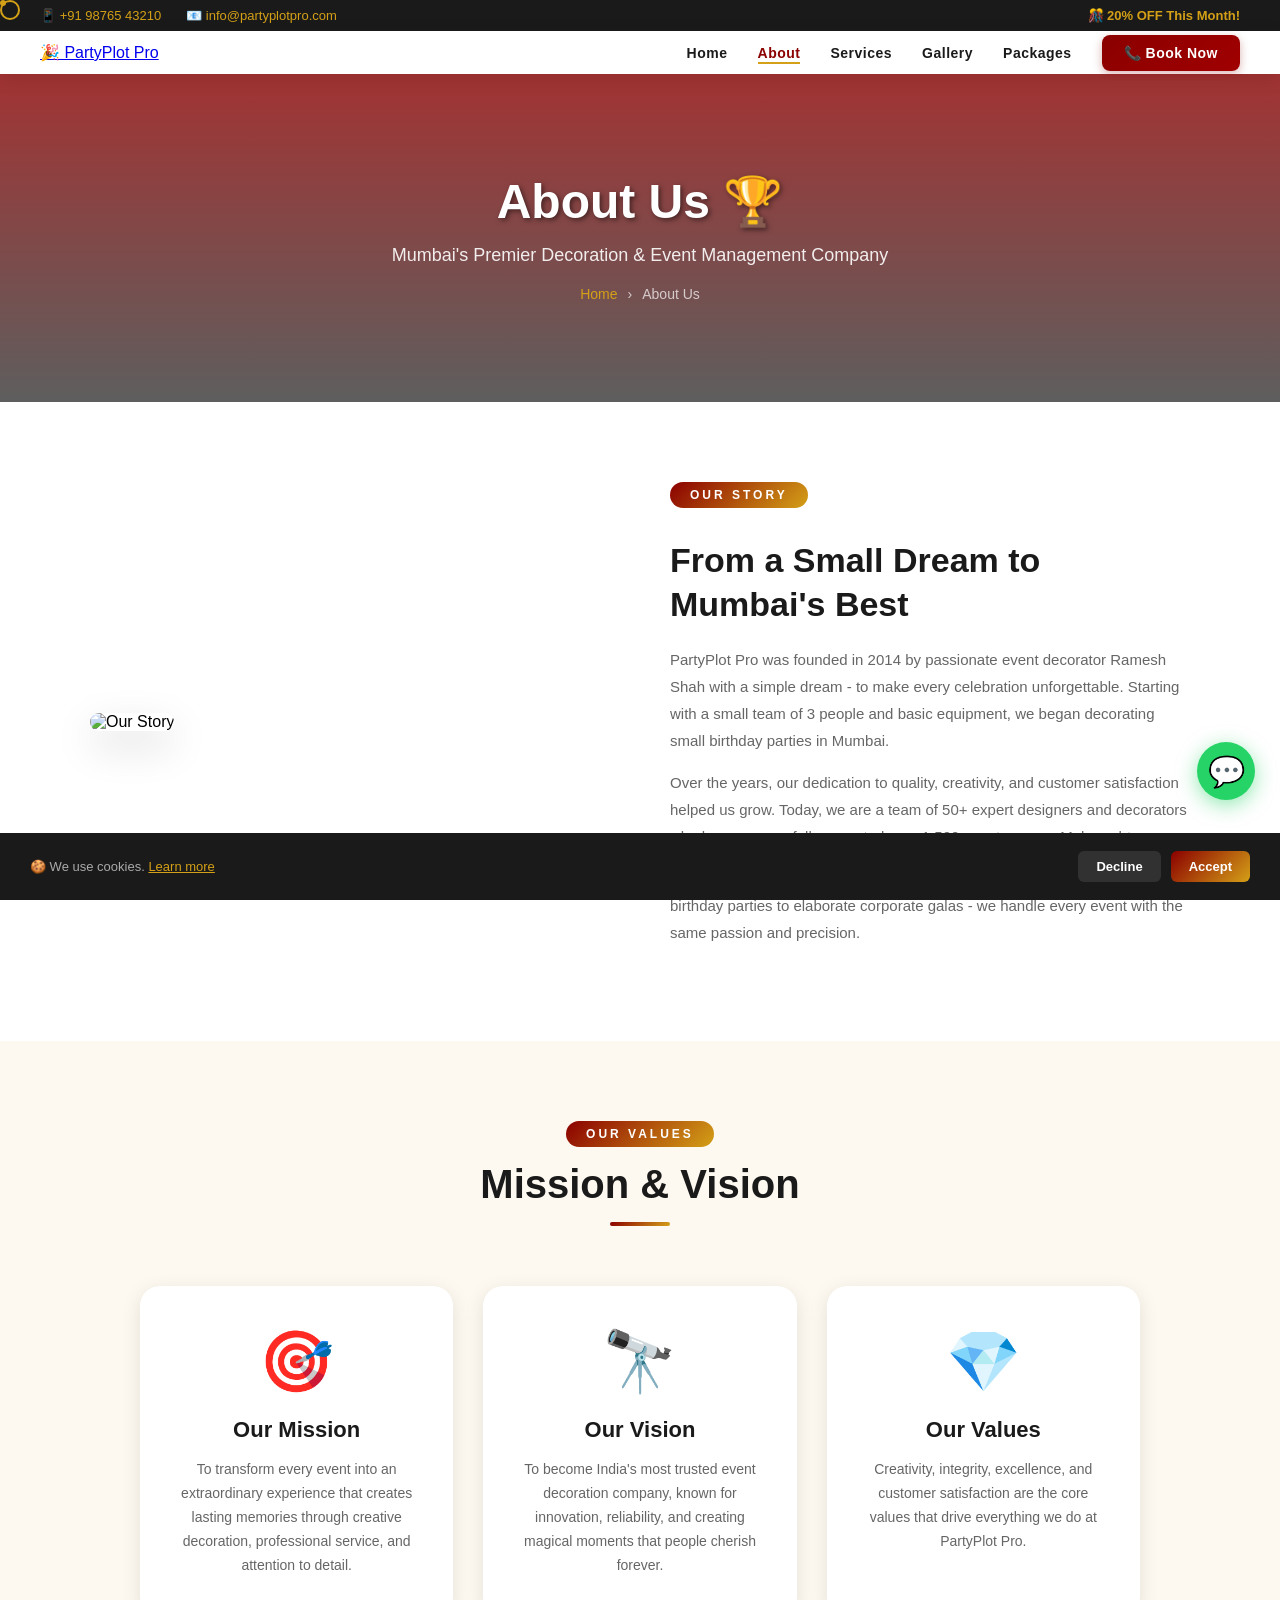
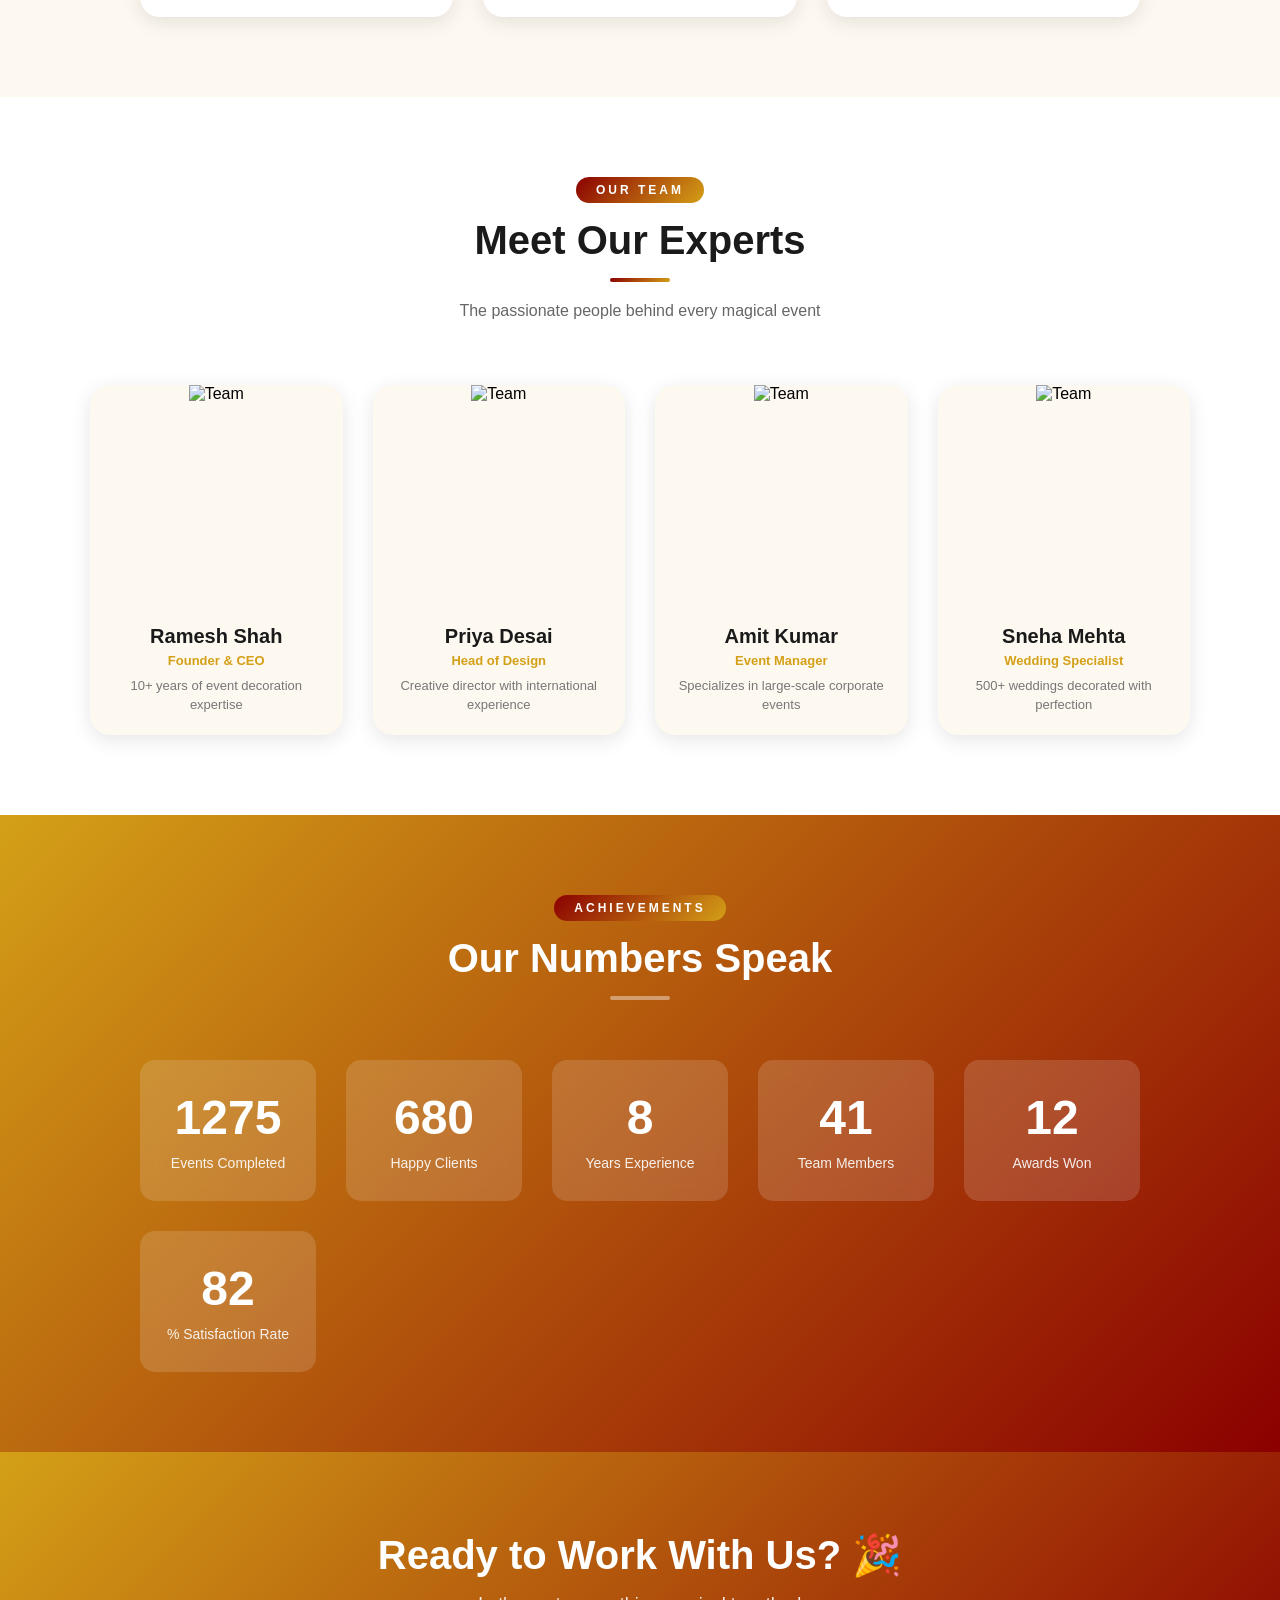
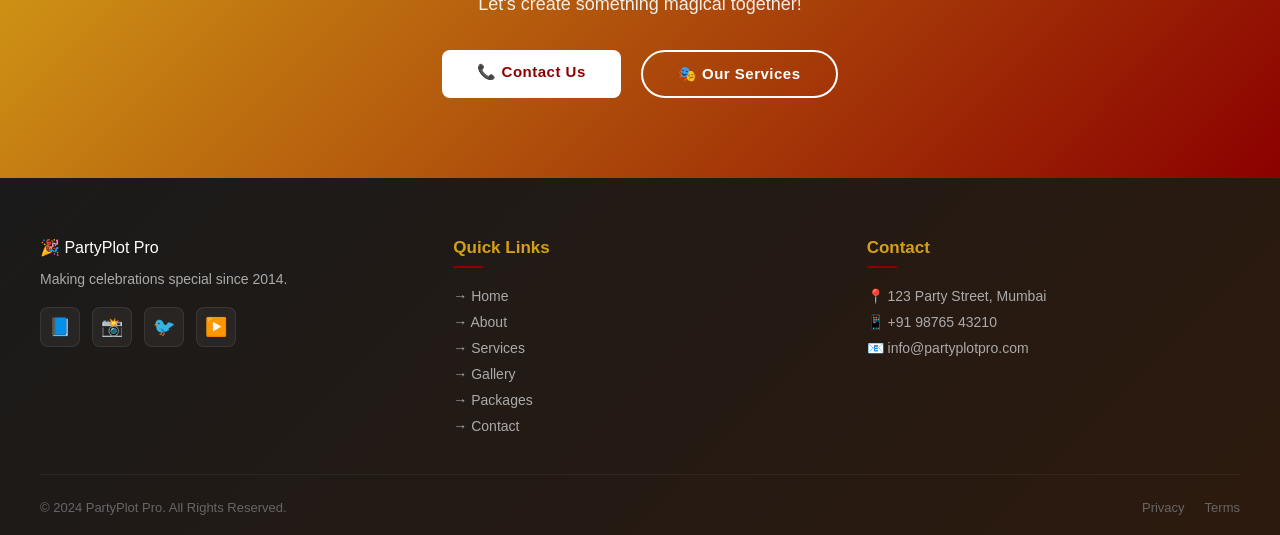
==== about.html @ 17d8a14e "main" ====
<!DOCTYPE html>
<html lang="en">
<head>
    <meta charset="UTF-8">
    <meta name="viewport" content="width=device-width, initial-scale=1.0">
    <title>About Us - PartyPlot Pro</title>
    <link rel="stylesheet" href="css/common.css">
    <link rel="stylesheet" href="css/about.css">
</head>
<body>

<div class="loader" id="loader">
    <div class="loader-icon">🎉</div>
    <div class="loader-text">LOADING...</div>
    <div class="loader-bar"><div class="loader-bar-fill"></div></div>
</div>
<div class="cursor" id="cursor"></div>
<div class="cursor-dot" id="cursorDot"></div>
<div class="cookie-banner" id="cookieBanner">
    <p>🍪 We use cookies. <a href="#">Learn more</a></p>
    <div class="cookie-btns">
        <button class="cookie-btn cookie-decline" onclick="closeCookie()">Decline</button>
        <button class="cookie-btn cookie-accept" onclick="closeCookie()">Accept</button>
    </div>
</div>

<div class="top-bar">
    <div class="top-contacts">
        <span>📱 <a href="tel:+919876543210">+91 98765 43210</a></span>
        <span>📧 <a href="mailto:info@partyplotpro.com">info@partyplotpro.com</a></span>
    </div>
    <span class="top-offer">🎊 20% OFF This Month!</span>
</div>

<nav id="navbar">
    <a href="index.html" class="logo">🎉 PartyPlot Pro</a>
    <ul class="nav-links" id="navLinks">
        <li><a href="index.html">Home</a></li>
        <li><a href="about.html">About</a></li>
        <li><a href="services.html">Services</a></li>
        <li><a href="gallery.html">Gallery</a></li>
        <li><a href="packages.html">Packages</a></li>
        <li><a href="contact.html" class="nav-book-btn">📞 Book Now</a></li>
    </ul>
    <button class="hamburger" onclick="toggleMenu()">☰</button>
</nav>

<!-- PAGE HERO -->
<div class="page-hero">
    <h1>About Us 🏆</h1>
    <p>Mumbai's Premier Decoration & Event Management Company</p>
    <div class="breadcrumb">
        <a href="index.html">Home</a>
        <span>›</span>
        <span>About Us</span>
    </div>
</div>

<!-- STORY SECTION -->
<section class="story-section">
    <div class="story-container">
        <div class="story-img reveal">
            <img src="https://images.unsplash.com/photo-1511795409834-ef04bbd61622?w=600" alt="Our Story">
        </div>
        <div class="story-content reveal">
            <div class="section-tag">OUR STORY</div>
            <h2>From a Small Dream to Mumbai's Best</h2>
            <p>PartyPlot Pro was founded in 2014 by passionate event decorator Ramesh Shah with a simple dream - to make every celebration unforgettable. Starting with a small team of 3 people and basic equipment, we began decorating small birthday parties in Mumbai.</p>
            <p>Over the years, our dedication to quality, creativity, and customer satisfaction helped us grow. Today, we are a team of 50+ expert designers and decorators who have successfully executed over 1,500 events across Maharashtra.</p>
            <p>From intimate anniversaries to grand weddings of 2000+ guests, from simple birthday parties to elaborate corporate galas - we handle every event with the same passion and precision.</p>
        </div>
    </div>
</section>

<!-- MISSION VISION -->
<section class="mission-section">
    <div class="section-header">
        <div class="section-tag">OUR VALUES</div>
        <h2 class="section-title">Mission & Vision</h2>
        <div class="divider"></div>
    </div>
    <div class="mv-grid">
        <div class="mv-card reveal">
            <div class="mv-icon">🎯</div>
            <h3>Our Mission</h3>
            <p>To transform every event into an extraordinary experience that creates lasting memories through creative decoration, professional service, and attention to detail.</p>
        </div>
        <div class="mv-card reveal">
            <div class="mv-icon">🔭</div>
            <h3>Our Vision</h3>
            <p>To become India's most trusted event decoration company, known for innovation, reliability, and creating magical moments that people cherish forever.</p>
        </div>
        <div class="mv-card reveal">
            <div class="mv-icon">💎</div>
            <h3>Our Values</h3>
            <p>Creativity, integrity, excellence, and customer satisfaction are the core values that drive everything we do at PartyPlot Pro.</p>
        </div>
    </div>
</section>

<!-- TEAM SECTION -->
<section class="team-section">
    <div class="section-header">
        <div class="section-tag">OUR TEAM</div>
        <h2 class="section-title">Meet Our Experts</h2>
        <div class="divider"></div>
        <p class="section-subtitle">The passionate people behind every magical event</p>
    </div>
    <div class="team-grid">
        <div class="team-card reveal">
            <div class="team-img">
                <img src="https://randomuser.me/api/portraits/men/10.jpg" alt="Team">
                <div class="team-social">
                    <a href="#">📘</a><a href="#">📸</a>
                </div>
            </div>
            <div class="team-info">
                <h3>Ramesh Shah</h3>
                <span>Founder & CEO</span>
                <p>10+ years of event decoration expertise</p>
            </div>
        </div>
        <div class="team-card reveal">
            <div class="team-img">
                <img src="https://randomuser.me/api/portraits/women/10.jpg" alt="Team">
                <div class="team-social">
                    <a href="#">📘</a><a href="#">📸</a>
                </div>
            </div>
            <div class="team-info">
                <h3>Priya Desai</h3>
                <span>Head of Design</span>
                <p>Creative director with international experience</p>
            </div>
        </div>
        <div class="team-card reveal">
            <div class="team-img">
                <img src="https://randomuser.me/api/portraits/men/20.jpg" alt="Team">
                <div class="team-social">
                    <a href="#">📘</a><a href="#">📸</a>
                </div>
            </div>
            <div class="team-info">
                <h3>Amit Kumar</h3>
                <span>Event Manager</span>
                <p>Specializes in large-scale corporate events</p>
            </div>
        </div>
        <div class="team-card reveal">
            <div class="team-img">
                <img src="https://randomuser.me/api/portraits/women/20.jpg" alt="Team">
                <div class="team-social">
                    <a href="#">📘</a><a href="#">📸</a>
                </div>
            </div>
            <div class="team-info">
                <h3>Sneha Mehta</h3>
                <span>Wedding Specialist</span>
                <p>500+ weddings decorated with perfection</p>
            </div>
        </div>
    </div>
</section>

<!-- ACHIEVEMENTS -->
<section class="achievements-section">
    <div class="section-header">
        <div class="section-tag">ACHIEVEMENTS</div>
        <h2 class="section-title">Our Numbers Speak</h2>
        <div class="divider"></div>
    </div>
    <div class="achievements-grid">
        <div class="achievement-card reveal">
            <span class="stat-number" data-target="1500">0</span>
            <p>Events Completed</p>
        </div>
        <div class="achievement-card reveal">
            <span class="stat-number" data-target="800">0</span>
            <p>Happy Clients</p>
        </div>
        <div class="achievement-card reveal">
            <span class="stat-number" data-target="10">0</span>
            <p>Years Experience</p>
        </div>
        <div class="achievement-card reveal">
            <span class="stat-number" data-target="50">0</span>
            <p>Team Members</p>
        </div>
        <div class="achievement-card reveal">
            <span class="stat-number" data-target="15">0</span>
            <p>Awards Won</p>
        </div>
        <div class="achievement-card reveal">
            <span class="stat-number" data-target="98">0</span>
            <p>% Satisfaction Rate</p>
        </div>
    </div>
</section>

<!-- CTA -->
<section class="cta-section" style="background: linear-gradient(135deg, var(--primary), var(--secondary)); padding: 80px 30px; text-align: center;">
    <h2 style="font-size:40px; color:white; margin-bottom:15px;">Ready to Work With Us? 🎉</h2>
    <p style="color:rgba(255,255,255,0.9); font-size:18px; margin-bottom:35px;">Let's create something magical together!</p>
    <div style="display:flex; gap:20px; justify-content:center; flex-wrap:wrap;">
        <a href="contact.html" class="btn btn-white">📞 Contact Us</a>
        <a href="services.html" class="btn btn-secondary-white" style="background:transparent; color:white; border:2px solid white; padding:13px 35px; border-radius:50px; font-size:15px; font-weight:600; text-decoration:none; transition:var(--transition);">🎭 Our Services</a>
    </div>
</section>

<footer>
    <div class="footer-content">
        <div class="footer-section">
            <span class="footer-logo">🎉 PartyPlot Pro</span>
            <p>Making celebrations special since 2014.</p>
            <div class="social-links">
                <a class="social-link" href="#">📘</a>
                <a class="social-link" href="#">📸</a>
                <a class="social-link" href="#">🐦</a>
                <a class="social-link" href="#">▶️</a>
            </div>
        </div>
        <div class="footer-section">
            <h3>Quick Links</h3>
            <ul class="footer-links">
                <li><a href="index.html">→ Home</a></li>
                <li><a href="about.html">→ About</a></li>
                <li><a href="services.html">→ Services</a></li>
                <li><a href="gallery.html">→ Gallery</a></li>
                <li><a href="packages.html">→ Packages</a></li>
                <li><a href="contact.html">→ Contact</a></li>
            </ul>
        </div>
        <div class="footer-section">
            <h3>Contact</h3>
            <ul class="footer-links">
                <li><a href="#">📍 123 Party Street, Mumbai</a></li>
                <li><a href="#">📱 +91 98765 43210</a></li>
                <li><a href="#">📧 info@partyplotpro.com</a></li>
            </ul>
        </div>
    </div>
    <div class="footer-bottom">
        <p>© 2024 PartyPlot Pro. All Rights Reserved.</p>
        <div class="footer-bottom-links">
            <a href="#">Privacy</a>
            <a href="#">Terms</a>
        </div>
    </div>
</footer>

<a href="https://wa.me/919876543210" class="whatsapp-btn" target="_blank">💬</a>
<button class="scroll-top" id="scrollTop" onclick="scrollToTop()">⬆</button>

<script src="js/common.js"></script>
<script src="js/about.js"></script>
</body>
</html>
---- css/common.css ----
* {
    margin: 0;
    padding: 0;
    box-sizing: border-box;
    font-family: 'Segoe UI', Tahoma, Geneva, Verdana, sans-serif;
}

:root {
    --primary: #d4a017;
    --secondary: #8b0000;
    --accent: #ff6b35;
    --dark: #1a1a1a;
    --light: #fdf8f0;
    --white: #ffffff;
    --shadow: 0 5px 20px rgba(0,0,0,0.1);
    --shadow-lg: 0 15px 40px rgba(0,0,0,0.15);
    --radius: 15px;
    --radius-lg: 20px;
    --transition: all 0.3s ease;
}

html { scroll-behavior: smooth; }
body { overflow-x: hidden; background: var(--white); }

/* ========== LOADER ========== */
.loader {
    position: fixed;
    top: 0; left: 0;
    width: 100%; height: 100%;
    background: linear-gradient(135deg, var(--secondary), var(--primary));
    display: flex;
    flex-direction: column;
    justify-content: center;
    align-items: center;
    z-index: 9999;
    transition: opacity 0.5s ease;
}

.loader-icon {
    font-size: 80px;
    animation: bounce 0.8s infinite alternate;
}

.loader-brand {
    color: white;
    font-size: 28px;
    font-weight: bold;
    margin-top: 15px;
    letter-spacing: 2px;
}

.loader-sub {
    color: rgba(255,255,255,0.8);
    font-size: 14px;
    margin-top: 5px;
    letter-spacing: 3px;
}

.loader-bar {
    width: 200px;
    height: 4px;
    background: rgba(255,255,255,0.3);
    border-radius: 10px;
    margin-top: 25px;
    overflow: hidden;
}

.loader-bar-fill {
    height: 100%;
    background: white;
    border-radius: 10px;
    animation: loadBar 2s ease forwards;
}

/* ========== CURSOR ========== */
.cursor {
    width: 20px; height: 20px;
    border: 2px solid var(--primary);
    border-radius: 50%;
    position: fixed;
    pointer-events: none;
    z-index: 9998;
    transition: 0.1s;
}

.cursor-dot {
    width: 6px; height: 6px;
    background: var(--primary);
    border-radius: 50%;
    position: fixed;
    pointer-events: none;
    z-index: 9998;
}

/* ========== TOP BAR ========== */
.top-bar {
    background: var(--dark);
    color: white;
    padding: 8px 40px;
    display: flex;
    justify-content: space-between;
    align-items: center;
    font-size: 13px;
    flex-wrap: wrap;
    gap: 10px;
}

.top-bar a {
    color: var(--primary);
    text-decoration: none;
    transition: var(--transition);
}

.top-bar a:hover { color: white; }

.top-contacts {
    display: flex;
    gap: 25px;
    flex-wrap: wrap;
}

.top-offer {
    color: var(--primary);
    font-weight: 600;
    animation: pulse-text 2s infinite;
}

/* ========== NAVBAR ========== */
nav {
    background: white;
    padding: 12px 40px;
    display: flex;
    justify-content: space-between;
    align-items: center;
    position: sticky;
    top: 0;
    z-index: 1000;
    box-shadow: var(--shadow);
    transition: var(--transition);
}

nav.scrolled {
    background: rgba(255,255,255,0.97);
    backdrop-filter: blur(10px);
    padding: 8px 40px;
}

.logo-wrap {
    display: flex;
    flex-direction: column;
    text-decoration: none;
}

.logo-main {
    font-size: 22px;
    font-weight: 800;
    color: var(--secondary);
    line-height: 1.2;
    letter-spacing: 1px;
}

.logo-sub {
    font-size: 11px;
    color: var(--primary);
    letter-spacing: 3px;
    font-weight: 600;
    text-transform: uppercase;
}

.nav-links {
    list-style: none;
    display: flex;
    gap: 30px;
    align-items: center;
}

.nav-links a {
    color: var(--dark);
    text-decoration: none;
    font-size: 14px;
    font-weight: 600;
    position: relative;
    transition: var(--transition);
    letter-spacing: 0.5px;
}

.nav-links a::after {
    content: '';
    position: absolute;
    bottom: -3px; left: 0;
    width: 0; height: 2px;
    background: var(--primary);
    transition: var(--transition);
}

.nav-links a:hover::after,
.nav-links a.active::after { width: 100%; }

.nav-links a:hover,
.nav-links a.active { color: var(--secondary); }

.nav-book-btn {
    background: linear-gradient(135deg, var(--secondary), #a00000);
    color: white !important;
    padding: 10px 22px;
    border-radius: 8px;
    font-weight: 700 !important;
    letter-spacing: 0.5px;
    box-shadow: 0 3px 10px rgba(139,0,0,0.3);
}

.nav-book-btn::after { display: none !important; }
.nav-book-btn:hover {
    transform: translateY(-2px);
    box-shadow: 0 6px 18px rgba(139,0,0,0.4) !important;
    color: white !important;
}

.hamburger {
    display: none;
    font-size: 26px;
    cursor: pointer;
    color: var(--dark);
    background: none;
    border: none;
}

/* ========== PAGE HERO ========== */
.page-hero {
    background: linear-gradient(rgba(139,0,0,0.8), rgba(26,26,26,0.7)),
                url('https://images.unsplash.com/photo-1530103862676-de8c9debad1d?w=1600')
                center/cover no-repeat;
    padding: 100px 30px;
    text-align: center;
    color: white;
}

.page-hero h1 {
    font-size: 48px;
    margin-bottom: 15px;
    text-shadow: 2px 2px 5px rgba(0,0,0,0.5);
}

.page-hero p {
    font-size: 18px;
    opacity: 0.9;
    max-width: 600px;
    margin: 0 auto;
}

.breadcrumb {
    display: flex;
    justify-content: center;
    gap: 10px;
    margin-top: 20px;
    font-size: 14px;
}

.breadcrumb a {
    color: var(--primary);
    text-decoration: none;
}

.breadcrumb span { opacity: 0.7; }

/* ========== SECTION STYLES ========== */
section { padding: 80px 40px; }

.section-header {
    text-align: center;
    margin-bottom: 60px;
}

.section-tag {
    background: linear-gradient(135deg, var(--secondary), var(--primary));
    color: white;
    padding: 6px 20px;
    border-radius: 50px;
    font-size: 12px;
    font-weight: 700;
    display: inline-block;
    margin-bottom: 15px;
    letter-spacing: 3px;
    text-transform: uppercase;
}

.section-title {
    font-size: 40px;
    color: var(--dark);
    margin-bottom: 15px;
    font-weight: 800;
}

.section-subtitle {
    color: #666;
    font-size: 16px;
    max-width: 600px;
    margin: 0 auto;
    line-height: 1.7;
}

.divider {
    width: 60px;
    height: 4px;
    background: linear-gradient(135deg, var(--secondary), var(--primary));
    border-radius: 10px;
    margin: 15px auto;
}

/* ========== BUTTONS ========== */
.btn {
    padding: 13px 35px;
    border-radius: 8px;
    font-size: 15px;
    font-weight: 700;
    cursor: pointer;
    text-decoration: none;
    transition: var(--transition);
    display: inline-block;
    border: none;
    letter-spacing: 0.5px;
}

.btn-primary {
    background: linear-gradient(135deg, var(--secondary), #a00000);
    color: white;
    box-shadow: 0 5px 15px rgba(139,0,0,0.3);
}

.btn-primary:hover {
    transform: translateY(-3px);
    box-shadow: 0 10px 25px rgba(139,0,0,0.4);
}

.btn-secondary {
    background: transparent;
    color: var(--secondary);
    border: 2px solid var(--secondary);
}

.btn-secondary:hover {
    background: var(--secondary);
    color: white;
    transform: translateY(-3px);
}

.btn-gold {
    background: linear-gradient(135deg, var(--primary), #b8860b);
    color: white;
    box-shadow: 0 5px 15px rgba(212,160,23,0.3);
}

.btn-gold:hover {
    transform: translateY(-3px);
    box-shadow: 0 10px 25px rgba(212,160,23,0.4);
}

.btn-white {
    background: white;
    color: var(--secondary);
    font-weight: 700;
}

.btn-white:hover {
    transform: translateY(-3px);
    box-shadow: 0 10px 25px rgba(0,0,0,0.2);
    background: var(--light);
}

/* ========== REVEAL ========== */
.reveal {
    opacity: 0;
    transform: translateY(40px);
    transition: opacity 0.7s ease, transform 0.7s ease;
}

.reveal.visible {
    opacity: 1;
    transform: translateY(0);
}

/* ========== FLOATING BUTTONS ========== */
.whatsapp-btn {
    position: fixed;
    bottom: 100px; right: 25px;
    background: #25d366;
    color: white;
    width: 58px; height: 58px;
    border-radius: 50%;
    display: flex;
    align-items: center;
    justify-content: center;
    font-size: 30px;
    text-decoration: none;
    box-shadow: 0 5px 20px rgba(37,211,102,0.5);
    z-index: 999;
    transition: var(--transition);
    animation: pulse-wa 2s infinite;
}

.whatsapp-btn:hover { transform: scale(1.1); }

.scroll-top {
    position: fixed;
    bottom: 25px; right: 25px;
    background: linear-gradient(135deg, var(--secondary), var(--primary));
    color: white;
    border: none;
    border-radius: 50%;
    width: 50px; height: 50px;
    font-size: 20px;
    cursor: pointer;
    display: none;
    box-shadow: 0 5px 15px rgba(139,0,0,0.4);
    transition: var(--transition);
    z-index: 999;
}

.scroll-top:hover { transform: scale(1.1); }

/* ========== COOKIE ========== */
.cookie-banner {
    position: fixed;
    bottom: 0; left: 0;
    width: 100%;
    background: var(--dark);
    color: white;
    padding: 18px 30px;
    display: flex;
    justify-content: space-between;
    align-items: center;
    z-index: 8000;
    gap: 20px;
    flex-wrap: wrap;
}

.cookie-banner p { font-size: 13px; color: #aaa; }
.cookie-banner p a { color: var(--primary); }
.cookie-btns { display: flex; gap: 10px; }

.cookie-btn {
    padding: 8px 18px;
    border-radius: 6px;
    cursor: pointer;
    font-size: 13px;
    font-weight: 600;
    border: none;
    transition: var(--transition);
}

.cookie-accept {
    background: linear-gradient(135deg, var(--secondary), var(--primary));
    color: white;
}

.cookie-decline {
    background: rgba(255,255,255,0.1);
    color: white;
}

/* ========== FOOTER ========== */
footer {
    background: linear-gradient(135deg, #1a1a1a, #2d1a0e);
    color: white;
    padding: 60px 40px 20px;
}

.footer-content {
    display: grid;
    grid-template-columns: repeat(auto-fit, minmax(220px, 1fr));
    gap: 40px;
    margin-bottom: 40px;
    max-width: 1200px;
    margin-left: auto;
    margin-right: auto;
}

.footer-logo-wrap { margin-bottom: 15px; }

.footer-logo-main {
    font-size: 24px;
    font-weight: 800;
    color: var(--primary);
    display: block;
}

.footer-logo-sub {
    font-size: 11px;
    color: rgba(255,255,255,0.5);
    letter-spacing: 3px;
}

.footer-section p {
    color: #aaa;
    font-size: 14px;
    line-height: 1.8;
    margin-top: 10px;
}

.footer-section h3 {
    font-size: 17px;
    margin-bottom: 20px;
    color: var(--primary);
    position: relative;
    padding-bottom: 10px;
}

.footer-section h3::after {
    content: '';
    position: absolute;
    bottom: 0; left: 0;
    width: 30px; height: 2px;
    background: var(--secondary);
}

.footer-links {
    list-style: none;
    display: flex;
    flex-direction: column;
    gap: 10px;
}

.footer-links a {
    color: #aaa;
    text-decoration: none;
    font-size: 14px;
    transition: var(--transition);
    display: flex;
    align-items: center;
    gap: 8px;
}

.footer-links a:hover {
    color: var(--primary);
    padding-left: 5px;
}

.social-links {
    display: flex;
    gap: 12px;
    margin-top: 15px;
}

.social-link {
    width: 40px; height: 40px;
    background: rgba(255,255,255,0.05);
    border-radius: 8px;
    display: flex;
    align-items: center;
    justify-content: center;
    font-size: 18px;
    text-decoration: none;
    transition: var(--transition);
    border: 1px solid rgba(255,255,255,0.08);
}

.social-link:hover {
    background: linear-gradient(135deg, var(--secondary), var(--primary));
    transform: translateY(-3px);
}

.footer-bottom {
    border-top: 1px solid rgba(255,255,255,0.05);
    padding-top: 25px;
    display: flex;
    justify-content: space-between;
    align-items: center;
    max-width: 1200px;
    margin: 25px auto 0;
    flex-wrap: wrap;
    gap: 15px;
}

.footer-bottom p { color: #666; font-size: 13px; }

.footer-bottom-links {
    display: flex;
    gap: 20px;
}

.footer-bottom-links a {
    color: #666;
    text-decoration: none;
    font-size: 13px;
    transition: var(--transition);
}

.footer-bottom-links a:hover { color: var(--primary); }

/* ========== ANIMATIONS ========== */
@keyframes fadeInDown {
    from { opacity: 0; transform: translateY(-40px); }
    to { opacity: 1; transform: translateY(0); }
}

@keyframes fadeInUp {
    from { opacity: 0; transform: translateY(40px); }
    to { opacity: 1; transform: translateY(0); }
}

@keyframes fadeIn {
    from { opacity: 0; }
    to { opacity: 1; }
}

@keyframes bounce {
    from { transform: translateY(0); }
    to { transform: translateY(-20px); }
}

@keyframes loadBar {
    from { width: 0; }
    to { width: 100%; }
}

@keyframes pulse-wa {
    0%, 100% { box-shadow: 0 5px 20px rgba(37,211,102,0.5); }
    50% { box-shadow: 0 5px 35px rgba(37,211,102,0.8); }
}

@keyframes pulse-text {
    0%, 100% { opacity: 1; }
    50% { opacity: 0.7; }
}

/* ========== RESPONSIVE ========== */
@media (max-width: 768px) {
    .top-bar { display: none; }
    .section-title { font-size: 28px; }
    .page-hero h1 { font-size: 30px; }
    section { padding: 60px 20px; }
    nav { padding: 12px 20px; }

    .nav-links {
        display: none;
        flex-direction: column;
        position: absolute;
        top: 70px; left: 0;
        width: 100%;
        background: white;
        padding: 20px 30px;
        box-shadow: 0 10px 20px rgba(0,0,0,0.1);
        gap: 15px;
        z-index: 999;
    }

    .nav-links.active { display: flex; }
    .hamburger { display: block; }
    .footer-bottom { flex-direction: column; text-align: center; }
    footer { padding: 50px 20px 20px; }
}
---- css/about.css ----
/* ========== STORY ========== */
.story-section {
    background: white;
    padding: 80px 30px;
}

.story-container {
    display: flex;
    gap: 60px;
    align-items: center;
    max-width: 1100px;
    margin: 0 auto;
    flex-wrap: wrap;
}

.story-img { flex: 1; min-width: 280px; }

.story-img img {
    width: 100%;
    border-radius: 20px;
    box-shadow: var(--shadow-lg);
}

.story-content { flex: 1; min-width: 280px; }

.story-content h2 {
    font-size: 34px;
    color: var(--dark);
    margin: 15px 0 20px;
    line-height: 1.3;
}

.story-content p {
    color: #666;
    line-height: 1.8;
    margin-bottom: 15px;
    font-size: 15px;
}

/* ========== MISSION ========== */
.mission-section {
    background: var(--light);
    padding: 80px 30px;
}

.mv-grid {
    display: grid;
    grid-template-columns: repeat(auto-fit, minmax(280px, 1fr));
    gap: 30px;
    max-width: 1000px;
    margin: 0 auto;
}

.mv-card {
    background: white;
    border-radius: 20px;
    padding: 40px 30px;
    text-align: center;
    box-shadow: var(--shadow);
    transition: var(--transition);
}

.mv-card:hover {
    transform: translateY(-8px);
    box-shadow: var(--shadow-lg);
}

.mv-icon {
    font-size: 60px;
    margin-bottom: 20px;
    display: block;
}

.mv-card h3 {
    font-size: 22px;
    color: var(--dark);
    margin-bottom: 15px;
}

.mv-card p {
    color: #666;
    line-height: 1.7;
    font-size: 14px;
}

/* ========== TEAM ========== */
.team-section {
    background: white;
    padding: 80px 30px;
}

.team-grid {
    display: grid;
    grid-template-columns: repeat(auto-fit, minmax(240px, 1fr));
    gap: 30px;
    max-width: 1100px;
    margin: 0 auto;
}

.team-card {
    background: var(--light);
    border-radius: 20px;
    overflow: hidden;
    box-shadow: var(--shadow);
    transition: var(--transition);
    text-align: center;
}

.team-card:hover {
    transform: translateY(-8px);
    box-shadow: var(--shadow-lg);
}

.team-img {
    position: relative;
    height: 220px;
    overflow: hidden;
}

.team-img img {
    width: 100%;
    height: 100%;
    object-fit: cover;
    transition: var(--transition);
}

.team-card:hover .team-img img { transform: scale(1.08); }

.team-social {
    position: absolute;
    bottom: 15px;
    width: 100%;
    display: flex;
    justify-content: center;
    gap: 10px;
    opacity: 0;
    transition: var(--transition);
}

.team-card:hover .team-social { opacity: 1; }

.team-social a {
    background: white;
    padding: 6px 12px;
    border-radius: 8px;
    font-size: 16px;
    text-decoration: none;
    transition: var(--transition);
}

.team-social a:hover { background: var(--primary); }

.team-info {
    padding: 20px;
}

.team-info h3 {
    font-size: 20px;
    color: var(--dark);
    margin-bottom: 5px;
}

.team-info span {
    color: var(--primary);
    font-size: 13px;
    font-weight: 600;
    display: block;
    margin-bottom: 8px;
}

.team-info p {
    color: #777;
    font-size: 13px;
    line-height: 1.5;
}

/* ========== ACHIEVEMENTS ========== */
.achievements-section {
    background: linear-gradient(135deg, var(--primary), var(--secondary));
    padding: 80px 30px;
}

.achievements-section .section-title { color: white; }
.achievements-section .section-subtitle { color: rgba(255,255,255,0.8); }
.achievements-section .divider { background: rgba(255,255,255,0.4); }

.achievements-grid {
    display: grid;
    grid-template-columns: repeat(auto-fit, minmax(160px, 1fr));
    gap: 30px;
    max-width: 1000px;
    margin: 0 auto;
}

.achievement-card {
    text-align: center;
    color: white;
    background: rgba(255,255,255,0.15);
    padding: 30px 20px;
    border-radius: 15px;
    backdrop-filter: blur(10px);
}

.achievement-card .stat-number {
    font-size: 48px;
    font-weight: bold;
    display: block;
    margin-bottom: 10px;
}

.achievement-card p {
    font-size: 14px;
    opacity: 0.9;
}

/* ========== RESPONSIVE ========== */
@media (max-width: 768px) {
    .story-container { flex-direction: column; }
}
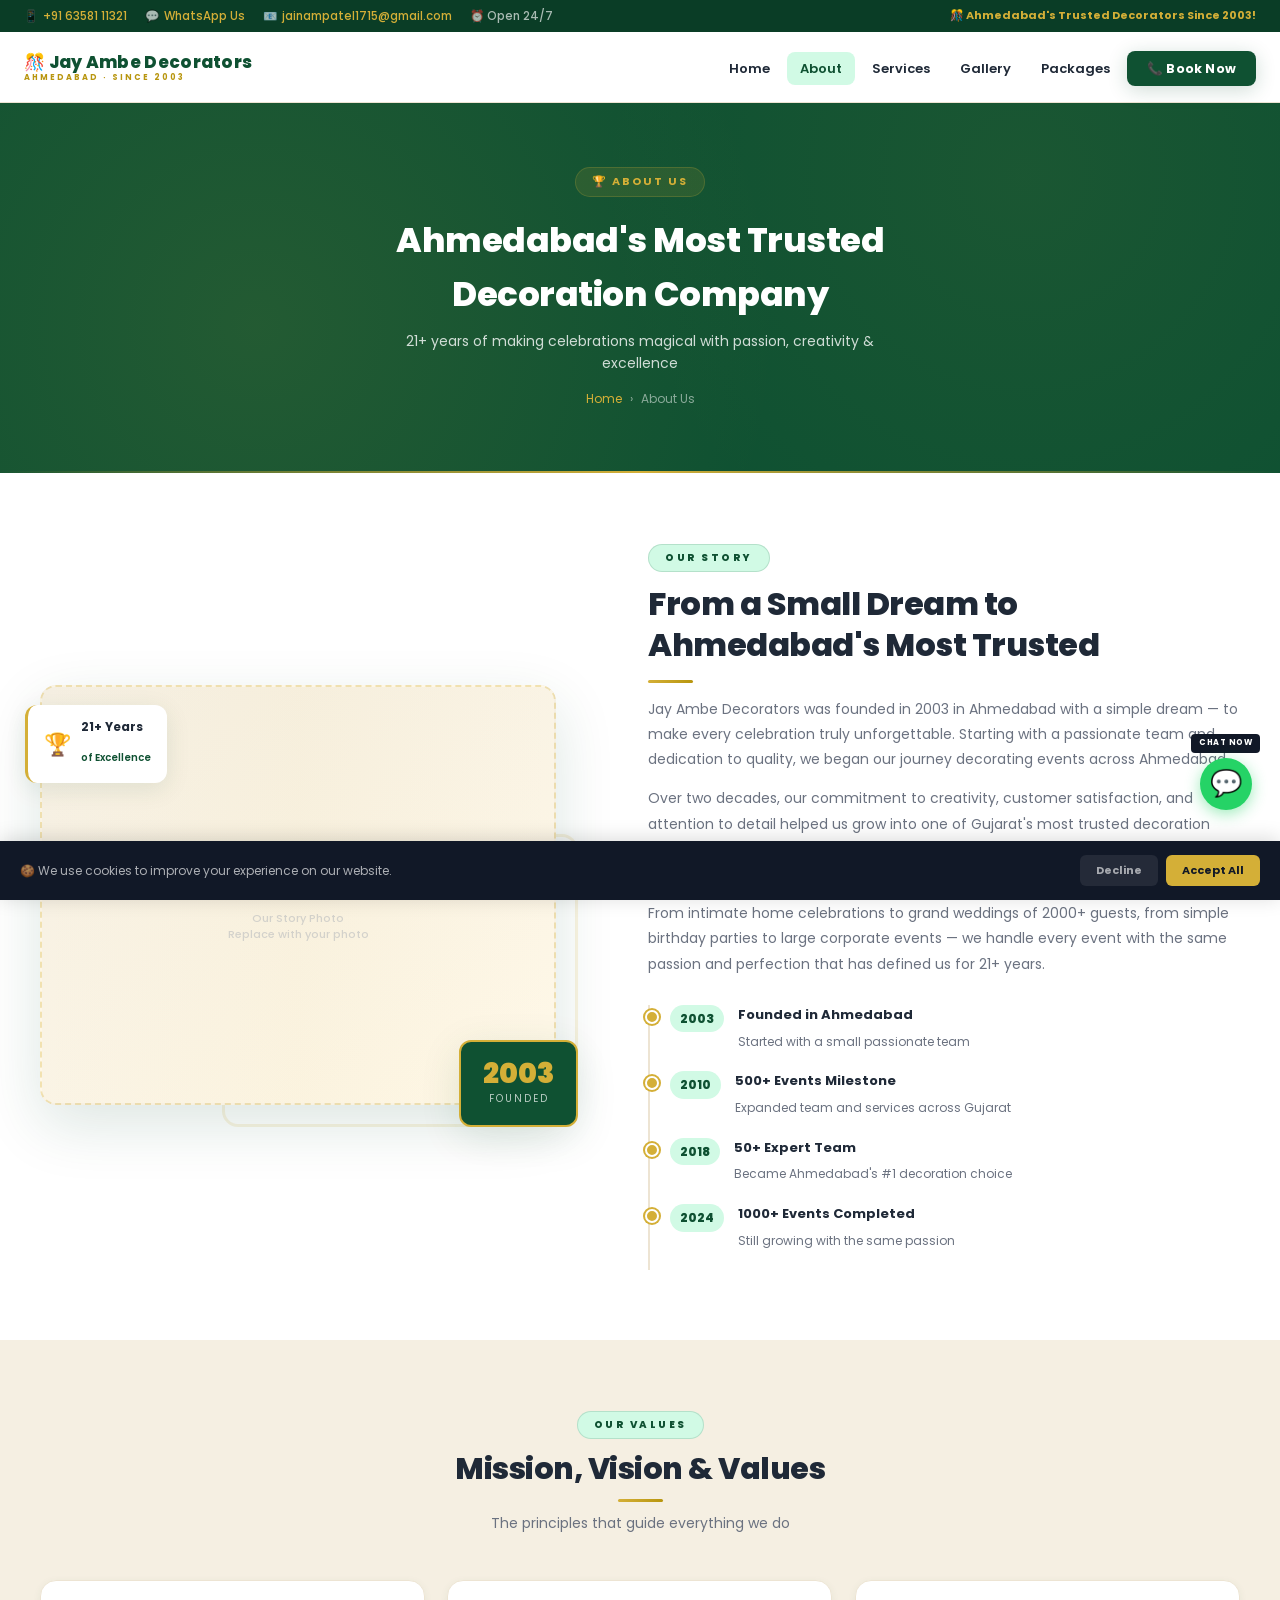
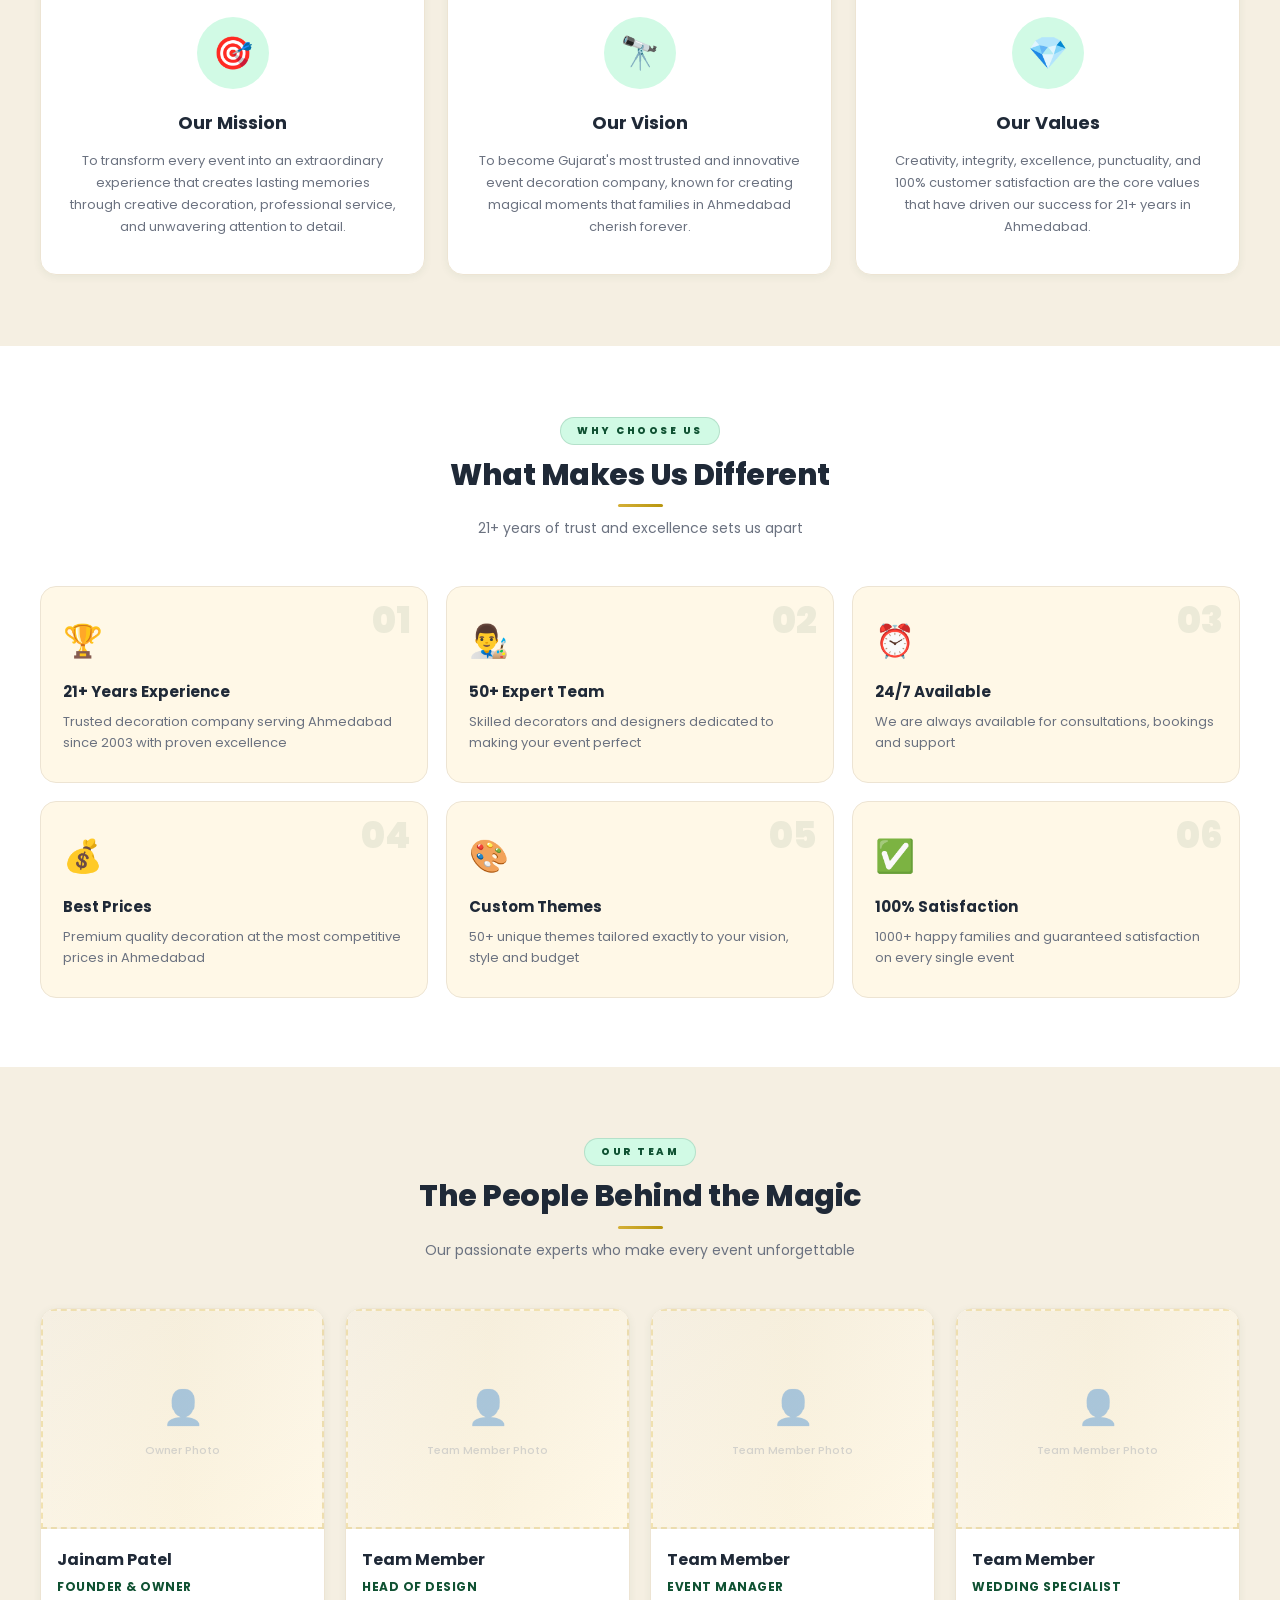
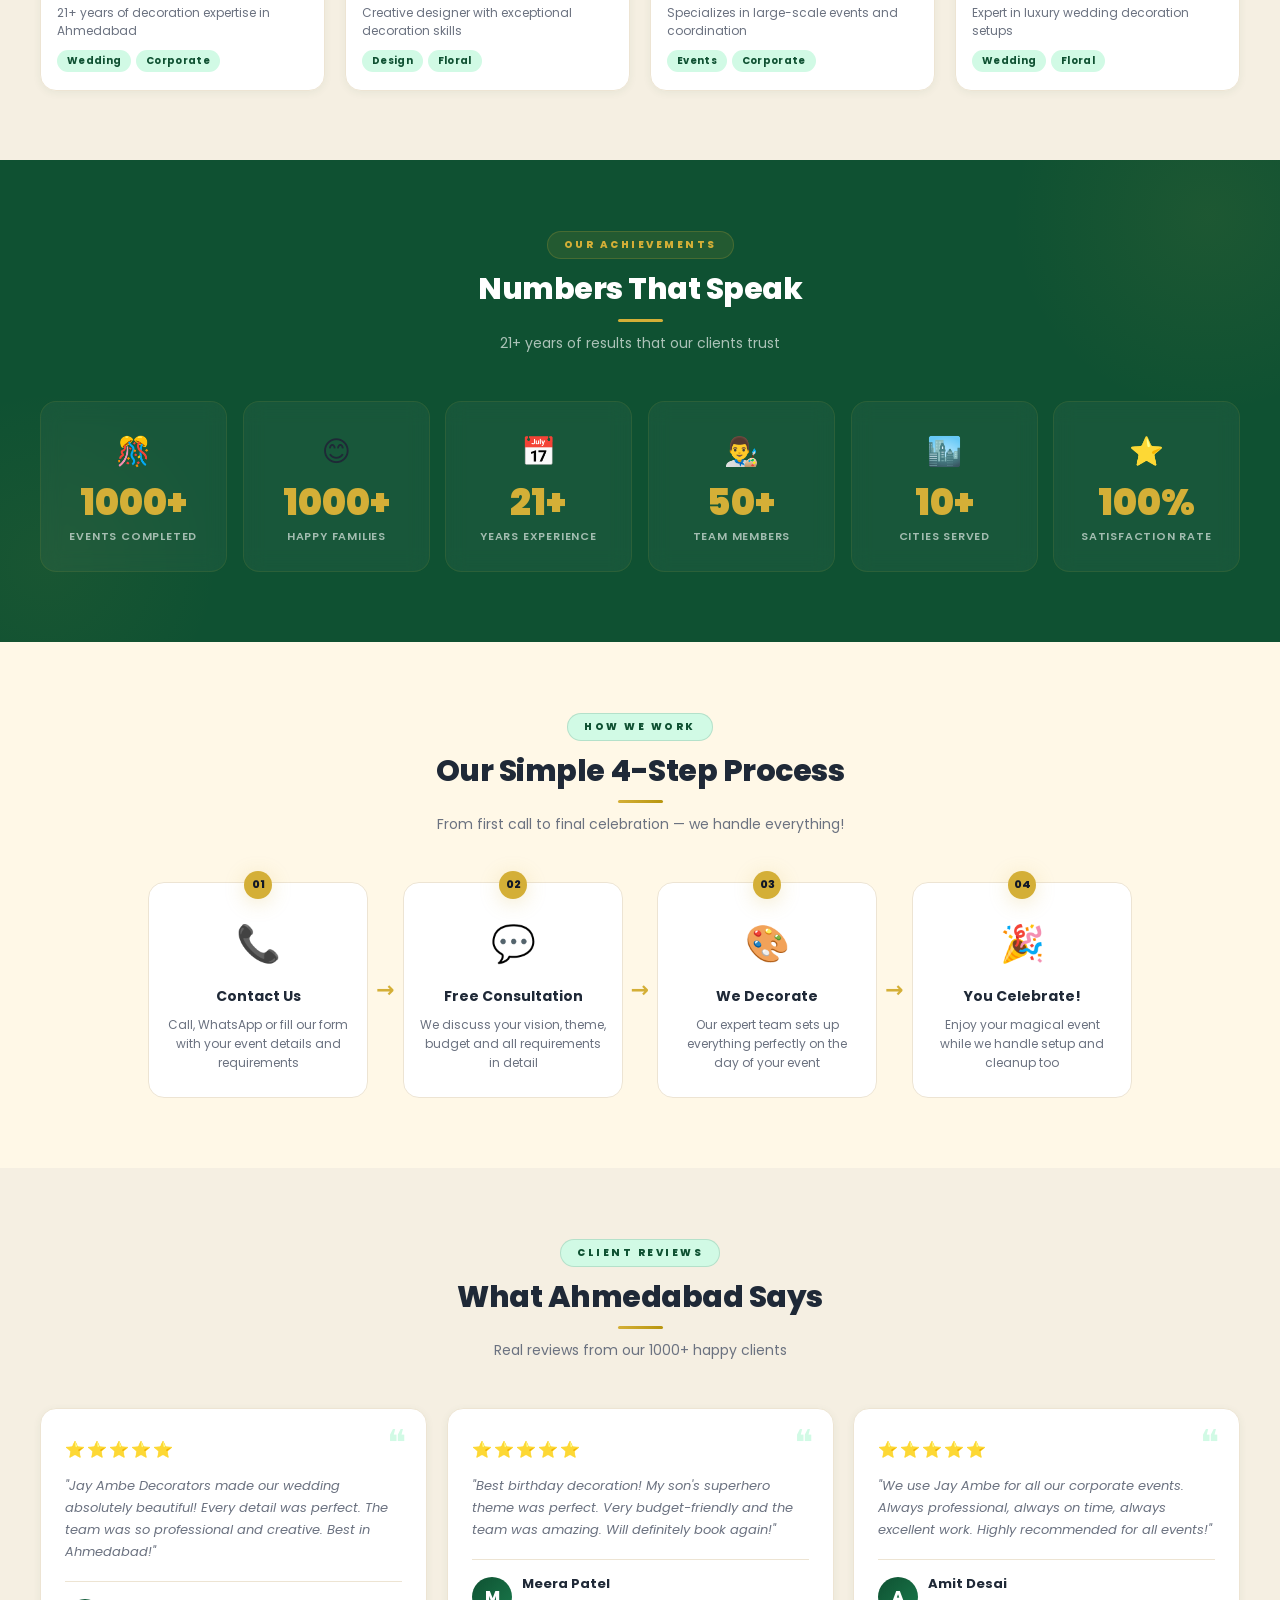
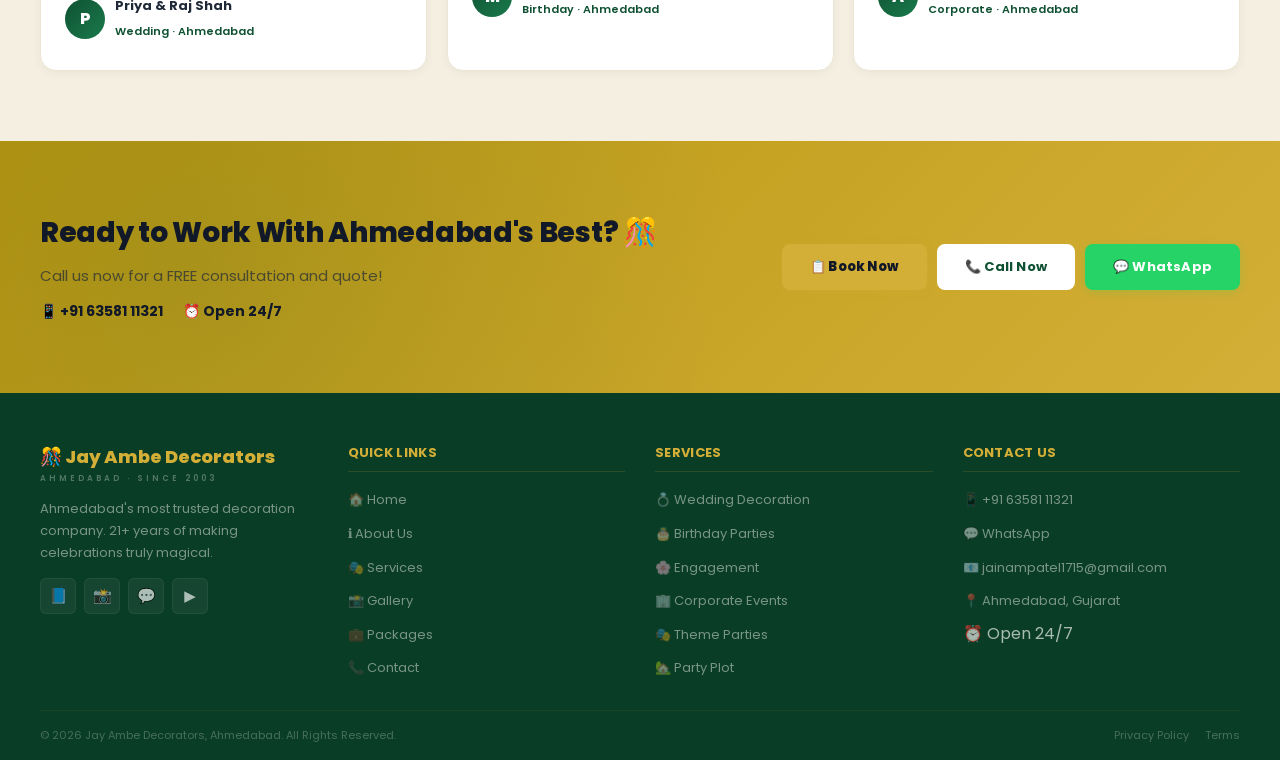
==== commit 3eb97843: "green theme" ====
--- a/about.html
+++ b/about.html
@@ -2,255 +2,618 @@
 <html lang="en">
 <head>
     <meta charset="UTF-8">
-    <meta name="viewport" content="width=device-width, initial-scale=1.0">
-    <title>About Us - PartyPlot Pro</title>
+    <meta name="viewport" content="width=device-width, initial-scale=1.0, maximum-scale=5.0">
+    <meta http-equiv="X-UA-Compatible" content="IE=edge">
+
+    <!-- SEO -->
+    <title>About Us - Jay Ambe Decorators | Ahmedabad Since 2003</title>
+    <meta name="description" content="Know about Jay Ambe Decorators - Ahmedabad's most trusted decoration company since 2003. 21+ years experience, 50+ expert team, 1000+ events completed.">
+    <meta name="keywords" content="about Jay Ambe Decorators, decoration company Ahmedabad, event management Gujarat, wedding decorators Ahmedabad">
+    <meta name="author" content="Jay Ambe Decorators">
+    <meta name="robots" content="index, follow">
+    <link rel="canonical" href="about.html">
+
+    <!-- Open Graph -->
+    <meta property="og:title" content="About Jay Ambe Decorators - Ahmedabad">
+    <meta property="og:description" content="21+ years of excellence in decoration. 1000+ events, 50+ expert team.">
+    <meta property="og:type" content="website">
+
+    <!-- Theme -->
+    <meta name="theme-color" content="#0F5132">
+
+    <!-- Fonts -->
+    <link rel="preconnect" href="https://fonts.googleapis.com">
+    <link rel="preconnect" href="https://fonts.gstatic.com" crossorigin>
+
+    <!-- Stylesheets -->
     <link rel="stylesheet" href="css/common.css">
     <link rel="stylesheet" href="css/about.css">
 </head>
 <body>
 
-<div class="loader" id="loader">
-    <div class="loader-icon">🎉</div>
-    <div class="loader-text">LOADING...</div>
-    <div class="loader-bar"><div class="loader-bar-fill"></div></div>
+<!-- ========== LOADER ========== -->
+<div class="loader" id="loader" aria-hidden="true">
+    <div class="loader-logo">
+        <div class="loader-icon"></div>
+        <div class="loader-brand">JAY AMBE DECORATORS</div>
+        <div class="loader-city">AHMEDABAD · SINCE 2003</div>
+    </div>
 </div>
-<div class="cursor" id="cursor"></div>
-<div class="cursor-dot" id="cursorDot"></div>
-<div class="cookie-banner" id="cookieBanner">
-    <p>🍪 We use cookies. <a href="#">Learn more</a></p>
+
+<!-- ========== CURSOR ========== -->
+<div class="cursor" id="cursor" aria-hidden="true"></div>
+<div class="cursor-dot" id="cursorDot" aria-hidden="true"></div>
+
+<!-- ========== NAV OVERLAY ========== -->
+<div class="nav-overlay" id="navOverlay" onclick="closeMenu()" aria-hidden="true"></div>
+
+<!-- ========== COOKIE BANNER ========== -->
+<div class="cookie-banner" id="cookieBanner" role="alert">
+    <p>🍪 We use cookies to improve your experience on our website.</p>
     <div class="cookie-btns">
         <button class="cookie-btn cookie-decline" onclick="closeCookie()">Decline</button>
-        <button class="cookie-btn cookie-accept" onclick="closeCookie()">Accept</button>
+        <button class="cookie-btn cookie-accept" onclick="closeCookie()">Accept All</button>
     </div>
 </div>
 
+<!-- ========== TOP BAR ========== -->
 <div class="top-bar">
     <div class="top-contacts">
-        <span>📱 <a href="tel:+919876543210">+91 98765 43210</a></span>
-        <span>📧 <a href="mailto:info@partyplotpro.com">info@partyplotpro.com</a></span>
-    </div>
-    <span class="top-offer">🎊 20% OFF This Month!</span>
+        <span>📱 <a href="tel:6358111321">+91 63581 11321</a></span>
+        <span>💬 <a href="https://wa.me/916358111321" target="_blank" rel="noopener">WhatsApp Us</a></span>
+        <span>📧 <a href="mailto:jainampatel1715@gmail.com">jainampatel1715@gmail.com</a></span>
+        <span>⏰ Open 24/7</span>
+    </div>
+    <span class="top-offer">🎊 Ahmedabad's Trusted Decorators Since 2003!</span>
 </div>
 
-<nav id="navbar">
-    <a href="index.html" class="logo">🎉 PartyPlot Pro</a>
-    <ul class="nav-links" id="navLinks">
-        <li><a href="index.html">Home</a></li>
-        <li><a href="about.html">About</a></li>
-        <li><a href="services.html">Services</a></li>
-        <li><a href="gallery.html">Gallery</a></li>
-        <li><a href="packages.html">Packages</a></li>
-        <li><a href="contact.html" class="nav-book-btn">📞 Book Now</a></li>
+<!-- ========== NAVBAR ========== -->
+<nav id="navbar" role="navigation" aria-label="Main navigation">
+    <a href="index.html" class="logo-wrap" aria-label="Jay Ambe Decorators Home">
+        <span class="logo-main">🎊 Jay Ambe Decorators</span>
+        <span class="logo-sub">Ahmedabad &middot; Since 2003</span>
+    </a>
+    <ul class="nav-links" id="navLinks" role="menubar">
+        <li role="none"><a href="index.html" role="menuitem">Home</a></li>
+        <li role="none"><a href="about.html" role="menuitem">About</a></li>
+        <li role="none"><a href="services.html" role="menuitem">Services</a></li>
+        <li role="none"><a href="gallery.html" role="menuitem">Gallery</a></li>
+        <li role="none"><a href="packages.html" role="menuitem">Packages</a></li>
+        <li role="none"><a href="contact.html" class="nav-book-btn" role="menuitem">📞 Book Now</a></li>
     </ul>
-    <button class="hamburger" onclick="toggleMenu()">☰</button>
+    <button class="hamburger" onclick="toggleMenu()"
+            aria-label="Toggle menu"
+            aria-expanded="false"
+            aria-controls="navLinks">☰</button>
 </nav>
 
-<!-- PAGE HERO -->
-<div class="page-hero">
-    <h1>About Us 🏆</h1>
-    <p>Mumbai's Premier Decoration & Event Management Company</p>
-    <div class="breadcrumb">
-        <a href="index.html">Home</a>
-        <span>›</span>
-        <span>About Us</span>
+<!-- ========== PAGE HERO ========== -->
+<div class="page-hero" role="banner">
+    <div class="page-hero-inner">
+        <div class="page-hero-badge">🏆 About Us</div>
+        <h1>Ahmedabad's Most Trusted<br>Decoration Company</h1>
+        <p>21+ years of making celebrations magical with passion, creativity & excellence</p>
+        <div class="breadcrumb" aria-label="Breadcrumb">
+            <a href="index.html">Home</a>
+            <span aria-hidden="true">›</span>
+            <span aria-current="page">About Us</span>
+        </div>
     </div>
 </div>
 
-<!-- STORY SECTION -->
-<section class="story-section">
-    <div class="story-container">
-        <div class="story-img reveal">
-            <img src="https://images.unsplash.com/photo-1511795409834-ef04bbd61622?w=600" alt="Our Story">
-        </div>
-        <div class="story-content reveal">
-            <div class="section-tag">OUR STORY</div>
-            <h2>From a Small Dream to Mumbai's Best</h2>
-            <p>PartyPlot Pro was founded in 2014 by passionate event decorator Ramesh Shah with a simple dream - to make every celebration unforgettable. Starting with a small team of 3 people and basic equipment, we began decorating small birthday parties in Mumbai.</p>
-            <p>Over the years, our dedication to quality, creativity, and customer satisfaction helped us grow. Today, we are a team of 50+ expert designers and decorators who have successfully executed over 1,500 events across Maharashtra.</p>
-            <p>From intimate anniversaries to grand weddings of 2000+ guests, from simple birthday parties to elaborate corporate galas - we handle every event with the same passion and precision.</p>
-        </div>
-    </div>
-</section>
-
-<!-- MISSION VISION -->
-<section class="mission-section">
-    <div class="section-header">
-        <div class="section-tag">OUR VALUES</div>
-        <h2 class="section-title">Mission & Vision</h2>
-        <div class="divider"></div>
-    </div>
-    <div class="mv-grid">
-        <div class="mv-card reveal">
-            <div class="mv-icon">🎯</div>
-            <h3>Our Mission</h3>
-            <p>To transform every event into an extraordinary experience that creates lasting memories through creative decoration, professional service, and attention to detail.</p>
-        </div>
-        <div class="mv-card reveal">
-            <div class="mv-icon">🔭</div>
-            <h3>Our Vision</h3>
-            <p>To become India's most trusted event decoration company, known for innovation, reliability, and creating magical moments that people cherish forever.</p>
-        </div>
-        <div class="mv-card reveal">
-            <div class="mv-icon">💎</div>
-            <h3>Our Values</h3>
-            <p>Creativity, integrity, excellence, and customer satisfaction are the core values that drive everything we do at PartyPlot Pro.</p>
-        </div>
-    </div>
-</section>
-
-<!-- TEAM SECTION -->
-<section class="team-section">
-    <div class="section-header">
-        <div class="section-tag">OUR TEAM</div>
-        <h2 class="section-title">Meet Our Experts</h2>
-        <div class="divider"></div>
-        <p class="section-subtitle">The passionate people behind every magical event</p>
-    </div>
-    <div class="team-grid">
-        <div class="team-card reveal">
-            <div class="team-img">
-                <img src="https://randomuser.me/api/portraits/men/10.jpg" alt="Team">
-                <div class="team-social">
-                    <a href="#">📘</a><a href="#">📸</a>
-                </div>
-            </div>
-            <div class="team-info">
-                <h3>Ramesh Shah</h3>
-                <span>Founder & CEO</span>
-                <p>10+ years of event decoration expertise</p>
-            </div>
-        </div>
-        <div class="team-card reveal">
-            <div class="team-img">
-                <img src="https://randomuser.me/api/portraits/women/10.jpg" alt="Team">
-                <div class="team-social">
-                    <a href="#">📘</a><a href="#">📸</a>
-                </div>
-            </div>
-            <div class="team-info">
-                <h3>Priya Desai</h3>
-                <span>Head of Design</span>
-                <p>Creative director with international experience</p>
-            </div>
-        </div>
-        <div class="team-card reveal">
-            <div class="team-img">
-                <img src="https://randomuser.me/api/portraits/men/20.jpg" alt="Team">
-                <div class="team-social">
-                    <a href="#">📘</a><a href="#">📸</a>
-                </div>
-            </div>
-            <div class="team-info">
-                <h3>Amit Kumar</h3>
-                <span>Event Manager</span>
-                <p>Specializes in large-scale corporate events</p>
-            </div>
-        </div>
-        <div class="team-card reveal">
-            <div class="team-img">
-                <img src="https://randomuser.me/api/portraits/women/20.jpg" alt="Team">
-                <div class="team-social">
-                    <a href="#">📘</a><a href="#">📸</a>
-                </div>
-            </div>
-            <div class="team-info">
-                <h3>Sneha Mehta</h3>
-                <span>Wedding Specialist</span>
-                <p>500+ weddings decorated with perfection</p>
-            </div>
-        </div>
-    </div>
-</section>
-
-<!-- ACHIEVEMENTS -->
-<section class="achievements-section">
-    <div class="section-header">
-        <div class="section-tag">ACHIEVEMENTS</div>
-        <h2 class="section-title">Our Numbers Speak</h2>
-        <div class="divider"></div>
-    </div>
-    <div class="achievements-grid">
-        <div class="achievement-card reveal">
-            <span class="stat-number" data-target="1500">0</span>
-            <p>Events Completed</p>
-        </div>
-        <div class="achievement-card reveal">
-            <span class="stat-number" data-target="800">0</span>
-            <p>Happy Clients</p>
-        </div>
-        <div class="achievement-card reveal">
-            <span class="stat-number" data-target="10">0</span>
-            <p>Years Experience</p>
-        </div>
-        <div class="achievement-card reveal">
-            <span class="stat-number" data-target="50">0</span>
-            <p>Team Members</p>
-        </div>
-        <div class="achievement-card reveal">
-            <span class="stat-number" data-target="15">0</span>
-            <p>Awards Won</p>
-        </div>
-        <div class="achievement-card reveal">
-            <span class="stat-number" data-target="98">0</span>
-            <p>% Satisfaction Rate</p>
-        </div>
-    </div>
-</section>
-
-<!-- CTA -->
-<section class="cta-section" style="background: linear-gradient(135deg, var(--primary), var(--secondary)); padding: 80px 30px; text-align: center;">
-    <h2 style="font-size:40px; color:white; margin-bottom:15px;">Ready to Work With Us? 🎉</h2>
-    <p style="color:rgba(255,255,255,0.9); font-size:18px; margin-bottom:35px;">Let's create something magical together!</p>
-    <div style="display:flex; gap:20px; justify-content:center; flex-wrap:wrap;">
-        <a href="contact.html" class="btn btn-white">📞 Contact Us</a>
-        <a href="services.html" class="btn btn-secondary-white" style="background:transparent; color:white; border:2px solid white; padding:13px 35px; border-radius:50px; font-size:15px; font-weight:600; text-decoration:none; transition:var(--transition);">🎭 Our Services</a>
-    </div>
-</section>
-
-<footer>
-    <div class="footer-content">
-        <div class="footer-section">
-            <span class="footer-logo">🎉 PartyPlot Pro</span>
-            <p>Making celebrations special since 2014.</p>
-            <div class="social-links">
-                <a class="social-link" href="#">📘</a>
-                <a class="social-link" href="#">📸</a>
-                <a class="social-link" href="#">🐦</a>
-                <a class="social-link" href="#">▶️</a>
-            </div>
-        </div>
-        <div class="footer-section">
-            <h3>Quick Links</h3>
-            <ul class="footer-links">
-                <li><a href="index.html">→ Home</a></li>
-                <li><a href="about.html">→ About</a></li>
-                <li><a href="services.html">→ Services</a></li>
-                <li><a href="gallery.html">→ Gallery</a></li>
-                <li><a href="packages.html">→ Packages</a></li>
-                <li><a href="contact.html">→ Contact</a></li>
-            </ul>
-        </div>
-        <div class="footer-section">
-            <h3>Contact</h3>
-            <ul class="footer-links">
-                <li><a href="#">📍 123 Party Street, Mumbai</a></li>
-                <li><a href="#">📱 +91 98765 43210</a></li>
-                <li><a href="#">📧 info@partyplotpro.com</a></li>
-            </ul>
-        </div>
-    </div>
-    <div class="footer-bottom">
-        <p>© 2024 PartyPlot Pro. All Rights Reserved.</p>
-        <div class="footer-bottom-links">
-            <a href="#">Privacy</a>
-            <a href="#">Terms</a>
+<!-- ========== STORY SECTION ========== -->
+<section class="story-section" id="story">
+    <div class="container">
+        <div class="story-grid">
+
+            <!-- Image Side -->
+            <div class="story-img-wrap reveal">
+                <div class="story-img-frame">
+                    <div class="placeholder-img" style="height:100%;min-height:420px;border-radius:var(--radius-lg);">
+                        <!-- Replace: <img src="images/story.jpg" alt="Jay Ambe Decorators Story"> -->
+                        <span class="ph-icon">📸</span>
+                        <span class="ph-text">Our Story Photo<br>Replace with your photo</span>
+                    </div>
+                </div>
+                <!-- Floating elements -->
+                <div class="story-float-badge">
+                    <span class="sfb-num">2003</span>
+                    <span class="sfb-text">Founded</span>
+                </div>
+                <div class="story-float-card">
+                    <span>🏆</span>
+                    <div>
+                        <strong>21+ Years</strong>
+                        <small>of Excellence</small>
+                    </div>
+                </div>
+            </div>
+
+            <!-- Content Side -->
+            <div class="story-content reveal">
+                <div class="section-tag">Our Story</div>
+                <h2>From a Small Dream to<br>Ahmedabad's Most Trusted</h2>
+                <div class="divider" style="margin: 14px 0;"></div>
+
+                <p>Jay Ambe Decorators was founded in 2003 in Ahmedabad with a simple dream — to make every celebration truly unforgettable. Starting with a passionate team and dedication to quality, we began our journey decorating events across Ahmedabad.</p>
+
+                <p>Over two decades, our commitment to creativity, customer satisfaction, and attention to detail helped us grow into one of Gujarat's most trusted decoration companies. Today, our team of 50+ expert designers has successfully completed 1000+ events.</p>
+
+                <p>From intimate home celebrations to grand weddings of 2000+ guests, from simple birthday parties to large corporate events — we handle every event with the same passion and perfection that has defined us for 21+ years.</p>
+
+                <!-- Timeline -->
+                <div class="story-timeline">
+                    <div class="timeline-item">
+                        <div class="ti-year">2003</div>
+                        <div class="ti-content">
+                            <strong>Founded in Ahmedabad</strong>
+                            <span>Started with a small passionate team</span>
+                        </div>
+                    </div>
+                    <div class="timeline-item">
+                        <div class="ti-year">2010</div>
+                        <div class="ti-content">
+                            <strong>500+ Events Milestone</strong>
+                            <span>Expanded team and services across Gujarat</span>
+                        </div>
+                    </div>
+                    <div class="timeline-item">
+                        <div class="ti-year">2018</div>
+                        <div class="ti-content">
+                            <strong>50+ Expert Team</strong>
+                            <span>Became Ahmedabad's #1 decoration choice</span>
+                        </div>
+                    </div>
+                    <div class="timeline-item">
+                        <div class="ti-year">2024</div>
+                        <div class="ti-content">
+                            <strong>1000+ Events Completed</strong>
+                            <span>Still growing with the same passion</span>
+                        </div>
+                    </div>
+                </div>
+            </div>
+        </div>
+    </div>
+</section>
+
+<!-- ========== MISSION VISION SECTION ========== -->
+<section class="mission-section" id="mission">
+    <div class="container">
+        <div class="section-header">
+            <div class="section-tag">Our Values</div>
+            <h2 class="section-title">Mission, Vision & Values</h2>
+            <div class="divider"></div>
+            <p class="section-subtitle">The principles that guide everything we do</p>
+        </div>
+        <div class="mv-grid reveal-grid">
+            <div class="mv-card reveal">
+                <div class="mv-icon-wrap">
+                    <span class="mv-icon">🎯</span>
+                </div>
+                <h3>Our Mission</h3>
+                <p>To transform every event into an extraordinary experience that creates lasting memories through creative decoration, professional service, and unwavering attention to detail.</p>
+            </div>
+            <div class="mv-card reveal">
+                <div class="mv-icon-wrap">
+                    <span class="mv-icon">🔭</span>
+                </div>
+                <h3>Our Vision</h3>
+                <p>To become Gujarat's most trusted and innovative event decoration company, known for creating magical moments that families in Ahmedabad cherish forever.</p>
+            </div>
+            <div class="mv-card reveal">
+                <div class="mv-icon-wrap">
+                    <span class="mv-icon">💎</span>
+                </div>
+                <h3>Our Values</h3>
+                <p>Creativity, integrity, excellence, punctuality, and 100% customer satisfaction are the core values that have driven our success for 21+ years in Ahmedabad.</p>
+            </div>
+        </div>
+    </div>
+</section>
+
+<!-- ========== WHY CHOOSE US ========== -->
+<section class="why-about-section" id="why">
+    <div class="container">
+        <div class="section-header">
+            <div class="section-tag">Why Choose Us</div>
+            <h2 class="section-title">What Makes Us Different</h2>
+            <div class="divider"></div>
+            <p class="section-subtitle">21+ years of trust and excellence sets us apart</p>
+        </div>
+        <div class="why-about-grid reveal-grid">
+            <div class="wa-card reveal">
+                <div class="wa-num">01</div>
+                <div class="wa-icon">🏆</div>
+                <h3>21+ Years Experience</h3>
+                <p>Trusted decoration company serving Ahmedabad since 2003 with proven excellence</p>
+            </div>
+            <div class="wa-card reveal">
+                <div class="wa-num">02</div>
+                <div class="wa-icon">👨‍🎨</div>
+                <h3>50+ Expert Team</h3>
+                <p>Skilled decorators and designers dedicated to making your event perfect</p>
+            </div>
+            <div class="wa-card reveal">
+                <div class="wa-num">03</div>
+                <div class="wa-icon">⏰</div>
+                <h3>24/7 Available</h3>
+                <p>We are always available for consultations, bookings and support</p>
+            </div>
+            <div class="wa-card reveal">
+                <div class="wa-num">04</div>
+                <div class="wa-icon">💰</div>
+                <h3>Best Prices</h3>
+                <p>Premium quality decoration at the most competitive prices in Ahmedabad</p>
+            </div>
+            <div class="wa-card reveal">
+                <div class="wa-num">05</div>
+                <div class="wa-icon">🎨</div>
+                <h3>Custom Themes</h3>
+                <p>50+ unique themes tailored exactly to your vision, style and budget</p>
+            </div>
+            <div class="wa-card reveal">
+                <div class="wa-num">06</div>
+                <div class="wa-icon">✅</div>
+                <h3>100% Satisfaction</h3>
+                <p>1000+ happy families and guaranteed satisfaction on every single event</p>
+            </div>
+        </div>
+    </div>
+</section>
+
+<!-- ========== TEAM SECTION ========== -->
+<section class="team-section" id="team">
+    <div class="container">
+        <div class="section-header">
+            <div class="section-tag">Our Team</div>
+            <h2 class="section-title">The People Behind the Magic</h2>
+            <div class="divider"></div>
+            <p class="section-subtitle">Our passionate experts who make every event unforgettable</p>
+        </div>
+        <div class="team-grid reveal-grid">
+
+            <div class="team-card reveal">
+                <div class="team-img-wrap">
+                    <div class="placeholder-img" style="height:220px;border-radius:0;">
+                        <!-- Replace: <img src="images/team1.jpg" alt="Owner"> -->
+                        <span class="ph-icon">👤</span>
+                        <span class="ph-text">Owner Photo</span>
+                    </div>
+                    <div class="team-overlay">
+                        <div class="team-social">
+                            <a href="#" aria-label="Facebook">📘</a>
+                            <a href="#" aria-label="Instagram">📸</a>
+                        </div>
+                    </div>
+                </div>
+                <div class="team-info">
+                    <h3>Jainam Patel</h3>
+                    <span class="team-role">Founder & Owner</span>
+                    <p>21+ years of decoration expertise in Ahmedabad</p>
+                    <div class="team-tags">
+                        <span>Wedding</span>
+                        <span>Corporate</span>
+                    </div>
+                </div>
+            </div>
+
+            <div class="team-card reveal">
+                <div class="team-img-wrap">
+                    <div class="placeholder-img" style="height:220px;border-radius:0;">
+                        <span class="ph-icon">👤</span>
+                        <span class="ph-text">Team Member Photo</span>
+                    </div>
+                    <div class="team-overlay">
+                        <div class="team-social">
+                            <a href="#" aria-label="Facebook">📘</a>
+                            <a href="#" aria-label="Instagram">📸</a>
+                        </div>
+                    </div>
+                </div>
+                <div class="team-info">
+                    <h3>Team Member</h3>
+                    <span class="team-role">Head of Design</span>
+                    <p>Creative designer with exceptional decoration skills</p>
+                    <div class="team-tags">
+                        <span>Design</span>
+                        <span>Floral</span>
+                    </div>
+                </div>
+            </div>
+
+            <div class="team-card reveal">
+                <div class="team-img-wrap">
+                    <div class="placeholder-img" style="height:220px;border-radius:0;">
+                        <span class="ph-icon">👤</span>
+                        <span class="ph-text">Team Member Photo</span>
+                    </div>
+                    <div class="team-overlay">
+                        <div class="team-social">
+                            <a href="#" aria-label="Facebook">📘</a>
+                            <a href="#" aria-label="Instagram">📸</a>
+                        </div>
+                    </div>
+                </div>
+                <div class="team-info">
+                    <h3>Team Member</h3>
+                    <span class="team-role">Event Manager</span>
+                    <p>Specializes in large-scale events and coordination</p>
+                    <div class="team-tags">
+                        <span>Events</span>
+                        <span>Corporate</span>
+                    </div>
+                </div>
+            </div>
+
+            <div class="team-card reveal">
+                <div class="team-img-wrap">
+                    <div class="placeholder-img" style="height:220px;border-radius:0;">
+                        <span class="ph-icon">👤</span>
+                        <span class="ph-text">Team Member Photo</span>
+                    </div>
+                    <div class="team-overlay">
+                        <div class="team-social">
+                            <a href="#" aria-label="Facebook">📘</a>
+                            <a href="#" aria-label="Instagram">📸</a>
+                        </div>
+                    </div>
+                </div>
+                <div class="team-info">
+                    <h3>Team Member</h3>
+                    <span class="team-role">Wedding Specialist</span>
+                    <p>Expert in luxury wedding decoration setups</p>
+                    <div class="team-tags">
+                        <span>Wedding</span>
+                        <span>Floral</span>
+                    </div>
+                </div>
+            </div>
+
+        </div>
+    </div>
+</section>
+
+<!-- ========== ACHIEVEMENTS / STATS ========== -->
+<section class="achievements-section" id="achievements">
+    <div class="container">
+        <div class="section-header">
+            <div class="section-tag ach-tag">Our Achievements</div>
+            <h2 class="section-title" style="color:var(--white);">Numbers That Speak</h2>
+            <div class="divider" style="background:var(--accent);"></div>
+            <p class="section-subtitle" style="color:rgba(255,255,255,0.65);">
+                21+ years of results that our clients trust
+            </p>
+        </div>
+        <div class="achievements-grid reveal-grid">
+            <div class="achievement-card reveal">
+                <div class="ach-icon">🎊</div>
+                <span class="stat-number" data-target="1000" data-suffix="+">0</span>
+                <p>Events Completed</p>
+            </div>
+            <div class="achievement-card reveal">
+                <div class="ach-icon">😊</div>
+                <span class="stat-number" data-target="1000" data-suffix="+">0</span>
+                <p>Happy Families</p>
+            </div>
+            <div class="achievement-card reveal">
+                <div class="ach-icon">📅</div>
+                <span class="stat-number" data-target="21" data-suffix="+">0</span>
+                <p>Years Experience</p>
+            </div>
+            <div class="achievement-card reveal">
+                <div class="ach-icon">👨‍🎨</div>
+                <span class="stat-number" data-target="50" data-suffix="+">0</span>
+                <p>Team Members</p>
+            </div>
+            <div class="achievement-card reveal">
+                <div class="ach-icon">🏙️</div>
+                <span class="stat-number" data-target="10" data-suffix="+">0</span>
+                <p>Cities Served</p>
+            </div>
+            <div class="achievement-card reveal">
+                <div class="ach-icon">⭐</div>
+                <span class="stat-number" data-target="100" data-suffix="%">0</span>
+                <p>Satisfaction Rate</p>
+            </div>
+        </div>
+    </div>
+</section>
+
+<!-- ========== PROCESS SECTION ========== -->
+<section class="process-section" id="process">
+    <div class="container">
+        <div class="section-header">
+            <div class="section-tag">How We Work</div>
+            <h2 class="section-title">Our Simple 4-Step Process</h2>
+            <div class="divider"></div>
+            <p class="section-subtitle">From first call to final celebration — we handle everything!</p>
+        </div>
+        <div class="process-grid">
+            <div class="process-step reveal">
+                <div class="ps-number">01</div>
+                <div class="ps-icon">📞</div>
+                <h3>Contact Us</h3>
+                <p>Call, WhatsApp or fill our form with your event details and requirements</p>
+            </div>
+            <div class="process-connector" aria-hidden="true">→</div>
+            <div class="process-step reveal">
+                <div class="ps-number">02</div>
+                <div class="ps-icon">💬</div>
+                <h3>Free Consultation</h3>
+                <p>We discuss your vision, theme, budget and all requirements in detail</p>
+            </div>
+            <div class="process-connector" aria-hidden="true">→</div>
+            <div class="process-step reveal">
+                <div class="ps-number">03</div>
+                <div class="ps-icon">🎨</div>
+                <h3>We Decorate</h3>
+                <p>Our expert team sets up everything perfectly on the day of your event</p>
+            </div>
+            <div class="process-connector" aria-hidden="true">→</div>
+            <div class="process-step reveal">
+                <div class="ps-number">04</div>
+                <div class="ps-icon">🎉</div>
+                <h3>You Celebrate!</h3>
+                <p>Enjoy your magical event while we handle setup and cleanup too</p>
+            </div>
+        </div>
+    </div>
+</section>
+
+<!-- ========== TESTIMONIALS ========== -->
+<section class="about-testimonials" id="reviews">
+    <div class="container">
+        <div class="section-header">
+            <div class="section-tag">Client Reviews</div>
+            <h2 class="section-title">What Ahmedabad Says</h2>
+            <div class="divider"></div>
+            <p class="section-subtitle">Real reviews from our 1000+ happy clients</p>
+        </div>
+        <div class="reviews-grid reveal-grid">
+            <div class="review-card reveal">
+                <div class="rc-stars">⭐⭐⭐⭐⭐</div>
+                <p class="rc-text">"Jay Ambe Decorators made our wedding absolutely beautiful! Every detail was perfect. The team was so professional and creative. Best in Ahmedabad!"</p>
+                <div class="rc-author">
+                    <div class="rc-avatar">P</div>
+                    <div>
+                        <strong>Priya & Raj Shah</strong>
+                        <span>Wedding · Ahmedabad</span>
+                    </div>
+                </div>
+            </div>
+            <div class="review-card reveal">
+                <div class="rc-stars">⭐⭐⭐⭐⭐</div>
+                <p class="rc-text">"Best birthday decoration! My son's superhero theme was perfect. Very budget-friendly and the team was amazing. Will definitely book again!"</p>
+                <div class="rc-author">
+                    <div class="rc-avatar">M</div>
+                    <div>
+                        <strong>Meera Patel</strong>
+                        <span>Birthday · Ahmedabad</span>
+                    </div>
+                </div>
+            </div>
+            <div class="review-card reveal">
+                <div class="rc-stars">⭐⭐⭐⭐⭐</div>
+                <p class="rc-text">"We use Jay Ambe for all our corporate events. Always professional, always on time, always excellent work. Highly recommended for all events!"</p>
+                <div class="rc-author">
+                    <div class="rc-avatar">A</div>
+                    <div>
+                        <strong>Amit Desai</strong>
+                        <span>Corporate · Ahmedabad</span>
+                    </div>
+                </div>
+            </div>
+        </div>
+    </div>
+</section>
+
+<!-- ========== CTA SECTION ========== -->
+<section class="about-cta">
+    <div class="container">
+        <div class="about-cta-content">
+            <div class="about-cta-text">
+                <h2>Ready to Work With Ahmedabad's Best? 🎊</h2>
+                <p>Call us now for a FREE consultation and quote!</p>
+                <div class="about-cta-info">
+                    <span>📱 +91 63581 11321</span>
+                    <span>⏰ Open 24/7</span>
+                </div>
+            </div>
+            <div class="about-cta-btns">
+                <a href="contact.html" class="btn btn-gold">📋 Book Now</a>
+                <a href="tel:6358111321" class="btn btn-white">📞 Call Now</a>
+                <a href="https://wa.me/916358111321"
+                   class="btn btn-wa"
+                   target="_blank"
+                   rel="noopener">💬 WhatsApp</a>
+            </div>
+        </div>
+    </div>
+</section>
+
+<!-- ========== FOOTER ========== -->
+<footer role="contentinfo">
+    <div class="footer-inner">
+        <div class="footer-grid">
+            <div class="footer-section">
+                <div class="footer-brand">
+                    <span class="footer-logo">🎊 Jay Ambe Decorators</span>
+                    <span class="footer-logo-sub">Ahmedabad &middot; Since 2003</span>
+                </div>
+                <p>Ahmedabad's most trusted decoration company. 21+ years of making celebrations truly magical.</p>
+                <div class="social-links">
+                    <a class="social-link" href="#" aria-label="Facebook">📘</a>
+                    <a class="social-link" href="#" aria-label="Instagram">📸</a>
+                    <a class="social-link" href="https://wa.me/916358111321" aria-label="WhatsApp">💬</a>
+                    <a class="social-link" href="#" aria-label="YouTube">▶️</a>
+                </div>
+            </div>
+            <div class="footer-section">
+                <h4>Quick Links</h4>
+                <ul class="footer-links">
+                    <li><a href="index.html">🏠 Home</a></li>
+                    <li><a href="about.html">ℹ️ About Us</a></li>
+                    <li><a href="services.html">🎭 Services</a></li>
+                    <li><a href="gallery.html">📸 Gallery</a></li>
+                    <li><a href="packages.html">💼 Packages</a></li>
+                    <li><a href="contact.html">📞 Contact</a></li>
+                </ul>
+            </div>
+            <div class="footer-section">
+                <h4>Services</h4>
+                <ul class="footer-links">
+                    <li><a href="services.html">💍 Wedding Decoration</a></li>
+                    <li><a href="services.html">🎂 Birthday Parties</a></li>
+                    <li><a href="services.html">🌸 Engagement</a></li>
+                    <li><a href="services.html">🏢 Corporate Events</a></li>
+                    <li><a href="services.html">🎭 Theme Parties</a></li>
+                    <li><a href="services.html">🏡 Party Plot</a></li>
+                </ul>
+            </div>
+            <div class="footer-section">
+                <h4>Contact Us</h4>
+                <ul class="footer-links">
+                    <li><a href="tel:6358111321">📱 +91 63581 11321</a></li>
+                    <li><a href="https://wa.me/916358111321">💬 WhatsApp</a></li>
+                    <li><a href="mailto:jainampatel1715@gmail.com">📧 jainampatel1715@gmail.com</a></li>
+                    <li><a href="#">📍 Ahmedabad, Gujarat</a></li>
+                    <li><span>⏰ Open 24/7</span></li>
+                </ul>
+            </div>
+        </div>
+        <div class="footer-bottom">
+            <p>© <span class="footer-year">2024</span> Jay Ambe Decorators, Ahmedabad. All Rights Reserved.</p>
+            <div class="footer-bottom-links">
+                <a href="#">Privacy Policy</a>
+                <a href="#">Terms</a>
+            </div>
         </div>
     </div>
 </footer>
 
-<a href="https://wa.me/919876543210" class="whatsapp-btn" target="_blank">💬</a>
-<button class="scroll-top" id="scrollTop" onclick="scrollToTop()">⬆</button>
-
+<!-- ========== FLOATING BUTTONS ========== -->
+<div class="whatsapp-float">
+    <span class="wa-label">Chat Now</span>
+    <a href="https://wa.me/916358111321"
+       class="wa-btn"
+       target="_blank"
+       rel="noopener"
+       aria-label="WhatsApp">💬</a>
+</div>
+
+<button class="scroll-top"
+        id="scrollTop"
+        onclick="scrollToTop()"
+        aria-label="Scroll to top">↑</button>
+
+<!-- Mobile Call Bar -->
+<div class="mobile-call-bar">
+    <a href="tel:6358111321" class="mcb-call">📞 Call Now</a>
+    <a href="https://wa.me/916358111321" class="mcb-wa" target="_blank" rel="noopener">💬 WhatsApp</a>
+</div>
+
+<!-- Scripts -->
 <script src="js/common.js"></script>
 <script src="js/about.js"></script>
 </body>
--- a/css/common.css
+++ b/css/common.css
@@ -1,377 +1,657 @@
+/* ============================================
+   JAY AMBE DECORATORS - COMMON STYLES
+   Emerald Green + Gold + Cream Theme
+   ============================================ */
+
+@import url('https://fonts.googleapis.com/css2?family=Poppins:wght@300;400;500;600;700;800;900&display=swap');
+
 * {
     margin: 0;
     padding: 0;
     box-sizing: border-box;
-    font-family: 'Segoe UI', Tahoma, Geneva, Verdana, sans-serif;
 }
 
 :root {
-    --primary: #d4a017;
-    --secondary: #8b0000;
-    --accent: #ff6b35;
-    --dark: #1a1a1a;
-    --light: #fdf8f0;
-    --white: #ffffff;
-    --shadow: 0 5px 20px rgba(0,0,0,0.1);
-    --shadow-lg: 0 15px 40px rgba(0,0,0,0.15);
-    --radius: 15px;
-    --radius-lg: 20px;
+    /* ===== BRAND COLORS ===== */
+
+    /* Primary - Emerald Green */
+    --primary: #0F5132;
+    --primary-light: #1a7a4c;
+    --primary-lighter: #d1fae5;
+    --primary-dark: #0a3d26;
+    --primary-rgb: 15, 81, 50;
+
+    /* Accent - Gold */
+    --accent: #D4AF37;
+    --accent-light: #e8cc6b;
+    --accent-lighter: #fdf6d3;
+    --accent-dark: #b8960f;
+    --accent-rgb: 212, 175, 55;
+
+    /* Background Colors */
+    --bg-cream: #FFF8E7;
+    --bg-beige: #F5EFE2;
+    --bg-beige-dark: #EDE4D3;
+
+    /* Text Colors */
+    --text-dark: #1F2937;
+    --text-gray: #6B7280;
+    --text-light: #9CA3AF;
+    --text-lighter: #D1D5DB;
+
+    /* Utility */
+    --white: #FFFFFF;
+    --dark: #111827;
+    --green-wa: #25d366;
+    --green-wa-dark: #1da851;
+    --red: #DC2626;
+
+    /* Aliases for compatibility */
+    --secondary: var(--primary);
+    --secondary-light: var(--primary-light);
+    --secondary-dark: var(--primary-dark);
+    --secondary-rgb: var(--primary-rgb);
+    --light: var(--bg-cream);
+    --light-2: var(--bg-beige);
+    --light-3: var(--bg-beige-dark);
+    --gray: var(--text-gray);
+    --gray-light: var(--text-light);
+    --gray-lighter: var(--text-lighter);
+
+    /* Shadows */
+    --shadow-xs: 0 1px 3px rgba(15,81,50,0.04);
+    --shadow-sm: 0 2px 8px rgba(15,81,50,0.06);
+    --shadow: 0 4px 16px rgba(15,81,50,0.08);
+    --shadow-md: 0 6px 24px rgba(15,81,50,0.1);
+    --shadow-lg: 0 10px 40px rgba(15,81,50,0.12);
+    --shadow-xl: 0 20px 60px rgba(15,81,50,0.14);
+    --shadow-gold: 0 4px 20px rgba(212,175,55,0.25);
+    --shadow-green: 0 4px 20px rgba(15,81,50,0.2);
+
+    /* Border Radius */
+    --radius-xs: 6px;
+    --radius-sm: 8px;
+    --radius: 12px;
+    --radius-lg: 16px;
+    --radius-xl: 20px;
+    --radius-2xl: 24px;
+    --radius-full: 50px;
+
+    /* Transitions */
+    --transition-fast: all 0.15s ease;
     --transition: all 0.3s ease;
-}
-
-html { scroll-behavior: smooth; }
-body { overflow-x: hidden; background: var(--white); }
+    --transition-slow: all 0.5s ease;
+
+    /* Layout */
+    --max-width: 1200px;
+    --nav-height: 70px;
+    --nav-height-mobile: 60px;
+
+    /* Font */
+    --font: 'Poppins', 'Segoe UI', system-ui, -apple-system, sans-serif;
+}
+
+/* ========== BASE ========== */
+html {
+    scroll-behavior: smooth;
+    -webkit-text-size-adjust: 100%;
+    -webkit-tap-highlight-color: transparent;
+}
+
+body {
+    font-family: var(--font);
+    overflow-x: hidden;
+    background: var(--bg-cream);
+    color: var(--text-dark);
+    line-height: 1.6;
+    -webkit-font-smoothing: antialiased;
+    -moz-osx-font-smoothing: grayscale;
+}
+
+img {
+    max-width: 100%;
+    height: auto;
+    display: block;
+}
+
+a {
+    text-decoration: none;
+    color: inherit;
+    transition: var(--transition);
+}
+
+button { font-family: var(--font); cursor: pointer; }
+input, select, textarea { font-family: var(--font); }
+
+::selection {
+    background: rgba(var(--primary-rgb), 0.12);
+    color: var(--primary);
+}
+
+/* ========== SCROLLBAR ========== */
+::-webkit-scrollbar { width: 7px; }
+::-webkit-scrollbar-track { background: var(--bg-beige); }
+::-webkit-scrollbar-thumb {
+    background: rgba(var(--primary-rgb), 0.2);
+    border-radius: 10px;
+}
+::-webkit-scrollbar-thumb:hover {
+    background: rgba(var(--primary-rgb), 0.35);
+}
 
 /* ========== LOADER ========== */
 .loader {
     position: fixed;
-    top: 0; left: 0;
-    width: 100%; height: 100%;
-    background: linear-gradient(135deg, var(--secondary), var(--primary));
+    inset: 0;
+    background: var(--primary);
     display: flex;
     flex-direction: column;
     justify-content: center;
     align-items: center;
     z-index: 9999;
-    transition: opacity 0.5s ease;
+    transition: opacity 0.4s ease, visibility 0.4s;
+}
+
+.loader.hidden {
+    opacity: 0;
+    visibility: hidden;
+    pointer-events: none;
+}
+
+.loader-logo {
+    display: flex;
+    flex-direction: column;
+    align-items: center;
+    gap: 6px;
 }
 
 .loader-icon {
-    font-size: 80px;
-    animation: bounce 0.8s infinite alternate;
+    width: 48px;
+    height: 48px;
+    border: 3px solid rgba(212,175,55,0.2);
+    border-top-color: var(--accent);
+    border-radius: 50%;
+    animation: spin 0.7s linear infinite;
 }
 
 .loader-brand {
-    color: white;
-    font-size: 28px;
-    font-weight: bold;
-    margin-top: 15px;
-    letter-spacing: 2px;
-}
-
-.loader-sub {
-    color: rgba(255,255,255,0.8);
-    font-size: 14px;
-    margin-top: 5px;
+    color: var(--accent);
+    font-size: 18px;
+    font-weight: 800;
     letter-spacing: 3px;
-}
-
-.loader-bar {
-    width: 200px;
-    height: 4px;
-    background: rgba(255,255,255,0.3);
-    border-radius: 10px;
-    margin-top: 25px;
-    overflow: hidden;
-}
-
-.loader-bar-fill {
-    height: 100%;
-    background: white;
-    border-radius: 10px;
-    animation: loadBar 2s ease forwards;
-}
-
-/* ========== CURSOR ========== */
-.cursor {
-    width: 20px; height: 20px;
-    border: 2px solid var(--primary);
-    border-radius: 50%;
-    position: fixed;
-    pointer-events: none;
-    z-index: 9998;
-    transition: 0.1s;
-}
-
-.cursor-dot {
-    width: 6px; height: 6px;
-    background: var(--primary);
-    border-radius: 50%;
-    position: fixed;
-    pointer-events: none;
-    z-index: 9998;
+    margin-top: 14px;
+    text-align: center;
+}
+
+.loader-city {
+    color: rgba(255,255,255,0.45);
+    font-size: 10px;
+    letter-spacing: 5px;
+    text-transform: uppercase;
+    font-weight: 500;
+}
+
+@keyframes spin {
+    to { transform: rotate(360deg); }
 }
 
 /* ========== TOP BAR ========== */
 .top-bar {
-    background: var(--dark);
-    color: white;
-    padding: 8px 40px;
+    background: var(--primary-dark);
+    color: rgba(255,255,255,0.65);
+    padding: 7px 24px;
     display: flex;
     justify-content: space-between;
     align-items: center;
-    font-size: 13px;
+    font-size: 11.5px;
     flex-wrap: wrap;
-    gap: 10px;
+    gap: 8px;
+    font-weight: 500;
 }
 
 .top-bar a {
-    color: var(--primary);
-    text-decoration: none;
-    transition: var(--transition);
-}
-
-.top-bar a:hover { color: white; }
+    color: var(--accent);
+    transition: var(--transition-fast);
+}
+
+.top-bar a:hover { color: var(--accent-light); }
 
 .top-contacts {
     display: flex;
-    gap: 25px;
+    gap: 18px;
     flex-wrap: wrap;
 }
 
+.top-contacts span {
+    display: flex;
+    align-items: center;
+    gap: 5px;
+    white-space: nowrap;
+}
+
 .top-offer {
-    color: var(--primary);
-    font-weight: 600;
-    animation: pulse-text 2s infinite;
+    color: var(--accent);
+    font-weight: 700;
+    font-size: 11px;
+    white-space: nowrap;
 }
 
 /* ========== NAVBAR ========== */
 nav {
-    background: white;
-    padding: 12px 40px;
+    background: var(--white);
+    padding: 0 24px;
+    height: var(--nav-height);
     display: flex;
     justify-content: space-between;
     align-items: center;
     position: sticky;
     top: 0;
     z-index: 1000;
-    box-shadow: var(--shadow);
+    box-shadow: 0 1px 0 var(--bg-beige-dark);
     transition: var(--transition);
+    will-change: height, box-shadow;
 }
 
 nav.scrolled {
+    height: 58px;
+    box-shadow: var(--shadow-sm);
     background: rgba(255,255,255,0.97);
-    backdrop-filter: blur(10px);
-    padding: 8px 40px;
+    backdrop-filter: blur(12px);
+    -webkit-backdrop-filter: blur(12px);
 }
 
 .logo-wrap {
     display: flex;
     flex-direction: column;
-    text-decoration: none;
+    line-height: 1.2;
+    flex-shrink: 0;
 }
 
 .logo-main {
-    font-size: 22px;
+    font-size: 17px;
     font-weight: 800;
-    color: var(--secondary);
-    line-height: 1.2;
-    letter-spacing: 1px;
+    color: var(--primary);
+    letter-spacing: 0.3px;
 }
 
 .logo-sub {
-    font-size: 11px;
-    color: var(--primary);
-    letter-spacing: 3px;
-    font-weight: 600;
+    font-size: 8px;
+    color: var(--accent-dark);
+    letter-spacing: 2px;
+    font-weight: 700;
     text-transform: uppercase;
 }
 
 .nav-links {
     list-style: none;
     display: flex;
-    gap: 30px;
-    align-items: center;
-}
+    gap: 4px;
+    align-items: center;
+}
+
+.nav-links li { list-style: none; }
 
 .nav-links a {
-    color: var(--dark);
-    text-decoration: none;
-    font-size: 14px;
+    color: var(--text-dark);
+    font-size: 13px;
     font-weight: 600;
+    padding: 7px 13px;
+    border-radius: var(--radius-sm);
+    transition: var(--transition-fast);
+}
+
+.nav-links a:hover,
+.nav-links a.active {
+    color: var(--primary);
+    background: var(--primary-lighter);
+}
+
+.nav-book-btn {
+    background: var(--primary) !important;
+    color: var(--white) !important;
+    padding: 9px 20px !important;
+    border-radius: var(--radius-sm) !important;
+    font-weight: 700 !important;
+    font-size: 12.5px !important;
+    box-shadow: var(--shadow-green);
+    letter-spacing: 0.2px;
+}
+
+.nav-book-btn:hover {
+    background: var(--primary-dark) !important;
+    transform: translateY(-1px);
+    box-shadow: 0 6px 16px rgba(var(--primary-rgb), 0.3) !important;
+    color: var(--white) !important;
+}
+
+.hamburger {
+    display: none;
+    font-size: 22px;
+    cursor: pointer;
+    color: var(--primary);
+    background: none;
+    border: none;
+    padding: 8px;
+    border-radius: var(--radius-xs);
+    transition: var(--transition-fast);
+    -webkit-tap-highlight-color: transparent;
+}
+
+.hamburger:hover { background: var(--primary-lighter); }
+
+/* Nav Overlay */
+.nav-overlay {
+    display: none;
+    position: fixed;
+    inset: 0;
+    background: rgba(15,81,50,0.4);
+    z-index: 998;
+    opacity: 0;
+    transition: opacity 0.3s;
+}
+
+.nav-overlay.active {
+    display: block;
+    opacity: 1;
+}
+
+/* ========== PAGE HERO ========== */
+.page-hero {
+    background: var(--primary);
+    padding: 65px 24px;
+    text-align: center;
+    color: var(--white);
     position: relative;
-    transition: var(--transition);
-    letter-spacing: 0.5px;
-}
-
-.nav-links a::after {
+    overflow: hidden;
+}
+
+.page-hero::before {
     content: '';
     position: absolute;
-    bottom: -3px; left: 0;
-    width: 0; height: 2px;
-    background: var(--primary);
-    transition: var(--transition);
-}
-
-.nav-links a:hover::after,
-.nav-links a.active::after { width: 100%; }
-
-.nav-links a:hover,
-.nav-links a.active { color: var(--secondary); }
-
-.nav-book-btn {
-    background: linear-gradient(135deg, var(--secondary), #a00000);
-    color: white !important;
-    padding: 10px 22px;
-    border-radius: 8px;
-    font-weight: 700 !important;
-    letter-spacing: 0.5px;
-    box-shadow: 0 3px 10px rgba(139,0,0,0.3);
-}
-
-.nav-book-btn::after { display: none !important; }
-.nav-book-btn:hover {
-    transform: translateY(-2px);
-    box-shadow: 0 6px 18px rgba(139,0,0,0.4) !important;
-    color: white !important;
-}
-
-.hamburger {
-    display: none;
-    font-size: 26px;
-    cursor: pointer;
-    color: var(--dark);
-    background: none;
-    border: none;
-}
-
-/* ========== PAGE HERO ========== */
-.page-hero {
-    background: linear-gradient(rgba(139,0,0,0.8), rgba(26,26,26,0.7)),
-                url('https://images.unsplash.com/photo-1530103862676-de8c9debad1d?w=1600')
-                center/cover no-repeat;
-    padding: 100px 30px;
-    text-align: center;
-    color: white;
+    inset: 0;
+    background:
+        radial-gradient(circle at 20% 60%, rgba(212,175,55,0.1) 0%, transparent 50%),
+        radial-gradient(circle at 80% 20%, rgba(212,175,55,0.06) 0%, transparent 40%);
+    pointer-events: none;
+}
+
+.page-hero::after {
+    content: '';
+    position: absolute;
+    bottom: 0;
+    left: 0;
+    width: 100%;
+    height: 2px;
+    background: linear-gradient(90deg, transparent, var(--accent), transparent);
 }
 
 .page-hero h1 {
-    font-size: 48px;
-    margin-bottom: 15px;
-    text-shadow: 2px 2px 5px rgba(0,0,0,0.5);
+    font-size: 34px;
+    margin-bottom: 8px;
+    font-weight: 800;
+    position: relative;
+    letter-spacing: -0.5px;
 }
 
 .page-hero p {
-    font-size: 18px;
-    opacity: 0.9;
-    max-width: 600px;
+    font-size: 14px;
+    opacity: 0.8;
+    max-width: 480px;
     margin: 0 auto;
+    position: relative;
+    line-height: 1.6;
 }
 
 .breadcrumb {
     display: flex;
     justify-content: center;
-    gap: 10px;
-    margin-top: 20px;
-    font-size: 14px;
-}
-
-.breadcrumb a {
-    color: var(--primary);
-    text-decoration: none;
-}
-
-.breadcrumb span { opacity: 0.7; }
-
-/* ========== SECTION STYLES ========== */
-section { padding: 80px 40px; }
+    gap: 8px;
+    margin-top: 14px;
+    font-size: 12px;
+    position: relative;
+}
+
+.breadcrumb a { color: var(--accent); }
+.breadcrumb a:hover { text-decoration: underline; }
+.breadcrumb span { opacity: 0.5; }
+
+/* ========== SECTIONS ========== */
+section {
+    padding: 70px 24px;
+    max-width: 100%;
+}
+
+.container {
+    max-width: var(--max-width);
+    margin: 0 auto;
+    width: 100%;
+}
 
 .section-header {
     text-align: center;
-    margin-bottom: 60px;
+    margin-bottom: 45px;
 }
 
 .section-tag {
-    background: linear-gradient(135deg, var(--secondary), var(--primary));
-    color: white;
-    padding: 6px 20px;
-    border-radius: 50px;
-    font-size: 12px;
-    font-weight: 700;
+    background: var(--primary-lighter);
+    color: var(--primary);
+    padding: 5px 16px;
+    border-radius: var(--radius-full);
+    font-size: 10px;
+    font-weight: 800;
     display: inline-block;
-    margin-bottom: 15px;
-    letter-spacing: 3px;
+    margin-bottom: 12px;
+    letter-spacing: 2.5px;
     text-transform: uppercase;
+    border: 1px solid rgba(var(--primary-rgb), 0.15);
 }
 
 .section-title {
-    font-size: 40px;
-    color: var(--dark);
-    margin-bottom: 15px;
+    font-size: 30px;
+    color: var(--text-dark);
+    margin-bottom: 8px;
     font-weight: 800;
+    line-height: 1.25;
+    letter-spacing: -0.5px;
 }
 
 .section-subtitle {
-    color: #666;
-    font-size: 16px;
-    max-width: 600px;
+    color: var(--text-gray);
+    font-size: 14px;
+    max-width: 520px;
     margin: 0 auto;
     line-height: 1.7;
 }
 
 .divider {
-    width: 60px;
-    height: 4px;
-    background: linear-gradient(135deg, var(--secondary), var(--primary));
+    width: 45px;
+    height: 3px;
+    background: linear-gradient(90deg, var(--accent), var(--accent-dark));
     border-radius: 10px;
-    margin: 15px auto;
+    margin: 10px auto;
 }
 
 /* ========== BUTTONS ========== */
 .btn {
-    padding: 13px 35px;
-    border-radius: 8px;
-    font-size: 15px;
+    padding: 11px 26px;
+    border-radius: var(--radius-sm);
+    font-size: 13px;
     font-weight: 700;
     cursor: pointer;
     text-decoration: none;
     transition: var(--transition);
-    display: inline-block;
-    border: none;
-    letter-spacing: 0.5px;
-}
-
+    display: inline-flex;
+    align-items: center;
+    justify-content: center;
+    gap: 6px;
+    border: 2px solid transparent;
+    letter-spacing: 0.2px;
+    white-space: nowrap;
+    -webkit-tap-highlight-color: transparent;
+}
+
+.btn:active { transform: scale(0.97) !important; }
+
+/* Primary - Emerald Green */
 .btn-primary {
-    background: linear-gradient(135deg, var(--secondary), #a00000);
-    color: white;
-    box-shadow: 0 5px 15px rgba(139,0,0,0.3);
+    background: var(--primary);
+    color: var(--white);
+    border-color: var(--primary);
+    box-shadow: 0 2px 8px rgba(var(--primary-rgb), 0.2);
 }
 
 .btn-primary:hover {
-    transform: translateY(-3px);
-    box-shadow: 0 10px 25px rgba(139,0,0,0.4);
-}
-
-.btn-secondary {
+    background: var(--primary-dark);
+    border-color: var(--primary-dark);
+    transform: translateY(-2px);
+    box-shadow: 0 6px 18px rgba(var(--primary-rgb), 0.3);
+}
+
+/* Gold / Accent */
+.btn-gold {
+    background: var(--accent);
+    color: var(--dark);
+    border-color: var(--accent);
+    box-shadow: 0 2px 8px rgba(var(--accent-rgb), 0.25);
+    font-weight: 800;
+}
+
+.btn-gold:hover {
+    background: var(--accent-dark);
+    border-color: var(--accent-dark);
+    color: var(--white);
+    transform: translateY(-2px);
+    box-shadow: 0 6px 18px rgba(var(--accent-rgb), 0.35);
+}
+
+/* White */
+.btn-white {
+    background: var(--white);
+    color: var(--primary);
+    border-color: var(--white);
+    font-weight: 700;
+}
+
+.btn-white:hover {
+    background: var(--bg-cream);
+    transform: translateY(-2px);
+    box-shadow: var(--shadow);
+}
+
+/* Outline Green */
+.btn-outline {
     background: transparent;
-    color: var(--secondary);
-    border: 2px solid var(--secondary);
-}
-
-.btn-secondary:hover {
-    background: var(--secondary);
-    color: white;
-    transform: translateY(-3px);
-}
-
-.btn-gold {
-    background: linear-gradient(135deg, var(--primary), #b8860b);
-    color: white;
-    box-shadow: 0 5px 15px rgba(212,160,23,0.3);
-}
-
-.btn-gold:hover {
-    transform: translateY(-3px);
-    box-shadow: 0 10px 25px rgba(212,160,23,0.4);
-}
-
-.btn-white {
-    background: white;
-    color: var(--secondary);
-    font-weight: 700;
-}
-
-.btn-white:hover {
-    transform: translateY(-3px);
-    box-shadow: 0 10px 25px rgba(0,0,0,0.2);
-    background: var(--light);
-}
-
-/* ========== REVEAL ========== */
+    color: var(--primary);
+    border-color: var(--primary);
+}
+
+.btn-outline:hover {
+    background: var(--primary);
+    color: var(--white);
+    transform: translateY(-2px);
+}
+
+/* Outline White */
+.btn-outline-white {
+    background: transparent;
+    color: var(--white);
+    border-color: rgba(255,255,255,0.45);
+}
+
+.btn-outline-white:hover {
+    background: var(--white);
+    color: var(--primary);
+    border-color: var(--white);
+    transform: translateY(-2px);
+}
+
+/* WhatsApp */
+.btn-wa {
+    background: var(--green-wa);
+    color: var(--white);
+    border-color: var(--green-wa);
+    box-shadow: 0 2px 8px rgba(37,211,102,0.2);
+}
+
+.btn-wa:hover {
+    background: var(--green-wa-dark);
+    border-color: var(--green-wa-dark);
+    transform: translateY(-2px);
+    box-shadow: 0 6px 18px rgba(37,211,102,0.3);
+}
+
+/* Outline Gold */
+.btn-outline-gold {
+    background: transparent;
+    color: var(--accent);
+    border-color: var(--accent);
+}
+
+.btn-outline-gold:hover {
+    background: var(--accent);
+    color: var(--dark);
+    transform: translateY(-2px);
+}
+
+/* Sizes */
+.btn-sm { padding: 7px 16px; font-size: 12px; }
+.btn-lg { padding: 14px 32px; font-size: 15px; }
+
+/* ========== PLACEHOLDER IMAGE ========== */
+.placeholder-img {
+    background: linear-gradient(145deg, var(--bg-beige), var(--bg-cream));
+    display: flex;
+    flex-direction: column;
+    align-items: center;
+    justify-content: center;
+    color: var(--text-light);
+    gap: 8px;
+    border: 2px dashed rgba(var(--accent-rgb), 0.3);
+    border-radius: var(--radius);
+    position: relative;
+    overflow: hidden;
+}
+
+.placeholder-img::before {
+    content: '';
+    position: absolute;
+    inset: 0;
+    background: linear-gradient(
+        90deg,
+        transparent 0%,
+        rgba(var(--accent-rgb), 0.04) 50%,
+        transparent 100%
+    );
+    animation: shimmer 2.5s infinite;
+}
+
+@keyframes shimmer {
+    0% { transform: translateX(-100%); }
+    100% { transform: translateX(100%); }
+}
+
+.placeholder-img .ph-icon {
+    font-size: 34px;
+    opacity: 0.35;
+    position: relative;
+}
+
+.placeholder-img .ph-text {
+    font-size: 11px;
+    opacity: 0.4;
+    text-align: center;
+    padding: 0 10px;
+    font-weight: 500;
+    position: relative;
+    line-height: 1.5;
+}
+
+/* ========== REVEAL ANIMATION ========== */
 .reveal {
     opacity: 0;
-    transform: translateY(40px);
-    transition: opacity 0.7s ease, transform 0.7s ease;
+    transform: translateY(24px);
+    transition: opacity 0.6s ease, transform 0.6s ease;
+    will-change: opacity, transform;
 }
 
 .reveal.visible {
@@ -379,222 +659,483 @@
     transform: translateY(0);
 }
 
-/* ========== FLOATING BUTTONS ========== */
-.whatsapp-btn {
+/* Stagger delays */
+.reveal-grid > .reveal:nth-child(1) { transition-delay: 0s; }
+.reveal-grid > .reveal:nth-child(2) { transition-delay: 0.07s; }
+.reveal-grid > .reveal:nth-child(3) { transition-delay: 0.14s; }
+.reveal-grid > .reveal:nth-child(4) { transition-delay: 0.21s; }
+.reveal-grid > .reveal:nth-child(5) { transition-delay: 0.28s; }
+.reveal-grid > .reveal:nth-child(6) { transition-delay: 0.35s; }
+.reveal-grid > .reveal:nth-child(7) { transition-delay: 0.42s; }
+.reveal-grid > .reveal:nth-child(8) { transition-delay: 0.49s; }
+.reveal-grid > .reveal:nth-child(9) { transition-delay: 0.56s; }
+
+/* ========== FLOATING WHATSAPP ========== */
+.whatsapp-float {
     position: fixed;
-    bottom: 100px; right: 25px;
-    background: #25d366;
-    color: white;
-    width: 58px; height: 58px;
+    bottom: 90px;
+    right: 20px;
+    z-index: 999;
+    display: flex;
+    flex-direction: column;
+    align-items: center;
+    gap: 5px;
+}
+
+.wa-btn {
+    background: var(--green-wa);
+    color: var(--white);
+    width: 52px;
+    height: 52px;
     border-radius: 50%;
     display: flex;
     align-items: center;
     justify-content: center;
-    font-size: 30px;
+    font-size: 26px;
     text-decoration: none;
-    box-shadow: 0 5px 20px rgba(37,211,102,0.5);
-    z-index: 999;
+    box-shadow: 0 4px 15px rgba(37,211,102,0.45);
     transition: var(--transition);
-    animation: pulse-wa 2s infinite;
-}
-
-.whatsapp-btn:hover { transform: scale(1.1); }
-
+    animation: wa-pulse 2s infinite;
+    -webkit-tap-highlight-color: transparent;
+}
+
+.wa-btn:hover { transform: scale(1.08); }
+
+.wa-label {
+    background: var(--dark);
+    color: var(--white);
+    padding: 3px 8px;
+    border-radius: 4px;
+    font-size: 8px;
+    font-weight: 700;
+    letter-spacing: 0.5px;
+    text-transform: uppercase;
+}
+
+/* ========== SCROLL TO TOP ========== */
 .scroll-top {
     position: fixed;
-    bottom: 25px; right: 25px;
-    background: linear-gradient(135deg, var(--secondary), var(--primary));
-    color: white;
+    bottom: 20px;
+    right: 20px;
+    background: var(--primary);
+    color: var(--white);
     border: none;
     border-radius: 50%;
-    width: 50px; height: 50px;
-    font-size: 20px;
+    width: 42px;
+    height: 42px;
+    font-size: 16px;
     cursor: pointer;
     display: none;
-    box-shadow: 0 5px 15px rgba(139,0,0,0.4);
+    box-shadow: var(--shadow-green);
     transition: var(--transition);
     z-index: 999;
-}
-
-.scroll-top:hover { transform: scale(1.1); }
-
-/* ========== COOKIE ========== */
+    -webkit-tap-highlight-color: transparent;
+}
+
+.scroll-top:hover {
+    transform: scale(1.08);
+    background: var(--primary-dark);
+}
+
+/* ========== MOBILE CALL BAR ========== */
+.mobile-call-bar {
+    display: none;
+    position: fixed;
+    bottom: 0;
+    left: 0;
+    width: 100%;
+    background: var(--dark);
+    padding: 6px 10px;
+    z-index: 997;
+    gap: 6px;
+    box-shadow: 0 -2px 12px rgba(0,0,0,0.15);
+}
+
+.mobile-call-bar a {
+    flex: 1;
+    padding: 10px 8px;
+    border-radius: var(--radius-sm);
+    text-align: center;
+    font-size: 12px;
+    font-weight: 700;
+    color: var(--white);
+    transition: var(--transition-fast);
+    display: flex;
+    align-items: center;
+    justify-content: center;
+    gap: 5px;
+    -webkit-tap-highlight-color: transparent;
+    letter-spacing: 0.2px;
+}
+
+.mcb-call { background: var(--primary); }
+.mcb-wa { background: var(--green-wa); }
+
+.mcb-call:active { background: var(--primary-dark); }
+.mcb-wa:active { background: var(--green-wa-dark); }
+
+/* ========== COOKIE BANNER ========== */
 .cookie-banner {
     position: fixed;
-    bottom: 0; left: 0;
+    bottom: 0;
+    left: 0;
     width: 100%;
     background: var(--dark);
-    color: white;
-    padding: 18px 30px;
+    color: var(--white);
+    padding: 14px 20px;
     display: flex;
     justify-content: space-between;
     align-items: center;
     z-index: 8000;
-    gap: 20px;
+    gap: 12px;
     flex-wrap: wrap;
-}
-
-.cookie-banner p { font-size: 13px; color: #aaa; }
-.cookie-banner p a { color: var(--primary); }
-.cookie-btns { display: flex; gap: 10px; }
+    box-shadow: 0 -2px 20px rgba(0,0,0,0.15);
+}
+
+.cookie-banner p {
+    font-size: 12px;
+    color: rgba(255,255,255,0.65);
+}
+
+.cookie-btns { display: flex; gap: 8px; }
 
 .cookie-btn {
-    padding: 8px 18px;
-    border-radius: 6px;
+    padding: 7px 16px;
+    border-radius: var(--radius-xs);
     cursor: pointer;
-    font-size: 13px;
-    font-weight: 600;
+    font-size: 11px;
+    font-weight: 700;
     border: none;
-    transition: var(--transition);
+    transition: var(--transition-fast);
+    -webkit-tap-highlight-color: transparent;
 }
 
 .cookie-accept {
-    background: linear-gradient(135deg, var(--secondary), var(--primary));
-    color: white;
-}
+    background: var(--accent);
+    color: var(--dark);
+}
+
+.cookie-accept:hover { background: var(--accent-light); }
 
 .cookie-decline {
-    background: rgba(255,255,255,0.1);
-    color: white;
-}
+    background: rgba(255,255,255,0.08);
+    color: rgba(255,255,255,0.6);
+}
+
+.cookie-decline:hover { background: rgba(255,255,255,0.12); }
 
 /* ========== FOOTER ========== */
 footer {
-    background: linear-gradient(135deg, #1a1a1a, #2d1a0e);
-    color: white;
-    padding: 60px 40px 20px;
-}
-
-.footer-content {
+    background: var(--primary-dark);
+    color: rgba(255,255,255,0.65);
+    padding: 50px 24px 15px;
+}
+
+.footer-inner {
+    max-width: var(--max-width);
+    margin: 0 auto;
+}
+
+.footer-grid {
     display: grid;
-    grid-template-columns: repeat(auto-fit, minmax(220px, 1fr));
-    gap: 40px;
-    margin-bottom: 40px;
-    max-width: 1200px;
-    margin-left: auto;
-    margin-right: auto;
-}
-
-.footer-logo-wrap { margin-bottom: 15px; }
-
-.footer-logo-main {
-    font-size: 24px;
+    grid-template-columns: repeat(auto-fit, minmax(200px, 1fr));
+    gap: 30px;
+    margin-bottom: 30px;
+}
+
+.footer-brand {
+    display: flex;
+    flex-direction: column;
+    gap: 2px;
+    margin-bottom: 12px;
+}
+
+.footer-logo {
+    font-size: 18px;
     font-weight: 800;
-    color: var(--primary);
-    display: block;
+    color: var(--accent);
 }
 
 .footer-logo-sub {
-    font-size: 11px;
-    color: rgba(255,255,255,0.5);
+    font-size: 8px;
+    color: rgba(255,255,255,0.3);
     letter-spacing: 3px;
+    text-transform: uppercase;
+    font-weight: 600;
 }
 
 .footer-section p {
-    color: #aaa;
-    font-size: 14px;
-    line-height: 1.8;
-    margin-top: 10px;
-}
-
-.footer-section h3 {
-    font-size: 17px;
-    margin-bottom: 20px;
-    color: var(--primary);
-    position: relative;
-    padding-bottom: 10px;
-}
-
-.footer-section h3::after {
-    content: '';
-    position: absolute;
-    bottom: 0; left: 0;
-    width: 30px; height: 2px;
-    background: var(--secondary);
+    color: rgba(255,255,255,0.45);
+    font-size: 13px;
+    line-height: 1.7;
+}
+
+.footer-section h4 {
+    font-size: 13px;
+    margin-bottom: 14px;
+    color: var(--accent);
+    font-weight: 700;
+    padding-bottom: 8px;
+    border-bottom: 1px solid rgba(212,175,55,0.15);
+    letter-spacing: 0.3px;
+    text-transform: uppercase;
 }
 
 .footer-links {
     list-style: none;
     display: flex;
     flex-direction: column;
+    gap: 8px;
+}
+
+.footer-links a {
+    color: rgba(255,255,255,0.45);
+    font-size: 13px;
+    transition: var(--transition-fast);
+    display: inline-flex;
+    align-items: center;
+    gap: 5px;
+}
+
+.footer-links a:hover {
+    color: var(--accent);
+    transform: translateX(3px);
+}
+
+.social-links {
+    display: flex;
+    gap: 8px;
+    margin-top: 14px;
+}
+
+.social-link {
+    width: 36px;
+    height: 36px;
+    background: rgba(255,255,255,0.05);
+    border-radius: var(--radius-xs);
+    display: flex;
+    align-items: center;
+    justify-content: center;
+    font-size: 15px;
+    transition: var(--transition);
+    border: 1px solid rgba(255,255,255,0.06);
+}
+
+.social-link:hover {
+    background: var(--accent);
+    transform: translateY(-2px);
+    border-color: var(--accent);
+}
+
+.footer-bottom {
+    border-top: 1px solid rgba(212,175,55,0.08);
+    padding-top: 16px;
+    display: flex;
+    justify-content: space-between;
+    align-items: center;
+    flex-wrap: wrap;
     gap: 10px;
 }
 
-.footer-links a {
-    color: #aaa;
-    text-decoration: none;
-    font-size: 14px;
-    transition: var(--transition);
-    display: flex;
-    align-items: center;
-    gap: 8px;
-}
-
-.footer-links a:hover {
-    color: var(--primary);
-    padding-left: 5px;
-}
-
-.social-links {
-    display: flex;
-    gap: 12px;
-    margin-top: 15px;
-}
-
-.social-link {
-    width: 40px; height: 40px;
-    background: rgba(255,255,255,0.05);
-    border-radius: 8px;
-    display: flex;
-    align-items: center;
-    justify-content: center;
-    font-size: 18px;
-    text-decoration: none;
-    transition: var(--transition);
-    border: 1px solid rgba(255,255,255,0.08);
-}
-
-.social-link:hover {
-    background: linear-gradient(135deg, var(--secondary), var(--primary));
-    transform: translateY(-3px);
-}
-
-.footer-bottom {
-    border-top: 1px solid rgba(255,255,255,0.05);
-    padding-top: 25px;
-    display: flex;
-    justify-content: space-between;
-    align-items: center;
-    max-width: 1200px;
-    margin: 25px auto 0;
-    flex-wrap: wrap;
+.footer-bottom p {
+    color: rgba(255,255,255,0.25);
+    font-size: 11px;
+}
+
+.footer-bottom-links {
+    display: flex;
+    gap: 16px;
+}
+
+.footer-bottom-links a {
+    color: rgba(255,255,255,0.25);
+    font-size: 11px;
+    transition: var(--transition-fast);
+}
+
+.footer-bottom-links a:hover { color: var(--accent); }
+
+/* ========== FORM STYLES ========== */
+.form-row {
+    display: grid;
+    grid-template-columns: 1fr 1fr;
     gap: 15px;
 }
 
-.footer-bottom p { color: #666; font-size: 13px; }
-
-.footer-bottom-links {
-    display: flex;
-    gap: 20px;
-}
-
-.footer-bottom-links a {
-    color: #666;
-    text-decoration: none;
+.form-group { margin-bottom: 15px; }
+
+.form-group label {
+    display: block;
+    font-weight: 700;
+    margin-bottom: 6px;
+    color: var(--text-dark);
+    font-size: 12px;
+    letter-spacing: 0.2px;
+}
+
+.form-group input,
+.form-group select,
+.form-group textarea {
+    width: 100%;
+    padding: 11px 14px;
+    border: 2px solid var(--bg-beige-dark);
+    border-radius: var(--radius-sm);
     font-size: 13px;
     transition: var(--transition);
-}
-
-.footer-bottom-links a:hover { color: var(--primary); }
+    outline: none;
+    color: var(--text-dark);
+    background: var(--white);
+    font-weight: 500;
+    -webkit-appearance: none;
+}
+
+.form-group input::placeholder,
+.form-group textarea::placeholder {
+    color: var(--text-lighter);
+    font-weight: 400;
+}
+
+.form-group input:focus,
+.form-group select:focus,
+.form-group textarea:focus {
+    border-color: var(--primary);
+    box-shadow: 0 0 0 3px rgba(var(--primary-rgb), 0.08);
+    background: var(--white);
+}
+
+.form-group textarea {
+    min-height: 100px;
+    resize: vertical;
+}
+
+.form-group select {
+    cursor: pointer;
+    background-image: url("data:image/svg+xml,%3Csvg xmlns='http://www.w3.org/2000/svg' width='12' height='12' fill='%236B7280' viewBox='0 0 16 16'%3E%3Cpath d='M8 11L3 6h10z'/%3E%3C/svg%3E");
+    background-repeat: no-repeat;
+    background-position: right 12px center;
+    padding-right: 32px;
+}
+
+/* ========== SUCCESS BOX ========== */
+.success-box {
+    display: none;
+    background: linear-gradient(135deg, var(--primary), var(--primary-light));
+    color: var(--white);
+    padding: 24px;
+    border-radius: var(--radius);
+    text-align: center;
+    margin-top: 16px;
+    animation: fadeInUp 0.4s ease;
+    border: 1px solid rgba(212,175,55,0.3);
+}
+
+.success-icon { font-size: 40px; margin-bottom: 8px; display: block; }
+.success-box h4 { font-size: 18px; margin-bottom: 5px; font-weight: 700; }
+.success-box p { font-size: 13px; opacity: 0.9; line-height: 1.6; }
+
+/* ========== FAQ ========== */
+.faq-container { max-width: 700px; margin: 0 auto; }
+
+.faq-item {
+    background: var(--white);
+    border-radius: var(--radius);
+    margin-bottom: 10px;
+    border: 1.5px solid var(--bg-beige-dark);
+    overflow: hidden;
+    transition: var(--transition);
+}
+
+.faq-item:hover { border-color: rgba(var(--primary-rgb), 0.25); }
+.faq-item.active { border-color: var(--primary); box-shadow: var(--shadow-sm); }
+
+.faq-question {
+    padding: 16px 20px;
+    display: flex;
+    justify-content: space-between;
+    align-items: center;
+    cursor: pointer;
+    font-weight: 700;
+    color: var(--text-dark);
+    font-size: 14px;
+    transition: var(--transition-fast);
+    -webkit-tap-highlight-color: transparent;
+    gap: 10px;
+}
+
+.faq-question:hover { color: var(--primary); }
+
+.faq-icon {
+    font-size: 18px;
+    color: var(--accent);
+    transition: var(--transition);
+    flex-shrink: 0;
+}
+
+.faq-item.active .faq-icon {
+    transform: rotate(45deg);
+    color: var(--primary);
+}
+
+.faq-answer {
+    max-height: 0;
+    overflow: hidden;
+    transition: max-height 0.35s ease;
+    padding: 0 20px;
+    color: var(--text-gray);
+    font-size: 13px;
+    line-height: 1.7;
+}
+
+.faq-item.active .faq-answer {
+    max-height: 250px;
+    padding: 0 20px 18px;
+}
+
+/* ========== CARD COMPONENT ========== */
+.card {
+    background: var(--white);
+    border-radius: var(--radius-lg);
+    box-shadow: var(--shadow-sm);
+    border: 1px solid var(--bg-beige-dark);
+    overflow: hidden;
+    transition: var(--transition);
+}
+
+.card:hover {
+    box-shadow: var(--shadow-lg);
+    transform: translateY(-4px);
+    border-color: rgba(var(--accent-rgb), 0.2);
+}
+
+/* ========== BADGE ========== */
+.badge {
+    display: inline-flex;
+    align-items: center;
+    gap: 4px;
+    padding: 4px 10px;
+    border-radius: var(--radius-full);
+    font-size: 11px;
+    font-weight: 700;
+}
+
+.badge-green {
+    background: var(--primary-lighter);
+    color: var(--primary);
+}
+
+.badge-gold {
+    background: var(--accent-lighter);
+    color: var(--accent-dark);
+}
 
 /* ========== ANIMATIONS ========== */
 @keyframes fadeInDown {
-    from { opacity: 0; transform: translateY(-40px); }
+    from { opacity: 0; transform: translateY(-25px); }
     to { opacity: 1; transform: translateY(0); }
 }
 
 @keyframes fadeInUp {
-    from { opacity: 0; transform: translateY(40px); }
+    from { opacity: 0; transform: translateY(25px); }
     to { opacity: 1; transform: translateY(0); }
 }
 
@@ -603,49 +1144,150 @@
     to { opacity: 1; }
 }
 
-@keyframes bounce {
-    from { transform: translateY(0); }
-    to { transform: translateY(-20px); }
-}
-
-@keyframes loadBar {
-    from { width: 0; }
-    to { width: 100%; }
-}
-
-@keyframes pulse-wa {
-    0%, 100% { box-shadow: 0 5px 20px rgba(37,211,102,0.5); }
-    50% { box-shadow: 0 5px 35px rgba(37,211,102,0.8); }
-}
-
-@keyframes pulse-text {
-    0%, 100% { opacity: 1; }
-    50% { opacity: 0.7; }
-}
-
-/* ========== RESPONSIVE ========== */
+@keyframes wa-pulse {
+    0%, 100% { box-shadow: 0 4px 15px rgba(37,211,102,0.45); }
+    50% { box-shadow: 0 4px 28px rgba(37,211,102,0.7); }
+}
+
+/* ============================================
+   RESPONSIVE
+   ============================================ */
+
+/* Large Desktop */
+@media (min-width: 1400px) {
+    :root { --max-width: 1300px; }
+    .section-title { font-size: 34px; }
+    section { padding: 80px 30px; }
+}
+
+/* Desktop */
+@media (max-width: 1200px) {
+    section { padding: 60px 20px; }
+    .container { padding: 0 10px; }
+}
+
+/* Tablet Landscape */
+@media (max-width: 1024px) {
+    nav { padding: 0 16px; }
+    .nav-links { gap: 2px; }
+    .nav-links a { font-size: 12px; padding: 7px 10px; }
+    .section-title { font-size: 27px; }
+    .logo-main { font-size: 15px; }
+}
+
+/* Tablet Portrait */
 @media (max-width: 768px) {
     .top-bar { display: none; }
-    .section-title { font-size: 28px; }
-    .page-hero h1 { font-size: 30px; }
-    section { padding: 60px 20px; }
-    nav { padding: 12px 20px; }
+
+    nav {
+        height: var(--nav-height-mobile);
+        padding: 0 14px;
+    }
+
+    .logo-main { font-size: 14px; }
+    .logo-sub { font-size: 7px; letter-spacing: 1.5px; }
 
     .nav-links {
         display: none;
         flex-direction: column;
-        position: absolute;
-        top: 70px; left: 0;
+        position: fixed;
+        top: 0;
+        right: -290px;
+        width: 280px;
+        height: 100vh;
+        height: 100dvh;
+        background: var(--white);
+        padding: 75px 20px 30px;
+        box-shadow: -5px 0 30px rgba(15,81,50,0.1);
+        gap: 3px;
+        z-index: 999;
+        overflow-y: auto;
+        transition: right 0.3s ease;
+        border-left: 3px solid var(--primary-lighter);
+    }
+
+    .nav-links.active {
+        display: flex;
+        right: 0;
+    }
+
+    .nav-links a {
+        font-size: 14px;
+        padding: 12px 14px;
+        border-radius: var(--radius-sm);
         width: 100%;
-        background: white;
-        padding: 20px 30px;
-        box-shadow: 0 10px 20px rgba(0,0,0,0.1);
-        gap: 15px;
-        z-index: 999;
     }
 
-    .nav-links.active { display: flex; }
     .hamburger { display: block; }
+
+    .section-title { font-size: 24px; }
+    .section-subtitle { font-size: 13px; }
+    .section-header { margin-bottom: 35px; }
+    section { padding: 50px 15px; }
+
+    .page-hero { padding: 45px 16px; }
+    .page-hero h1 { font-size: 26px; }
+    .page-hero p { font-size: 13px; }
+
+    .mobile-call-bar { display: flex; }
+
+    .whatsapp-float { bottom: 65px; right: 14px; }
+    .scroll-top { bottom: 65px; right: 14px; width: 38px; height: 38px; font-size: 14px; }
+    .wa-btn { width: 46px; height: 46px; font-size: 22px; }
+    .wa-label { display: none; }
+
+    footer { padding: 35px 16px 75px; }
+    .footer-grid { gap: 25px; }
     .footer-bottom { flex-direction: column; text-align: center; }
-    footer { padding: 50px 20px 20px; }
+    .footer-bottom-links { justify-content: center; }
+
+    .form-row { grid-template-columns: 1fr; gap: 0; }
+    .cookie-banner { padding: 12px 15px; }
+}
+
+/* Large Mobile */
+@media (max-width: 576px) {
+    .section-title { font-size: 22px; }
+    .page-hero h1 { font-size: 22px; }
+    .page-hero { padding: 40px 14px; }
+    .section-tag { font-size: 9px; padding: 4px 12px; }
+
+    .btn {
+        padding: 10px 20px;
+        font-size: 12px;
+    }
+}
+
+/* Small Mobile */
+@media (max-width: 380px) {
+    nav { height: 54px; padding: 0 12px; }
+    .logo-main { font-size: 13px; }
+    .logo-sub { letter-spacing: 1px; }
+    .section-title { font-size: 20px; }
+    section { padding: 40px 12px; }
+    .page-hero h1 { font-size: 20px; }
+}
+
+/* Ultra Small */
+@media (max-width: 320px) {
+    .logo-main { font-size: 12px; }
+    .section-title { font-size: 18px; }
+    .btn { padding: 9px 14px; font-size: 11px; }
+}
+
+/* Landscape Mobile */
+@media (max-height: 500px) and (orientation: landscape) {
+    .page-hero { padding: 30px 20px; }
+    .page-hero h1 { font-size: 22px; }
+    section { padding: 35px 20px; }
+}
+
+/* Print */
+@media print {
+    .loader, nav, .top-bar, .whatsapp-float,
+    .scroll-top, .mobile-call-bar, .cookie-banner {
+        display: none !important;
+    }
+    body { background: #fff; color: #000; }
+    section { padding: 20px 0; }
 }
--- a/css/about.css
+++ b/css/about.css
@@ -1,219 +1,879 @@
-/* ========== STORY ========== */
+/* ============================================
+   JAY AMBE DECORATORS - ABOUT PAGE
+   Emerald Green + Gold + Cream Theme
+   ============================================ */
+
+/* ========== PAGE HERO ========== */
+.page-hero-inner {
+    position: relative;
+    z-index: 1;
+}
+
+.page-hero-badge {
+    display: inline-block;
+    background: rgba(212,175,55,0.12);
+    color: var(--accent);
+    padding: 5px 16px;
+    border-radius: var(--radius-full);
+    font-size: 11px;
+    font-weight: 700;
+    letter-spacing: 2px;
+    text-transform: uppercase;
+    margin-bottom: 16px;
+    border: 1px solid rgba(212,175,55,0.2);
+}
+
+/* ========== STORY SECTION ========== */
 .story-section {
-    background: white;
-    padding: 80px 30px;
-}
-
-.story-container {
-    display: flex;
-    gap: 60px;
+    background: var(--white);
+}
+
+.story-grid {
+    display: grid;
+    grid-template-columns: 1fr 1.1fr;
+    gap: 70px;
     align-items: center;
-    max-width: 1100px;
+    max-width: var(--max-width);
     margin: 0 auto;
-    flex-wrap: wrap;
-}
-
-.story-img { flex: 1; min-width: 280px; }
-
-.story-img img {
-    width: 100%;
-    border-radius: 20px;
+}
+
+.story-img-wrap {
+    position: relative;
+    padding-bottom: 22px;
+    padding-right: 22px;
+}
+
+.story-img-frame {
+    border-radius: var(--radius-lg);
+    overflow: hidden;
+    height: 420px;
+    box-shadow: var(--shadow-xl);
+    position: relative;
+    background: var(--bg-beige);
+}
+
+/* Corner accent line */
+.story-img-wrap::before {
+    content: '';
+    position: absolute;
+    bottom: 0;
+    right: 0;
+    width: 65%;
+    height: 65%;
+    border: 3px solid var(--accent);
+    border-radius: var(--radius-lg);
+    opacity: 0.15;
+    pointer-events: none;
+}
+
+/* Floating badge */
+.story-float-badge {
+    position: absolute;
+    bottom: 0;
+    right: 0;
+    background: var(--primary);
+    color: var(--white);
+    padding: 18px 22px;
+    border-radius: var(--radius);
+    text-align: center;
     box-shadow: var(--shadow-lg);
-}
-
-.story-content { flex: 1; min-width: 280px; }
-
+    border: 2px solid var(--accent);
+    z-index: 2;
+}
+
+.sfb-num {
+    font-size: 28px;
+    font-weight: 900;
+    display: block;
+    color: var(--accent);
+    line-height: 1;
+}
+
+.sfb-text {
+    font-size: 10px;
+    text-transform: uppercase;
+    letter-spacing: 2px;
+    opacity: 0.7;
+    display: block;
+    margin-top: 3px;
+}
+
+/* Floating card */
+.story-float-card {
+    position: absolute;
+    top: 20px;
+    left: -15px;
+    background: var(--white);
+    padding: 12px 16px;
+    border-radius: var(--radius);
+    box-shadow: var(--shadow-md);
+    display: flex;
+    align-items: center;
+    gap: 10px;
+    z-index: 3;
+    border-left: 3px solid var(--accent);
+    animation: float-card 3s ease-in-out infinite;
+    font-size: 22px;
+}
+
+.story-float-card div strong {
+    display: block;
+    font-size: 12px;
+    color: var(--text-dark);
+    font-weight: 700;
+}
+
+.story-float-card div small {
+    font-size: 10px;
+    color: var(--primary);
+    font-weight: 600;
+}
+
+@keyframes float-card {
+    0%, 100% { transform: translateY(0); }
+    50% { transform: translateY(-6px); }
+}
+
+/* Story Content */
 .story-content h2 {
-    font-size: 34px;
-    color: var(--dark);
-    margin: 15px 0 20px;
-    line-height: 1.3;
+    font-size: 32px;
+    color: var(--text-dark);
+    line-height: 1.28;
+    font-weight: 800;
+    letter-spacing: -0.5px;
+    margin-bottom: 4px;
 }
 
 .story-content p {
-    color: #666;
+    color: var(--text-gray);
     line-height: 1.8;
-    margin-bottom: 15px;
-    font-size: 15px;
-}
-
-/* ========== MISSION ========== */
+    margin-bottom: 14px;
+    font-size: 14px;
+    font-weight: 400;
+}
+
+/* Timeline */
+.story-timeline {
+    margin-top: 28px;
+    display: flex;
+    flex-direction: column;
+    gap: 0;
+    border-left: 2px solid var(--bg-beige-dark);
+    padding-left: 20px;
+    position: relative;
+}
+
+.timeline-item {
+    display: flex;
+    gap: 14px;
+    align-items: flex-start;
+    padding-bottom: 18px;
+    position: relative;
+}
+
+.timeline-item::before {
+    content: '';
+    position: absolute;
+    left: -25px;
+    top: 5px;
+    width: 10px;
+    height: 10px;
+    border-radius: 50%;
+    background: var(--accent);
+    border: 2px solid var(--white);
+    box-shadow: 0 0 0 2px var(--accent);
+}
+
+.ti-year {
+    font-size: 12px;
+    font-weight: 800;
+    color: var(--primary);
+    background: var(--primary-lighter);
+    padding: 3px 10px;
+    border-radius: var(--radius-full);
+    white-space: nowrap;
+    flex-shrink: 0;
+    line-height: 1.8;
+}
+
+.ti-content strong {
+    display: block;
+    font-size: 13px;
+    color: var(--text-dark);
+    font-weight: 700;
+    margin-bottom: 2px;
+}
+
+.ti-content span {
+    font-size: 12px;
+    color: var(--text-gray);
+}
+
+/* ========== MISSION SECTION ========== */
 .mission-section {
-    background: var(--light);
-    padding: 80px 30px;
+    background: var(--bg-beige);
 }
 
 .mv-grid {
     display: grid;
-    grid-template-columns: repeat(auto-fit, minmax(280px, 1fr));
-    gap: 30px;
-    max-width: 1000px;
+    grid-template-columns: repeat(3, 1fr);
+    gap: 22px;
+    max-width: var(--max-width);
     margin: 0 auto;
 }
 
 .mv-card {
-    background: white;
-    border-radius: 20px;
-    padding: 40px 30px;
+    background: var(--white);
+    border-radius: var(--radius-lg);
+    padding: 36px 28px;
     text-align: center;
-    box-shadow: var(--shadow);
+    box-shadow: var(--shadow-sm);
     transition: var(--transition);
-}
+    border: 1.5px solid var(--bg-beige-dark);
+    position: relative;
+    overflow: hidden;
+}
+
+.mv-card::before {
+    content: '';
+    position: absolute;
+    top: 0;
+    left: 0;
+    width: 100%;
+    height: 3px;
+    background: linear-gradient(90deg, var(--primary), var(--accent));
+    transform: scaleX(0);
+    transition: transform 0.3s ease;
+}
+
+.mv-card:hover::before { transform: scaleX(1); }
 
 .mv-card:hover {
-    transform: translateY(-8px);
+    transform: translateY(-6px);
     box-shadow: var(--shadow-lg);
-}
-
-.mv-icon {
-    font-size: 60px;
-    margin-bottom: 20px;
-    display: block;
-}
+    border-color: rgba(212,175,55,0.2);
+}
+
+.mv-icon-wrap {
+    width: 72px;
+    height: 72px;
+    background: var(--primary-lighter);
+    border-radius: 50%;
+    display: flex;
+    align-items: center;
+    justify-content: center;
+    margin: 0 auto 20px;
+    transition: var(--transition);
+}
+
+.mv-card:hover .mv-icon-wrap {
+    background: var(--accent-lighter);
+    transform: scale(1.06);
+}
+
+.mv-icon { font-size: 32px; display: block; }
 
 .mv-card h3 {
-    font-size: 22px;
-    color: var(--dark);
-    margin-bottom: 15px;
+    font-size: 18px;
+    color: var(--text-dark);
+    margin-bottom: 12px;
+    font-weight: 700;
 }
 
 .mv-card p {
-    color: #666;
+    color: var(--text-gray);
     line-height: 1.7;
-    font-size: 14px;
-}
-
-/* ========== TEAM ========== */
+    font-size: 13px;
+    font-weight: 400;
+}
+
+/* ========== WHY ABOUT SECTION ========== */
+.why-about-section {
+    background: var(--white);
+}
+
+.why-about-grid {
+    display: grid;
+    grid-template-columns: repeat(3, 1fr);
+    gap: 18px;
+    max-width: var(--max-width);
+    margin: 0 auto;
+}
+
+.wa-card {
+    background: var(--bg-cream);
+    border-radius: var(--radius-lg);
+    padding: 28px 22px;
+    transition: var(--transition);
+    border: 1.5px solid var(--bg-beige-dark);
+    position: relative;
+    overflow: hidden;
+}
+
+.wa-card:hover {
+    transform: translateY(-5px);
+    box-shadow: var(--shadow-md);
+    border-color: rgba(var(--accent-rgb), 0.3);
+    background: var(--white);
+}
+
+.wa-num {
+    font-size: 36px;
+    font-weight: 900;
+    color: rgba(var(--primary-rgb), 0.08);
+    line-height: 1;
+    margin-bottom: 4px;
+    font-family: var(--font);
+    position: absolute;
+    top: 16px;
+    right: 16px;
+}
+
+.wa-icon {
+    font-size: 32px;
+    margin-bottom: 14px;
+    display: block;
+}
+
+.wa-card h3 {
+    font-size: 15px;
+    color: var(--text-dark);
+    margin-bottom: 8px;
+    font-weight: 700;
+}
+
+.wa-card p {
+    color: var(--text-gray);
+    font-size: 13px;
+    line-height: 1.6;
+    font-weight: 400;
+}
+
+/* ========== TEAM SECTION ========== */
 .team-section {
-    background: white;
-    padding: 80px 30px;
+    background: var(--bg-beige);
 }
 
 .team-grid {
     display: grid;
-    grid-template-columns: repeat(auto-fit, minmax(240px, 1fr));
-    gap: 30px;
-    max-width: 1100px;
+    grid-template-columns: repeat(4, 1fr);
+    gap: 20px;
+    max-width: var(--max-width);
     margin: 0 auto;
 }
 
 .team-card {
-    background: var(--light);
-    border-radius: 20px;
+    background: var(--white);
+    border-radius: var(--radius-lg);
     overflow: hidden;
-    box-shadow: var(--shadow);
+    box-shadow: var(--shadow-sm);
     transition: var(--transition);
-    text-align: center;
+    border: 1.5px solid var(--bg-beige-dark);
 }
 
 .team-card:hover {
-    transform: translateY(-8px);
+    transform: translateY(-6px);
     box-shadow: var(--shadow-lg);
-}
-
-.team-img {
+    border-color: rgba(var(--accent-rgb), 0.25);
+}
+
+.team-img-wrap {
     position: relative;
     height: 220px;
     overflow: hidden;
-}
-
-.team-img img {
+    background: var(--bg-beige);
+}
+
+.team-img-wrap img {
     width: 100%;
     height: 100%;
     object-fit: cover;
     transition: var(--transition);
 }
 
-.team-card:hover .team-img img { transform: scale(1.08); }
-
-.team-social {
-    position: absolute;
-    bottom: 15px;
-    width: 100%;
-    display: flex;
+.team-card:hover .team-img-wrap img {
+    transform: scale(1.06);
+}
+
+/* Overlay on hover */
+.team-overlay {
+    position: absolute;
+    inset: 0;
+    background: linear-gradient(
+        to top,
+        rgba(var(--primary-rgb), 0.85) 0%,
+        transparent 60%
+    );
+    display: flex;
+    align-items: flex-end;
     justify-content: center;
-    gap: 10px;
+    padding-bottom: 16px;
     opacity: 0;
     transition: var(--transition);
 }
 
-.team-card:hover .team-social { opacity: 1; }
+.team-card:hover .team-overlay { opacity: 1; }
+
+.team-social {
+    display: flex;
+    gap: 8px;
+}
 
 .team-social a {
-    background: white;
-    padding: 6px 12px;
-    border-radius: 8px;
+    background: var(--white);
+    width: 32px;
+    height: 32px;
+    border-radius: var(--radius-xs);
+    display: flex;
+    align-items: center;
+    justify-content: center;
+    font-size: 14px;
+    text-decoration: none;
+    transition: var(--transition-fast);
+}
+
+.team-social a:hover {
+    background: var(--accent);
+    transform: translateY(-2px);
+}
+
+.team-info {
+    padding: 18px 16px;
+}
+
+.team-info h3 {
     font-size: 16px;
-    text-decoration: none;
-    transition: var(--transition);
-}
-
-.team-social a:hover { background: var(--primary); }
-
-.team-info {
-    padding: 20px;
-}
-
-.team-info h3 {
-    font-size: 20px;
-    color: var(--dark);
-    margin-bottom: 5px;
-}
-
-.team-info span {
+    color: var(--text-dark);
+    margin-bottom: 4px;
+    font-weight: 700;
+}
+
+.team-role {
     color: var(--primary);
-    font-size: 13px;
-    font-weight: 600;
+    font-size: 12px;
+    font-weight: 700;
     display: block;
     margin-bottom: 8px;
+    text-transform: uppercase;
+    letter-spacing: 0.5px;
 }
 
 .team-info p {
-    color: #777;
-    font-size: 13px;
+    color: var(--text-gray);
+    font-size: 12px;
     line-height: 1.5;
-}
-
-/* ========== ACHIEVEMENTS ========== */
+    margin-bottom: 10px;
+}
+
+.team-tags {
+    display: flex;
+    gap: 5px;
+    flex-wrap: wrap;
+}
+
+.team-tags span {
+    background: var(--primary-lighter);
+    color: var(--primary);
+    padding: 3px 10px;
+    border-radius: var(--radius-full);
+    font-size: 10px;
+    font-weight: 700;
+    letter-spacing: 0.3px;
+}
+
+/* ========== ACHIEVEMENTS SECTION ========== */
 .achievements-section {
-    background: linear-gradient(135deg, var(--primary), var(--secondary));
-    padding: 80px 30px;
-}
-
-.achievements-section .section-title { color: white; }
-.achievements-section .section-subtitle { color: rgba(255,255,255,0.8); }
-.achievements-section .divider { background: rgba(255,255,255,0.4); }
+    background: var(--primary);
+    position: relative;
+    overflow: hidden;
+}
+
+.achievements-section::before {
+    content: '';
+    position: absolute;
+    top: -30%;
+    right: -10%;
+    width: 400px;
+    height: 400px;
+    border-radius: 50%;
+    background: radial-gradient(circle,
+        rgba(212,175,55,0.07) 0%,
+        transparent 70%);
+    pointer-events: none;
+}
+
+.achievements-section::after {
+    content: '';
+    position: absolute;
+    bottom: -20%;
+    left: -10%;
+    width: 350px;
+    height: 350px;
+    border-radius: 50%;
+    background: radial-gradient(circle,
+        rgba(212,175,55,0.05) 0%,
+        transparent 70%);
+    pointer-events: none;
+}
+
+.ach-tag {
+    background: rgba(212,175,55,0.1) !important;
+    color: var(--accent) !important;
+    border-color: rgba(212,175,55,0.2) !important;
+}
 
 .achievements-grid {
     display: grid;
-    grid-template-columns: repeat(auto-fit, minmax(160px, 1fr));
-    gap: 30px;
-    max-width: 1000px;
+    grid-template-columns: repeat(6, 1fr);
+    gap: 16px;
+    max-width: var(--max-width);
     margin: 0 auto;
+    position: relative;
+    z-index: 1;
 }
 
 .achievement-card {
     text-align: center;
-    color: white;
-    background: rgba(255,255,255,0.15);
-    padding: 30px 20px;
-    border-radius: 15px;
+    background: rgba(255,255,255,0.04);
+    border: 1px solid rgba(212,175,55,0.1);
+    padding: 28px 16px;
+    border-radius: var(--radius-lg);
+    transition: var(--transition);
     backdrop-filter: blur(10px);
 }
 
+.achievement-card:hover {
+    background: rgba(255,255,255,0.08);
+    border-color: rgba(212,175,55,0.25);
+    transform: translateY(-4px);
+}
+
+.ach-icon {
+    font-size: 28px;
+    margin-bottom: 10px;
+    display: block;
+}
+
 .achievement-card .stat-number {
-    font-size: 48px;
-    font-weight: bold;
-    display: block;
-    margin-bottom: 10px;
+    font-size: 36px;
+    font-weight: 900;
+    display: block;
+    color: var(--accent);
+    line-height: 1;
+    margin-bottom: 8px;
 }
 
 .achievement-card p {
+    font-size: 11px;
+    color: rgba(255,255,255,0.6);
+    font-weight: 600;
+    text-transform: uppercase;
+    letter-spacing: 0.8px;
+    line-height: 1.3;
+}
+
+/* ========== PROCESS SECTION ========== */
+.process-section {
+    background: var(--bg-cream);
+}
+
+.process-grid {
+    display: flex;
+    align-items: center;
+    justify-content: center;
+    gap: 0;
+    flex-wrap: wrap;
+    max-width: var(--max-width);
+    margin: 0 auto;
+}
+
+.process-step {
+    text-align: center;
+    flex: 1;
+    min-width: 180px;
+    max-width: 220px;
+    padding: 24px 16px;
+    background: var(--white);
+    border-radius: var(--radius-lg);
+    border: 1.5px solid var(--bg-beige-dark);
+    transition: var(--transition);
+    position: relative;
+}
+
+.process-step:hover {
+    transform: translateY(-5px);
+    box-shadow: var(--shadow-md);
+    border-color: rgba(var(--accent-rgb), 0.3);
+}
+
+.ps-number {
+    position: absolute;
+    top: -12px;
+    left: 50%;
+    transform: translateX(-50%);
+    background: var(--accent);
+    color: var(--dark);
+    width: 28px;
+    height: 28px;
+    border-radius: 50%;
+    font-size: 11px;
+    font-weight: 800;
+    display: flex;
+    align-items: center;
+    justify-content: center;
+    box-shadow: var(--shadow-gold);
+}
+
+.ps-icon {
+    font-size: 36px;
+    margin-bottom: 12px;
+    display: block;
+    margin-top: 8px;
+}
+
+.process-step h3 {
     font-size: 14px;
-    opacity: 0.9;
+    color: var(--text-dark);
+    margin-bottom: 8px;
+    font-weight: 700;
+}
+
+.process-step p {
+    color: var(--text-gray);
+    font-size: 12px;
+    line-height: 1.6;
+}
+
+.process-connector {
+    font-size: 22px;
+    color: var(--accent);
+    font-weight: 700;
+    padding: 0 8px;
+    flex-shrink: 0;
+}
+
+/* ========== ABOUT TESTIMONIALS ========== */
+.about-testimonials {
+    background: var(--bg-beige);
+}
+
+.reviews-grid {
+    display: grid;
+    grid-template-columns: repeat(3, 1fr);
+    gap: 20px;
+    max-width: var(--max-width);
+    margin: 0 auto;
+}
+
+.review-card {
+    background: var(--white);
+    border-radius: var(--radius-lg);
+    padding: 28px 24px;
+    box-shadow: var(--shadow-sm);
+    border: 1.5px solid var(--bg-beige-dark);
+    transition: var(--transition);
+    position: relative;
+}
+
+.review-card::before {
+    content: '❝';
+    position: absolute;
+    top: 16px;
+    right: 20px;
+    font-size: 36px;
+    color: var(--primary-lighter);
+    font-family: Georgia, serif;
+    line-height: 1;
+}
+
+.review-card:hover {
+    transform: translateY(-5px);
+    box-shadow: var(--shadow-lg);
+    border-color: rgba(var(--accent-rgb), 0.25);
+}
+
+.rc-stars {
+    font-size: 16px;
+    margin-bottom: 12px;
+    letter-spacing: 2px;
+}
+
+.rc-text {
+    color: var(--text-gray);
+    font-size: 13px;
+    line-height: 1.7;
+    font-style: italic;
+    margin-bottom: 18px;
+    font-weight: 400;
+}
+
+.rc-author {
+    display: flex;
+    align-items: center;
+    gap: 10px;
+    padding-top: 14px;
+    border-top: 1px solid var(--bg-beige-dark);
+}
+
+.rc-avatar {
+    width: 40px;
+    height: 40px;
+    border-radius: 50%;
+    background: linear-gradient(135deg, var(--primary), var(--primary-light));
+    display: flex;
+    align-items: center;
+    justify-content: center;
+    font-size: 16px;
+    font-weight: 800;
+    color: var(--white);
+    flex-shrink: 0;
+}
+
+.rc-author strong {
+    display: block;
+    font-size: 13px;
+    color: var(--text-dark);
+    font-weight: 700;
+}
+
+.rc-author span {
+    font-size: 11px;
+    color: var(--primary);
+    font-weight: 600;
+}
+
+/* ========== ABOUT CTA ========== */
+.about-cta {
+    background: linear-gradient(135deg, var(--accent-dark), var(--accent));
+    position: relative;
+    overflow: hidden;
+}
+
+.about-cta::before {
+    content: '';
+    position: absolute;
+    inset: 0;
+    background:
+        radial-gradient(circle at 15% 50%,
+            rgba(15,81,50,0.12) 0%, transparent 50%);
+    pointer-events: none;
+}
+
+.about-cta-content {
+    display: flex;
+    align-items: center;
+    justify-content: space-between;
+    gap: 30px;
+    flex-wrap: wrap;
+    position: relative;
+    z-index: 1;
+    max-width: var(--max-width);
+    margin: 0 auto;
+}
+
+.about-cta-text h2 {
+    font-size: 28px;
+    color: var(--dark);
+    margin-bottom: 8px;
+    font-weight: 800;
+    letter-spacing: -0.3px;
+}
+
+.about-cta-text p {
+    font-size: 15px;
+    color: rgba(31,41,55,0.7);
+    margin-bottom: 12px;
+}
+
+.about-cta-info {
+    display: flex;
+    gap: 20px;
+    flex-wrap: wrap;
+    font-size: 14px;
+    color: var(--dark);
+    font-weight: 700;
+}
+
+.about-cta-btns {
+    display: flex;
+    gap: 10px;
+    flex-wrap: wrap;
+    flex-shrink: 0;
 }
 
 /* ========== RESPONSIVE ========== */
+@media (max-width: 1200px) {
+    .achievements-grid { grid-template-columns: repeat(3, 1fr); }
+    .team-grid { grid-template-columns: repeat(2, 1fr); }
+}
+
+@media (max-width: 1024px) {
+    .story-grid { gap: 40px; }
+    .mv-grid { grid-template-columns: repeat(2, 1fr); }
+    .why-about-grid { grid-template-columns: repeat(2, 1fr); }
+    .reviews-grid { grid-template-columns: repeat(2, 1fr); }
+    .story-float-card { display: none; }
+}
+
 @media (max-width: 768px) {
-    .story-container { flex-direction: column; }
+    .story-grid {
+        grid-template-columns: 1fr;
+        gap: 30px;
+    }
+
+    .story-img-wrap { padding: 0; }
+    .story-img-frame { height: 260px; }
+    .story-img-wrap::before { display: none; }
+
+    .story-float-badge {
+        position: static;
+        display: inline-flex;
+        align-items: center;
+        gap: 10px;
+        margin-top: 14px;
+        padding: 12px 18px;
+    }
+
+    .story-content h2 { font-size: 26px; }
+
+    .mv-grid { grid-template-columns: 1fr; }
+    .why-about-grid { grid-template-columns: 1fr 1fr; gap: 12px; }
+    .team-grid { grid-template-columns: repeat(2, 1fr); gap: 14px; }
+    .achievements-grid { grid-template-columns: repeat(2, 1fr); gap: 12px; }
+
+    .process-grid { gap: 20px; flex-direction: column; align-items: stretch; }
+    .process-step { max-width: 100%; }
+    .process-connector { display: none; }
+
+    .reviews-grid { grid-template-columns: 1fr; }
+
+    .about-cta-content {
+        flex-direction: column;
+        text-align: center;
+    }
+
+    .about-cta-info { justify-content: center; }
+    .about-cta-btns { justify-content: center; }
+    .about-cta-text h2 { font-size: 24px; }
+}
+
+@media (max-width: 576px) {
+    .why-about-grid { grid-template-columns: 1fr; }
+    .team-grid { grid-template-columns: 1fr 1fr; gap: 12px; }
+    .team-info h3 { font-size: 14px; }
+
+    .achievements-grid { grid-template-columns: repeat(2, 1fr); gap: 10px; }
+    .achievement-card { padding: 20px 12px; }
+    .achievement-card .stat-number { font-size: 28px; }
+
+    .story-timeline { padding-left: 14px; }
+    .ti-year { font-size: 10px; padding: 2px 8px; }
+}
+
+@media (max-width: 380px) {
+    .team-grid { grid-template-columns: 1fr; }
+    .story-content h2 { font-size: 22px; }
+    .about-cta-text h2 { font-size: 20px; }
+    .mv-card { padding: 28px 20px; }
+    .achievements-grid { grid-template-columns: 1fr 1fr; }
 }
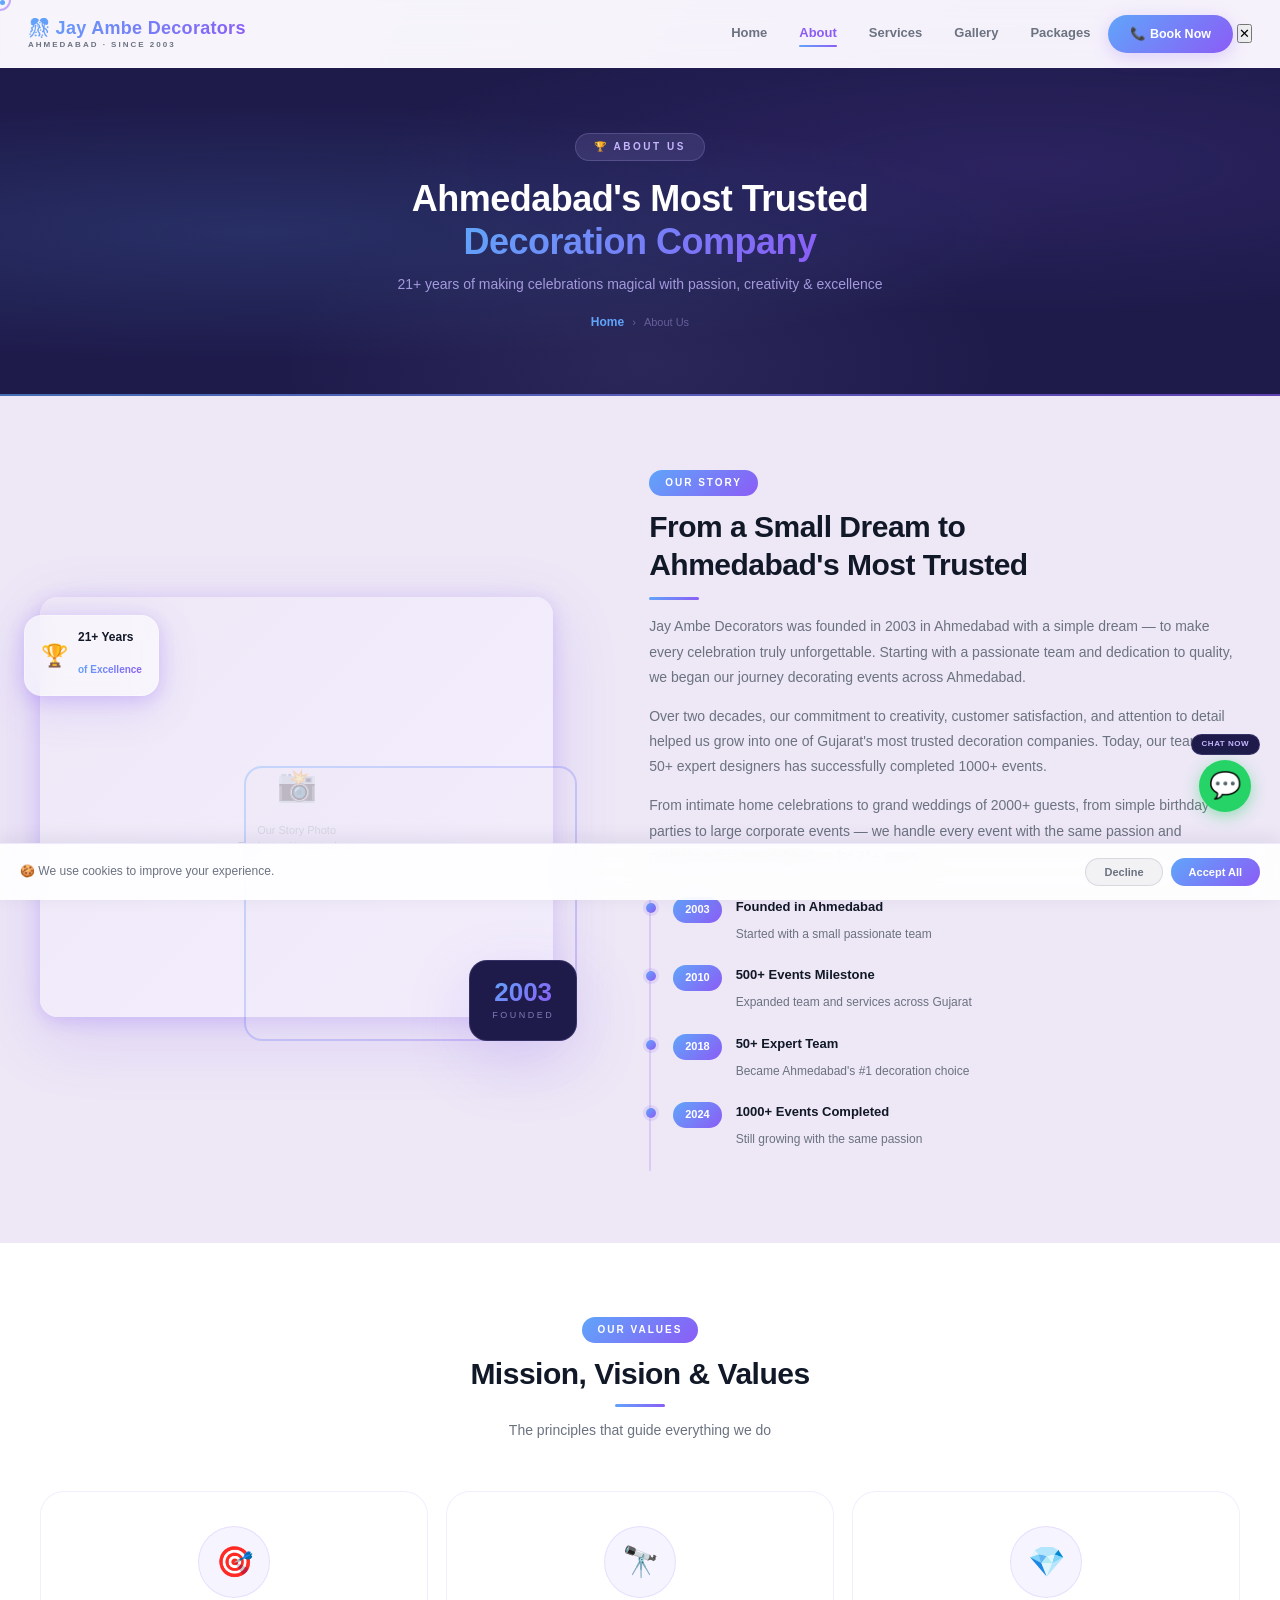
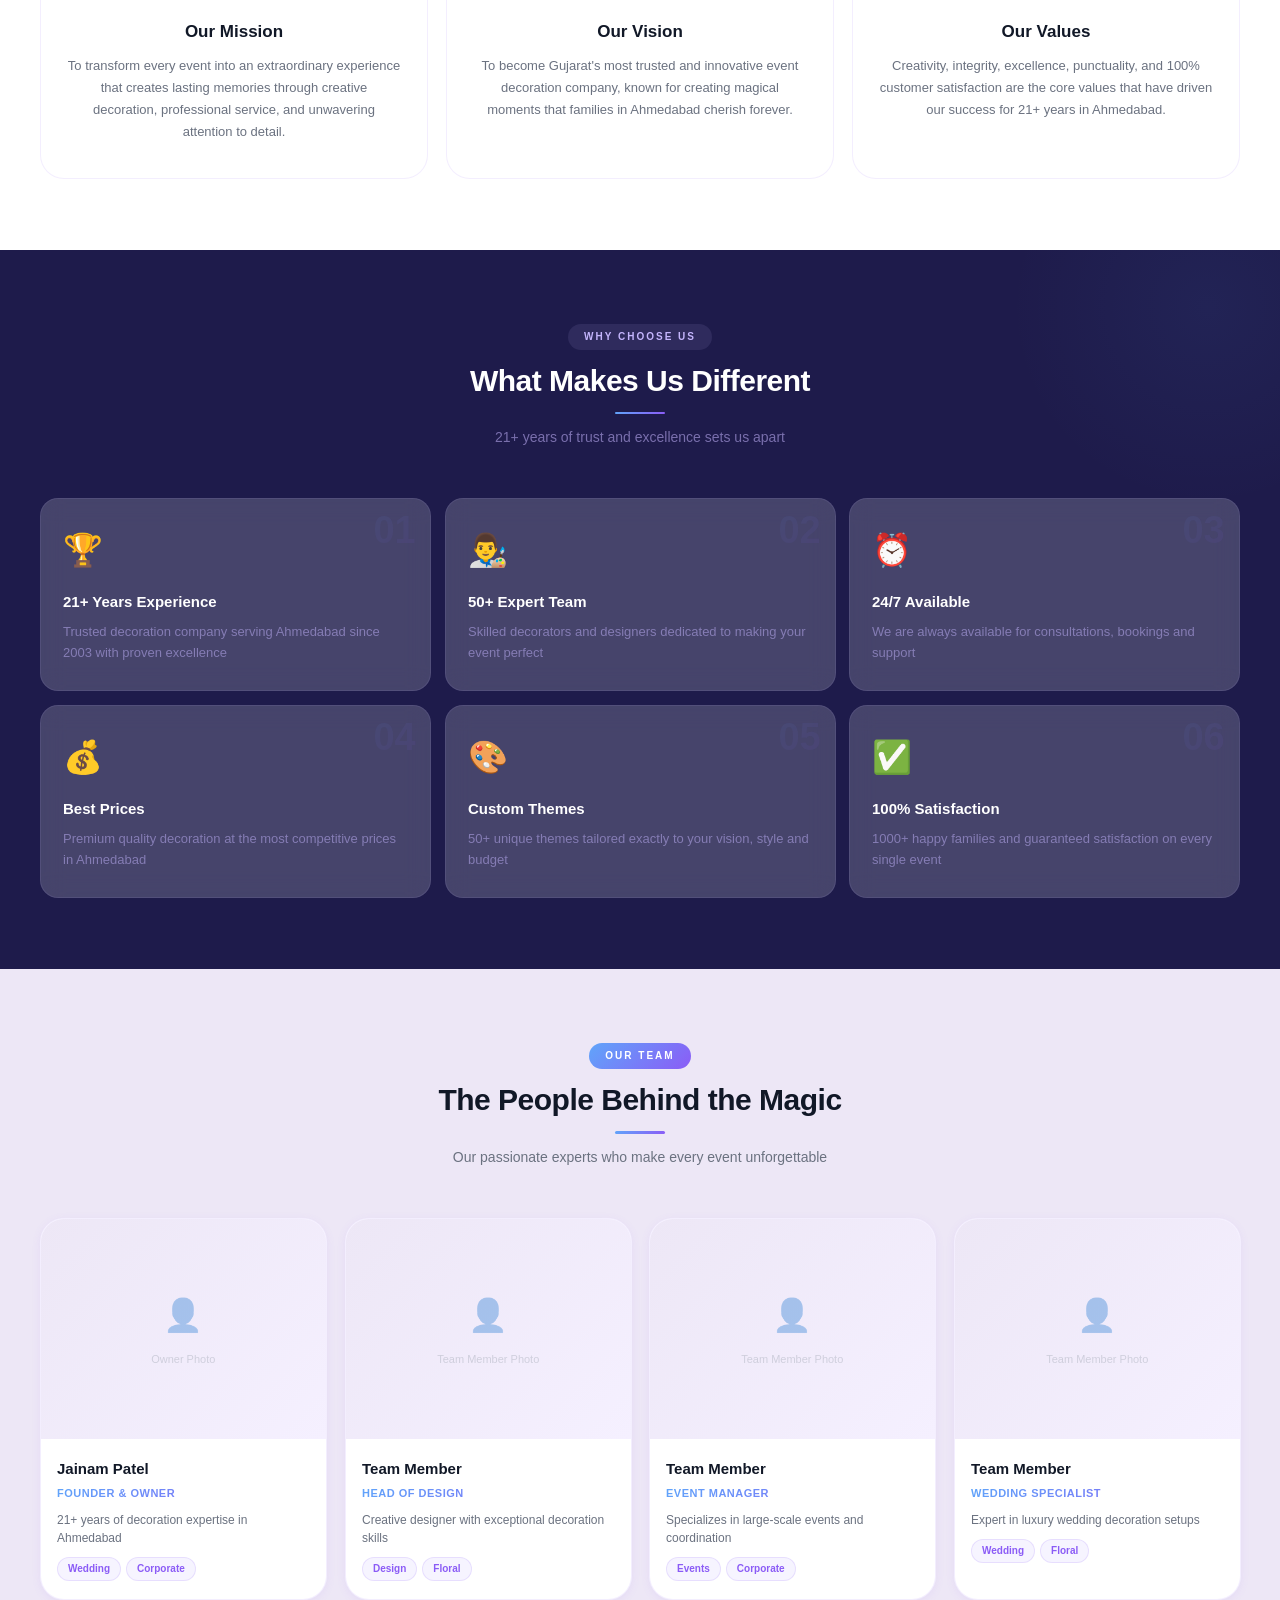
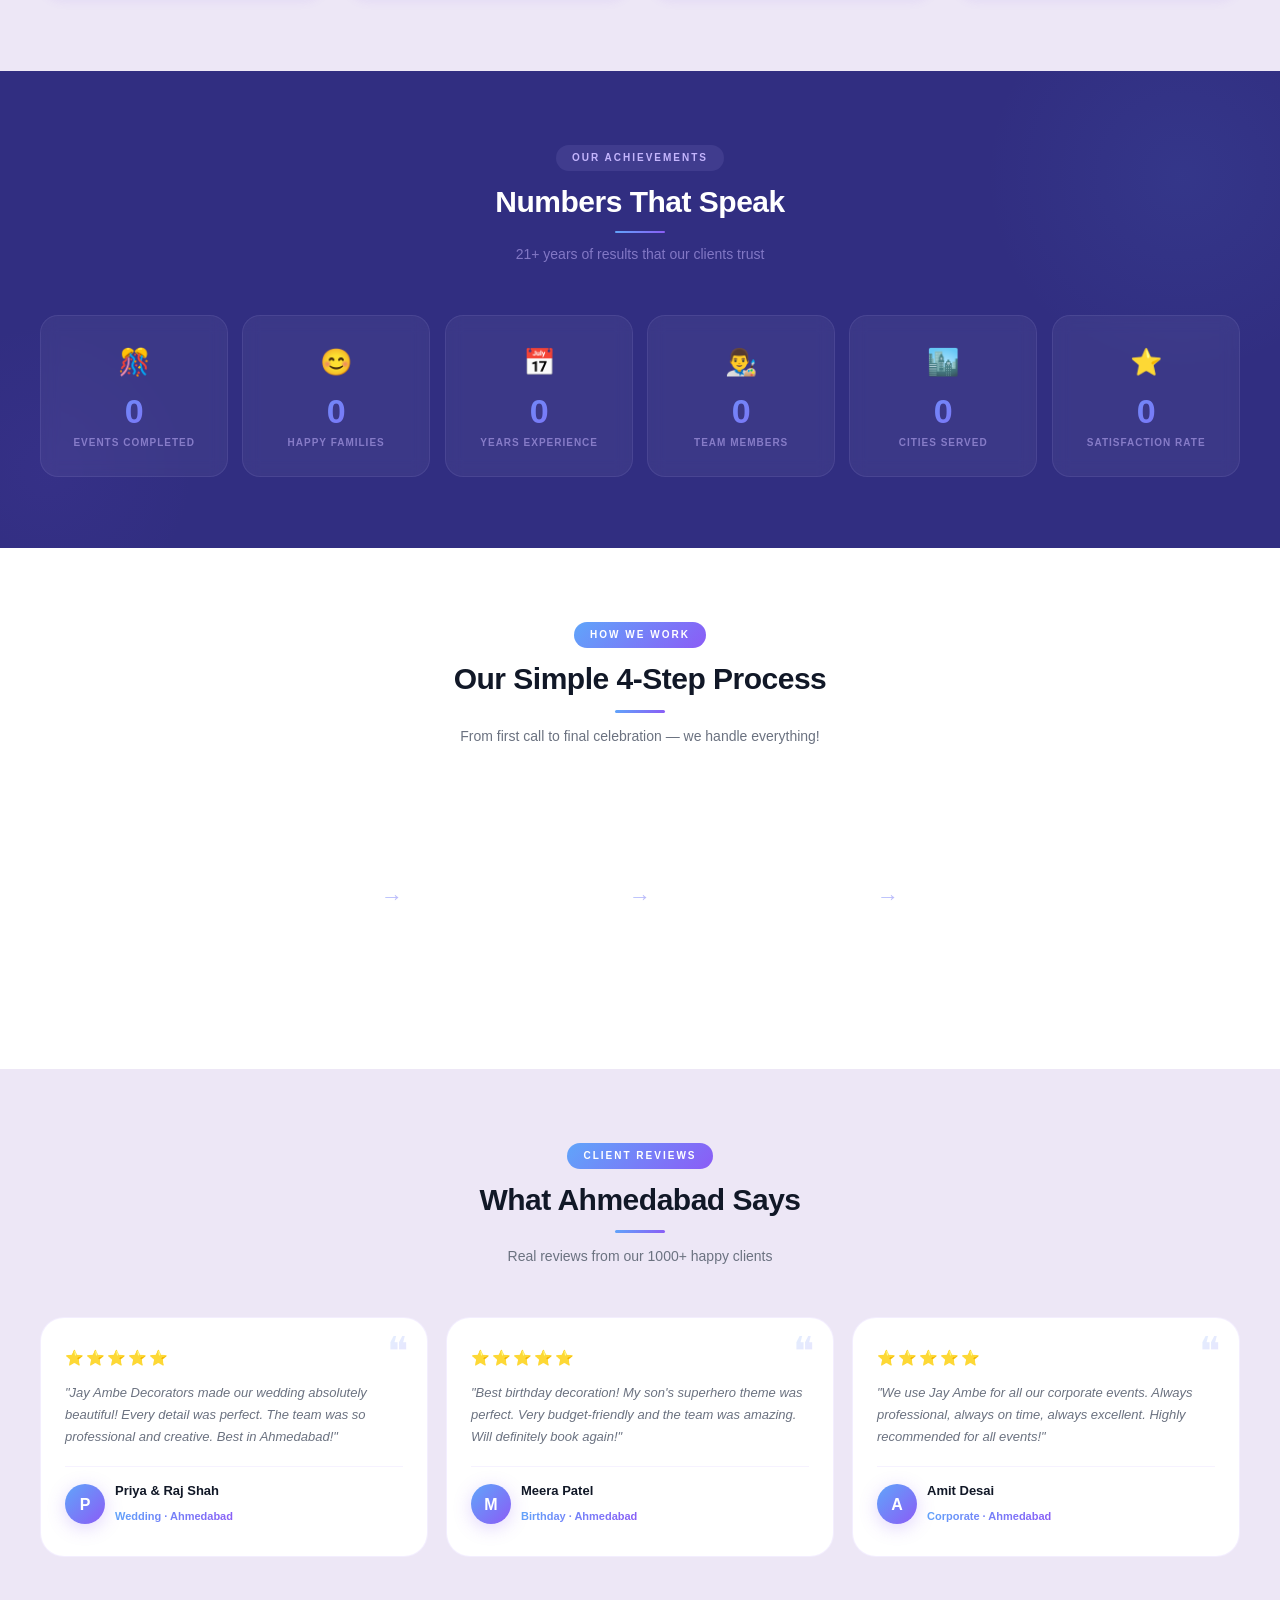
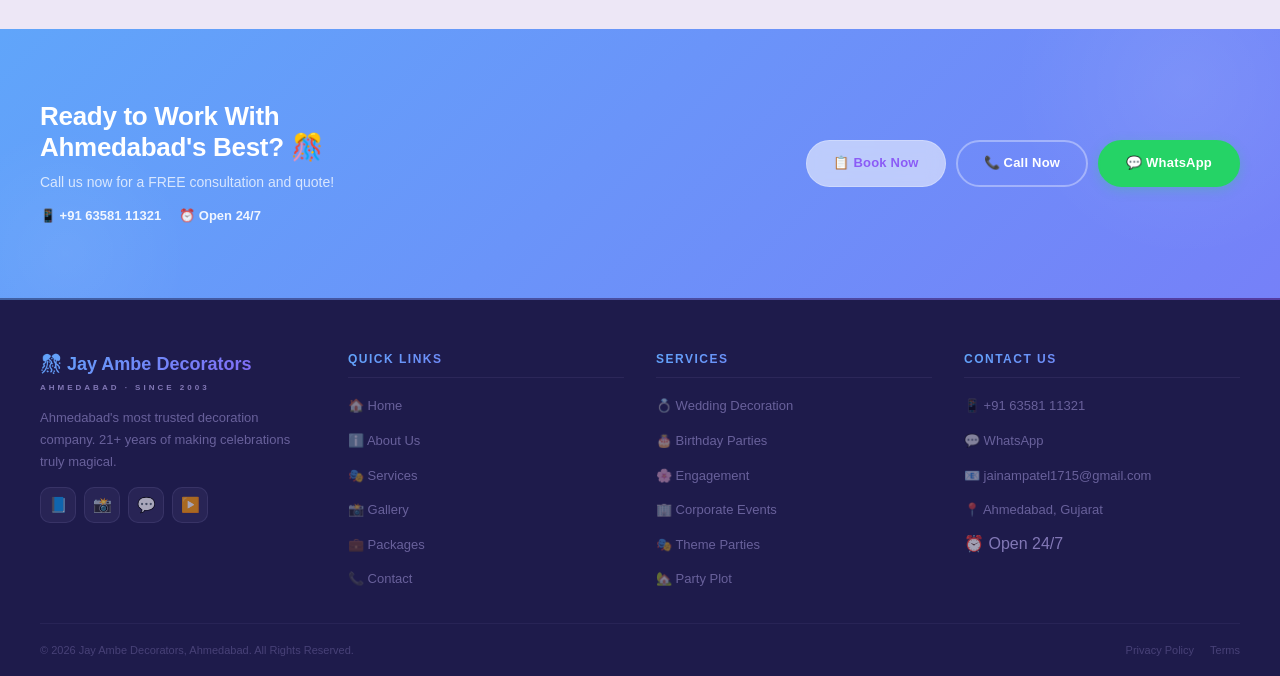
==== commit 7cb7cc75: "done" ====
--- a/about.html
+++ b/about.html
@@ -5,7 +5,6 @@
     <meta name="viewport" content="width=device-width, initial-scale=1.0, maximum-scale=5.0">
     <meta http-equiv="X-UA-Compatible" content="IE=edge">
 
-    <!-- SEO -->
     <title>About Us - Jay Ambe Decorators | Ahmedabad Since 2003</title>
     <meta name="description" content="Know about Jay Ambe Decorators - Ahmedabad's most trusted decoration company since 2003. 21+ years experience, 50+ expert team, 1000+ events completed.">
     <meta name="keywords" content="about Jay Ambe Decorators, decoration company Ahmedabad, event management Gujarat, wedding decorators Ahmedabad">
@@ -13,25 +12,17 @@
     <meta name="robots" content="index, follow">
     <link rel="canonical" href="about.html">
 
-    <!-- Open Graph -->
     <meta property="og:title" content="About Jay Ambe Decorators - Ahmedabad">
     <meta property="og:description" content="21+ years of excellence in decoration. 1000+ events, 50+ expert team.">
     <meta property="og:type" content="website">
-
-    <!-- Theme -->
-    <meta name="theme-color" content="#0F5132">
-
-    <!-- Fonts -->
-    <link rel="preconnect" href="https://fonts.googleapis.com">
-    <link rel="preconnect" href="https://fonts.gstatic.com" crossorigin>
-
-    <!-- Stylesheets -->
+    <meta name="theme-color" content="#1E1B4B">
+
     <link rel="stylesheet" href="css/common.css">
     <link rel="stylesheet" href="css/about.css">
 </head>
 <body>
 
-<!-- ========== LOADER ========== -->
+<!-- LOADER -->
 <div class="loader" id="loader" aria-hidden="true">
     <div class="loader-logo">
         <div class="loader-icon"></div>
@@ -40,34 +31,23 @@
     </div>
 </div>
 
-<!-- ========== CURSOR ========== -->
+<!-- CURSOR -->
 <div class="cursor" id="cursor" aria-hidden="true"></div>
 <div class="cursor-dot" id="cursorDot" aria-hidden="true"></div>
 
-<!-- ========== NAV OVERLAY ========== -->
-<div class="nav-overlay" id="navOverlay" onclick="closeMenu()" aria-hidden="true"></div>
-
-<!-- ========== COOKIE BANNER ========== -->
+<!-- NAV OVERLAY -->
+<div class="nav-overlay" id="navOverlay" aria-hidden="true"></div>
+
+<!-- COOKIE -->
 <div class="cookie-banner" id="cookieBanner" role="alert">
-    <p>🍪 We use cookies to improve your experience on our website.</p>
+    <p>🍪 We use cookies to improve your experience.</p>
     <div class="cookie-btns">
         <button class="cookie-btn cookie-decline" onclick="closeCookie()">Decline</button>
         <button class="cookie-btn cookie-accept" onclick="closeCookie()">Accept All</button>
     </div>
 </div>
 
-<!-- ========== TOP BAR ========== -->
-<div class="top-bar">
-    <div class="top-contacts">
-        <span>📱 <a href="tel:6358111321">+91 63581 11321</a></span>
-        <span>💬 <a href="https://wa.me/916358111321" target="_blank" rel="noopener">WhatsApp Us</a></span>
-        <span>📧 <a href="mailto:jainampatel1715@gmail.com">jainampatel1715@gmail.com</a></span>
-        <span>⏰ Open 24/7</span>
-    </div>
-    <span class="top-offer">🎊 Ahmedabad's Trusted Decorators Since 2003!</span>
-</div>
-
-<!-- ========== NAVBAR ========== -->
+<!-- NAVBAR -->
 <nav id="navbar" role="navigation" aria-label="Main navigation">
     <a href="index.html" class="logo-wrap" aria-label="Jay Ambe Decorators Home">
         <span class="logo-main">🎊 Jay Ambe Decorators</span>
@@ -79,20 +59,30 @@
         <li role="none"><a href="services.html" role="menuitem">Services</a></li>
         <li role="none"><a href="gallery.html" role="menuitem">Gallery</a></li>
         <li role="none"><a href="packages.html" role="menuitem">Packages</a></li>
-        <li role="none"><a href="contact.html" class="nav-book-btn" role="menuitem">📞 Book Now</a></li>
+        <li role="none">
+            <a href="contact.html" class="nav-book-btn" role="menuitem">📞 Book Now</a>
+        </li>
     </ul>
-    <button class="hamburger" onclick="toggleMenu()"
-            aria-label="Toggle menu"
+    <button class="hamburger"
+            id="hamburgerBtn"
+            onclick="toggleMenu()"
+            aria-label="Open navigation menu"
             aria-expanded="false"
-            aria-controls="navLinks">☰</button>
+            aria-controls="navLinks">
+        <span class="ham-line"></span>
+        <span class="ham-line"></span>
+        <span class="ham-line"></span>
+    </button>
 </nav>
 
-<!-- ========== PAGE HERO ========== -->
+<!-- PAGE HERO -->
 <div class="page-hero" role="banner">
     <div class="page-hero-inner">
         <div class="page-hero-badge">🏆 About Us</div>
-        <h1>Ahmedabad's Most Trusted<br>Decoration Company</h1>
-        <p>21+ years of making celebrations magical with passion, creativity & excellence</p>
+        <h1>Ahmedabad's Most Trusted<br>
+            <span class="hero-gradient-text">Decoration Company</span>
+        </h1>
+        <p>21+ years of making celebrations magical with passion, creativity &amp; excellence</p>
         <div class="breadcrumb" aria-label="Breadcrumb">
             <a href="index.html">Home</a>
             <span aria-hidden="true">›</span>
@@ -101,21 +91,21 @@
     </div>
 </div>
 
-<!-- ========== STORY SECTION ========== -->
+<!-- STORY SECTION -->
 <section class="story-section" id="story">
     <div class="container">
         <div class="story-grid">
 
             <!-- Image Side -->
-            <div class="story-img-wrap reveal">
+            <div class="story-img-wrap reveal-left">
                 <div class="story-img-frame">
-                    <div class="placeholder-img" style="height:100%;min-height:420px;border-radius:var(--radius-lg);">
-                        <!-- Replace: <img src="images/story.jpg" alt="Jay Ambe Decorators Story"> -->
+                    <div class="placeholder-img"
+                         style="height:100%;min-height:420px;border-radius:0;border:none;">
                         <span class="ph-icon">📸</span>
                         <span class="ph-text">Our Story Photo<br>Replace with your photo</span>
                     </div>
                 </div>
-                <!-- Floating elements -->
+                <div class="story-corner" aria-hidden="true"></div>
                 <div class="story-float-badge">
                     <span class="sfb-num">2003</span>
                     <span class="sfb-text">Founded</span>
@@ -130,10 +120,10 @@
             </div>
 
             <!-- Content Side -->
-            <div class="story-content reveal">
+            <div class="story-content reveal-right">
                 <div class="section-tag">Our Story</div>
                 <h2>From a Small Dream to<br>Ahmedabad's Most Trusted</h2>
-                <div class="divider" style="margin: 14px 0;"></div>
+                <div class="divider" style="margin:14px 0;"></div>
 
                 <p>Jay Ambe Decorators was founded in 2003 in Ahmedabad with a simple dream — to make every celebration truly unforgettable. Starting with a passionate team and dedication to quality, we began our journey decorating events across Ahmedabad.</p>
 
@@ -141,7 +131,6 @@
 
                 <p>From intimate home celebrations to grand weddings of 2000+ guests, from simple birthday parties to large corporate events — we handle every event with the same passion and perfection that has defined us for 21+ years.</p>
 
-                <!-- Timeline -->
                 <div class="story-timeline">
                     <div class="timeline-item">
                         <div class="ti-year">2003</div>
@@ -177,16 +166,16 @@
     </div>
 </section>
 
-<!-- ========== MISSION VISION SECTION ========== -->
+<!-- MISSION VISION -->
 <section class="mission-section" id="mission">
     <div class="container">
         <div class="section-header">
             <div class="section-tag">Our Values</div>
-            <h2 class="section-title">Mission, Vision & Values</h2>
+            <h2 class="section-title">Mission, Vision &amp; Values</h2>
             <div class="divider"></div>
             <p class="section-subtitle">The principles that guide everything we do</p>
         </div>
-        <div class="mv-grid reveal-grid">
+        <div class="mv-grid stagger">
             <div class="mv-card reveal">
                 <div class="mv-icon-wrap">
                     <span class="mv-icon">🎯</span>
@@ -212,16 +201,16 @@
     </div>
 </section>
 
-<!-- ========== WHY CHOOSE US ========== -->
+<!-- WHY CHOOSE US -->
 <section class="why-about-section" id="why">
     <div class="container">
         <div class="section-header">
-            <div class="section-tag">Why Choose Us</div>
-            <h2 class="section-title">What Makes Us Different</h2>
-            <div class="divider"></div>
-            <p class="section-subtitle">21+ years of trust and excellence sets us apart</p>
-        </div>
-        <div class="why-about-grid reveal-grid">
+            <div class="section-tag why-tag">Why Choose Us</div>
+            <h2 class="section-title why-title">What Makes Us Different</h2>
+            <div class="divider divider-accent"></div>
+            <p class="section-subtitle why-sub">21+ years of trust and excellence sets us apart</p>
+        </div>
+        <div class="why-about-grid stagger">
             <div class="wa-card reveal">
                 <div class="wa-num">01</div>
                 <div class="wa-icon">🏆</div>
@@ -262,7 +251,7 @@
     </div>
 </section>
 
-<!-- ========== TEAM SECTION ========== -->
+<!-- TEAM -->
 <section class="team-section" id="team">
     <div class="container">
         <div class="section-header">
@@ -271,12 +260,10 @@
             <div class="divider"></div>
             <p class="section-subtitle">Our passionate experts who make every event unforgettable</p>
         </div>
-        <div class="team-grid reveal-grid">
-
+        <div class="team-grid stagger">
             <div class="team-card reveal">
                 <div class="team-img-wrap">
-                    <div class="placeholder-img" style="height:220px;border-radius:0;">
-                        <!-- Replace: <img src="images/team1.jpg" alt="Owner"> -->
+                    <div class="placeholder-img" style="height:220px;border-radius:0;border:none;">
                         <span class="ph-icon">👤</span>
                         <span class="ph-text">Owner Photo</span>
                     </div>
@@ -289,7 +276,7 @@
                 </div>
                 <div class="team-info">
                     <h3>Jainam Patel</h3>
-                    <span class="team-role">Founder & Owner</span>
+                    <span class="team-role">Founder &amp; Owner</span>
                     <p>21+ years of decoration expertise in Ahmedabad</p>
                     <div class="team-tags">
                         <span>Wedding</span>
@@ -297,10 +284,9 @@
                     </div>
                 </div>
             </div>
-
             <div class="team-card reveal">
                 <div class="team-img-wrap">
-                    <div class="placeholder-img" style="height:220px;border-radius:0;">
+                    <div class="placeholder-img" style="height:220px;border-radius:0;border:none;">
                         <span class="ph-icon">👤</span>
                         <span class="ph-text">Team Member Photo</span>
                     </div>
@@ -321,10 +307,9 @@
                     </div>
                 </div>
             </div>
-
             <div class="team-card reveal">
                 <div class="team-img-wrap">
-                    <div class="placeholder-img" style="height:220px;border-radius:0;">
+                    <div class="placeholder-img" style="height:220px;border-radius:0;border:none;">
                         <span class="ph-icon">👤</span>
                         <span class="ph-text">Team Member Photo</span>
                     </div>
@@ -345,10 +330,9 @@
                     </div>
                 </div>
             </div>
-
             <div class="team-card reveal">
                 <div class="team-img-wrap">
-                    <div class="placeholder-img" style="height:220px;border-radius:0;">
+                    <div class="placeholder-img" style="height:220px;border-radius:0;border:none;">
                         <span class="ph-icon">👤</span>
                         <span class="ph-text">Team Member Photo</span>
                     </div>
@@ -369,23 +353,20 @@
                     </div>
                 </div>
             </div>
-
-        </div>
-    </div>
-</section>
-
-<!-- ========== ACHIEVEMENTS / STATS ========== -->
+        </div>
+    </div>
+</section>
+
+<!-- ACHIEVEMENTS -->
 <section class="achievements-section" id="achievements">
     <div class="container">
         <div class="section-header">
             <div class="section-tag ach-tag">Our Achievements</div>
-            <h2 class="section-title" style="color:var(--white);">Numbers That Speak</h2>
-            <div class="divider" style="background:var(--accent);"></div>
-            <p class="section-subtitle" style="color:rgba(255,255,255,0.65);">
-                21+ years of results that our clients trust
-            </p>
-        </div>
-        <div class="achievements-grid reveal-grid">
+            <h2 class="section-title ach-title">Numbers That Speak</h2>
+            <div class="divider divider-gradient"></div>
+            <p class="section-subtitle ach-sub">21+ years of results that our clients trust</p>
+        </div>
+        <div class="achievements-grid stagger">
             <div class="achievement-card reveal">
                 <div class="ach-icon">🎊</div>
                 <span class="stat-number" data-target="1000" data-suffix="+">0</span>
@@ -420,7 +401,7 @@
     </div>
 </section>
 
-<!-- ========== PROCESS SECTION ========== -->
+<!-- PROCESS -->
 <section class="process-section" id="process">
     <div class="container">
         <div class="section-header">
@@ -434,34 +415,34 @@
                 <div class="ps-number">01</div>
                 <div class="ps-icon">📞</div>
                 <h3>Contact Us</h3>
-                <p>Call, WhatsApp or fill our form with your event details and requirements</p>
+                <p>Call, WhatsApp or fill our form with your event details</p>
             </div>
             <div class="process-connector" aria-hidden="true">→</div>
             <div class="process-step reveal">
                 <div class="ps-number">02</div>
                 <div class="ps-icon">💬</div>
                 <h3>Free Consultation</h3>
-                <p>We discuss your vision, theme, budget and all requirements in detail</p>
+                <p>We discuss your vision, theme and budget in detail</p>
             </div>
             <div class="process-connector" aria-hidden="true">→</div>
             <div class="process-step reveal">
                 <div class="ps-number">03</div>
                 <div class="ps-icon">🎨</div>
                 <h3>We Decorate</h3>
-                <p>Our expert team sets up everything perfectly on the day of your event</p>
+                <p>Our expert team sets up everything perfectly</p>
             </div>
             <div class="process-connector" aria-hidden="true">→</div>
             <div class="process-step reveal">
                 <div class="ps-number">04</div>
                 <div class="ps-icon">🎉</div>
                 <h3>You Celebrate!</h3>
-                <p>Enjoy your magical event while we handle setup and cleanup too</p>
-            </div>
-        </div>
-    </div>
-</section>
-
-<!-- ========== TESTIMONIALS ========== -->
+                <p>Enjoy your magical event while we handle cleanup too</p>
+            </div>
+        </div>
+    </div>
+</section>
+
+<!-- TESTIMONIALS -->
 <section class="about-testimonials" id="reviews">
     <div class="container">
         <div class="section-header">
@@ -470,50 +451,55 @@
             <div class="divider"></div>
             <p class="section-subtitle">Real reviews from our 1000+ happy clients</p>
         </div>
-        <div class="reviews-grid reveal-grid">
+        <div class="reviews-grid stagger">
             <div class="review-card reveal">
+                <div class="rc-quote" aria-hidden="true">❝</div>
                 <div class="rc-stars">⭐⭐⭐⭐⭐</div>
                 <p class="rc-text">"Jay Ambe Decorators made our wedding absolutely beautiful! Every detail was perfect. The team was so professional and creative. Best in Ahmedabad!"</p>
                 <div class="rc-author">
                     <div class="rc-avatar">P</div>
                     <div>
-                        <strong>Priya & Raj Shah</strong>
-                        <span>Wedding · Ahmedabad</span>
+                        <strong>Priya &amp; Raj Shah</strong>
+                        <span>Wedding &middot; Ahmedabad</span>
                     </div>
                 </div>
             </div>
             <div class="review-card reveal">
+                <div class="rc-quote" aria-hidden="true">❝</div>
                 <div class="rc-stars">⭐⭐⭐⭐⭐</div>
                 <p class="rc-text">"Best birthday decoration! My son's superhero theme was perfect. Very budget-friendly and the team was amazing. Will definitely book again!"</p>
                 <div class="rc-author">
                     <div class="rc-avatar">M</div>
                     <div>
                         <strong>Meera Patel</strong>
-                        <span>Birthday · Ahmedabad</span>
+                        <span>Birthday &middot; Ahmedabad</span>
                     </div>
                 </div>
             </div>
             <div class="review-card reveal">
+                <div class="rc-quote" aria-hidden="true">❝</div>
                 <div class="rc-stars">⭐⭐⭐⭐⭐</div>
-                <p class="rc-text">"We use Jay Ambe for all our corporate events. Always professional, always on time, always excellent work. Highly recommended for all events!"</p>
+                <p class="rc-text">"We use Jay Ambe for all our corporate events. Always professional, always on time, always excellent. Highly recommended for all events!"</p>
                 <div class="rc-author">
                     <div class="rc-avatar">A</div>
                     <div>
                         <strong>Amit Desai</strong>
-                        <span>Corporate · Ahmedabad</span>
-                    </div>
-                </div>
-            </div>
-        </div>
-    </div>
-</section>
-
-<!-- ========== CTA SECTION ========== -->
+                        <span>Corporate &middot; Ahmedabad</span>
+                    </div>
+                </div>
+            </div>
+        </div>
+    </div>
+</section>
+
+<!-- CTA -->
 <section class="about-cta">
+    <div class="about-cta-orb about-orb-1" aria-hidden="true"></div>
+    <div class="about-cta-orb about-orb-2" aria-hidden="true"></div>
     <div class="container">
         <div class="about-cta-content">
             <div class="about-cta-text">
-                <h2>Ready to Work With Ahmedabad's Best? 🎊</h2>
+                <h2>Ready to Work With<br>Ahmedabad's Best? 🎊</h2>
                 <p>Call us now for a FREE consultation and quote!</p>
                 <div class="about-cta-info">
                     <span>📱 +91 63581 11321</span>
@@ -521,18 +507,16 @@
                 </div>
             </div>
             <div class="about-cta-btns">
-                <a href="contact.html" class="btn btn-gold">📋 Book Now</a>
-                <a href="tel:6358111321" class="btn btn-white">📞 Call Now</a>
+                <a href="contact.html" class="btn btn-white">📋 Book Now</a>
+                <a href="tel:6358111321" class="btn btn-outline-white">📞 Call Now</a>
                 <a href="https://wa.me/916358111321"
-                   class="btn btn-wa"
-                   target="_blank"
-                   rel="noopener">💬 WhatsApp</a>
-            </div>
-        </div>
-    </div>
-</section>
-
-<!-- ========== FOOTER ========== -->
+                   class="btn btn-wa" target="_blank" rel="noopener">💬 WhatsApp</a>
+            </div>
+        </div>
+    </div>
+</section>
+
+<!-- FOOTER -->
 <footer role="contentinfo">
     <div class="footer-inner">
         <div class="footer-grid">
@@ -592,28 +576,21 @@
     </div>
 </footer>
 
-<!-- ========== FLOATING BUTTONS ========== -->
+<!-- FLOATING -->
 <div class="whatsapp-float">
     <span class="wa-label">Chat Now</span>
-    <a href="https://wa.me/916358111321"
-       class="wa-btn"
-       target="_blank"
-       rel="noopener"
-       aria-label="WhatsApp">💬</a>
+    <a href="https://wa.me/916358111321" class="wa-btn"
+       target="_blank" rel="noopener" aria-label="WhatsApp">💬</a>
 </div>
-
-<button class="scroll-top"
-        id="scrollTop"
-        onclick="scrollToTop()"
-        aria-label="Scroll to top">↑</button>
-
-<!-- Mobile Call Bar -->
+<button class="scroll-top" id="scrollTop"
+        onclick="scrollToTop()" aria-label="Scroll to top">↑</button>
+
+<!-- MOBILE CALL BAR -->
 <div class="mobile-call-bar">
     <a href="tel:6358111321" class="mcb-call">📞 Call Now</a>
     <a href="https://wa.me/916358111321" class="mcb-wa" target="_blank" rel="noopener">💬 WhatsApp</a>
 </div>
 
-<!-- Scripts -->
 <script src="js/common.js"></script>
 <script src="js/about.js"></script>
 </body>
--- a/css/common.css
+++ b/css/common.css
@@ -1,94 +1,119 @@
 /* ============================================
-   JAY AMBE DECORATORS - COMMON STYLES
-   Emerald Green + Gold + Cream Theme
-   ============================================ */
-
-@import url('https://fonts.googleapis.com/css2?family=Poppins:wght@300;400;500;600;700;800;900&display=swap');
-
-* {
+   JAY AMBE DECORATORS
+   Lavender #EDE7F6 + Blue #60A5FA + Violet #8B5CF6
+   Glassmorphism | Mobile First | Performance
+   ============================================ */
+
+*, *::before, *::after {
     margin: 0;
     padding: 0;
     box-sizing: border-box;
 }
 
 :root {
-    /* ===== BRAND COLORS ===== */
-
-    /* Primary - Emerald Green */
-    --primary: #0F5132;
-    --primary-light: #1a7a4c;
-    --primary-lighter: #d1fae5;
-    --primary-dark: #0a3d26;
-    --primary-rgb: 15, 81, 50;
-
-    /* Accent - Gold */
-    --accent: #D4AF37;
-    --accent-light: #e8cc6b;
-    --accent-lighter: #fdf6d3;
-    --accent-dark: #b8960f;
-    --accent-rgb: 212, 175, 55;
-
-    /* Background Colors */
-    --bg-cream: #FFF8E7;
-    --bg-beige: #F5EFE2;
-    --bg-beige-dark: #EDE4D3;
-
-    /* Text Colors */
-    --text-dark: #1F2937;
-    --text-gray: #6B7280;
-    --text-light: #9CA3AF;
+    /* ===== BRAND ===== */
+    --bg-main:      #EDE7F6;
+    --bg-dark:      #1E1B4B;
+    --card:         #FFFFFF;
+    --card-glass:   rgba(255,255,255,0.18);
+
+    --primary:      #60A5FA;
+    --secondary:    #8B5CF6;
+    --accent:       #C4B5FD;
+
+    --text-main:    #111827;
+    --text-soft:    #6B7280;
+
+    --border:       rgba(255,255,255,0.25);
+    --gradient:     linear-gradient(135deg, #60A5FA, #8B5CF6);
+
+    /* ===== EXTENDED PALETTE ===== */
+    --blue:         #60A5FA;
+    --blue-lt:      #93C5FD;
+    --blue-dk:      #3B82F6;
+    --blue-pale:    rgba(96,165,250,0.1);
+    --blue-rgb:     96, 165, 250;
+
+    --violet:       #8B5CF6;
+    --violet-lt:    #A78BFA;
+    --violet-dk:    #7C3AED;
+    --violet-pale:  rgba(139,92,246,0.1);
+    --violet-rgb:   139, 92, 246;
+
+    --purple-soft:  #C4B5FD;
+    --purple-pale:  rgba(196,181,253,0.15);
+
+    --lavender:     #EDE7F6;
+    --lavender-lt:  #F5F0FF;
+    --lavender-dk:  #DDD6F3;
+
+    --indigo:       #1E1B4B;
+    --indigo-lt:    #312E81;
+    --indigo-dk:    #0F0D2E;
+    --indigo-rgb:   30, 27, 75;
+
+    /* ===== TEXT ===== */
+    --text-dark:    #111827;
+    --text-med:     #374151;
+    --text-gray:    #6B7280;
+    --text-light:   #9CA3AF;
     --text-lighter: #D1D5DB;
-
-    /* Utility */
-    --white: #FFFFFF;
-    --dark: #111827;
-    --green-wa: #25d366;
-    --green-wa-dark: #1da851;
-    --red: #DC2626;
-
-    /* Aliases for compatibility */
-    --secondary: var(--primary);
-    --secondary-light: var(--primary-light);
-    --secondary-dark: var(--primary-dark);
-    --secondary-rgb: var(--primary-rgb);
-    --light: var(--bg-cream);
-    --light-2: var(--bg-beige);
-    --light-3: var(--bg-beige-dark);
-    --gray: var(--text-gray);
-    --gray-light: var(--text-light);
-    --gray-lighter: var(--text-lighter);
-
-    /* Shadows */
-    --shadow-xs: 0 1px 3px rgba(15,81,50,0.04);
-    --shadow-sm: 0 2px 8px rgba(15,81,50,0.06);
-    --shadow: 0 4px 16px rgba(15,81,50,0.08);
-    --shadow-md: 0 6px 24px rgba(15,81,50,0.1);
-    --shadow-lg: 0 10px 40px rgba(15,81,50,0.12);
-    --shadow-xl: 0 20px 60px rgba(15,81,50,0.14);
-    --shadow-gold: 0 4px 20px rgba(212,175,55,0.25);
-    --shadow-green: 0 4px 20px rgba(15,81,50,0.2);
-
-    /* Border Radius */
-    --radius-xs: 6px;
-    --radius-sm: 8px;
-    --radius: 12px;
-    --radius-lg: 16px;
-    --radius-xl: 20px;
-    --radius-2xl: 24px;
-    --radius-full: 50px;
-
-    /* Transitions */
-    --transition-fast: all 0.15s ease;
-    --transition: all 0.3s ease;
-    --transition-slow: all 0.5s ease;
-
-    /* Layout */
-    --max-width: 1200px;
-    --nav-height: 70px;
-    --nav-height-mobile: 60px;
-
-    /* Font */
-    --font: 'Poppins', 'Segoe UI', system-ui, -apple-system, sans-serif;
+    --text-white:   #FFFFFF;
+    --text-bright:  #F9FAFB;
+
+    /* ===== BACKGROUNDS ===== */
+    --bg-white:     #FFFFFF;
+    --bg-off:       #F5F0FF;
+    --bg-light:     #EDE7F6;
+    --bg-card:      #FFFFFF;
+
+    /* ===== UTILITY ===== */
+    --white:        #FFFFFF;
+    --pure-white:   #FFFFFF;
+    --green-wa:     #25D366;
+    --green-wa-dk:  #1DA851;
+    --red-err:      #EF4444;
+
+    /* ===== GLASS ===== */
+    --glass-bg:     rgba(255,255,255,0.55);
+    --glass-bg-dk:  rgba(30,27,75,0.75);
+    --glass-border: rgba(255,255,255,0.25);
+    --glass-blur:   12px;
+
+    /* ===== SHADOWS ===== */
+    --sh-xs:   0 1px 4px rgba(139,92,246,0.06);
+    --sh-sm:   0 2px 10px rgba(139,92,246,0.08);
+    --sh:      0 4px 18px rgba(139,92,246,0.1);
+    --sh-md:   0 6px 26px rgba(139,92,246,0.12);
+    --sh-lg:   0 12px 42px rgba(139,92,246,0.15);
+    --sh-xl:   0 20px 64px rgba(139,92,246,0.18);
+    --sh-blue: 0 4px 18px rgba(96,165,250,0.25);
+    --sh-violet: 0 4px 18px rgba(139,92,246,0.25);
+    --sh-glow: 0 0 20px rgba(96,165,250,0.2),
+               0 0 40px rgba(139,92,246,0.1);
+
+    /* ===== RADIUS ===== */
+    --r-xs:    6px;
+    --r-sm:    10px;
+    --r:       14px;
+    --r-lg:    18px;
+    --r-xl:    24px;
+    --r-2xl:   32px;
+    --r-full:  9999px;
+
+    /* ===== TRANSITIONS ===== */
+    --t-fast:  all 0.15s ease;
+    --t:       all 0.3s ease;
+    --t-slow:  all 0.5s ease;
+
+    /* ===== LAYOUT ===== */
+    --max-w:       1200px;
+    --nav-h:       68px;
+    --nav-h-mob:   58px;
+
+    /* ===== FONT ===== */
+    --font: 'Inter', -apple-system, BlinkMacSystemFont,
+            'Segoe UI', Roboto, Oxygen, Ubuntu, sans-serif;
 }
 
 /* ========== BASE ========== */
@@ -96,16 +121,26 @@
     scroll-behavior: smooth;
     -webkit-text-size-adjust: 100%;
     -webkit-tap-highlight-color: transparent;
+    font-size: 16px;
 }
 
 body {
     font-family: var(--font);
-    overflow-x: hidden;
-    background: var(--bg-cream);
+    background: var(--bg-main);
     color: var(--text-dark);
     line-height: 1.6;
+    overflow-x: hidden;
     -webkit-font-smoothing: antialiased;
     -moz-osx-font-smoothing: grayscale;
+    /* Subtle background pattern */
+    background-image:
+        radial-gradient(ellipse at 20% 50%,
+            rgba(96,165,250,0.08) 0%, transparent 50%),
+        radial-gradient(ellipse at 80% 20%,
+            rgba(139,92,246,0.06) 0%, transparent 50%),
+        radial-gradient(ellipse at 50% 80%,
+            rgba(196,181,253,0.05) 0%, transparent 50%);
+    background-attachment: fixed;
 }
 
 img {
@@ -117,38 +152,41 @@
 a {
     text-decoration: none;
     color: inherit;
-    transition: var(--transition);
+    transition: var(--t-fast);
 }
 
 button { font-family: var(--font); cursor: pointer; }
 input, select, textarea { font-family: var(--font); }
 
 ::selection {
-    background: rgba(var(--primary-rgb), 0.12);
-    color: var(--primary);
+    background: var(--violet);
+    color: var(--white);
 }
 
 /* ========== SCROLLBAR ========== */
-::-webkit-scrollbar { width: 7px; }
-::-webkit-scrollbar-track { background: var(--bg-beige); }
+::-webkit-scrollbar { width: 6px; }
+::-webkit-scrollbar-track { background: var(--lavender); }
 ::-webkit-scrollbar-thumb {
-    background: rgba(var(--primary-rgb), 0.2);
+    background: var(--accent);
     border-radius: 10px;
 }
 ::-webkit-scrollbar-thumb:hover {
-    background: rgba(var(--primary-rgb), 0.35);
-}
-
-/* ========== LOADER ========== */
+    background: var(--violet);
+}
+
+/* ============================================
+   LOADER
+   ============================================ */
 .loader {
     position: fixed;
     inset: 0;
-    background: var(--primary);
+    background: var(--indigo);
     display: flex;
     flex-direction: column;
+    align-items: center;
     justify-content: center;
-    align-items: center;
     z-index: 9999;
+    gap: 14px;
     transition: opacity 0.4s ease, visibility 0.4s;
 }
 
@@ -162,392 +200,618 @@
     display: flex;
     flex-direction: column;
     align-items: center;
-    gap: 6px;
-}
-
+    gap: 10px;
+}
+
+/* Gradient spinner */
 .loader-icon {
     width: 48px;
     height: 48px;
-    border: 3px solid rgba(212,175,55,0.2);
-    border-top-color: var(--accent);
+    border: 3px solid rgba(196,181,253,0.15);
+    border-top-color: var(--blue);
+    border-right-color: var(--violet);
     border-radius: 50%;
-    animation: spin 0.7s linear infinite;
+    animation: spin 0.8s linear infinite;
+    will-change: transform;
 }
 
 .loader-brand {
-    color: var(--accent);
-    font-size: 18px;
+    background: var(--gradient);
+    -webkit-background-clip: text;
+    -webkit-text-fill-color: transparent;
+    background-clip: text;
+    font-size: 16px;
     font-weight: 800;
     letter-spacing: 3px;
-    margin-top: 14px;
+    text-transform: uppercase;
     text-align: center;
 }
 
 .loader-city {
-    color: rgba(255,255,255,0.45);
-    font-size: 10px;
+    color: var(--accent);
+    font-size: 9px;
     letter-spacing: 5px;
     text-transform: uppercase;
     font-weight: 500;
+    opacity: 0.7;
 }
 
 @keyframes spin {
     to { transform: rotate(360deg); }
 }
 
-/* ========== TOP BAR ========== */
-.top-bar {
-    background: var(--primary-dark);
-    color: rgba(255,255,255,0.65);
-    padding: 7px 24px;
-    display: flex;
-    justify-content: space-between;
-    align-items: center;
-    font-size: 11.5px;
-    flex-wrap: wrap;
-    gap: 8px;
-    font-weight: 500;
-}
-
-.top-bar a {
-    color: var(--accent);
-    transition: var(--transition-fast);
-}
-
-.top-bar a:hover { color: var(--accent-light); }
-
-.top-contacts {
-    display: flex;
-    gap: 18px;
-    flex-wrap: wrap;
-}
-
-.top-contacts span {
-    display: flex;
-    align-items: center;
-    gap: 5px;
-    white-space: nowrap;
-}
-
-.top-offer {
-    color: var(--accent);
-    font-weight: 700;
-    font-size: 11px;
-    white-space: nowrap;
-}
-
-/* ========== NAVBAR ========== */
+/* ============================================
+   NAVBAR — Glassmorphism
+   ============================================ */
 nav {
-    background: var(--white);
-    padding: 0 24px;
-    height: var(--nav-height);
-    display: flex;
-    justify-content: space-between;
-    align-items: center;
     position: sticky;
     top: 0;
     z-index: 1000;
-    box-shadow: 0 1px 0 var(--bg-beige-dark);
-    transition: var(--transition);
-    will-change: height, box-shadow;
+    height: var(--nav-h);
+    background: var(--glass-bg);
+    backdrop-filter: blur(var(--glass-blur));
+    -webkit-backdrop-filter: blur(var(--glass-blur));
+    border-bottom: 1px solid var(--glass-border);
+    display: flex;
+    align-items: center;
+    justify-content: space-between;
+    padding: 0 28px;
+    transition: height 0.3s ease, box-shadow 0.3s ease,
+                background 0.3s ease;
+    will-change: height;
 }
 
 nav.scrolled {
-    height: 58px;
-    box-shadow: var(--shadow-sm);
-    background: rgba(255,255,255,0.97);
-    backdrop-filter: blur(12px);
-    -webkit-backdrop-filter: blur(12px);
-}
-
+    height: 56px;
+    box-shadow: var(--sh-md);
+    background: rgba(255,255,255,0.72);
+}
+
+/* Logo */
 .logo-wrap {
     display: flex;
     flex-direction: column;
     line-height: 1.2;
     flex-shrink: 0;
+    text-decoration: none;
 }
 
 .logo-main {
-    font-size: 17px;
+    font-size: 18px;
     font-weight: 800;
-    color: var(--primary);
+    background: var(--gradient);
+    -webkit-background-clip: text;
+    -webkit-text-fill-color: transparent;
+    background-clip: text;
     letter-spacing: 0.3px;
+    white-space: nowrap;
 }
 
 .logo-sub {
     font-size: 8px;
-    color: var(--accent-dark);
+    color: var(--text-gray);
     letter-spacing: 2px;
-    font-weight: 700;
+    font-weight: 600;
     text-transform: uppercase;
 }
 
+/* Nav Links Desktop */
 .nav-links {
     list-style: none;
     display: flex;
+    align-items: center;
     gap: 4px;
-    align-items: center;
+    margin: 0;
+    padding: 0;
 }
 
 .nav-links li { list-style: none; }
 
 .nav-links a {
-    color: var(--text-dark);
+    display: block;
+    color: var(--text-gray);
     font-size: 13px;
     font-weight: 600;
-    padding: 7px 13px;
-    border-radius: var(--radius-sm);
-    transition: var(--transition-fast);
-}
-
-.nav-links a:hover,
+    padding: 7px 14px;
+    border-radius: var(--r-sm);
+    transition: var(--t-fast);
+    white-space: nowrap;
+    position: relative;
+}
+
+/* Gradient underline effect */
+.nav-links a::after {
+    content: '';
+    position: absolute;
+    bottom: 4px;
+    left: 14px;
+    right: 14px;
+    height: 2px;
+    background: var(--gradient);
+    transform: scaleX(0);
+    transition: transform 0.22s ease;
+    border-radius: 2px;
+}
+
+.nav-links a:hover {
+    color: var(--violet);
+}
+
+.nav-links a:hover::after,
+.nav-links a.active::after {
+    transform: scaleX(1);
+}
+
 .nav-links a.active {
-    color: var(--primary);
-    background: var(--primary-lighter);
-}
-
+    color: var(--violet);
+}
+
+/* Book Now Button — Gradient */
 .nav-book-btn {
-    background: var(--primary) !important;
+    background: var(--gradient) !important;
     color: var(--white) !important;
-    padding: 9px 20px !important;
-    border-radius: var(--radius-sm) !important;
     font-weight: 700 !important;
+    border-radius: var(--r-full) !important;
+    padding: 9px 22px !important;
     font-size: 12.5px !important;
-    box-shadow: var(--shadow-green);
-    letter-spacing: 0.2px;
-}
+    border: none !important;
+    box-shadow: var(--sh-violet);
+    transition: var(--t) !important;
+    -webkit-text-fill-color: var(--white) !important;
+}
+
+.nav-book-btn::after { display: none !important; }
 
 .nav-book-btn:hover {
-    background: var(--primary-dark) !important;
-    transform: translateY(-1px);
-    box-shadow: 0 6px 16px rgba(var(--primary-rgb), 0.3) !important;
-    color: var(--white) !important;
-}
-
+    transform: translateY(-2px) !important;
+    box-shadow: 0 8px 24px rgba(139,92,246,0.4) !important;
+    filter: brightness(1.1);
+}
+
+/* Hamburger */
 .hamburger {
     display: none;
-    font-size: 22px;
+    flex-direction: column;
+    justify-content: center;
+    align-items: center;
+    gap: 5px;
+    width: 38px;
+    height: 38px;
+    background: var(--violet-pale);
+    border: 1px solid rgba(139,92,246,0.2);
+    border-radius: var(--r-sm);
     cursor: pointer;
-    color: var(--primary);
-    background: none;
-    border: none;
-    padding: 8px;
-    border-radius: var(--radius-xs);
-    transition: var(--transition-fast);
+    padding: 0;
+    transition: var(--t-fast);
     -webkit-tap-highlight-color: transparent;
-}
-
-.hamburger:hover { background: var(--primary-lighter); }
-
-/* Nav Overlay */
+    flex-shrink: 0;
+}
+
+.hamburger:hover {
+    background: rgba(139,92,246,0.15);
+    border-color: var(--violet);
+}
+
+.ham-line {
+    display: block;
+    width: 18px;
+    height: 2px;
+    background: var(--violet);
+    border-radius: 2px;
+    transition: var(--t-fast);
+    transform-origin: center;
+}
+
+/* X animation */
+.hamburger.open .ham-line:nth-child(1) {
+    transform: translateY(7px) rotate(45deg);
+}
+.hamburger.open .ham-line:nth-child(2) {
+    opacity: 0;
+    transform: scaleX(0);
+}
+.hamburger.open .ham-line:nth-child(3) {
+    transform: translateY(-7px) rotate(-45deg);
+}
+
+/* ===== MOBILE NAV DRAWER ===== */
 .nav-overlay {
-    display: none;
     position: fixed;
     inset: 0;
-    background: rgba(15,81,50,0.4);
+    background: rgba(30,27,75,0.5);
     z-index: 998;
     opacity: 0;
-    transition: opacity 0.3s;
+    visibility: hidden;
+    transition: opacity 0.3s ease, visibility 0.3s;
+    backdrop-filter: blur(6px);
+    -webkit-backdrop-filter: blur(6px);
 }
 
 .nav-overlay.active {
-    display: block;
     opacity: 1;
-}
-
-/* ========== PAGE HERO ========== */
+    visibility: visible;
+}
+
+@media (max-width: 768px) {
+    .hamburger { display: flex; }
+
+    .nav-links {
+        position: fixed;
+        top: 0;
+        right: 0;
+        width: min(300px, 85vw);
+        height: 100vh;
+        height: 100dvh;
+        background: rgba(255,255,255,0.92);
+        backdrop-filter: blur(20px);
+        -webkit-backdrop-filter: blur(20px);
+        flex-direction: column;
+        align-items: stretch;
+        justify-content: flex-start;
+        gap: 0;
+        padding: 0;
+        margin: 0;
+        z-index: 999;
+        overflow-y: auto;
+        transform: translateX(100%);
+        transition: transform 0.35s cubic-bezier(0.4, 0, 0.2, 1);
+        border-left: 1px solid rgba(139,92,246,0.15);
+        box-shadow: -10px 0 50px rgba(30,27,75,0.15);
+    }
+
+    .nav-links.active { transform: translateX(0); }
+
+    .nav-links::before {
+        content: 'MENU';
+        display: block;
+        background: var(--gradient);
+        -webkit-background-clip: text;
+        -webkit-text-fill-color: transparent;
+        background-clip: text;
+        font-size: 10px;
+        font-weight: 800;
+        letter-spacing: 4px;
+        padding: 24px 20px 16px;
+        border-bottom: 1px solid rgba(139,92,246,0.1);
+        margin-bottom: 8px;
+    }
+
+    .nav-close-btn {
+        position: absolute;
+        top: 16px;
+        right: 16px;
+        width: 32px;
+        height: 32px;
+        background: var(--violet-pale);
+        border: 1px solid rgba(139,92,246,0.2);
+        border-radius: 50%;
+        display: flex;
+        align-items: center;
+        justify-content: center;
+        color: var(--violet);
+        font-size: 16px;
+        cursor: pointer;
+        transition: var(--t-fast);
+    }
+
+    .nav-close-btn:hover {
+        background: var(--violet);
+        color: var(--white);
+    }
+
+    .nav-links li {
+        width: 100%;
+        padding: 0 12px;
+        margin-bottom: 4px;
+    }
+
+    .nav-links a {
+        font-size: 15px;
+        font-weight: 600;
+        padding: 13px 16px;
+        color: var(--text-med);
+        border-radius: var(--r-sm);
+        border-left: 3px solid transparent;
+        transition: var(--t-fast);
+    }
+
+    .nav-links a::after { display: none; }
+
+    .nav-links a:hover,
+    .nav-links a.active {
+        color: var(--violet);
+        background: var(--violet-pale);
+        border-left-color: var(--violet);
+        padding-left: 20px;
+    }
+
+    .nav-links li:last-child {
+        margin-top: 16px;
+        padding: 0 12px 24px;
+    }
+
+    .nav-book-btn {
+        display: flex !important;
+        justify-content: center !important;
+        width: 100% !important;
+        padding: 14px 20px !important;
+        font-size: 14px !important;
+        border-radius: var(--r-full) !important;
+    }
+
+    nav { padding: 0 16px; }
+    .logo-main { font-size: 16px; }
+}
+
+/* ============================================
+   PAGE HERO BANNER
+   ============================================ */
 .page-hero {
-    background: var(--primary);
-    padding: 65px 24px;
+    background: var(--indigo);
+    padding: 64px 24px;
     text-align: center;
     color: var(--white);
     position: relative;
     overflow: hidden;
 }
 
+/* Gradient orbs background */
 .page-hero::before {
     content: '';
     position: absolute;
     inset: 0;
     background:
-        radial-gradient(circle at 20% 60%, rgba(212,175,55,0.1) 0%, transparent 50%),
-        radial-gradient(circle at 80% 20%, rgba(212,175,55,0.06) 0%, transparent 40%);
+        radial-gradient(ellipse at 20% 50%,
+            rgba(96,165,250,0.15) 0%, transparent 55%),
+        radial-gradient(ellipse at 80% 30%,
+            rgba(139,92,246,0.12) 0%, transparent 45%),
+        radial-gradient(ellipse at 50% 90%,
+            rgba(196,181,253,0.08) 0%, transparent 40%);
     pointer-events: none;
 }
 
+/* Bottom gradient line */
 .page-hero::after {
     content: '';
     position: absolute;
     bottom: 0;
     left: 0;
-    width: 100%;
+    right: 0;
     height: 2px;
-    background: linear-gradient(90deg, transparent, var(--accent), transparent);
+    background: var(--gradient);
+    opacity: 0.6;
+}
+
+.page-hero-inner {
+    position: relative;
+    z-index: 1;
+    animation: fadeInUp 0.6s ease both;
+}
+
+.page-hero-badge {
+    display: inline-flex;
+    align-items: center;
+    gap: 6px;
+    background: rgba(196,181,253,0.1);
+    color: var(--accent);
+    padding: 5px 18px;
+    border-radius: var(--r-full);
+    font-size: 10px;
+    font-weight: 700;
+    letter-spacing: 2.5px;
+    text-transform: uppercase;
+    margin-bottom: 16px;
+    border: 1px solid rgba(196,181,253,0.2);
+    backdrop-filter: blur(8px);
 }
 
 .page-hero h1 {
-    font-size: 34px;
-    margin-bottom: 8px;
+    font-size: 36px;
     font-weight: 800;
-    position: relative;
     letter-spacing: -0.5px;
+    margin-bottom: 10px;
+    line-height: 1.2;
+    color: var(--white);
 }
 
 .page-hero p {
     font-size: 14px;
-    opacity: 0.8;
-    max-width: 480px;
+    color: rgba(196,181,253,0.8);
+    max-width: 500px;
     margin: 0 auto;
-    position: relative;
-    line-height: 1.6;
+    line-height: 1.7;
 }
 
 .breadcrumb {
     display: flex;
+    align-items: center;
     justify-content: center;
     gap: 8px;
-    margin-top: 14px;
+    margin-top: 16px;
     font-size: 12px;
-    position: relative;
-}
-
-.breadcrumb a { color: var(--accent); }
+}
+
+.breadcrumb a {
+    color: var(--blue);
+    font-weight: 600;
+}
+
 .breadcrumb a:hover { text-decoration: underline; }
-.breadcrumb span { opacity: 0.5; }
-
-/* ========== SECTIONS ========== */
-section {
-    padding: 70px 24px;
-    max-width: 100%;
-}
+
+.breadcrumb span {
+    color: rgba(196,181,253,0.4);
+    font-size: 11px;
+}
+
+/* ============================================
+   SECTIONS & LAYOUT
+   ============================================ */
+section { padding: 72px 24px; }
 
 .container {
-    max-width: var(--max-width);
+    max-width: var(--max-w);
     margin: 0 auto;
     width: 100%;
 }
 
 .section-header {
     text-align: center;
-    margin-bottom: 45px;
-}
-
+    margin-bottom: 48px;
+}
+
+/* Gradient badge */
 .section-tag {
-    background: var(--primary-lighter);
-    color: var(--primary);
+    display: inline-block;
+    background: var(--gradient);
+    color: var(--white);
     padding: 5px 16px;
-    border-radius: var(--radius-full);
+    border-radius: var(--r-full);
     font-size: 10px;
     font-weight: 800;
-    display: inline-block;
+    letter-spacing: 2px;
+    text-transform: uppercase;
     margin-bottom: 12px;
-    letter-spacing: 2.5px;
-    text-transform: uppercase;
-    border: 1px solid rgba(var(--primary-rgb), 0.15);
 }
 
 .section-title {
     font-size: 30px;
+    font-weight: 800;
     color: var(--text-dark);
-    margin-bottom: 8px;
-    font-weight: 800;
     line-height: 1.25;
     letter-spacing: -0.5px;
+    margin-bottom: 10px;
 }
 
 .section-subtitle {
+    font-size: 14px;
     color: var(--text-gray);
-    font-size: 14px;
     max-width: 520px;
     margin: 0 auto;
     line-height: 1.7;
 }
 
+/* Gradient divider */
 .divider {
-    width: 45px;
+    width: 50px;
     height: 3px;
-    background: linear-gradient(90deg, var(--accent), var(--accent-dark));
-    border-radius: 10px;
-    margin: 10px auto;
-}
-
-/* ========== BUTTONS ========== */
+    background: var(--gradient);
+    border-radius: 3px;
+    margin: 12px auto;
+}
+
+/* ============================================
+   BUTTONS
+   ============================================ */
 .btn {
+    display: inline-flex;
+    align-items: center;
+    justify-content: center;
+    gap: 6px;
     padding: 11px 26px;
-    border-radius: var(--radius-sm);
+    border-radius: var(--r-full);
+    font-family: var(--font);
     font-size: 13px;
     font-weight: 700;
-    cursor: pointer;
-    text-decoration: none;
-    transition: var(--transition);
-    display: inline-flex;
-    align-items: center;
-    justify-content: center;
-    gap: 6px;
-    border: 2px solid transparent;
     letter-spacing: 0.2px;
     white-space: nowrap;
+    border: 2px solid transparent;
+    cursor: pointer;
+    transition: var(--t);
     -webkit-tap-highlight-color: transparent;
-}
-
-.btn:active { transform: scale(0.97) !important; }
-
-/* Primary - Emerald Green */
-.btn-primary {
-    background: var(--primary);
-    color: var(--white);
-    border-color: var(--primary);
-    box-shadow: 0 2px 8px rgba(var(--primary-rgb), 0.2);
-}
-
-.btn-primary:hover {
-    background: var(--primary-dark);
-    border-color: var(--primary-dark);
+    text-decoration: none;
+    position: relative;
+    overflow: hidden;
+}
+
+.btn:active { transform: scale(0.96) !important; }
+
+/* Gradient — Primary */
+.btn-primary,
+.btn-accent,
+.btn-gold {
+    background: var(--gradient);
+    color: var(--white);
+    border: none;
+    box-shadow: var(--sh-violet);
+}
+
+.btn-primary:hover,
+.btn-accent:hover,
+.btn-gold:hover {
     transform: translateY(-2px);
-    box-shadow: 0 6px 18px rgba(var(--primary-rgb), 0.3);
-}
-
-/* Gold / Accent */
-.btn-gold {
-    background: var(--accent);
-    color: var(--dark);
-    border-color: var(--accent);
-    box-shadow: 0 2px 8px rgba(var(--accent-rgb), 0.25);
-    font-weight: 800;
-}
-
-.btn-gold:hover {
-    background: var(--accent-dark);
-    border-color: var(--accent-dark);
-    color: var(--white);
+    box-shadow: 0 8px 24px rgba(139,92,246,0.4);
+    filter: brightness(1.08);
+    color: var(--white);
+}
+
+/* Violet — Secondary */
+.btn-secondary {
+    background: var(--violet);
+    color: var(--white);
+    border-color: var(--violet);
+    box-shadow: var(--sh-violet);
+}
+
+.btn-secondary:hover {
+    background: var(--violet-dk);
     transform: translateY(-2px);
-    box-shadow: 0 6px 18px rgba(var(--accent-rgb), 0.35);
-}
-
-/* White */
+    box-shadow: 0 8px 24px rgba(139,92,246,0.4);
+    color: var(--white);
+}
+
+/* Blue Filled */
+.btn-blue {
+    background: var(--blue);
+    color: var(--white);
+    border-color: var(--blue);
+    box-shadow: var(--sh-blue);
+}
+
+.btn-blue:hover {
+    background: var(--blue-dk);
+    transform: translateY(-2px);
+    color: var(--white);
+}
+
+/* Dark — Indigo */
+.btn-dark {
+    background: var(--indigo);
+    color: var(--accent);
+    border-color: var(--indigo);
+    box-shadow: var(--sh);
+}
+
+.btn-dark:hover {
+    background: var(--indigo-lt);
+    transform: translateY(-2px);
+    color: var(--accent);
+}
+
+/* White / Glass */
 .btn-white {
+    background: var(--glass-bg);
+    color: var(--violet);
+    border: 1px solid var(--glass-border);
+    backdrop-filter: blur(8px);
+}
+
+.btn-white:hover {
     background: var(--white);
-    color: var(--primary);
-    border-color: var(--white);
-    font-weight: 700;
-}
-
-.btn-white:hover {
-    background: var(--bg-cream);
     transform: translateY(-2px);
-    box-shadow: var(--shadow);
-}
-
-/* Outline Green */
+    box-shadow: var(--sh);
+    color: var(--violet);
+}
+
+/* Outline Gradient */
 .btn-outline {
     background: transparent;
-    color: var(--primary);
-    border-color: var(--primary);
+    color: var(--violet);
+    border: 2px solid var(--violet);
 }
 
 .btn-outline:hover {
-    background: var(--primary);
-    color: var(--white);
+    background: var(--violet-pale);
+    color: var(--violet);
     transform: translateY(-2px);
 }
 
@@ -555,13 +819,13 @@
 .btn-outline-white {
     background: transparent;
     color: var(--white);
-    border-color: rgba(255,255,255,0.45);
+    border: 2px solid rgba(255,255,255,0.35);
 }
 
 .btn-outline-white:hover {
-    background: var(--white);
-    color: var(--primary);
+    background: rgba(255,255,255,0.1);
     border-color: var(--white);
+    color: var(--white);
     transform: translateY(-2px);
 }
 
@@ -570,68 +834,190 @@
     background: var(--green-wa);
     color: var(--white);
     border-color: var(--green-wa);
-    box-shadow: 0 2px 8px rgba(37,211,102,0.2);
+    box-shadow: 0 3px 12px rgba(37,211,102,0.25);
 }
 
 .btn-wa:hover {
-    background: var(--green-wa-dark);
-    border-color: var(--green-wa-dark);
+    background: var(--green-wa-dk);
     transform: translateY(-2px);
-    box-shadow: 0 6px 18px rgba(37,211,102,0.3);
-}
-
-/* Outline Gold */
-.btn-outline-gold {
-    background: transparent;
-    color: var(--accent);
-    border-color: var(--accent);
-}
-
-.btn-outline-gold:hover {
-    background: var(--accent);
-    color: var(--dark);
-    transform: translateY(-2px);
+    box-shadow: 0 8px 20px rgba(37,211,102,0.35);
+    color: var(--white);
 }
 
 /* Sizes */
-.btn-sm { padding: 7px 16px; font-size: 12px; }
-.btn-lg { padding: 14px 32px; font-size: 15px; }
-
-/* ========== PLACEHOLDER IMAGE ========== */
+.btn-sm { padding: 7px 18px; font-size: 12px; }
+.btn-lg { padding: 14px 34px; font-size: 15px; }
+
+/* ============================================
+   ANIMATIONS
+   ============================================ */
+@keyframes fadeInUp {
+    from { opacity: 0; transform: translateY(28px); }
+    to   { opacity: 1; transform: translateY(0); }
+}
+
+@keyframes fadeInDown {
+    from { opacity: 0; transform: translateY(-28px); }
+    to   { opacity: 1; transform: translateY(0); }
+}
+
+@keyframes fadeIn {
+    from { opacity: 0; }
+    to   { opacity: 1; }
+}
+
+@keyframes scaleIn {
+    from { opacity: 0; transform: scale(0.92); }
+    to   { opacity: 1; transform: scale(1); }
+}
+
+@keyframes slideInRight {
+    from { opacity: 0; transform: translateX(30px); }
+    to   { opacity: 1; transform: translateX(0); }
+}
+
+@keyframes float {
+    0%, 100% { transform: translateY(0); }
+    50%       { transform: translateY(-8px); }
+}
+
+@keyframes shimmer {
+    0%   { transform: translateX(-100%); }
+    100% { transform: translateX(200%); }
+}
+
+@keyframes wa-pulse {
+    0%, 100% { box-shadow: 0 4px 15px rgba(37,211,102,0.45); }
+    50% {
+        box-shadow: 0 4px 28px rgba(37,211,102,0.7);
+        transform: scale(1.04);
+    }
+}
+
+@keyframes glow-pulse {
+    0%, 100% { box-shadow: var(--sh-glow); }
+    50% { box-shadow: 0 0 30px rgba(96,165,250,0.3),
+                       0 0 60px rgba(139,92,246,0.15); }
+}
+
+@keyframes gradient-shift {
+    0%   { background-position: 0% 50%; }
+    50%  { background-position: 100% 50%; }
+    100% { background-position: 0% 50%; }
+}
+
+/* ============================================
+   REVEAL ANIMATIONS
+   ============================================ */
+.reveal {
+    opacity: 0;
+    transform: translateY(28px);
+    transition: opacity 0.65s ease, transform 0.65s ease;
+    will-change: opacity, transform;
+}
+
+.reveal.visible {
+    opacity: 1;
+    transform: translateY(0);
+}
+
+.reveal-left {
+    opacity: 0;
+    transform: translateX(-28px);
+    transition: opacity 0.65s ease, transform 0.65s ease;
+}
+.reveal-left.visible {
+    opacity: 1;
+    transform: translateX(0);
+}
+
+.reveal-right {
+    opacity: 0;
+    transform: translateX(28px);
+    transition: opacity 0.65s ease, transform 0.65s ease;
+}
+.reveal-right.visible {
+    opacity: 1;
+    transform: translateX(0);
+}
+
+.reveal-scale {
+    opacity: 0;
+    transform: scale(0.92);
+    transition: opacity 0.6s ease, transform 0.6s ease;
+}
+.reveal-scale.visible {
+    opacity: 1;
+    transform: scale(1);
+}
+
+/* Stagger */
+.stagger > *:nth-child(1)  { transition-delay: 0.05s; }
+.stagger > *:nth-child(2)  { transition-delay: 0.12s; }
+.stagger > *:nth-child(3)  { transition-delay: 0.19s; }
+.stagger > *:nth-child(4)  { transition-delay: 0.26s; }
+.stagger > *:nth-child(5)  { transition-delay: 0.33s; }
+.stagger > *:nth-child(6)  { transition-delay: 0.40s; }
+.stagger > *:nth-child(7)  { transition-delay: 0.47s; }
+.stagger > *:nth-child(8)  { transition-delay: 0.54s; }
+.stagger > *:nth-child(9)  { transition-delay: 0.61s; }
+
+/* ============================================
+   GLASS CARD COMPONENT
+   ============================================ */
+.glass-card {
+    background: var(--glass-bg);
+    backdrop-filter: blur(var(--glass-blur));
+    -webkit-backdrop-filter: blur(var(--glass-blur));
+    border: 1px solid var(--glass-border);
+    border-radius: var(--r-lg);
+    transition: var(--t);
+}
+
+.glass-card:hover {
+    box-shadow: var(--sh-lg);
+    transform: translateY(-4px);
+    border-color: rgba(139,92,246,0.3);
+}
+
+/* ============================================
+   PLACEHOLDER IMAGE
+   ============================================ */
 .placeholder-img {
-    background: linear-gradient(145deg, var(--bg-beige), var(--bg-cream));
+    background: linear-gradient(135deg,
+        var(--lavender) 0%,
+        var(--lavender-lt) 100%);
     display: flex;
     flex-direction: column;
     align-items: center;
     justify-content: center;
-    color: var(--text-light);
-    gap: 8px;
-    border: 2px dashed rgba(var(--accent-rgb), 0.3);
-    border-radius: var(--radius);
+    gap: 10px;
+    border: 2px dashed rgba(139,92,246,0.2);
+    border-radius: var(--r);
     position: relative;
     overflow: hidden;
+    color: var(--text-light);
 }
 
 .placeholder-img::before {
     content: '';
     position: absolute;
-    inset: 0;
+    top: 0;
+    left: -100%;
+    width: 60%;
+    height: 100%;
     background: linear-gradient(
-        90deg,
+        105deg,
         transparent 0%,
-        rgba(var(--accent-rgb), 0.04) 50%,
+        rgba(139,92,246,0.05) 50%,
         transparent 100%
     );
     animation: shimmer 2.5s infinite;
-}
-
-@keyframes shimmer {
-    0% { transform: translateX(-100%); }
-    100% { transform: translateX(100%); }
+    will-change: transform;
 }
 
 .placeholder-img .ph-icon {
-    font-size: 34px;
+    font-size: 32px;
     opacity: 0.35;
     position: relative;
 }
@@ -640,40 +1026,18 @@
     font-size: 11px;
     opacity: 0.4;
     text-align: center;
-    padding: 0 10px;
+    padding: 0 12px;
     font-weight: 500;
     position: relative;
     line-height: 1.5;
 }
 
-/* ========== REVEAL ANIMATION ========== */
-.reveal {
-    opacity: 0;
-    transform: translateY(24px);
-    transition: opacity 0.6s ease, transform 0.6s ease;
-    will-change: opacity, transform;
-}
-
-.reveal.visible {
-    opacity: 1;
-    transform: translateY(0);
-}
-
-/* Stagger delays */
-.reveal-grid > .reveal:nth-child(1) { transition-delay: 0s; }
-.reveal-grid > .reveal:nth-child(2) { transition-delay: 0.07s; }
-.reveal-grid > .reveal:nth-child(3) { transition-delay: 0.14s; }
-.reveal-grid > .reveal:nth-child(4) { transition-delay: 0.21s; }
-.reveal-grid > .reveal:nth-child(5) { transition-delay: 0.28s; }
-.reveal-grid > .reveal:nth-child(6) { transition-delay: 0.35s; }
-.reveal-grid > .reveal:nth-child(7) { transition-delay: 0.42s; }
-.reveal-grid > .reveal:nth-child(8) { transition-delay: 0.49s; }
-.reveal-grid > .reveal:nth-child(9) { transition-delay: 0.56s; }
-
-/* ========== FLOATING WHATSAPP ========== */
+/* ============================================
+   FLOATING WHATSAPP
+   ============================================ */
 .whatsapp-float {
     position: fixed;
-    bottom: 90px;
+    bottom: 88px;
     right: 20px;
     z-index: 999;
     display: flex;
@@ -683,10 +1047,10 @@
 }
 
 .wa-btn {
-    background: var(--green-wa);
-    color: var(--white);
     width: 52px;
     height: 52px;
+    background: var(--green-wa);
+    color: var(--white);
     border-radius: 50%;
     display: flex;
     align-items: center;
@@ -694,94 +1058,119 @@
     font-size: 26px;
     text-decoration: none;
     box-shadow: 0 4px 15px rgba(37,211,102,0.45);
-    transition: var(--transition);
-    animation: wa-pulse 2s infinite;
+    transition: var(--t);
+    animation: wa-pulse 2.5s ease-in-out infinite;
     -webkit-tap-highlight-color: transparent;
 }
 
-.wa-btn:hover { transform: scale(1.08); }
+.wa-btn:hover {
+    transform: scale(1.1);
+    animation-play-state: paused;
+}
 
 .wa-label {
-    background: var(--dark);
-    color: var(--white);
-    padding: 3px 8px;
-    border-radius: 4px;
+    background: var(--indigo);
+    color: var(--accent);
+    padding: 3px 10px;
+    border-radius: var(--r-full);
     font-size: 8px;
     font-weight: 700;
     letter-spacing: 0.5px;
     text-transform: uppercase;
-}
-
-/* ========== SCROLL TO TOP ========== */
+    white-space: nowrap;
+    border: 1px solid rgba(196,181,253,0.15);
+}
+
+/* ============================================
+   SCROLL TO TOP
+   ============================================ */
 .scroll-top {
     position: fixed;
-    bottom: 20px;
+    bottom: 22px;
     right: 20px;
-    background: var(--primary);
+    width: 42px;
+    height: 42px;
+    background: var(--gradient);
     color: var(--white);
     border: none;
     border-radius: 50%;
-    width: 42px;
-    height: 42px;
     font-size: 16px;
+    font-weight: 800;
     cursor: pointer;
     display: none;
-    box-shadow: var(--shadow-green);
-    transition: var(--transition);
+    align-items: center;
+    justify-content: center;
+    box-shadow: var(--sh-violet);
+    transition: var(--t);
     z-index: 999;
     -webkit-tap-highlight-color: transparent;
 }
 
 .scroll-top:hover {
-    transform: scale(1.08);
-    background: var(--primary-dark);
-}
-
-/* ========== MOBILE CALL BAR ========== */
+    transform: scale(1.1) translateY(-2px);
+    box-shadow: 0 8px 24px rgba(139,92,246,0.4);
+}
+
+/* ============================================
+   MOBILE CALL BAR
+   ============================================ */
 .mobile-call-bar {
     display: none;
     position: fixed;
     bottom: 0;
     left: 0;
     width: 100%;
-    background: var(--dark);
-    padding: 6px 10px;
+    background: rgba(255,255,255,0.9);
+    backdrop-filter: blur(12px);
+    -webkit-backdrop-filter: blur(12px);
+    padding: 7px 10px;
     z-index: 997;
     gap: 6px;
-    box-shadow: 0 -2px 12px rgba(0,0,0,0.15);
+    border-top: 1px solid rgba(139,92,246,0.12);
+    box-shadow: 0 -4px 20px rgba(30,27,75,0.08);
 }
 
 .mobile-call-bar a {
     flex: 1;
     padding: 10px 8px;
-    border-radius: var(--radius-sm);
+    border-radius: var(--r-full);
     text-align: center;
     font-size: 12px;
     font-weight: 700;
-    color: var(--white);
-    transition: var(--transition-fast);
+    transition: var(--t-fast);
     display: flex;
     align-items: center;
     justify-content: center;
     gap: 5px;
     -webkit-tap-highlight-color: transparent;
     letter-spacing: 0.2px;
-}
-
-.mcb-call { background: var(--primary); }
-.mcb-wa { background: var(--green-wa); }
-
-.mcb-call:active { background: var(--primary-dark); }
-.mcb-wa:active { background: var(--green-wa-dark); }
-
-/* ========== COOKIE BANNER ========== */
+    border: none;
+}
+
+.mcb-call {
+    background: var(--gradient);
+    color: var(--white) !important;
+}
+
+.mcb-wa {
+    background: var(--green-wa);
+    color: var(--white) !important;
+}
+
+.mcb-call:active,
+.mcb-wa:active { opacity: 0.85; }
+
+/* ============================================
+   COOKIE BANNER
+   ============================================ */
 .cookie-banner {
     position: fixed;
     bottom: 0;
     left: 0;
     width: 100%;
-    background: var(--dark);
-    color: var(--white);
+    background: rgba(255,255,255,0.9);
+    backdrop-filter: blur(12px);
+    -webkit-backdrop-filter: blur(12px);
     padding: 14px 20px;
     display: flex;
     justify-content: space-between;
@@ -789,117 +1178,147 @@
     z-index: 8000;
     gap: 12px;
     flex-wrap: wrap;
-    box-shadow: 0 -2px 20px rgba(0,0,0,0.15);
+    border-top: 1px solid rgba(139,92,246,0.12);
+    box-shadow: 0 -4px 20px rgba(30,27,75,0.08);
+    animation: fadeInUp 0.4s ease;
 }
 
 .cookie-banner p {
     font-size: 12px;
-    color: rgba(255,255,255,0.65);
+    color: var(--text-gray);
 }
 
 .cookie-btns { display: flex; gap: 8px; }
 
 .cookie-btn {
-    padding: 7px 16px;
-    border-radius: var(--radius-xs);
+    padding: 7px 18px;
+    border-radius: var(--r-full);
     cursor: pointer;
     font-size: 11px;
     font-weight: 700;
     border: none;
-    transition: var(--transition-fast);
-    -webkit-tap-highlight-color: transparent;
+    font-family: var(--font);
+    transition: var(--t-fast);
 }
 
 .cookie-accept {
-    background: var(--accent);
-    color: var(--dark);
-}
-
-.cookie-accept:hover { background: var(--accent-light); }
+    background: var(--gradient);
+    color: var(--white);
+}
+
+.cookie-accept:hover {
+    filter: brightness(1.1);
+    box-shadow: var(--sh-violet);
+}
 
 .cookie-decline {
-    background: rgba(255,255,255,0.08);
-    color: rgba(255,255,255,0.6);
-}
-
-.cookie-decline:hover { background: rgba(255,255,255,0.12); }
-
-/* ========== FOOTER ========== */
+    background: rgba(107,114,128,0.08);
+    color: var(--text-gray);
+    border: 1px solid rgba(107,114,128,0.2);
+}
+
+.cookie-decline:hover {
+    background: rgba(107,114,128,0.12);
+}
+
+/* ============================================
+   FOOTER
+   ============================================ */
 footer {
-    background: var(--primary-dark);
-    color: rgba(255,255,255,0.65);
-    padding: 50px 24px 15px;
+    background: var(--indigo);
+    color: rgba(196,181,253,0.6);
+    padding: 52px 24px 16px;
+    position: relative;
+}
+
+/* Top gradient line */
+footer::before {
+    content: '';
+    position: absolute;
+    top: 0;
+    left: 0;
+    right: 0;
+    height: 2px;
+    background: var(--gradient);
+    opacity: 0.5;
 }
 
 .footer-inner {
-    max-width: var(--max-width);
+    max-width: var(--max-w);
     margin: 0 auto;
 }
 
 .footer-grid {
     display: grid;
-    grid-template-columns: repeat(auto-fit, minmax(200px, 1fr));
-    gap: 30px;
-    margin-bottom: 30px;
+    grid-template-columns: repeat(auto-fit, minmax(190px, 1fr));
+    gap: 32px;
+    margin-bottom: 32px;
 }
 
 .footer-brand {
     display: flex;
     flex-direction: column;
-    gap: 2px;
+    gap: 3px;
     margin-bottom: 12px;
 }
 
 .footer-logo {
     font-size: 18px;
     font-weight: 800;
-    color: var(--accent);
+    background: var(--gradient);
+    -webkit-background-clip: text;
+    -webkit-text-fill-color: transparent;
+    background-clip: text;
 }
 
 .footer-logo-sub {
     font-size: 8px;
-    color: rgba(255,255,255,0.3);
+    color: var(--accent);
     letter-spacing: 3px;
     text-transform: uppercase;
     font-weight: 600;
+    opacity: 0.6;
 }
 
 .footer-section p {
-    color: rgba(255,255,255,0.45);
+    color: rgba(196,181,253,0.45);
     font-size: 13px;
     line-height: 1.7;
 }
 
 .footer-section h4 {
-    font-size: 13px;
+    font-size: 12px;
+    font-weight: 800;
+    background: var(--gradient);
+    -webkit-background-clip: text;
+    -webkit-text-fill-color: transparent;
+    background-clip: text;
+    text-transform: uppercase;
+    letter-spacing: 1.5px;
     margin-bottom: 14px;
-    color: var(--accent);
-    font-weight: 700;
     padding-bottom: 8px;
-    border-bottom: 1px solid rgba(212,175,55,0.15);
-    letter-spacing: 0.3px;
-    text-transform: uppercase;
+    border-bottom: 1px solid rgba(196,181,253,0.08);
 }
 
 .footer-links {
     list-style: none;
     display: flex;
     flex-direction: column;
-    gap: 8px;
+    gap: 9px;
 }
 
 .footer-links a {
-    color: rgba(255,255,255,0.45);
+    color: rgba(196,181,253,0.45);
     font-size: 13px;
-    transition: var(--transition-fast);
+    transition: var(--t-fast);
     display: inline-flex;
     align-items: center;
     gap: 5px;
 }
 
 .footer-links a:hover {
-    color: var(--accent);
-    transform: translateX(3px);
+    color: var(--blue);
+    transform: translateX(4px);
 }
 
 .social-links {
@@ -911,25 +1330,26 @@
 .social-link {
     width: 36px;
     height: 36px;
-    background: rgba(255,255,255,0.05);
-    border-radius: var(--radius-xs);
+    background: rgba(196,181,253,0.06);
+    border-radius: var(--r-sm);
     display: flex;
     align-items: center;
     justify-content: center;
     font-size: 15px;
-    transition: var(--transition);
-    border: 1px solid rgba(255,255,255,0.06);
+    transition: var(--t);
+    border: 1px solid rgba(196,181,253,0.1);
 }
 
 .social-link:hover {
-    background: var(--accent);
-    transform: translateY(-2px);
-    border-color: var(--accent);
+    background: var(--gradient);
+    border-color: transparent;
+    transform: translateY(-3px);
+    box-shadow: var(--sh-violet);
 }
 
 .footer-bottom {
-    border-top: 1px solid rgba(212,175,55,0.08);
-    padding-top: 16px;
+    border-top: 1px solid rgba(196,181,253,0.06);
+    padding-top: 18px;
     display: flex;
     justify-content: space-between;
     align-items: center;
@@ -938,7 +1358,7 @@
 }
 
 .footer-bottom p {
-    color: rgba(255,255,255,0.25);
+    color: rgba(196,181,253,0.25);
     font-size: 11px;
 }
 
@@ -948,59 +1368,62 @@
 }
 
 .footer-bottom-links a {
-    color: rgba(255,255,255,0.25);
+    color: rgba(196,181,253,0.25);
     font-size: 11px;
-    transition: var(--transition-fast);
-}
-
-.footer-bottom-links a:hover { color: var(--accent); }
-
-/* ========== FORM STYLES ========== */
+    transition: var(--t-fast);
+}
+
+.footer-bottom-links a:hover { color: var(--blue); }
+
+/* ============================================
+   FORM SHARED
+   ============================================ */
 .form-row {
     display: grid;
     grid-template-columns: 1fr 1fr;
-    gap: 15px;
+    gap: 14px;
 }
 
 .form-group { margin-bottom: 15px; }
 
 .form-group label {
     display: block;
+    font-size: 11px;
     font-weight: 700;
+    color: var(--text-med);
+    text-transform: uppercase;
+    letter-spacing: 0.5px;
     margin-bottom: 6px;
-    color: var(--text-dark);
-    font-size: 12px;
-    letter-spacing: 0.2px;
 }
 
 .form-group input,
 .form-group select,
 .form-group textarea {
     width: 100%;
-    padding: 11px 14px;
-    border: 2px solid var(--bg-beige-dark);
-    border-radius: var(--radius-sm);
+    padding: 12px 14px;
+    background: var(--white);
+    border: 2px solid rgba(139,92,246,0.12);
+    border-radius: var(--r-sm);
+    font-family: var(--font);
     font-size: 13px;
-    transition: var(--transition);
+    font-weight: 500;
+    color: var(--text-dark);
     outline: none;
-    color: var(--text-dark);
-    background: var(--white);
-    font-weight: 500;
+    transition: border-color 0.2s ease, box-shadow 0.2s ease;
     -webkit-appearance: none;
 }
 
 .form-group input::placeholder,
 .form-group textarea::placeholder {
-    color: var(--text-lighter);
+    color: var(--text-light);
     font-weight: 400;
 }
 
 .form-group input:focus,
 .form-group select:focus,
 .form-group textarea:focus {
-    border-color: var(--primary);
-    box-shadow: 0 0 0 3px rgba(var(--primary-rgb), 0.08);
-    background: var(--white);
+    border-color: var(--violet);
+    box-shadow: 0 0 0 3px rgba(139,92,246,0.08);
 }
 
 .form-group textarea {
@@ -1010,43 +1433,73 @@
 
 .form-group select {
     cursor: pointer;
-    background-image: url("data:image/svg+xml,%3Csvg xmlns='http://www.w3.org/2000/svg' width='12' height='12' fill='%236B7280' viewBox='0 0 16 16'%3E%3Cpath d='M8 11L3 6h10z'/%3E%3C/svg%3E");
+    background-image: url("data:image/svg+xml,%3Csvg xmlns='http://www.w3.org/2000/svg' width='10' height='10' viewBox='0 0 16 16'%3E%3Cpath fill='%236B7280' d='M8 11L3 6h10z'/%3E%3C/svg%3E");
     background-repeat: no-repeat;
     background-position: right 12px center;
     padding-right: 32px;
 }
 
-/* ========== SUCCESS BOX ========== */
+/* ============================================
+   SUCCESS BOX
+   ============================================ */
 .success-box {
     display: none;
-    background: linear-gradient(135deg, var(--primary), var(--primary-light));
+    background: var(--indigo);
+    border: 1px solid rgba(96,165,250,0.3);
     color: var(--white);
     padding: 24px;
-    border-radius: var(--radius);
+    border-radius: var(--r-lg);
     text-align: center;
     margin-top: 16px;
-    animation: fadeInUp 0.4s ease;
-    border: 1px solid rgba(212,175,55,0.3);
-}
-
-.success-icon { font-size: 40px; margin-bottom: 8px; display: block; }
-.success-box h4 { font-size: 18px; margin-bottom: 5px; font-weight: 700; }
-.success-box p { font-size: 13px; opacity: 0.9; line-height: 1.6; }
-
-/* ========== FAQ ========== */
+    animation: scaleIn 0.35s ease;
+    box-shadow: var(--sh-glow);
+}
+
+.success-icon {
+    font-size: 40px;
+    display: block;
+    margin-bottom: 10px;
+}
+
+.success-box h4 {
+    font-size: 18px;
+    font-weight: 800;
+    background: var(--gradient);
+    -webkit-background-clip: text;
+    -webkit-text-fill-color: transparent;
+    background-clip: text;
+    margin-bottom: 6px;
+}
+
+.success-box p {
+    font-size: 13px;
+    color: rgba(196,181,253,0.75);
+    line-height: 1.6;
+}
+
+/* ============================================
+   FAQ SHARED
+   ============================================ */
 .faq-container { max-width: 700px; margin: 0 auto; }
 
 .faq-item {
     background: var(--white);
-    border-radius: var(--radius);
+    border: 1.5px solid rgba(139,92,246,0.1);
+    border-radius: var(--r);
     margin-bottom: 10px;
-    border: 1.5px solid var(--bg-beige-dark);
     overflow: hidden;
-    transition: var(--transition);
-}
-
-.faq-item:hover { border-color: rgba(var(--primary-rgb), 0.25); }
-.faq-item.active { border-color: var(--primary); box-shadow: var(--shadow-sm); }
+    transition: border-color 0.2s ease, box-shadow 0.2s ease;
+}
+
+.faq-item:hover {
+    border-color: rgba(139,92,246,0.25);
+    box-shadow: var(--sh-sm);
+}
+
+.faq-item.active {
+    border-color: var(--violet);
+    box-shadow: 0 0 20px rgba(139,92,246,0.08);
+}
 
 .faq-question {
     padding: 16px 20px;
@@ -1054,240 +1507,157 @@
     justify-content: space-between;
     align-items: center;
     cursor: pointer;
+    font-size: 14px;
     font-weight: 700;
     color: var(--text-dark);
-    font-size: 14px;
-    transition: var(--transition-fast);
+    gap: 12px;
+    transition: color 0.15s ease;
     -webkit-tap-highlight-color: transparent;
-    gap: 10px;
-}
-
-.faq-question:hover { color: var(--primary); }
+    user-select: none;
+}
+
+.faq-question:hover { color: var(--violet); }
 
 .faq-icon {
-    font-size: 18px;
-    color: var(--accent);
-    transition: var(--transition);
+    font-size: 20px;
+    color: var(--blue);
     flex-shrink: 0;
+    transition: transform 0.3s ease, color 0.3s ease;
+    font-weight: 400;
+    line-height: 1;
 }
 
 .faq-item.active .faq-icon {
     transform: rotate(45deg);
-    color: var(--primary);
+    color: var(--violet);
 }
 
 .faq-answer {
     max-height: 0;
     overflow: hidden;
-    transition: max-height 0.35s ease;
-    padding: 0 20px;
+    transition: max-height 0.38s ease;
     color: var(--text-gray);
     font-size: 13px;
     line-height: 1.7;
+    padding: 0 20px;
 }
 
 .faq-item.active .faq-answer {
-    max-height: 250px;
+    max-height: 280px;
     padding: 0 20px 18px;
 }
 
-/* ========== CARD COMPONENT ========== */
-.card {
-    background: var(--white);
-    border-radius: var(--radius-lg);
-    box-shadow: var(--shadow-sm);
-    border: 1px solid var(--bg-beige-dark);
-    overflow: hidden;
-    transition: var(--transition);
-}
-
-.card:hover {
-    box-shadow: var(--shadow-lg);
-    transform: translateY(-4px);
-    border-color: rgba(var(--accent-rgb), 0.2);
-}
-
-/* ========== BADGE ========== */
-.badge {
-    display: inline-flex;
-    align-items: center;
-    gap: 4px;
-    padding: 4px 10px;
-    border-radius: var(--radius-full);
-    font-size: 11px;
-    font-weight: 700;
-}
-
-.badge-green {
-    background: var(--primary-lighter);
-    color: var(--primary);
-}
-
-.badge-gold {
-    background: var(--accent-lighter);
-    color: var(--accent-dark);
-}
-
-/* ========== ANIMATIONS ========== */
-@keyframes fadeInDown {
-    from { opacity: 0; transform: translateY(-25px); }
-    to { opacity: 1; transform: translateY(0); }
-}
-
-@keyframes fadeInUp {
-    from { opacity: 0; transform: translateY(25px); }
-    to { opacity: 1; transform: translateY(0); }
-}
-
-@keyframes fadeIn {
-    from { opacity: 0; }
-    to { opacity: 1; }
-}
-
-@keyframes wa-pulse {
-    0%, 100% { box-shadow: 0 4px 15px rgba(37,211,102,0.45); }
-    50% { box-shadow: 0 4px 28px rgba(37,211,102,0.7); }
+/* ============================================
+   CURSOR
+   ============================================ */
+.cursor {
+    width: 22px;
+    height: 22px;
+    border: 2px solid var(--violet);
+    border-radius: 50%;
+    position: fixed;
+    pointer-events: none;
+    z-index: 9998;
+    opacity: 0.5;
+    mix-blend-mode: normal;
+}
+
+.cursor-dot {
+    width: 5px;
+    height: 5px;
+    background: var(--blue);
+    border-radius: 50%;
+    position: fixed;
+    pointer-events: none;
+    z-index: 9998;
 }
 
 /* ============================================
    RESPONSIVE
    ============================================ */
-
-/* Large Desktop */
 @media (min-width: 1400px) {
-    :root { --max-width: 1300px; }
+    :root { --max-w: 1300px; }
     .section-title { font-size: 34px; }
-    section { padding: 80px 30px; }
-}
-
-/* Desktop */
+    section { padding: 82px 32px; }
+}
+
 @media (max-width: 1200px) {
-    section { padding: 60px 20px; }
-    .container { padding: 0 10px; }
-}
-
-/* Tablet Landscape */
+    section { padding: 62px 22px; }
+}
+
 @media (max-width: 1024px) {
-    nav { padding: 0 16px; }
+    nav { padding: 0 18px; }
     .nav-links { gap: 2px; }
     .nav-links a { font-size: 12px; padding: 7px 10px; }
     .section-title { font-size: 27px; }
+    .logo-main { font-size: 16px; }
+}
+
+@media (max-width: 768px) {
+    nav { height: var(--nav-h-mob); padding: 0 16px; }
     .logo-main { font-size: 15px; }
-}
-
-/* Tablet Portrait */
-@media (max-width: 768px) {
-    .top-bar { display: none; }
-
-    nav {
-        height: var(--nav-height-mobile);
-        padding: 0 14px;
-    }
-
-    .logo-main { font-size: 14px; }
-    .logo-sub { font-size: 7px; letter-spacing: 1.5px; }
-
-    .nav-links {
-        display: none;
-        flex-direction: column;
-        position: fixed;
-        top: 0;
-        right: -290px;
-        width: 280px;
-        height: 100vh;
-        height: 100dvh;
-        background: var(--white);
-        padding: 75px 20px 30px;
-        box-shadow: -5px 0 30px rgba(15,81,50,0.1);
-        gap: 3px;
-        z-index: 999;
-        overflow-y: auto;
-        transition: right 0.3s ease;
-        border-left: 3px solid var(--primary-lighter);
-    }
-
-    .nav-links.active {
-        display: flex;
-        right: 0;
-    }
-
-    .nav-links a {
-        font-size: 14px;
-        padding: 12px 14px;
-        border-radius: var(--radius-sm);
-        width: 100%;
-    }
-
-    .hamburger { display: block; }
+    .logo-sub { font-size: 7px; }
 
     .section-title { font-size: 24px; }
     .section-subtitle { font-size: 13px; }
-    .section-header { margin-bottom: 35px; }
-    section { padding: 50px 15px; }
-
-    .page-hero { padding: 45px 16px; }
+    .section-header { margin-bottom: 36px; }
+    section { padding: 52px 16px; }
+
+    .page-hero { padding: 48px 16px; }
     .page-hero h1 { font-size: 26px; }
-    .page-hero p { font-size: 13px; }
 
     .mobile-call-bar { display: flex; }
-
-    .whatsapp-float { bottom: 65px; right: 14px; }
-    .scroll-top { bottom: 65px; right: 14px; width: 38px; height: 38px; font-size: 14px; }
-    .wa-btn { width: 46px; height: 46px; font-size: 22px; }
+    .whatsapp-float { bottom: 68px; right: 15px; }
+    .wa-btn { width: 48px; height: 48px; font-size: 22px; }
     .wa-label { display: none; }
-
-    footer { padding: 35px 16px 75px; }
-    .footer-grid { gap: 25px; }
+    .scroll-top { bottom: 68px; right: 15px; width: 40px; height: 40px; font-size: 14px; }
+
+    footer { padding: 38px 16px 80px; }
+    .footer-grid { gap: 26px; }
     .footer-bottom { flex-direction: column; text-align: center; }
     .footer-bottom-links { justify-content: center; }
 
     .form-row { grid-template-columns: 1fr; gap: 0; }
-    .cookie-banner { padding: 12px 15px; }
-}
-
-/* Large Mobile */
+    .cookie-banner { padding: 12px 16px; }
+
+    body {
+        background-image: none;
+    }
+}
+
 @media (max-width: 576px) {
     .section-title { font-size: 22px; }
     .page-hero h1 { font-size: 22px; }
-    .page-hero { padding: 40px 14px; }
-    .section-tag { font-size: 9px; padding: 4px 12px; }
-
-    .btn {
-        padding: 10px 20px;
-        font-size: 12px;
-    }
-}
-
-/* Small Mobile */
+    .page-hero { padding: 42px 14px; }
+    .btn { padding: 10px 20px; font-size: 12px; }
+}
+
 @media (max-width: 380px) {
-    nav { height: 54px; padding: 0 12px; }
+    nav { height: 52px; padding: 0 12px; }
     .logo-main { font-size: 13px; }
-    .logo-sub { letter-spacing: 1px; }
+    .logo-sub { display: none; }
     .section-title { font-size: 20px; }
-    section { padding: 40px 12px; }
+    section { padding: 42px 12px; }
     .page-hero h1 { font-size: 20px; }
 }
 
-/* Ultra Small */
 @media (max-width: 320px) {
     .logo-main { font-size: 12px; }
     .section-title { font-size: 18px; }
     .btn { padding: 9px 14px; font-size: 11px; }
 }
 
-/* Landscape Mobile */
 @media (max-height: 500px) and (orientation: landscape) {
-    .page-hero { padding: 30px 20px; }
-    .page-hero h1 { font-size: 22px; }
-    section { padding: 35px 20px; }
-}
-
-/* Print */
+    .page-hero { padding: 28px 20px; }
+    .page-hero h1 { font-size: 20px; }
+    section { padding: 36px 20px; }
+}
+
 @media print {
-    .loader, nav, .top-bar, .whatsapp-float,
-    .scroll-top, .mobile-call-bar, .cookie-banner {
+    .loader, nav, .whatsapp-float, .scroll-top,
+    .mobile-call-bar, .cookie-banner, .cursor, .cursor-dot {
         display: none !important;
     }
-    body { background: #fff; color: #000; }
+    body { background: #fff; color: #000; background-image: none; }
     section { padding: 20px 0; }
 }
--- a/css/about.css
+++ b/css/about.css
@@ -1,144 +1,161 @@
 /* ============================================
-   JAY AMBE DECORATORS - ABOUT PAGE
-   Emerald Green + Gold + Cream Theme
+   JAY AMBE DECORATORS — ABOUT PAGE
+   Lavender #EDE7F6 + Blue #60A5FA + Violet #8B5CF6
+   Glassmorphism Theme
    ============================================ */
 
 /* ========== PAGE HERO ========== */
 .page-hero-inner {
     position: relative;
     z-index: 1;
+    animation: fadeInUp 0.6s ease both;
+}
+
+/* Gradient text for hero */
+.hero-gradient-text {
+    background: var(--gradient);
+    -webkit-background-clip: text;
+    -webkit-text-fill-color: transparent;
+    background-clip: text;
 }
 
 .page-hero-badge {
-    display: inline-block;
-    background: rgba(212,175,55,0.12);
+    display: inline-flex;
+    align-items: center;
+    gap: 6px;
+    background: rgba(196,181,253,0.12);
     color: var(--accent);
-    padding: 5px 16px;
-    border-radius: var(--radius-full);
-    font-size: 11px;
-    font-weight: 700;
-    letter-spacing: 2px;
+    padding: 5px 18px;
+    border-radius: var(--r-full);
+    font-size: 10px;
+    font-weight: 800;
+    letter-spacing: 2.5px;
     text-transform: uppercase;
     margin-bottom: 16px;
-    border: 1px solid rgba(212,175,55,0.2);
+    border: 1px solid rgba(196,181,253,0.2);
+    backdrop-filter: blur(8px);
 }
 
 /* ========== STORY SECTION ========== */
 .story-section {
-    background: var(--white);
+    background: var(--lavender);
 }
 
 .story-grid {
     display: grid;
     grid-template-columns: 1fr 1.1fr;
-    gap: 70px;
+    gap: 72px;
     align-items: center;
-    max-width: var(--max-width);
-    margin: 0 auto;
 }
 
 .story-img-wrap {
     position: relative;
-    padding-bottom: 22px;
-    padding-right: 22px;
+    padding-bottom: 24px;
+    padding-right: 24px;
 }
 
 .story-img-frame {
-    border-radius: var(--radius-lg);
+    border-radius: var(--r-lg);
     overflow: hidden;
     height: 420px;
-    box-shadow: var(--shadow-xl);
-    position: relative;
-    background: var(--bg-beige);
-}
-
-/* Corner accent line */
-.story-img-wrap::before {
-    content: '';
+    position: relative;
+    background: var(--lavender-lt);
+    box-shadow: var(--sh-xl), var(--sh-violet);
+}
+
+/* Gradient corner decoration */
+.story-corner {
     position: absolute;
     bottom: 0;
     right: 0;
-    width: 65%;
-    height: 65%;
-    border: 3px solid var(--accent);
-    border-radius: var(--radius-lg);
-    opacity: 0.15;
+    width: 62%;
+    height: 62%;
+    border: 2px solid transparent;
+    background: linear-gradient(var(--lavender), var(--lavender)) padding-box,
+                var(--gradient) border-box;
+    border-radius: var(--r-lg);
+    opacity: 0.3;
     pointer-events: none;
 }
 
-/* Floating badge */
+/* Founded badge */
 .story-float-badge {
     position: absolute;
     bottom: 0;
     right: 0;
-    background: var(--primary);
+    background: var(--indigo);
     color: var(--white);
     padding: 18px 22px;
-    border-radius: var(--radius);
+    border-radius: var(--r-lg);
     text-align: center;
-    box-shadow: var(--shadow-lg);
-    border: 2px solid var(--accent);
+    box-shadow: var(--sh-xl);
     z-index: 2;
+    border: 1px solid rgba(196,181,253,0.15);
 }
 
 .sfb-num {
-    font-size: 28px;
+    font-size: 26px;
     font-weight: 900;
     display: block;
+    background: var(--gradient);
+    -webkit-background-clip: text;
+    -webkit-text-fill-color: transparent;
+    background-clip: text;
+    line-height: 1;
+}
+
+.sfb-text {
+    font-size: 9px;
+    text-transform: uppercase;
+    letter-spacing: 2.5px;
+    opacity: 0.6;
+    display: block;
+    margin-top: 3px;
     color: var(--accent);
-    line-height: 1;
-}
-
-.sfb-text {
-    font-size: 10px;
-    text-transform: uppercase;
-    letter-spacing: 2px;
-    opacity: 0.7;
-    display: block;
-    margin-top: 3px;
 }
 
 /* Floating card */
 .story-float-card {
     position: absolute;
-    top: 20px;
-    left: -15px;
-    background: var(--white);
+    top: 18px;
+    left: -16px;
+    background: var(--glass-bg);
+    backdrop-filter: blur(12px);
+    -webkit-backdrop-filter: blur(12px);
+    border: 1px solid var(--glass-border);
+    color: var(--text-dark);
     padding: 12px 16px;
-    border-radius: var(--radius);
-    box-shadow: var(--shadow-md);
+    border-radius: var(--r-lg);
+    box-shadow: var(--sh-lg), var(--sh-violet);
     display: flex;
     align-items: center;
     gap: 10px;
     z-index: 3;
-    border-left: 3px solid var(--accent);
-    animation: float-card 3s ease-in-out infinite;
     font-size: 22px;
+    animation: float 3s ease-in-out infinite;
 }
 
 .story-float-card div strong {
     display: block;
     font-size: 12px;
+    font-weight: 800;
     color: var(--text-dark);
-    font-weight: 700;
 }
 
 .story-float-card div small {
     font-size: 10px;
-    color: var(--primary);
-    font-weight: 600;
-}
-
-@keyframes float-card {
-    0%, 100% { transform: translateY(0); }
-    50% { transform: translateY(-6px); }
-}
-
-/* Story Content */
+    background: var(--gradient);
+    -webkit-background-clip: text;
+    -webkit-text-fill-color: transparent;
+    background-clip: text;
+    font-weight: 700;
+}
+
+/* Content */
 .story-content h2 {
-    font-size: 32px;
+    font-size: 30px;
     color: var(--text-dark);
-    line-height: 1.28;
+    line-height: 1.25;
     font-weight: 800;
     letter-spacing: -0.5px;
     margin-bottom: 4px;
@@ -149,51 +166,57 @@
     line-height: 1.8;
     margin-bottom: 14px;
     font-size: 14px;
-    font-weight: 400;
 }
 
 /* Timeline */
 .story-timeline {
     margin-top: 28px;
+    border-left: 2px solid rgba(139,92,246,0.2);
+    padding-left: 22px;
     display: flex;
     flex-direction: column;
-    gap: 0;
-    border-left: 2px solid var(--bg-beige-dark);
-    padding-left: 20px;
-    position: relative;
 }
 
 .timeline-item {
     display: flex;
     gap: 14px;
     align-items: flex-start;
-    padding-bottom: 18px;
-    position: relative;
-}
-
+    padding-bottom: 20px;
+    position: relative;
+    opacity: 0;
+    transform: translateX(-14px);
+    transition: opacity 0.5s ease, transform 0.5s ease;
+}
+
+.timeline-item.visible {
+    opacity: 1;
+    transform: translateX(0);
+}
+
+/* Gradient dot */
 .timeline-item::before {
     content: '';
     position: absolute;
-    left: -25px;
-    top: 5px;
+    left: -27px;
+    top: 6px;
     width: 10px;
     height: 10px;
     border-radius: 50%;
-    background: var(--accent);
-    border: 2px solid var(--white);
-    box-shadow: 0 0 0 2px var(--accent);
+    background: var(--gradient);
+    box-shadow: 0 0 0 3px rgba(139,92,246,0.15);
 }
 
 .ti-year {
-    font-size: 12px;
+    font-size: 11px;
     font-weight: 800;
-    color: var(--primary);
-    background: var(--primary-lighter);
-    padding: 3px 10px;
-    border-radius: var(--radius-full);
+    background: var(--gradient);
+    color: var(--white);
+    padding: 3px 12px;
+    border-radius: var(--r-full);
     white-space: nowrap;
     flex-shrink: 0;
     line-height: 1.8;
+    -webkit-text-fill-color: var(--white);
 }
 
 .ti-content strong {
@@ -211,29 +234,27 @@
 
 /* ========== MISSION SECTION ========== */
 .mission-section {
-    background: var(--bg-beige);
+    background: var(--bg-white);
 }
 
 .mv-grid {
     display: grid;
     grid-template-columns: repeat(3, 1fr);
-    gap: 22px;
-    max-width: var(--max-width);
-    margin: 0 auto;
+    gap: 18px;
 }
 
 .mv-card {
     background: var(--white);
-    border-radius: var(--radius-lg);
-    padding: 36px 28px;
+    border-radius: var(--r-xl);
+    padding: 34px 26px;
     text-align: center;
-    box-shadow: var(--shadow-sm);
-    transition: var(--transition);
-    border: 1.5px solid var(--bg-beige-dark);
+    border: 1.5px solid rgba(139,92,246,0.1);
     position: relative;
     overflow: hidden;
-}
-
+    transition: var(--t);
+}
+
+/* Gradient top bar */
 .mv-card::before {
     content: '';
     position: absolute;
@@ -241,42 +262,50 @@
     left: 0;
     width: 100%;
     height: 3px;
-    background: linear-gradient(90deg, var(--primary), var(--accent));
+    background: var(--gradient);
     transform: scaleX(0);
+    transform-origin: left;
     transition: transform 0.3s ease;
 }
 
 .mv-card:hover::before { transform: scaleX(1); }
 
 .mv-card:hover {
-    transform: translateY(-6px);
-    box-shadow: var(--shadow-lg);
-    border-color: rgba(212,175,55,0.2);
+    transform: translateY(-7px);
+    box-shadow: var(--sh-lg), var(--sh-violet);
+    border-color: rgba(139,92,246,0.2);
 }
 
 .mv-icon-wrap {
     width: 72px;
     height: 72px;
-    background: var(--primary-lighter);
+    background: var(--purple-pale);
+    border: 1px solid rgba(139,92,246,0.15);
     border-radius: 50%;
     display: flex;
     align-items: center;
     justify-content: center;
     margin: 0 auto 20px;
-    transition: var(--transition);
+    transition: var(--t);
 }
 
 .mv-card:hover .mv-icon-wrap {
-    background: var(--accent-lighter);
-    transform: scale(1.06);
-}
-
-.mv-icon { font-size: 32px; display: block; }
+    background: var(--gradient);
+    border-color: transparent;
+    transform: scale(1.08) rotate(5deg);
+    box-shadow: var(--sh-violet);
+}
+
+.mv-icon {
+    font-size: 30px;
+    display: block;
+    transition: var(--t-fast);
+}
 
 .mv-card h3 {
-    font-size: 18px;
+    font-size: 17px;
     color: var(--text-dark);
-    margin-bottom: 12px;
+    margin-bottom: 10px;
     font-weight: 700;
 }
 
@@ -284,49 +313,84 @@
     color: var(--text-gray);
     line-height: 1.7;
     font-size: 13px;
-    font-weight: 400;
-}
-
-/* ========== WHY ABOUT SECTION ========== */
+}
+
+/* ========== WHY ABOUT ========== */
 .why-about-section {
-    background: var(--white);
-}
+    background: var(--indigo);
+    position: relative;
+    overflow: hidden;
+}
+
+.why-about-section::before {
+    content: '';
+    position: absolute;
+    top: -20%;
+    right: -10%;
+    width: 400px;
+    height: 400px;
+    border-radius: 50%;
+    background: radial-gradient(circle,
+        rgba(96,165,250,0.06), transparent 70%);
+    pointer-events: none;
+}
+
+.why-tag {
+    background: rgba(196,181,253,0.1) !important;
+    color: var(--accent) !important;
+}
+
+.why-tag::before { content: none; }
+
+.why-title { color: var(--pure-white) !important; }
+.why-sub { color: rgba(196,181,253,0.55) !important; }
+.divider-accent { background: var(--gradient); height: 2px; }
 
 .why-about-grid {
     display: grid;
     grid-template-columns: repeat(3, 1fr);
-    gap: 18px;
-    max-width: var(--max-width);
-    margin: 0 auto;
+    gap: 14px;
+    position: relative;
+    z-index: 1;
 }
 
 .wa-card {
-    background: var(--bg-cream);
-    border-radius: var(--radius-lg);
-    padding: 28px 22px;
-    transition: var(--transition);
-    border: 1.5px solid var(--bg-beige-dark);
+    background: var(--card-glass);
+    backdrop-filter: blur(12px);
+    -webkit-backdrop-filter: blur(12px);
+    border: 1px solid rgba(196,181,253,0.1);
+    border-radius: var(--r-lg);
+    padding: 26px 22px;
     position: relative;
     overflow: hidden;
+    transition: var(--t);
 }
 
 .wa-card:hover {
     transform: translateY(-5px);
-    box-shadow: var(--shadow-md);
-    border-color: rgba(var(--accent-rgb), 0.3);
-    background: var(--white);
+    border-color: rgba(139,92,246,0.3);
+    background: rgba(255,255,255,0.14);
+    box-shadow: var(--sh-lg), var(--sh-glow);
 }
 
 .wa-num {
-    font-size: 36px;
+    position: absolute;
+    top: 12px;
+    right: 14px;
+    font-size: 38px;
     font-weight: 900;
-    color: rgba(var(--primary-rgb), 0.08);
+    background: var(--gradient);
+    -webkit-background-clip: text;
+    -webkit-text-fill-color: transparent;
+    background-clip: text;
+    opacity: 0.06;
     line-height: 1;
-    margin-bottom: 4px;
-    font-family: var(--font);
-    position: absolute;
-    top: 16px;
-    right: 16px;
+    transition: var(--t);
+}
+
+.wa-card:hover .wa-num {
+    opacity: 0.12;
+    transform: scale(1.1);
 }
 
 .wa-icon {
@@ -337,71 +401,66 @@
 
 .wa-card h3 {
     font-size: 15px;
-    color: var(--text-dark);
+    color: var(--pure-white);
     margin-bottom: 8px;
     font-weight: 700;
 }
 
 .wa-card p {
-    color: var(--text-gray);
+    color: rgba(196,181,253,0.5);
     font-size: 13px;
     line-height: 1.6;
-    font-weight: 400;
 }
 
 /* ========== TEAM SECTION ========== */
 .team-section {
-    background: var(--bg-beige);
+    background: var(--lavender);
 }
 
 .team-grid {
     display: grid;
     grid-template-columns: repeat(4, 1fr);
-    gap: 20px;
-    max-width: var(--max-width);
-    margin: 0 auto;
+    gap: 18px;
 }
 
 .team-card {
     background: var(--white);
-    border-radius: var(--radius-lg);
+    border-radius: var(--r-xl);
     overflow: hidden;
-    box-shadow: var(--shadow-sm);
-    transition: var(--transition);
-    border: 1.5px solid var(--bg-beige-dark);
+    box-shadow: var(--sh-sm);
+    border: 1.5px solid rgba(139,92,246,0.1);
+    transition: var(--t);
 }
 
 .team-card:hover {
-    transform: translateY(-6px);
-    box-shadow: var(--shadow-lg);
-    border-color: rgba(var(--accent-rgb), 0.25);
+    transform: translateY(-7px);
+    box-shadow: var(--sh-lg), var(--sh-violet);
+    border-color: rgba(139,92,246,0.25);
 }
 
 .team-img-wrap {
     position: relative;
     height: 220px;
     overflow: hidden;
-    background: var(--bg-beige);
+    background: var(--lavender-lt);
 }
 
 .team-img-wrap img {
     width: 100%;
     height: 100%;
     object-fit: cover;
-    transition: var(--transition);
-}
-
-.team-card:hover .team-img-wrap img {
-    transform: scale(1.06);
-}
-
-/* Overlay on hover */
+    transition: transform 0.5s ease;
+}
+
+.team-card:hover .team-img-wrap img { transform: scale(1.07); }
+
+/* Gradient overlay */
 .team-overlay {
     position: absolute;
     inset: 0;
     background: linear-gradient(
         to top,
-        rgba(var(--primary-rgb), 0.85) 0%,
+        rgba(30,27,75,0.9) 0%,
         transparent 60%
     );
     display: flex;
@@ -409,7 +468,7 @@
     justify-content: center;
     padding-bottom: 16px;
     opacity: 0;
-    transition: var(--transition);
+    transition: opacity 0.35s ease;
 }
 
 .team-card:hover .team-overlay { opacity: 1; }
@@ -420,42 +479,44 @@
 }
 
 .team-social a {
-    background: var(--white);
+    background: var(--gradient);
+    color: var(--white);
     width: 32px;
     height: 32px;
-    border-radius: var(--radius-xs);
+    border-radius: var(--r-sm);
     display: flex;
     align-items: center;
     justify-content: center;
     font-size: 14px;
     text-decoration: none;
-    transition: var(--transition-fast);
+    transition: var(--t-fast);
 }
 
 .team-social a:hover {
-    background: var(--accent);
+    filter: brightness(1.15);
     transform: translateY(-2px);
 }
 
-.team-info {
-    padding: 18px 16px;
-}
+.team-info { padding: 18px 16px; }
 
 .team-info h3 {
-    font-size: 16px;
+    font-size: 15px;
     color: var(--text-dark);
     margin-bottom: 4px;
     font-weight: 700;
 }
 
 .team-role {
-    color: var(--primary);
-    font-size: 12px;
-    font-weight: 700;
+    font-size: 11px;
+    font-weight: 800;
     display: block;
     margin-bottom: 8px;
     text-transform: uppercase;
     letter-spacing: 0.5px;
+    background: var(--gradient);
+    -webkit-background-clip: text;
+    -webkit-text-fill-color: transparent;
+    background-clip: text;
 }
 
 .team-info p {
@@ -472,109 +533,121 @@
 }
 
 .team-tags span {
-    background: var(--primary-lighter);
-    color: var(--primary);
+    background: var(--purple-pale);
+    color: var(--violet);
     padding: 3px 10px;
-    border-radius: var(--radius-full);
+    border-radius: var(--r-full);
     font-size: 10px;
     font-weight: 700;
-    letter-spacing: 0.3px;
-}
-
-/* ========== ACHIEVEMENTS SECTION ========== */
+    border: 1px solid rgba(139,92,246,0.15);
+}
+
+/* ========== ACHIEVEMENTS ========== */
 .achievements-section {
-    background: var(--primary);
+    background: var(--indigo-lt);
     position: relative;
     overflow: hidden;
 }
 
+.achievements-section::before,
+.achievements-section::after {
+    content: '';
+    position: absolute;
+    border-radius: 50%;
+    pointer-events: none;
+}
+
 .achievements-section::before {
-    content: '';
-    position: absolute;
-    top: -30%;
-    right: -10%;
     width: 400px;
     height: 400px;
-    border-radius: 50%;
+    top: -20%;
+    right: -8%;
     background: radial-gradient(circle,
-        rgba(212,175,55,0.07) 0%,
-        transparent 70%);
-    pointer-events: none;
+        rgba(96,165,250,0.07), transparent 70%);
 }
 
 .achievements-section::after {
-    content: '';
-    position: absolute;
-    bottom: -20%;
-    left: -10%;
-    width: 350px;
-    height: 350px;
-    border-radius: 50%;
+    width: 300px;
+    height: 300px;
+    bottom: -15%;
+    left: -8%;
     background: radial-gradient(circle,
-        rgba(212,175,55,0.05) 0%,
-        transparent 70%);
-    pointer-events: none;
+        rgba(139,92,246,0.05), transparent 70%);
 }
 
 .ach-tag {
-    background: rgba(212,175,55,0.1) !important;
+    background: rgba(196,181,253,0.1) !important;
     color: var(--accent) !important;
-    border-color: rgba(212,175,55,0.2) !important;
+}
+
+.ach-tag::before { content: none; }
+
+.ach-title { color: var(--pure-white) !important; }
+.ach-sub { color: rgba(196,181,253,0.55) !important; }
+
+.divider-gradient {
+    background: var(--gradient);
+    height: 2px;
+    width: 50px;
+    border-radius: 3px;
+    margin: 10px auto;
 }
 
 .achievements-grid {
     display: grid;
     grid-template-columns: repeat(6, 1fr);
-    gap: 16px;
-    max-width: var(--max-width);
-    margin: 0 auto;
+    gap: 14px;
     position: relative;
     z-index: 1;
 }
 
 .achievement-card {
     text-align: center;
-    background: rgba(255,255,255,0.04);
-    border: 1px solid rgba(212,175,55,0.1);
-    padding: 28px 16px;
-    border-radius: var(--radius-lg);
-    transition: var(--transition);
-    backdrop-filter: blur(10px);
+    background: rgba(255,255,255,0.05);
+    border: 1px solid rgba(196,181,253,0.1);
+    padding: 26px 14px;
+    border-radius: var(--r-lg);
+    transition: var(--t);
+    backdrop-filter: blur(8px);
 }
 
 .achievement-card:hover {
     background: rgba(255,255,255,0.08);
-    border-color: rgba(212,175,55,0.25);
-    transform: translateY(-4px);
+    border-color: rgba(139,92,246,0.25);
+    transform: translateY(-5px);
+    box-shadow: var(--sh-glow);
 }
 
 .ach-icon {
-    font-size: 28px;
+    font-size: 26px;
     margin-bottom: 10px;
     display: block;
 }
 
 .achievement-card .stat-number {
-    font-size: 36px;
+    font-size: 34px;
     font-weight: 900;
     display: block;
-    color: var(--accent);
+    background: var(--gradient);
+    -webkit-background-clip: text;
+    -webkit-text-fill-color: transparent;
+    background-clip: text;
     line-height: 1;
     margin-bottom: 8px;
 }
 
 .achievement-card p {
-    font-size: 11px;
-    color: rgba(255,255,255,0.6);
-    font-weight: 600;
+    font-size: 10px;
+    color: rgba(196,181,253,0.55);
+    font-weight: 700;
     text-transform: uppercase;
-    letter-spacing: 0.8px;
-    line-height: 1.3;
-}
-
-/* ========== PROCESS SECTION ========== */
+    letter-spacing: 1px;
+    line-height: 1.4;
+}
+
+/* ========== PROCESS ========== */
 .process-section {
-    background: var(--bg-cream);
+    background: var(--bg-white);
 }
 
 .process-grid {
@@ -583,58 +656,57 @@
     justify-content: center;
     gap: 0;
     flex-wrap: wrap;
-    max-width: var(--max-width);
-    margin: 0 auto;
 }
 
 .process-step {
     text-align: center;
     flex: 1;
     min-width: 180px;
-    max-width: 220px;
-    padding: 24px 16px;
+    max-width: 210px;
+    padding: 28px 16px;
+    background: var(--lavender-lt);
+    border-radius: var(--r-lg);
+    border: 1.5px solid rgba(139,92,246,0.1);
+    position: relative;
+    transition: var(--t);
+}
+
+.process-step:hover {
+    transform: translateY(-6px);
+    box-shadow: var(--sh-md), var(--sh-violet);
+    border-color: rgba(139,92,246,0.25);
     background: var(--white);
-    border-radius: var(--radius-lg);
-    border: 1.5px solid var(--bg-beige-dark);
-    transition: var(--transition);
-    position: relative;
-}
-
-.process-step:hover {
-    transform: translateY(-5px);
-    box-shadow: var(--shadow-md);
-    border-color: rgba(var(--accent-rgb), 0.3);
-}
-
+}
+
+/* Gradient circle number */
 .ps-number {
     position: absolute;
-    top: -12px;
+    top: -13px;
     left: 50%;
     transform: translateX(-50%);
-    background: var(--accent);
-    color: var(--dark);
+    background: var(--gradient);
+    color: var(--white);
     width: 28px;
     height: 28px;
     border-radius: 50%;
     font-size: 11px;
-    font-weight: 800;
+    font-weight: 900;
     display: flex;
     align-items: center;
     justify-content: center;
-    box-shadow: var(--shadow-gold);
+    box-shadow: var(--sh-violet);
 }
 
 .ps-icon {
     font-size: 36px;
-    margin-bottom: 12px;
-    display: block;
-    margin-top: 8px;
+    margin: 6px 0 12px;
+    display: block;
 }
 
 .process-step h3 {
     font-size: 14px;
     color: var(--text-dark);
-    margin-bottom: 8px;
+    margin-bottom: 6px;
     font-weight: 700;
 }
 
@@ -646,54 +718,78 @@
 
 .process-connector {
     font-size: 22px;
-    color: var(--accent);
-    font-weight: 700;
     padding: 0 8px;
     flex-shrink: 0;
-}
-
-/* ========== ABOUT TESTIMONIALS ========== */
+    opacity: 0.5;
+    background: var(--gradient);
+    -webkit-background-clip: text;
+    -webkit-text-fill-color: transparent;
+    background-clip: text;
+}
+
+/* ========== TESTIMONIALS ========== */
 .about-testimonials {
-    background: var(--bg-beige);
+    background: var(--lavender);
 }
 
 .reviews-grid {
     display: grid;
     grid-template-columns: repeat(3, 1fr);
-    gap: 20px;
-    max-width: var(--max-width);
-    margin: 0 auto;
+    gap: 18px;
 }
 
 .review-card {
     background: var(--white);
-    border-radius: var(--radius-lg);
+    border-radius: var(--r-xl);
     padding: 28px 24px;
-    box-shadow: var(--shadow-sm);
-    border: 1.5px solid var(--bg-beige-dark);
-    transition: var(--transition);
-    position: relative;
-}
-
-.review-card::before {
-    content: '❝';
-    position: absolute;
-    top: 16px;
-    right: 20px;
-    font-size: 36px;
-    color: var(--primary-lighter);
+    border: 1.5px solid rgba(139,92,246,0.1);
+    position: relative;
+    overflow: hidden;
+    transition: var(--t);
+}
+
+/* Quote mark */
+.rc-quote {
+    font-size: 40px;
+    background: var(--gradient);
+    -webkit-background-clip: text;
+    -webkit-text-fill-color: transparent;
+    background-clip: text;
+    opacity: 0.18;
     font-family: Georgia, serif;
     line-height: 1;
+    position: absolute;
+    top: 14px;
+    right: 18px;
+    transition: opacity 0.3s ease;
 }
 
 .review-card:hover {
     transform: translateY(-5px);
-    box-shadow: var(--shadow-lg);
-    border-color: rgba(var(--accent-rgb), 0.25);
-}
+    box-shadow: var(--sh-lg), var(--sh-violet);
+    border-color: rgba(139,92,246,0.25);
+}
+
+.review-card:hover .rc-quote { opacity: 0.35; }
+
+/* Gradient left border */
+.review-card::before {
+    content: '';
+    position: absolute;
+    left: 0;
+    top: 0;
+    height: 100%;
+    width: 3px;
+    background: var(--gradient);
+    transform: scaleY(0);
+    transition: transform 0.3s ease;
+    transform-origin: bottom;
+}
+
+.review-card:hover::before { transform: scaleY(1); }
 
 .rc-stars {
-    font-size: 16px;
+    font-size: 15px;
     margin-bottom: 12px;
     letter-spacing: 2px;
 }
@@ -704,7 +800,6 @@
     line-height: 1.7;
     font-style: italic;
     margin-bottom: 18px;
-    font-weight: 400;
 }
 
 .rc-author {
@@ -712,21 +807,22 @@
     align-items: center;
     gap: 10px;
     padding-top: 14px;
-    border-top: 1px solid var(--bg-beige-dark);
+    border-top: 1px solid rgba(139,92,246,0.08);
 }
 
 .rc-avatar {
     width: 40px;
     height: 40px;
     border-radius: 50%;
-    background: linear-gradient(135deg, var(--primary), var(--primary-light));
+    background: var(--gradient);
+    color: var(--white);
     display: flex;
     align-items: center;
     justify-content: center;
     font-size: 16px;
-    font-weight: 800;
-    color: var(--white);
+    font-weight: 900;
     flex-shrink: 0;
+    box-shadow: var(--sh-violet);
 }
 
 .rc-author strong {
@@ -738,25 +834,46 @@
 
 .rc-author span {
     font-size: 11px;
-    color: var(--primary);
-    font-weight: 600;
+    background: var(--gradient);
+    -webkit-background-clip: text;
+    -webkit-text-fill-color: transparent;
+    background-clip: text;
+    font-weight: 700;
 }
 
 /* ========== ABOUT CTA ========== */
 .about-cta {
-    background: linear-gradient(135deg, var(--accent-dark), var(--accent));
+    background: var(--gradient);
+    background-size: 200% 200%;
+    animation: gradient-shift 6s ease infinite;
     position: relative;
     overflow: hidden;
-}
-
-.about-cta::before {
-    content: '';
-    position: absolute;
-    inset: 0;
-    background:
-        radial-gradient(circle at 15% 50%,
-            rgba(15,81,50,0.12) 0%, transparent 50%);
+    padding: 72px 24px;
+}
+
+/* Decorative orbs */
+.about-cta-orb {
+    position: absolute;
+    border-radius: 50%;
     pointer-events: none;
+}
+
+.about-orb-1 {
+    width: 350px;
+    height: 350px;
+    top: -120px;
+    right: -80px;
+    background: radial-gradient(circle,
+        rgba(255,255,255,0.08) 0%, transparent 70%);
+}
+
+.about-orb-2 {
+    width: 250px;
+    height: 250px;
+    bottom: -80px;
+    left: -60px;
+    background: radial-gradient(circle,
+        rgba(255,255,255,0.06) 0%, transparent 70%);
 }
 
 .about-cta-content {
@@ -767,30 +884,31 @@
     flex-wrap: wrap;
     position: relative;
     z-index: 1;
-    max-width: var(--max-width);
+    max-width: var(--max-w);
     margin: 0 auto;
 }
 
 .about-cta-text h2 {
-    font-size: 28px;
-    color: var(--dark);
+    font-size: 26px;
+    color: var(--pure-white);
     margin-bottom: 8px;
-    font-weight: 800;
+    font-weight: 900;
     letter-spacing: -0.3px;
-}
-
-.about-cta-text p {
-    font-size: 15px;
-    color: rgba(31,41,55,0.7);
+    line-height: 1.2;
+}
+
+.about-cta-text > p {
+    font-size: 14px;
+    color: rgba(255,255,255,0.75);
     margin-bottom: 12px;
 }
 
 .about-cta-info {
     display: flex;
-    gap: 20px;
+    gap: 18px;
     flex-wrap: wrap;
-    font-size: 14px;
-    color: var(--dark);
+    font-size: 13px;
+    color: rgba(255,255,255,0.9);
     font-weight: 700;
 }
 
@@ -808,7 +926,7 @@
 }
 
 @media (max-width: 1024px) {
-    .story-grid { gap: 40px; }
+    .story-grid { gap: 42px; }
     .mv-grid { grid-template-columns: repeat(2, 1fr); }
     .why-about-grid { grid-template-columns: repeat(2, 1fr); }
     .reviews-grid { grid-template-columns: repeat(2, 1fr); }
@@ -816,14 +934,10 @@
 }
 
 @media (max-width: 768px) {
-    .story-grid {
-        grid-template-columns: 1fr;
-        gap: 30px;
-    }
-
+    .story-grid { grid-template-columns: 1fr; gap: 28px; }
     .story-img-wrap { padding: 0; }
     .story-img-frame { height: 260px; }
-    .story-img-wrap::before { display: none; }
+    .story-corner { display: none; }
 
     .story-float-badge {
         position: static;
@@ -834,46 +948,40 @@
         padding: 12px 18px;
     }
 
-    .story-content h2 { font-size: 26px; }
+    .story-content h2 { font-size: 24px; }
 
     .mv-grid { grid-template-columns: 1fr; }
-    .why-about-grid { grid-template-columns: 1fr 1fr; gap: 12px; }
-    .team-grid { grid-template-columns: repeat(2, 1fr); gap: 14px; }
-    .achievements-grid { grid-template-columns: repeat(2, 1fr); gap: 12px; }
-
-    .process-grid { gap: 20px; flex-direction: column; align-items: stretch; }
+    .why-about-grid { grid-template-columns: 1fr 1fr; gap: 10px; }
+    .team-grid { grid-template-columns: repeat(2, 1fr); gap: 12px; }
+    .achievements-grid { grid-template-columns: repeat(2, 1fr); gap: 10px; }
+
+    .process-grid { flex-direction: column; align-items: stretch; gap: 14px; }
     .process-step { max-width: 100%; }
     .process-connector { display: none; }
 
     .reviews-grid { grid-template-columns: 1fr; }
 
-    .about-cta-content {
-        flex-direction: column;
-        text-align: center;
-    }
-
+    .about-cta-content { flex-direction: column; text-align: center; }
     .about-cta-info { justify-content: center; }
     .about-cta-btns { justify-content: center; }
-    .about-cta-text h2 { font-size: 24px; }
+    .about-cta-text h2 { font-size: 22px; }
+    .about-cta { padding: 52px 20px; }
 }
 
 @media (max-width: 576px) {
     .why-about-grid { grid-template-columns: 1fr; }
-    .team-grid { grid-template-columns: 1fr 1fr; gap: 12px; }
-    .team-info h3 { font-size: 14px; }
-
-    .achievements-grid { grid-template-columns: repeat(2, 1fr); gap: 10px; }
-    .achievement-card { padding: 20px 12px; }
+    .team-grid { grid-template-columns: 1fr 1fr; gap: 10px; }
+    .achievements-grid { grid-template-columns: repeat(2, 1fr); gap: 8px; }
+    .achievement-card { padding: 18px 10px; }
     .achievement-card .stat-number { font-size: 28px; }
-
     .story-timeline { padding-left: 14px; }
-    .ti-year { font-size: 10px; padding: 2px 8px; }
+    .ti-year { font-size: 10px; padding: 2px 10px; }
+    .mv-card { padding: 26px 18px; }
 }
 
 @media (max-width: 380px) {
     .team-grid { grid-template-columns: 1fr; }
     .story-content h2 { font-size: 22px; }
     .about-cta-text h2 { font-size: 20px; }
-    .mv-card { padding: 28px 20px; }
     .achievements-grid { grid-template-columns: 1fr 1fr; }
 }
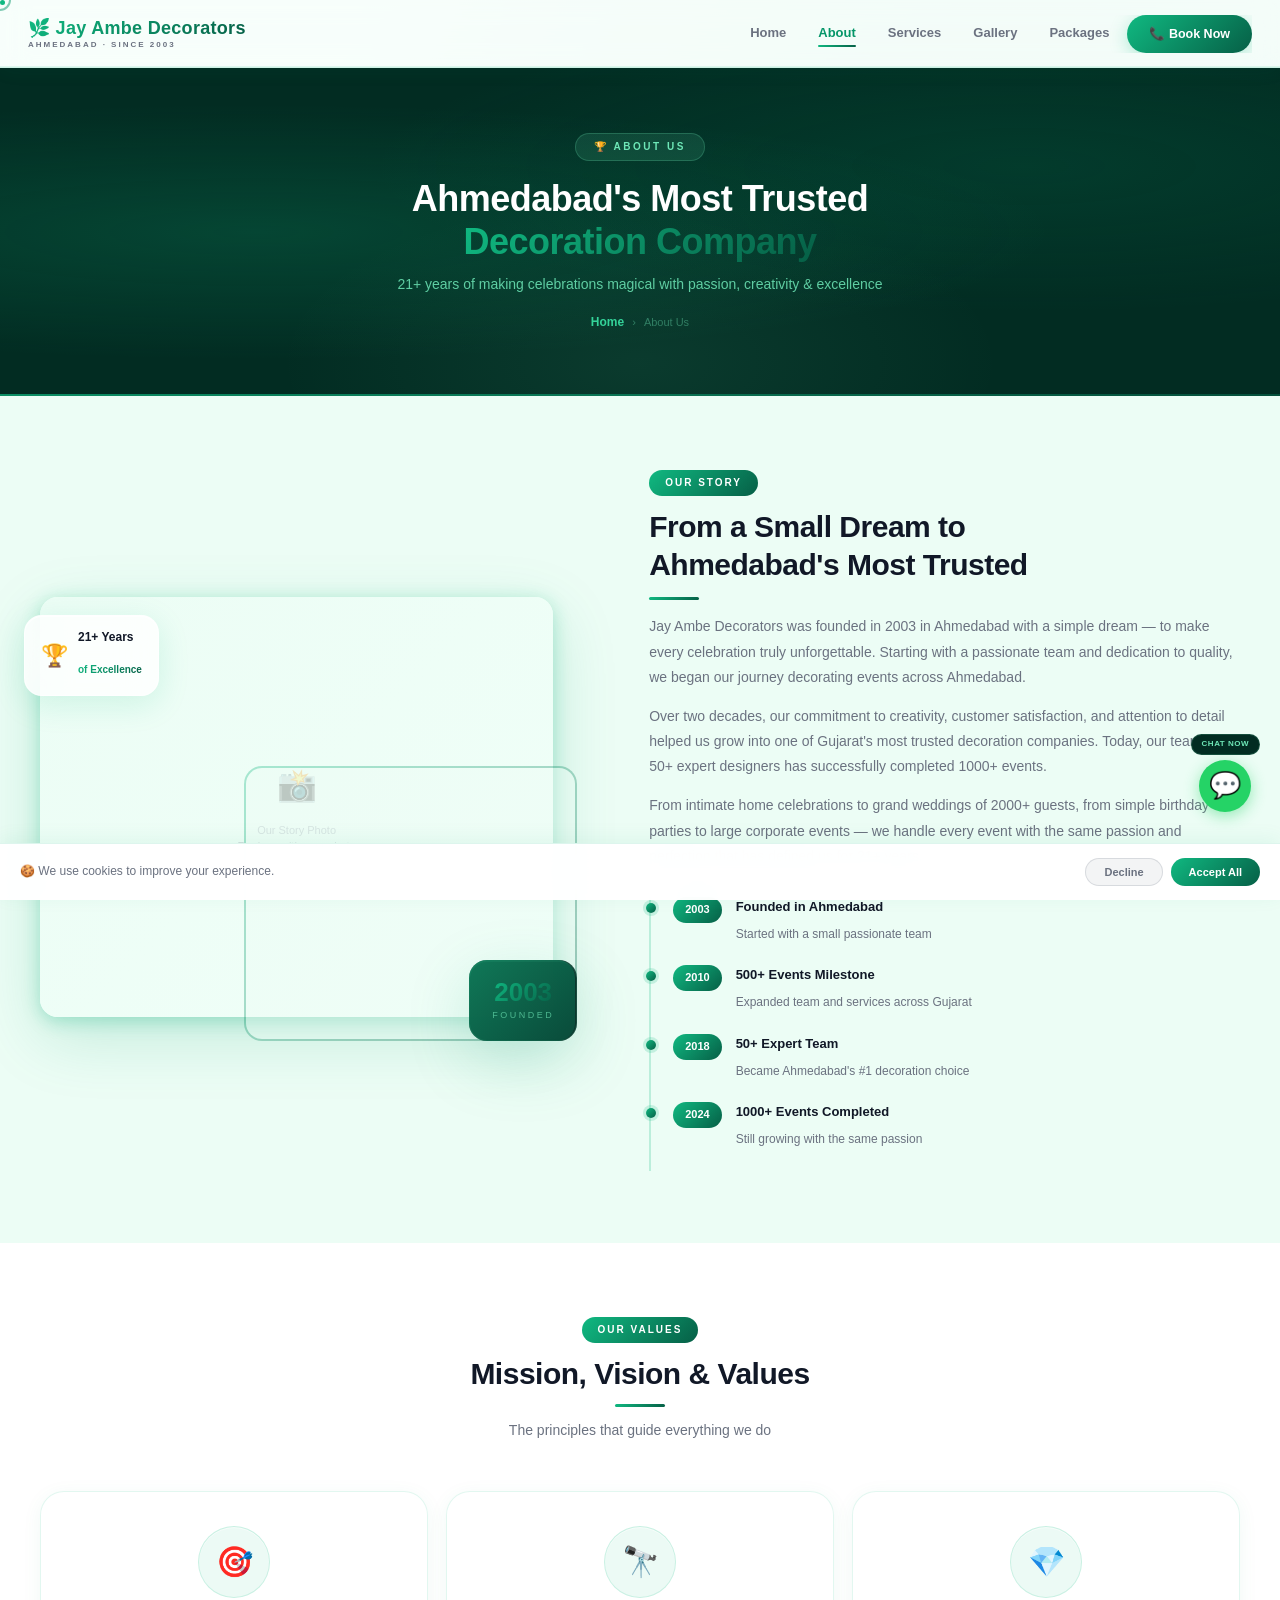
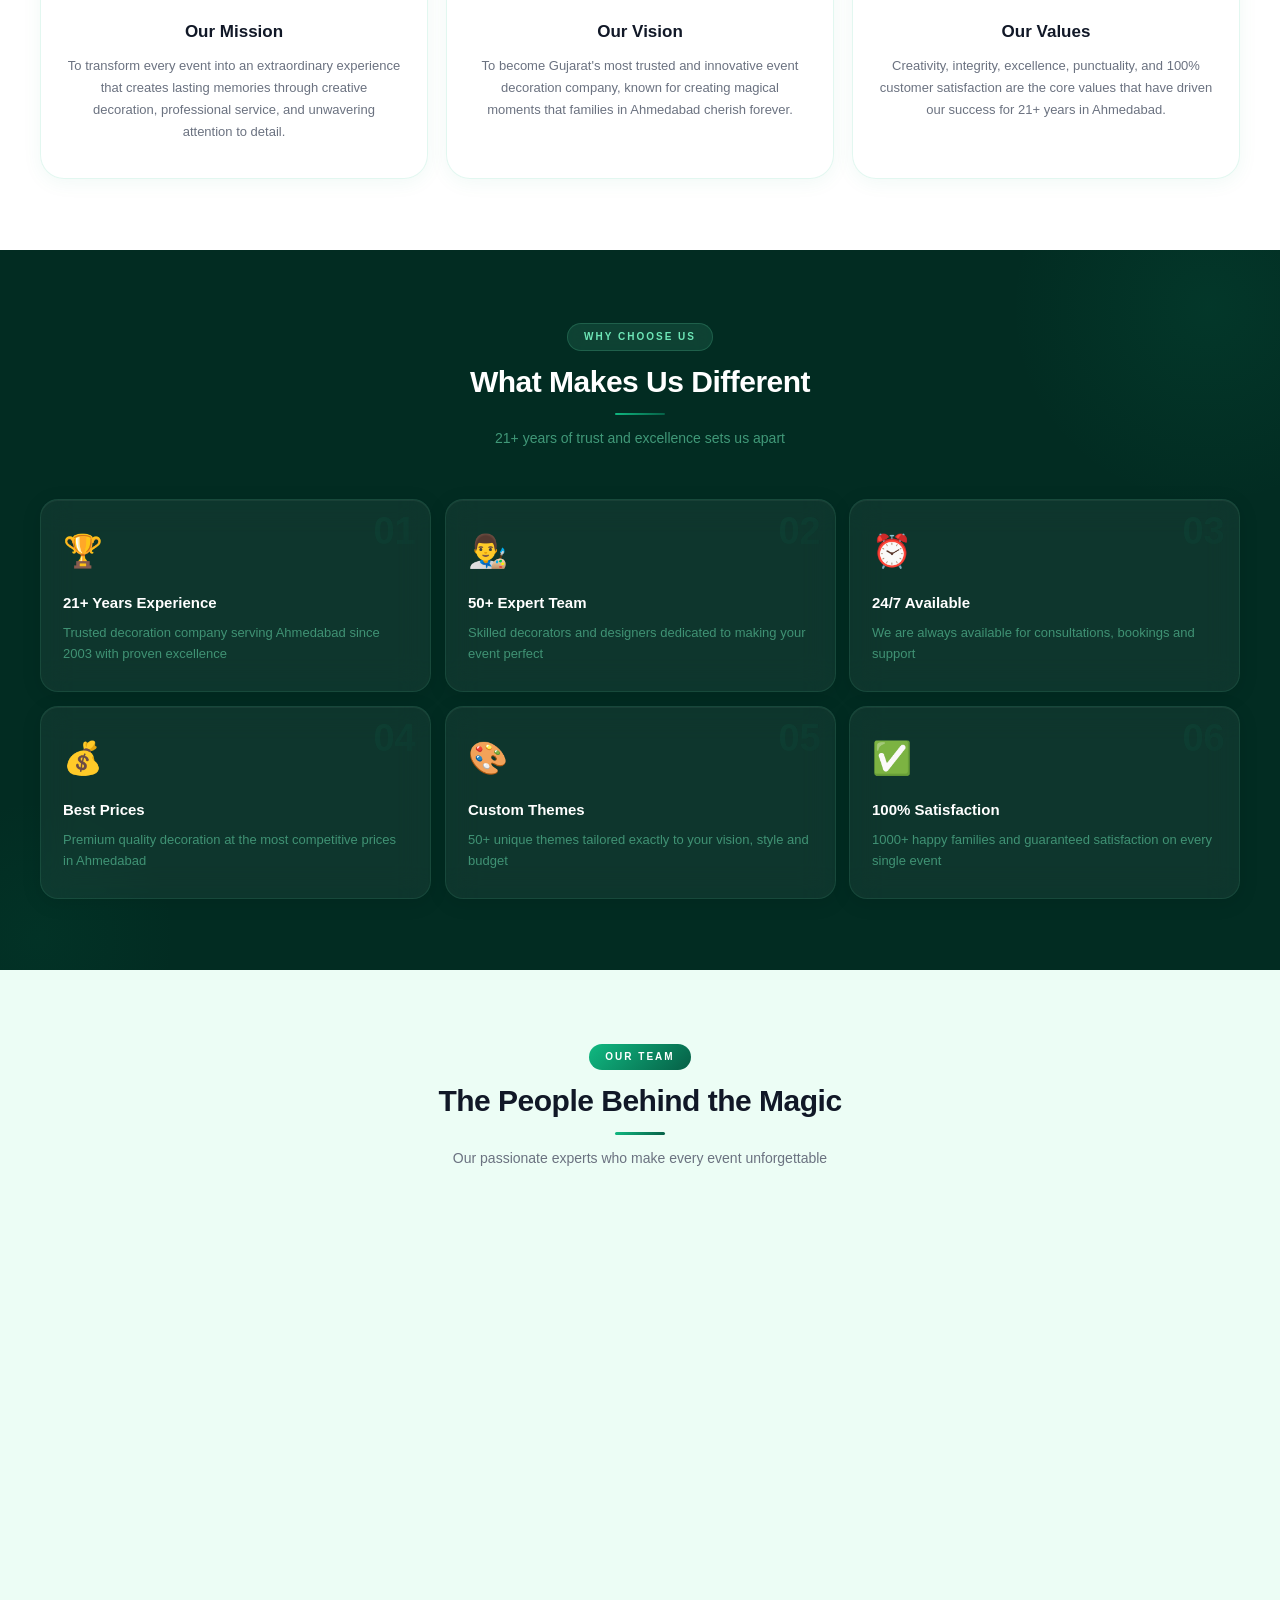
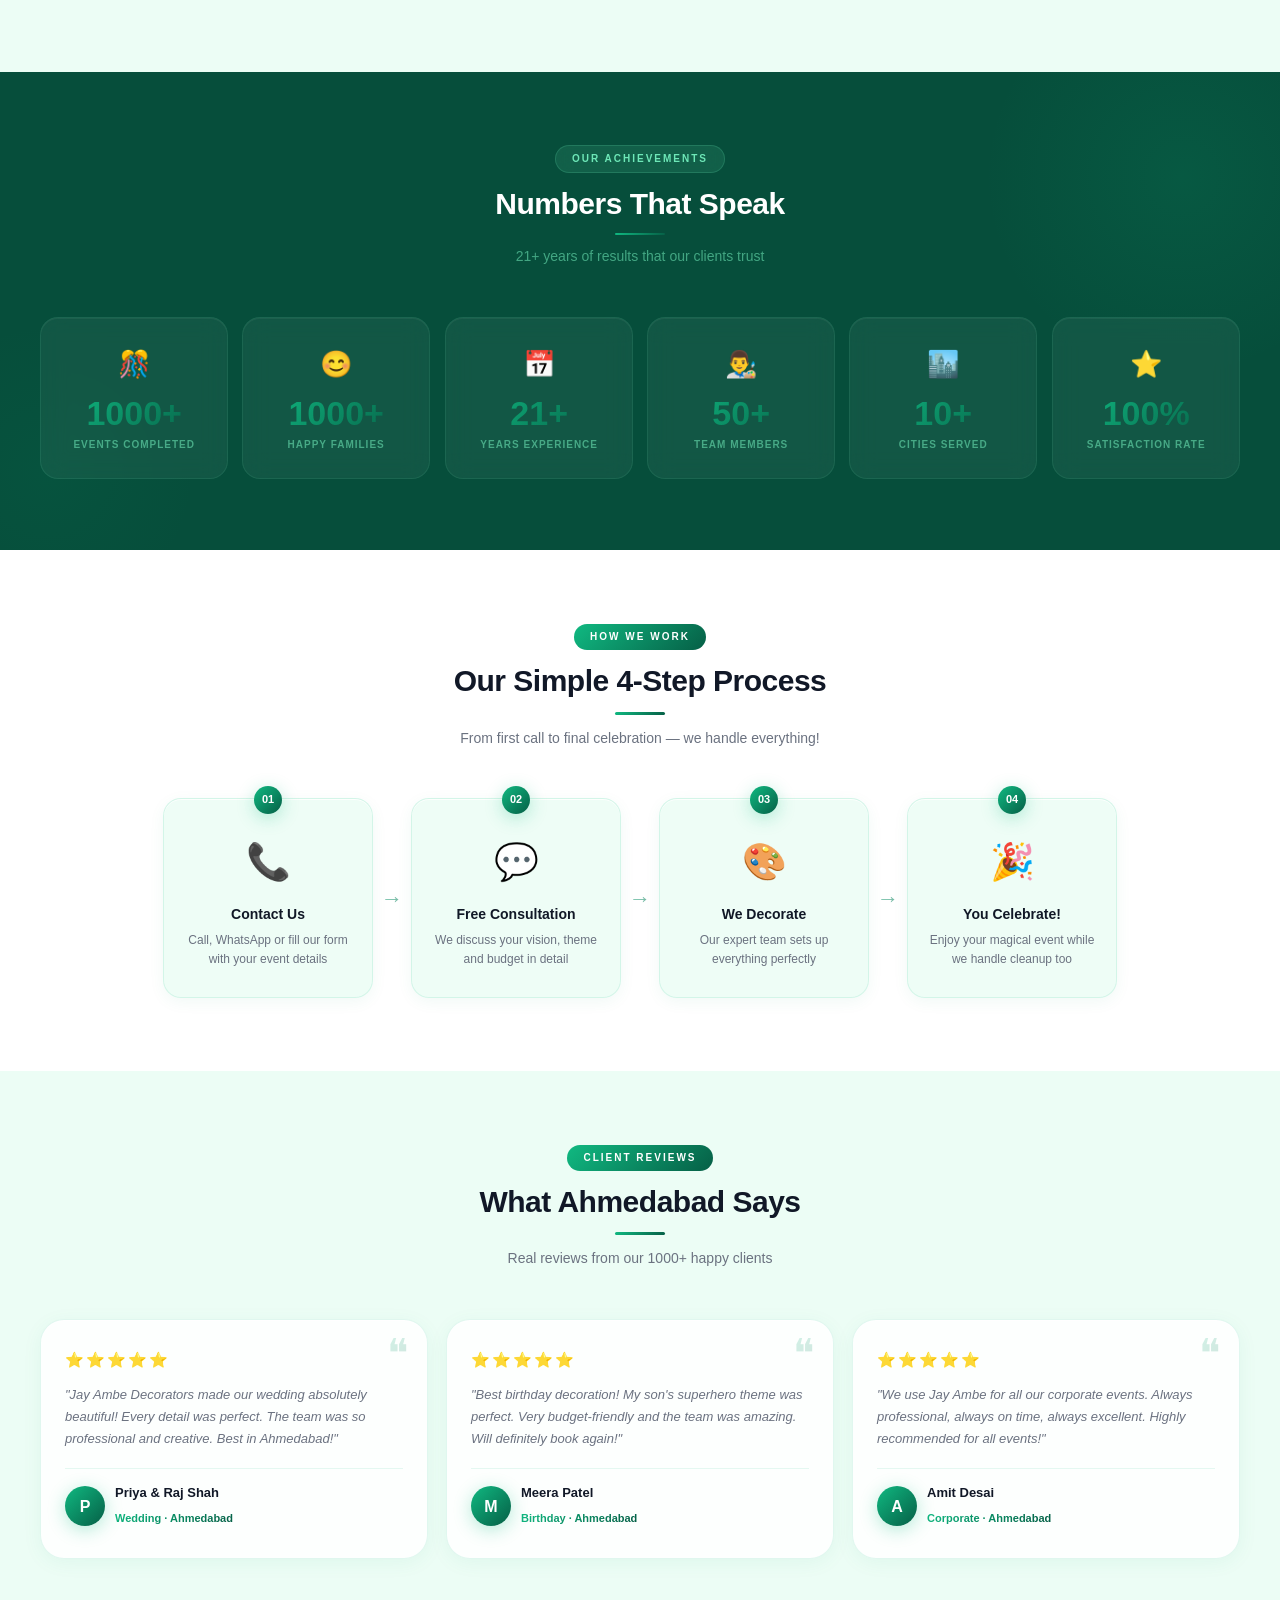
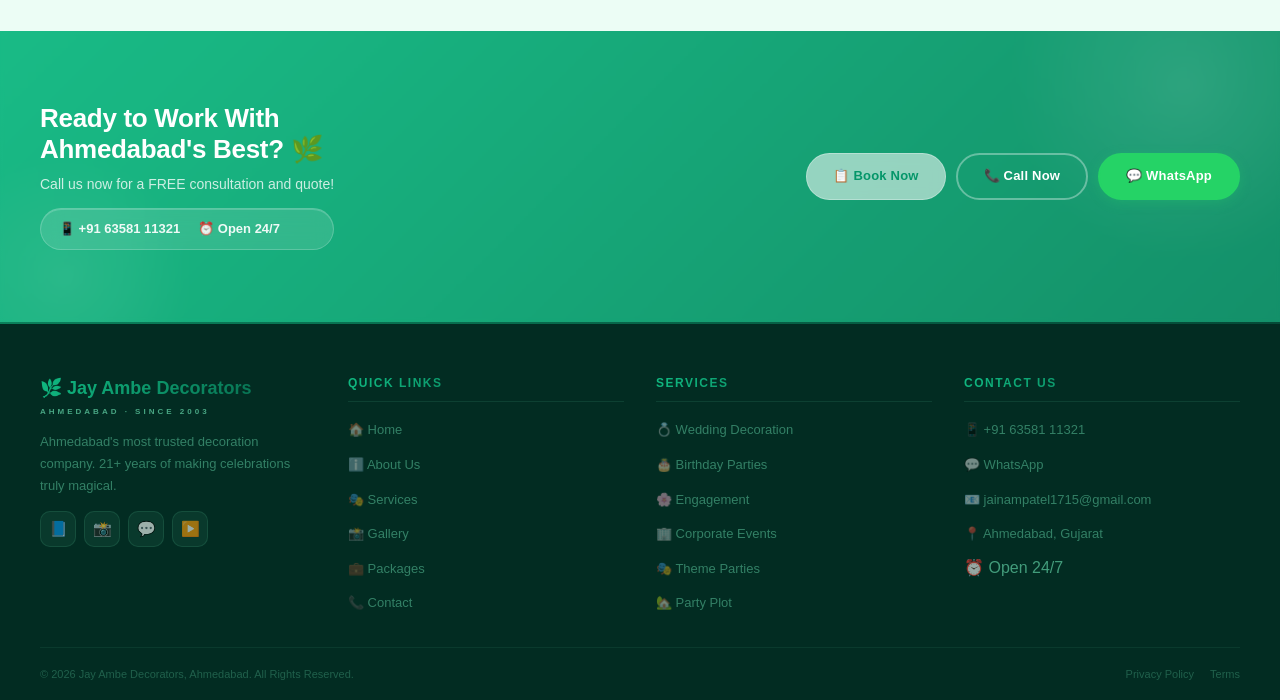
==== commit 09ced493: "Green" ====
--- a/about.html
+++ b/about.html
@@ -15,7 +15,9 @@
     <meta property="og:title" content="About Jay Ambe Decorators - Ahmedabad">
     <meta property="og:description" content="21+ years of excellence in decoration. 1000+ events, 50+ expert team.">
     <meta property="og:type" content="website">
-    <meta name="theme-color" content="#1E1B4B">
+
+    <!-- Green Theme -->
+    <meta name="theme-color" content="#022C22">
 
     <link rel="stylesheet" href="css/common.css">
     <link rel="stylesheet" href="css/about.css">
@@ -50,14 +52,14 @@
 <!-- NAVBAR -->
 <nav id="navbar" role="navigation" aria-label="Main navigation">
     <a href="index.html" class="logo-wrap" aria-label="Jay Ambe Decorators Home">
-        <span class="logo-main">🎊 Jay Ambe Decorators</span>
+        <span class="logo-main">🌿 Jay Ambe Decorators</span>
         <span class="logo-sub">Ahmedabad &middot; Since 2003</span>
     </a>
     <ul class="nav-links" id="navLinks" role="menubar">
-        <li role="none"><a href="index.html" role="menuitem">Home</a></li>
-        <li role="none"><a href="about.html" role="menuitem">About</a></li>
+        <li role="none"><a href="index.html"    role="menuitem">Home</a></li>
+        <li role="none"><a href="about.html"    role="menuitem">About</a></li>
         <li role="none"><a href="services.html" role="menuitem">Services</a></li>
-        <li role="none"><a href="gallery.html" role="menuitem">Gallery</a></li>
+        <li role="none"><a href="gallery.html"  role="menuitem">Gallery</a></li>
         <li role="none"><a href="packages.html" role="menuitem">Packages</a></li>
         <li role="none">
             <a href="contact.html" class="nav-book-btn" role="menuitem">📞 Book Now</a>
@@ -499,7 +501,7 @@
     <div class="container">
         <div class="about-cta-content">
             <div class="about-cta-text">
-                <h2>Ready to Work With<br>Ahmedabad's Best? 🎊</h2>
+                <h2>Ready to Work With<br>Ahmedabad's Best? 🌿</h2>
                 <p>Call us now for a FREE consultation and quote!</p>
                 <div class="about-cta-info">
                     <span>📱 +91 63581 11321</span>
@@ -522,7 +524,7 @@
         <div class="footer-grid">
             <div class="footer-section">
                 <div class="footer-brand">
-                    <span class="footer-logo">🎊 Jay Ambe Decorators</span>
+                    <span class="footer-logo">🌿 Jay Ambe Decorators</span>
                     <span class="footer-logo-sub">Ahmedabad &middot; Since 2003</span>
                 </div>
                 <p>Ahmedabad's most trusted decoration company. 21+ years of making celebrations truly magical.</p>
@@ -582,13 +584,15 @@
     <a href="https://wa.me/916358111321" class="wa-btn"
        target="_blank" rel="noopener" aria-label="WhatsApp">💬</a>
 </div>
+
 <button class="scroll-top" id="scrollTop"
         onclick="scrollToTop()" aria-label="Scroll to top">↑</button>
 
 <!-- MOBILE CALL BAR -->
 <div class="mobile-call-bar">
     <a href="tel:6358111321" class="mcb-call">📞 Call Now</a>
-    <a href="https://wa.me/916358111321" class="mcb-wa" target="_blank" rel="noopener">💬 WhatsApp</a>
+    <a href="https://wa.me/916358111321"
+       class="mcb-wa" target="_blank" rel="noopener">💬 WhatsApp</a>
 </div>
 
 <script src="js/common.js"></script>
--- a/css/common.css
+++ b/css/common.css
@@ -1,56 +1,90 @@
 /* ============================================
    JAY AMBE DECORATORS
-   Lavender #EDE7F6 + Blue #60A5FA + Violet #8B5CF6
+   Green Glassmorphism Theme
+   Mint #ECFDF5 + Emerald #10B981 + Forest #065F46
    Glassmorphism | Mobile First | Performance
    ============================================ */
 
+/* ========== RESET ========== */
 *, *::before, *::after {
     margin: 0;
     padding: 0;
     box-sizing: border-box;
 }
 
+/* ========== CSS VARIABLES ========== */
 :root {
     /* ===== BRAND ===== */
-    --bg-main:      #EDE7F6;
-    --bg-dark:      #1E1B4B;
+    --bg-main:      #ECFDF5;
+    --bg-dark:      #022C22;
     --card:         #FFFFFF;
     --card-glass:   rgba(255,255,255,0.18);
 
-    --primary:      #60A5FA;
-    --secondary:    #8B5CF6;
-    --accent:       #C4B5FD;
+    --primary:      #10B981;
+    --secondary:    #059669;
+    --accent:       #6EE7B7;
 
     --text-main:    #111827;
     --text-soft:    #6B7280;
 
     --border:       rgba(255,255,255,0.25);
-    --gradient:     linear-gradient(135deg, #60A5FA, #8B5CF6);
-
-    /* ===== EXTENDED PALETTE ===== */
-    --blue:         #60A5FA;
-    --blue-lt:      #93C5FD;
-    --blue-dk:      #3B82F6;
-    --blue-pale:    rgba(96,165,250,0.1);
-    --blue-rgb:     96, 165, 250;
-
-    --violet:       #8B5CF6;
-    --violet-lt:    #A78BFA;
-    --violet-dk:    #7C3AED;
-    --violet-pale:  rgba(139,92,246,0.1);
-    --violet-rgb:   139, 92, 246;
-
-    --purple-soft:  #C4B5FD;
-    --purple-pale:  rgba(196,181,253,0.15);
-
-    --lavender:     #EDE7F6;
-    --lavender-lt:  #F5F0FF;
-    --lavender-dk:  #DDD6F3;
-
-    --indigo:       #1E1B4B;
-    --indigo-lt:    #312E81;
-    --indigo-dk:    #0F0D2E;
-    --indigo-rgb:   30, 27, 75;
+    --gradient:     linear-gradient(135deg, #10B981, #065F46);
+
+    /* ===== EXTENDED GREEN PALETTE ===== */
+    --green:        #10B981;
+    --green-lt:     #34D399;
+    --green-dk:     #059669;
+    --green-pale:   rgba(16,185,129,0.1);
+    --green-rgb:    16, 185, 129;
+
+    --emerald:      #059669;
+    --emerald-lt:   #10B981;
+    --emerald-dk:   #047857;
+    --emerald-pale: rgba(5,150,105,0.1);
+    --emerald-rgb:  5, 150, 105;
+
+    --mint:         #6EE7B7;
+    --mint-pale:    rgba(110,231,183,0.15);
+
+    --sage:         #ECFDF5;
+    --sage-lt:      #F0FFF8;
+    --sage-dk:      #D1FAE5;
+
+    --forest:       #022C22;
+    --forest-lt:    #064E3B;
+    --forest-dk:    #011A15;
+    --forest-rgb:   2, 44, 34;
+
+    --teal:         #0D9488;
+    --teal-lt:      #14B8A6;
+    --teal-dk:      #0F766E;
+
+    /* ===== KEEP ORIGINAL NAMES (mapped to green) ===== */
+    --blue:         #10B981;
+    --blue-lt:      #34D399;
+    --blue-dk:      #059669;
+    --blue-pale:    rgba(16,185,129,0.1);
+    --blue-rgb:     16, 185, 129;
+
+    --violet:       #059669;
+    --violet-lt:    #10B981;
+    --violet-dk:    #047857;
+    --violet-pale:  rgba(5,150,105,0.1);
+    --violet-rgb:   5, 150, 105;
+
+    --purple-soft:  #6EE7B7;
+    --purple-pale:  rgba(110,231,183,0.15);
+
+    --lavender:     #ECFDF5;
+    --lavender-lt:  #F0FFF8;
+    --lavender-dk:  #D1FAE5;
+
+    --indigo:       #022C22;
+    --indigo-lt:    #064E3B;
+    --indigo-dk:    #011A15;
+    --indigo-rgb:   2, 44, 34;
+
+    --accent:       #6EE7B7;
 
     /* ===== TEXT ===== */
     --text-dark:    #111827;
@@ -63,8 +97,8 @@
 
     /* ===== BACKGROUNDS ===== */
     --bg-white:     #FFFFFF;
-    --bg-off:       #F5F0FF;
-    --bg-light:     #EDE7F6;
+    --bg-off:       #F0FFF8;
+    --bg-light:     #ECFDF5;
     --bg-card:      #FFFFFF;
 
     /* ===== UTILITY ===== */
@@ -76,52 +110,138 @@
 
     /* ===== GLASS ===== */
     --glass-bg:     rgba(255,255,255,0.55);
-    --glass-bg-dk:  rgba(30,27,75,0.75);
-    --glass-border: rgba(255,255,255,0.25);
-    --glass-blur:   12px;
-
-    /* ===== SHADOWS ===== */
-    --sh-xs:   0 1px 4px rgba(139,92,246,0.06);
-    --sh-sm:   0 2px 10px rgba(139,92,246,0.08);
-    --sh:      0 4px 18px rgba(139,92,246,0.1);
-    --sh-md:   0 6px 26px rgba(139,92,246,0.12);
-    --sh-lg:   0 12px 42px rgba(139,92,246,0.15);
-    --sh-xl:   0 20px 64px rgba(139,92,246,0.18);
-    --sh-blue: 0 4px 18px rgba(96,165,250,0.25);
-    --sh-violet: 0 4px 18px rgba(139,92,246,0.25);
-    --sh-glow: 0 0 20px rgba(96,165,250,0.2),
-               0 0 40px rgba(139,92,246,0.1);
+    --glass-bg-dk:  rgba(2,44,34,0.75);
+    --glass-border: rgba(255,255,255,0.30);
+    --glass-blur:   14px;
+
+    /* ===== SHADOWS (green-tinted) ===== */
+    --sh-xs:     0 1px 4px  rgba(5,150,105,0.06);
+    --sh-sm:     0 2px 10px rgba(5,150,105,0.08);
+    --sh:        0 4px 18px rgba(5,150,105,0.10);
+    --sh-md:     0 6px 26px rgba(5,150,105,0.12);
+    --sh-lg:     0 12px 42px rgba(5,150,105,0.15);
+    --sh-xl:     0 20px 64px rgba(5,150,105,0.18);
+    --sh-blue:   0 4px 18px rgba(16,185,129,0.25);
+    --sh-violet: 0 4px 18px rgba(5,150,105,0.25);
+    --sh-green:  0 4px 18px rgba(16,185,129,0.30);
+    --sh-glow:   0 0 20px rgba(16,185,129,0.25),
+                 0 0 40px rgba(5,150,105,0.15);
 
     /* ===== RADIUS ===== */
-    --r-xs:    6px;
-    --r-sm:    10px;
-    --r:       14px;
-    --r-lg:    18px;
-    --r-xl:    24px;
-    --r-2xl:   32px;
-    --r-full:  9999px;
+    --r-xs:   6px;
+    --r-sm:   10px;
+    --r:      14px;
+    --r-lg:   18px;
+    --r-xl:   24px;
+    --r-2xl:  32px;
+    --r-full: 9999px;
 
     /* ===== TRANSITIONS ===== */
-    --t-fast:  all 0.15s ease;
-    --t:       all 0.3s ease;
-    --t-slow:  all 0.5s ease;
+    --t-fast: all 0.15s ease;
+    --t:      all 0.3s ease;
+    --t-slow: all 0.5s ease;
 
     /* ===== LAYOUT ===== */
-    --max-w:       1200px;
-    --nav-h:       68px;
-    --nav-h-mob:   58px;
+    --max-w:     1200px;
+    --nav-h:     68px;
+    --nav-h-mob: 58px;
 
     /* ===== FONT ===== */
     --font: 'Inter', -apple-system, BlinkMacSystemFont,
             'Segoe UI', Roboto, Oxygen, Ubuntu, sans-serif;
 }
 
-/* ========== BASE ========== */
+/* ============================================
+   GLASSMORPHISM UTILITIES — Green
+   ============================================ */
+
+/* Glass Light */
+.glass-light {
+    background: rgba(255,255,255,0.55);
+    backdrop-filter: blur(16px);
+    -webkit-backdrop-filter: blur(16px);
+    border: 1px solid rgba(255,255,255,0.45);
+    box-shadow: 0 8px 32px rgba(5,150,105,0.08),
+                inset 0 1px 0 rgba(255,255,255,0.7);
+}
+
+/* Glass Dark */
+.glass-dark {
+    background: rgba(2,44,34,0.65);
+    backdrop-filter: blur(16px);
+    -webkit-backdrop-filter: blur(16px);
+    border: 1px solid rgba(110,231,183,0.15);
+    box-shadow: 0 8px 32px rgba(0,0,0,0.3),
+                inset 0 1px 0 rgba(110,231,183,0.12);
+}
+
+/* Glass Green — branded */
+.glass-green {
+    background: rgba(16,185,129,0.08);
+    backdrop-filter: blur(16px);
+    -webkit-backdrop-filter: blur(16px);
+    border: 1px solid rgba(16,185,129,0.22);
+    box-shadow: 0 8px 32px rgba(16,185,129,0.12),
+                inset 0 1px 0 rgba(255,255,255,0.12);
+}
+
+/* Glass Emerald */
+.glass-emerald {
+    background: rgba(5,150,105,0.08);
+    backdrop-filter: blur(16px);
+    -webkit-backdrop-filter: blur(16px);
+    border: 1px solid rgba(5,150,105,0.22);
+    box-shadow: 0 8px 32px rgba(5,150,105,0.14);
+}
+
+/* Glass Violet → Emerald (legacy compat) */
+.glass-violet {
+    background: rgba(5,150,105,0.08);
+    backdrop-filter: blur(16px);
+    -webkit-backdrop-filter: blur(16px);
+    border: 1px solid rgba(5,150,105,0.2);
+    box-shadow: 0 8px 32px rgba(5,150,105,0.12),
+                inset 0 1px 0 rgba(255,255,255,0.1);
+}
+
+/* Glass Blue → Green (legacy compat) */
+.glass-blue {
+    background: rgba(16,185,129,0.08);
+    backdrop-filter: blur(16px);
+    -webkit-backdrop-filter: blur(16px);
+    border: 1px solid rgba(16,185,129,0.2);
+    box-shadow: 0 8px 32px rgba(16,185,129,0.12);
+}
+
+/* Glass White Strong */
+.glass-white {
+    background: rgba(255,255,255,0.78);
+    backdrop-filter: blur(20px);
+    -webkit-backdrop-filter: blur(20px);
+    border: 1px solid rgba(255,255,255,0.55);
+    box-shadow: 0 8px 32px rgba(16,185,129,0.10),
+                inset 0 1px 0 rgba(255,255,255,0.85);
+}
+
+/* Glass Teal */
+.glass-teal {
+    background: rgba(13,148,136,0.08);
+    backdrop-filter: blur(16px);
+    -webkit-backdrop-filter: blur(16px);
+    border: 1px solid rgba(13,148,136,0.2);
+    box-shadow: 0 8px 32px rgba(13,148,136,0.12);
+}
+
+/* ============================================
+   BASE
+   ============================================ */
 html {
     scroll-behavior: smooth;
     -webkit-text-size-adjust: 100%;
     -webkit-tap-highlight-color: transparent;
     font-size: 16px;
+    width: 100%;
+    overflow-x: hidden;
 }
 
 body {
@@ -129,21 +249,25 @@
     background: var(--bg-main);
     color: var(--text-dark);
     line-height: 1.6;
+    width: 100%;
     overflow-x: hidden;
+    position: relative;
     -webkit-font-smoothing: antialiased;
     -moz-osx-font-smoothing: grayscale;
-    /* Subtle background pattern */
+    /* Green ambient glow */
     background-image:
         radial-gradient(ellipse at 20% 50%,
-            rgba(96,165,250,0.08) 0%, transparent 50%),
+            rgba(16,185,129,0.10) 0%, transparent 55%),
         radial-gradient(ellipse at 80% 20%,
-            rgba(139,92,246,0.06) 0%, transparent 50%),
+            rgba(5,150,105,0.07) 0%, transparent 50%),
         radial-gradient(ellipse at 50% 80%,
-            rgba(196,181,253,0.05) 0%, transparent 50%);
+            rgba(110,231,183,0.06) 0%, transparent 50%);
     background-attachment: fixed;
 }
 
-img {
+*, *::before, *::after { max-width: 100%; }
+
+img, iframe, video, embed, object {
     max-width: 100%;
     height: auto;
     display: block;
@@ -159,28 +283,28 @@
 input, select, textarea { font-family: var(--font); }
 
 ::selection {
-    background: var(--violet);
+    background: var(--emerald);
     color: var(--white);
 }
 
-/* ========== SCROLLBAR ========== */
+/* ============================================
+   SCROLLBAR — Green
+   ============================================ */
 ::-webkit-scrollbar { width: 6px; }
-::-webkit-scrollbar-track { background: var(--lavender); }
+::-webkit-scrollbar-track { background: var(--sage); }
 ::-webkit-scrollbar-thumb {
-    background: var(--accent);
+    background: var(--mint);
     border-radius: 10px;
 }
-::-webkit-scrollbar-thumb:hover {
-    background: var(--violet);
-}
-
-/* ============================================
-   LOADER
+::-webkit-scrollbar-thumb:hover { background: var(--emerald); }
+
+/* ============================================
+   LOADER — Green
    ============================================ */
 .loader {
     position: fixed;
     inset: 0;
-    background: var(--indigo);
+    background: var(--forest);
     display: flex;
     flex-direction: column;
     align-items: center;
@@ -203,13 +327,12 @@
     gap: 10px;
 }
 
-/* Gradient spinner */
 .loader-icon {
     width: 48px;
     height: 48px;
-    border: 3px solid rgba(196,181,253,0.15);
-    border-top-color: var(--blue);
-    border-right-color: var(--violet);
+    border: 3px solid rgba(110,231,183,0.15);
+    border-top-color: var(--green);
+    border-right-color: var(--emerald);
     border-radius: 50%;
     animation: spin 0.8s linear infinite;
     will-change: transform;
@@ -228,7 +351,7 @@
 }
 
 .loader-city {
-    color: var(--accent);
+    color: var(--mint);
     font-size: 9px;
     letter-spacing: 5px;
     text-transform: uppercase;
@@ -236,35 +359,37 @@
     opacity: 0.7;
 }
 
-@keyframes spin {
-    to { transform: rotate(360deg); }
-}
-
-/* ============================================
-   NAVBAR — Glassmorphism
+@keyframes spin { to { transform: rotate(360deg); } }
+
+/* ============================================
+   NAVBAR — Green Glassmorphism
    ============================================ */
 nav {
     position: sticky;
     top: 0;
     z-index: 1000;
     height: var(--nav-h);
-    background: var(--glass-bg);
+    width: 100%;
+    overflow: hidden;
+    /* Green-tinted glass */
+    background: rgba(255,255,255,0.60);
     backdrop-filter: blur(var(--glass-blur));
     -webkit-backdrop-filter: blur(var(--glass-blur));
-    border-bottom: 1px solid var(--glass-border);
+    border-bottom: 1px solid rgba(16,185,129,0.18);
+    box-shadow: 0 2px 20px rgba(5,150,105,0.06),
+                inset 0 -1px 0 rgba(16,185,129,0.10);
     display: flex;
     align-items: center;
     justify-content: space-between;
     padding: 0 28px;
-    transition: height 0.3s ease, box-shadow 0.3s ease,
-                background 0.3s ease;
-    will-change: height;
+    transition: height 0.3s ease, box-shadow 0.3s ease, background 0.3s ease;
 }
 
 nav.scrolled {
     height: 56px;
-    box-shadow: var(--sh-md);
-    background: rgba(255,255,255,0.72);
+    box-shadow: 0 4px 24px rgba(5,150,105,0.15);
+    background: rgba(255,255,255,0.88);
+    border-bottom-color: rgba(16,185,129,0.22);
 }
 
 /* Logo */
@@ -274,6 +399,8 @@
     line-height: 1.2;
     flex-shrink: 0;
     text-decoration: none;
+    max-width: calc(100% - 60px);
+    overflow: hidden;
 }
 
 .logo-main {
@@ -285,6 +412,8 @@
     background-clip: text;
     letter-spacing: 0.3px;
     white-space: nowrap;
+    overflow: hidden;
+    text-overflow: ellipsis;
 }
 
 .logo-sub {
@@ -293,6 +422,7 @@
     letter-spacing: 2px;
     font-weight: 600;
     text-transform: uppercase;
+    white-space: nowrap;
 }
 
 /* Nav Links Desktop */
@@ -303,6 +433,8 @@
     gap: 4px;
     margin: 0;
     padding: 0;
+    overflow: hidden;
+    flex-shrink: 1;
 }
 
 .nav-links li { list-style: none; }
@@ -319,7 +451,7 @@
     position: relative;
 }
 
-/* Gradient underline effect */
+/* Green gradient underline */
 .nav-links a::after {
     content: '';
     position: absolute;
@@ -333,73 +465,73 @@
     border-radius: 2px;
 }
 
-.nav-links a:hover {
-    color: var(--violet);
-}
+.nav-links a:hover { color: var(--emerald); }
 
 .nav-links a:hover::after,
-.nav-links a.active::after {
-    transform: scaleX(1);
-}
-
-.nav-links a.active {
-    color: var(--violet);
-}
-
-/* Book Now Button — Gradient */
+.nav-links a.active::after { transform: scaleX(1); }
+
+.nav-links a.active { color: var(--emerald); }
+
+/* Book Now Button */
 .nav-book-btn {
     background: var(--gradient) !important;
     color: var(--white) !important;
+    -webkit-text-fill-color: var(--white) !important;
     font-weight: 700 !important;
     border-radius: var(--r-full) !important;
     padding: 9px 22px !important;
     font-size: 12.5px !important;
     border: none !important;
-    box-shadow: var(--sh-violet);
+    box-shadow: var(--sh-green);
     transition: var(--t) !important;
-    -webkit-text-fill-color: var(--white) !important;
 }
 
 .nav-book-btn::after { display: none !important; }
 
 .nav-book-btn:hover {
     transform: translateY(-2px) !important;
-    box-shadow: 0 8px 24px rgba(139,92,246,0.4) !important;
+    box-shadow: 0 8px 24px rgba(5,150,105,0.45) !important;
     filter: brightness(1.1);
 }
 
-/* Hamburger */
+/* ============================================
+   HAMBURGER
+   ============================================ */
 .hamburger {
     display: none;
     flex-direction: column;
     justify-content: center;
     align-items: center;
     gap: 5px;
-    width: 38px;
-    height: 38px;
-    background: var(--violet-pale);
-    border: 1px solid rgba(139,92,246,0.2);
+    width: 40px;
+    height: 40px;
+    min-width: 40px;
+    background: var(--green-pale);
+    border: 1px solid rgba(16,185,129,0.22);
     border-radius: var(--r-sm);
     cursor: pointer;
     padding: 0;
     transition: var(--t-fast);
     -webkit-tap-highlight-color: transparent;
     flex-shrink: 0;
+    position: relative;
+    z-index: 1001;
 }
 
 .hamburger:hover {
-    background: rgba(139,92,246,0.15);
-    border-color: var(--violet);
+    background: rgba(16,185,129,0.18);
+    border-color: var(--green);
 }
 
 .ham-line {
     display: block;
     width: 18px;
     height: 2px;
-    background: var(--violet);
+    background: var(--emerald);
     border-radius: 2px;
     transition: var(--t-fast);
     transform-origin: center;
+    pointer-events: none;
 }
 
 /* X animation */
@@ -414,11 +546,20 @@
     transform: translateY(-7px) rotate(-45deg);
 }
 
-/* ===== MOBILE NAV DRAWER ===== */
+/* ============================================
+   NAV CLOSE BUTTON
+   ============================================ */
+.nav-close-btn {
+    display: none !important;
+}
+
+/* ============================================
+   NAV OVERLAY
+   ============================================ */
 .nav-overlay {
     position: fixed;
     inset: 0;
-    background: rgba(30,27,75,0.5);
+    background: rgba(2,44,34,0.55);
     z-index: 998;
     opacity: 0;
     visibility: hidden;
@@ -432,145 +573,33 @@
     visibility: visible;
 }
 
-@media (max-width: 768px) {
-    .hamburger { display: flex; }
-
-    .nav-links {
-        position: fixed;
-        top: 0;
-        right: 0;
-        width: min(300px, 85vw);
-        height: 100vh;
-        height: 100dvh;
-        background: rgba(255,255,255,0.92);
-        backdrop-filter: blur(20px);
-        -webkit-backdrop-filter: blur(20px);
-        flex-direction: column;
-        align-items: stretch;
-        justify-content: flex-start;
-        gap: 0;
-        padding: 0;
-        margin: 0;
-        z-index: 999;
-        overflow-y: auto;
-        transform: translateX(100%);
-        transition: transform 0.35s cubic-bezier(0.4, 0, 0.2, 1);
-        border-left: 1px solid rgba(139,92,246,0.15);
-        box-shadow: -10px 0 50px rgba(30,27,75,0.15);
-    }
-
-    .nav-links.active { transform: translateX(0); }
-
-    .nav-links::before {
-        content: 'MENU';
-        display: block;
-        background: var(--gradient);
-        -webkit-background-clip: text;
-        -webkit-text-fill-color: transparent;
-        background-clip: text;
-        font-size: 10px;
-        font-weight: 800;
-        letter-spacing: 4px;
-        padding: 24px 20px 16px;
-        border-bottom: 1px solid rgba(139,92,246,0.1);
-        margin-bottom: 8px;
-    }
-
-    .nav-close-btn {
-        position: absolute;
-        top: 16px;
-        right: 16px;
-        width: 32px;
-        height: 32px;
-        background: var(--violet-pale);
-        border: 1px solid rgba(139,92,246,0.2);
-        border-radius: 50%;
-        display: flex;
-        align-items: center;
-        justify-content: center;
-        color: var(--violet);
-        font-size: 16px;
-        cursor: pointer;
-        transition: var(--t-fast);
-    }
-
-    .nav-close-btn:hover {
-        background: var(--violet);
-        color: var(--white);
-    }
-
-    .nav-links li {
-        width: 100%;
-        padding: 0 12px;
-        margin-bottom: 4px;
-    }
-
-    .nav-links a {
-        font-size: 15px;
-        font-weight: 600;
-        padding: 13px 16px;
-        color: var(--text-med);
-        border-radius: var(--r-sm);
-        border-left: 3px solid transparent;
-        transition: var(--t-fast);
-    }
-
-    .nav-links a::after { display: none; }
-
-    .nav-links a:hover,
-    .nav-links a.active {
-        color: var(--violet);
-        background: var(--violet-pale);
-        border-left-color: var(--violet);
-        padding-left: 20px;
-    }
-
-    .nav-links li:last-child {
-        margin-top: 16px;
-        padding: 0 12px 24px;
-    }
-
-    .nav-book-btn {
-        display: flex !important;
-        justify-content: center !important;
-        width: 100% !important;
-        padding: 14px 20px !important;
-        font-size: 14px !important;
-        border-radius: var(--r-full) !important;
-    }
-
-    nav { padding: 0 16px; }
-    .logo-main { font-size: 16px; }
-}
-
-/* ============================================
-   PAGE HERO BANNER
+/* ============================================
+   PAGE HERO — Deep Forest Green
    ============================================ */
 .page-hero {
-    background: var(--indigo);
+    background: var(--forest);
     padding: 64px 24px;
     text-align: center;
     color: var(--white);
     position: relative;
     overflow: hidden;
-}
-
-/* Gradient orbs background */
+    width: 100%;
+}
+
 .page-hero::before {
     content: '';
     position: absolute;
     inset: 0;
     background:
         radial-gradient(ellipse at 20% 50%,
-            rgba(96,165,250,0.15) 0%, transparent 55%),
+            rgba(16,185,129,0.18) 0%, transparent 55%),
         radial-gradient(ellipse at 80% 30%,
-            rgba(139,92,246,0.12) 0%, transparent 45%),
+            rgba(5,150,105,0.14) 0%, transparent 45%),
         radial-gradient(ellipse at 50% 90%,
-            rgba(196,181,253,0.08) 0%, transparent 40%);
+            rgba(110,231,183,0.08) 0%, transparent 40%);
     pointer-events: none;
 }
 
-/* Bottom gradient line */
 .page-hero::after {
     content: '';
     position: absolute;
@@ -579,7 +608,7 @@
     right: 0;
     height: 2px;
     background: var(--gradient);
-    opacity: 0.6;
+    opacity: 0.7;
 }
 
 .page-hero-inner {
@@ -592,8 +621,8 @@
     display: inline-flex;
     align-items: center;
     gap: 6px;
-    background: rgba(196,181,253,0.1);
-    color: var(--accent);
+    background: rgba(110,231,183,0.12);
+    color: var(--mint);
     padding: 5px 18px;
     border-radius: var(--r-full);
     font-size: 10px;
@@ -601,7 +630,7 @@
     letter-spacing: 2.5px;
     text-transform: uppercase;
     margin-bottom: 16px;
-    border: 1px solid rgba(196,181,253,0.2);
+    border: 1px solid rgba(110,231,183,0.22);
     backdrop-filter: blur(8px);
 }
 
@@ -616,7 +645,7 @@
 
 .page-hero p {
     font-size: 14px;
-    color: rgba(196,181,253,0.8);
+    color: rgba(110,231,183,0.85);
     max-width: 500px;
     margin: 0 auto;
     line-height: 1.7;
@@ -631,27 +660,25 @@
     font-size: 12px;
 }
 
-.breadcrumb a {
-    color: var(--blue);
-    font-weight: 600;
-}
-
+.breadcrumb a { color: var(--green-lt); font-weight: 600; }
 .breadcrumb a:hover { text-decoration: underline; }
-
-.breadcrumb span {
-    color: rgba(196,181,253,0.4);
-    font-size: 11px;
-}
+.breadcrumb span { color: rgba(110,231,183,0.4); font-size: 11px; }
 
 /* ============================================
    SECTIONS & LAYOUT
    ============================================ */
-section { padding: 72px 24px; }
+section {
+    padding: 72px 24px;
+    width: 100%;
+    overflow-x: hidden;
+}
 
 .container {
     max-width: var(--max-w);
     margin: 0 auto;
     width: 100%;
+    padding-left: 0;
+    padding-right: 0;
 }
 
 .section-header {
@@ -659,11 +686,11 @@
     margin-bottom: 48px;
 }
 
-/* Gradient badge */
 .section-tag {
     display: inline-block;
     background: var(--gradient);
     color: var(--white);
+    -webkit-text-fill-color: var(--white);
     padding: 5px 16px;
     border-radius: var(--r-full);
     font-size: 10px;
@@ -690,7 +717,6 @@
     line-height: 1.7;
 }
 
-/* Gradient divider */
 .divider {
     width: 50px;
     height: 3px;
@@ -700,7 +726,7 @@
 }
 
 /* ============================================
-   BUTTONS
+   BUTTONS — Green Theme
    ============================================ */
 .btn {
     display: inline-flex;
@@ -721,76 +747,74 @@
     text-decoration: none;
     position: relative;
     overflow: hidden;
+    max-width: 100%;
 }
 
 .btn:active { transform: scale(0.96) !important; }
 
-/* Gradient — Primary */
-.btn-primary,
-.btn-accent,
-.btn-gold {
+/* Gradient Primary */
+.btn-primary, .btn-accent, .btn-gold {
     background: var(--gradient);
     color: var(--white);
+    -webkit-text-fill-color: var(--white);
     border: none;
-    box-shadow: var(--sh-violet);
-}
-
-.btn-primary:hover,
-.btn-accent:hover,
-.btn-gold:hover {
+    box-shadow: var(--sh-green);
+}
+
+.btn-primary:hover, .btn-accent:hover, .btn-gold:hover {
     transform: translateY(-2px);
-    box-shadow: 0 8px 24px rgba(139,92,246,0.4);
+    box-shadow: 0 8px 24px rgba(5,150,105,0.45);
     filter: brightness(1.08);
     color: var(--white);
 }
 
-/* Violet — Secondary */
+/* Emerald */
 .btn-secondary {
-    background: var(--violet);
+    background: var(--emerald);
     color: var(--white);
-    border-color: var(--violet);
-    box-shadow: var(--sh-violet);
+    -webkit-text-fill-color: var(--white);
+    border-color: var(--emerald);
+    box-shadow: var(--sh-green);
 }
 
 .btn-secondary:hover {
-    background: var(--violet-dk);
+    background: var(--emerald-dk);
     transform: translateY(-2px);
-    box-shadow: 0 8px 24px rgba(139,92,246,0.4);
+    box-shadow: 0 8px 24px rgba(5,150,105,0.45);
+}
+
+/* Green (was Blue) */
+.btn-blue {
+    background: var(--green);
     color: var(--white);
-}
-
-/* Blue Filled */
-.btn-blue {
-    background: var(--blue);
-    color: var(--white);
-    border-color: var(--blue);
+    -webkit-text-fill-color: var(--white);
+    border-color: var(--green);
     box-shadow: var(--sh-blue);
 }
 
 .btn-blue:hover {
-    background: var(--blue-dk);
+    background: var(--green-dk);
     transform: translateY(-2px);
-    color: var(--white);
-}
-
-/* Dark — Indigo */
+}
+
+/* Forest Dark (was Indigo) */
 .btn-dark {
-    background: var(--indigo);
-    color: var(--accent);
-    border-color: var(--indigo);
+    background: var(--forest);
+    color: var(--mint);
+    border-color: var(--forest);
     box-shadow: var(--sh);
 }
 
 .btn-dark:hover {
-    background: var(--indigo-lt);
+    background: var(--forest-lt);
     transform: translateY(-2px);
-    color: var(--accent);
-}
-
-/* White / Glass */
+    color: var(--mint);
+}
+
+/* White Glass */
 .btn-white {
     background: var(--glass-bg);
-    color: var(--violet);
+    color: var(--emerald);
     border: 1px solid var(--glass-border);
     backdrop-filter: blur(8px);
 }
@@ -799,19 +823,19 @@
     background: var(--white);
     transform: translateY(-2px);
     box-shadow: var(--sh);
-    color: var(--violet);
-}
-
-/* Outline Gradient */
+    color: var(--emerald);
+}
+
+/* Outline Emerald */
 .btn-outline {
     background: transparent;
-    color: var(--violet);
-    border: 2px solid var(--violet);
+    color: var(--emerald);
+    border: 2px solid var(--emerald);
 }
 
 .btn-outline:hover {
-    background: var(--violet-pale);
-    color: var(--violet);
+    background: var(--emerald-pale);
+    color: var(--emerald);
     transform: translateY(-2px);
 }
 
@@ -823,7 +847,7 @@
 }
 
 .btn-outline-white:hover {
-    background: rgba(255,255,255,0.1);
+    background: rgba(255,255,255,0.12);
     border-color: var(--white);
     color: var(--white);
     transform: translateY(-2px);
@@ -833,6 +857,7 @@
 .btn-wa {
     background: var(--green-wa);
     color: var(--white);
+    -webkit-text-fill-color: var(--white);
     border-color: var(--green-wa);
     box-shadow: 0 3px 12px rgba(37,211,102,0.25);
 }
@@ -840,8 +865,22 @@
 .btn-wa:hover {
     background: var(--green-wa-dk);
     transform: translateY(-2px);
-    box-shadow: 0 8px 20px rgba(37,211,102,0.35);
+    box-shadow: 0 8px 20px rgba(37,211,102,0.38);
+}
+
+/* Teal */
+.btn-teal {
+    background: var(--teal);
     color: var(--white);
+    -webkit-text-fill-color: var(--white);
+    border-color: var(--teal);
+    box-shadow: 0 4px 18px rgba(13,148,136,0.28);
+}
+
+.btn-teal:hover {
+    background: var(--teal-dk);
+    transform: translateY(-2px);
+    box-shadow: 0 8px 24px rgba(13,148,136,0.40);
 }
 
 /* Sizes */
@@ -889,15 +928,18 @@
 @keyframes wa-pulse {
     0%, 100% { box-shadow: 0 4px 15px rgba(37,211,102,0.45); }
     50% {
-        box-shadow: 0 4px 28px rgba(37,211,102,0.7);
+        box-shadow: 0 4px 28px rgba(37,211,102,0.72);
         transform: scale(1.04);
     }
 }
 
-@keyframes glow-pulse {
-    0%, 100% { box-shadow: var(--sh-glow); }
-    50% { box-shadow: 0 0 30px rgba(96,165,250,0.3),
-                       0 0 60px rgba(139,92,246,0.15); }
+/* Green glow pulse */
+@keyframes green-pulse {
+    0%, 100% { box-shadow: 0 4px 15px rgba(16,185,129,0.40); }
+    50% {
+        box-shadow: 0 4px 30px rgba(16,185,129,0.70);
+        transform: scale(1.04);
+    }
 }
 
 @keyframes gradient-shift {
@@ -915,84 +957,70 @@
     transition: opacity 0.65s ease, transform 0.65s ease;
     will-change: opacity, transform;
 }
-
-.reveal.visible {
-    opacity: 1;
-    transform: translateY(0);
-}
+.reveal.visible { opacity: 1; transform: translateY(0); }
 
 .reveal-left {
     opacity: 0;
     transform: translateX(-28px);
     transition: opacity 0.65s ease, transform 0.65s ease;
 }
-.reveal-left.visible {
-    opacity: 1;
-    transform: translateX(0);
-}
+.reveal-left.visible { opacity: 1; transform: translateX(0); }
 
 .reveal-right {
     opacity: 0;
     transform: translateX(28px);
     transition: opacity 0.65s ease, transform 0.65s ease;
 }
-.reveal-right.visible {
-    opacity: 1;
-    transform: translateX(0);
-}
+.reveal-right.visible { opacity: 1; transform: translateX(0); }
 
 .reveal-scale {
     opacity: 0;
     transform: scale(0.92);
     transition: opacity 0.6s ease, transform 0.6s ease;
 }
-.reveal-scale.visible {
-    opacity: 1;
-    transform: scale(1);
-}
-
-/* Stagger */
-.stagger > *:nth-child(1)  { transition-delay: 0.05s; }
-.stagger > *:nth-child(2)  { transition-delay: 0.12s; }
-.stagger > *:nth-child(3)  { transition-delay: 0.19s; }
-.stagger > *:nth-child(4)  { transition-delay: 0.26s; }
-.stagger > *:nth-child(5)  { transition-delay: 0.33s; }
-.stagger > *:nth-child(6)  { transition-delay: 0.40s; }
-.stagger > *:nth-child(7)  { transition-delay: 0.47s; }
-.stagger > *:nth-child(8)  { transition-delay: 0.54s; }
-.stagger > *:nth-child(9)  { transition-delay: 0.61s; }
-
-/* ============================================
-   GLASS CARD COMPONENT
+.reveal-scale.visible { opacity: 1; transform: scale(1); }
+
+/* Stagger delays */
+.stagger > *:nth-child(1) { transition-delay: 0.05s; }
+.stagger > *:nth-child(2) { transition-delay: 0.12s; }
+.stagger > *:nth-child(3) { transition-delay: 0.19s; }
+.stagger > *:nth-child(4) { transition-delay: 0.26s; }
+.stagger > *:nth-child(5) { transition-delay: 0.33s; }
+.stagger > *:nth-child(6) { transition-delay: 0.40s; }
+.stagger > *:nth-child(7) { transition-delay: 0.47s; }
+.stagger > *:nth-child(8) { transition-delay: 0.54s; }
+.stagger > *:nth-child(9) { transition-delay: 0.61s; }
+
+/* ============================================
+   GLASS CARD — Green
    ============================================ */
 .glass-card {
     background: var(--glass-bg);
     backdrop-filter: blur(var(--glass-blur));
     -webkit-backdrop-filter: blur(var(--glass-blur));
-    border: 1px solid var(--glass-border);
+    border: 1px solid rgba(16,185,129,0.18);
     border-radius: var(--r-lg);
     transition: var(--t);
+    box-shadow: 0 4px 24px rgba(5,150,105,0.06);
 }
 
 .glass-card:hover {
-    box-shadow: var(--sh-lg);
+    box-shadow: 0 12px 42px rgba(5,150,105,0.16);
     transform: translateY(-4px);
-    border-color: rgba(139,92,246,0.3);
+    border-color: rgba(16,185,129,0.32);
 }
 
 /* ============================================
    PLACEHOLDER IMAGE
    ============================================ */
 .placeholder-img {
-    background: linear-gradient(135deg,
-        var(--lavender) 0%,
-        var(--lavender-lt) 100%);
+    background: linear-gradient(135deg, var(--sage), var(--sage-lt));
     display: flex;
     flex-direction: column;
     align-items: center;
     justify-content: center;
     gap: 10px;
-    border: 2px dashed rgba(139,92,246,0.2);
+    border: 2px dashed rgba(16,185,129,0.22);
     border-radius: var(--r);
     position: relative;
     overflow: hidden;
@@ -1009,7 +1037,7 @@
     background: linear-gradient(
         105deg,
         transparent 0%,
-        rgba(139,92,246,0.05) 50%,
+        rgba(16,185,129,0.06) 50%,
         transparent 100%
     );
     animation: shimmer 2.5s infinite;
@@ -1069,8 +1097,8 @@
 }
 
 .wa-label {
-    background: var(--indigo);
-    color: var(--accent);
+    background: var(--forest);
+    color: var(--mint);
     padding: 3px 10px;
     border-radius: var(--r-full);
     font-size: 8px;
@@ -1078,11 +1106,11 @@
     letter-spacing: 0.5px;
     text-transform: uppercase;
     white-space: nowrap;
-    border: 1px solid rgba(196,181,253,0.15);
-}
-
-/* ============================================
-   SCROLL TO TOP
+    border: 1px solid rgba(110,231,183,0.18);
+}
+
+/* ============================================
+   SCROLL TO TOP — Green
    ============================================ */
 .scroll-top {
     position: fixed;
@@ -1092,6 +1120,7 @@
     height: 42px;
     background: var(--gradient);
     color: var(--white);
+    -webkit-text-fill-color: var(--white);
     border: none;
     border-radius: 50%;
     font-size: 16px;
@@ -1100,7 +1129,7 @@
     display: none;
     align-items: center;
     justify-content: center;
-    box-shadow: var(--sh-violet);
+    box-shadow: var(--sh-green);
     transition: var(--t);
     z-index: 999;
     -webkit-tap-highlight-color: transparent;
@@ -1108,7 +1137,7 @@
 
 .scroll-top:hover {
     transform: scale(1.1) translateY(-2px);
-    box-shadow: 0 8px 24px rgba(139,92,246,0.4);
+    box-shadow: 0 8px 24px rgba(5,150,105,0.45);
 }
 
 /* ============================================
@@ -1119,56 +1148,25 @@
     position: fixed;
     bottom: 0;
     left: 0;
+    right: 0;
     width: 100%;
-    background: rgba(255,255,255,0.9);
+    z-index: 997;
+    background: rgba(255,255,255,0.97);
     backdrop-filter: blur(12px);
     -webkit-backdrop-filter: blur(12px);
-    padding: 7px 10px;
-    z-index: 997;
-    gap: 6px;
-    border-top: 1px solid rgba(139,92,246,0.12);
-    box-shadow: 0 -4px 20px rgba(30,27,75,0.08);
-}
-
-.mobile-call-bar a {
-    flex: 1;
-    padding: 10px 8px;
-    border-radius: var(--r-full);
-    text-align: center;
-    font-size: 12px;
-    font-weight: 700;
-    transition: var(--t-fast);
-    display: flex;
-    align-items: center;
-    justify-content: center;
-    gap: 5px;
-    -webkit-tap-highlight-color: transparent;
-    letter-spacing: 0.2px;
-    border: none;
-}
-
-.mcb-call {
-    background: var(--gradient);
-    color: var(--white) !important;
-}
-
-.mcb-wa {
-    background: var(--green-wa);
-    color: var(--white) !important;
-}
-
-.mcb-call:active,
-.mcb-wa:active { opacity: 0.85; }
-
-/* ============================================
-   COOKIE BANNER
+    border-top: 1px solid rgba(16,185,129,0.18);
+    box-shadow: 0 -4px 20px rgba(5,150,105,0.10);
+}
+
+/* ============================================
+   COOKIE BANNER — Green
    ============================================ */
 .cookie-banner {
     position: fixed;
     bottom: 0;
     left: 0;
     width: 100%;
-    background: rgba(255,255,255,0.9);
+    background: rgba(255,255,255,0.97);
     backdrop-filter: blur(12px);
     -webkit-backdrop-filter: blur(12px);
     padding: 14px 20px;
@@ -1178,16 +1176,12 @@
     z-index: 8000;
     gap: 12px;
     flex-wrap: wrap;
-    border-top: 1px solid rgba(139,92,246,0.12);
-    box-shadow: 0 -4px 20px rgba(30,27,75,0.08);
+    border-top: 1px solid rgba(16,185,129,0.14);
+    box-shadow: 0 -4px 20px rgba(5,150,105,0.07);
     animation: fadeInUp 0.4s ease;
 }
 
-.cookie-banner p {
-    font-size: 12px;
-    color: var(--text-gray);
-}
-
+.cookie-banner p { font-size: 12px; color: var(--text-gray); }
 .cookie-btns { display: flex; gap: 8px; }
 
 .cookie-btn {
@@ -1204,11 +1198,12 @@
 .cookie-accept {
     background: var(--gradient);
     color: var(--white);
+    -webkit-text-fill-color: var(--white);
 }
 
 .cookie-accept:hover {
     filter: brightness(1.1);
-    box-shadow: var(--sh-violet);
+    box-shadow: var(--sh-green);
 }
 
 .cookie-decline {
@@ -1217,35 +1212,33 @@
     border: 1px solid rgba(107,114,128,0.2);
 }
 
-.cookie-decline:hover {
-    background: rgba(107,114,128,0.12);
-}
-
-/* ============================================
-   FOOTER
+.cookie-decline:hover { background: rgba(107,114,128,0.14); }
+
+/* ============================================
+   FOOTER — Deep Forest Green
    ============================================ */
 footer {
-    background: var(--indigo);
-    color: rgba(196,181,253,0.6);
+    background: var(--forest);
+    color: rgba(110,231,183,0.6);
     padding: 52px 24px 16px;
     position: relative;
-}
-
-/* Top gradient line */
+    width: 100%;
+    overflow-x: hidden;
+}
+
 footer::before {
     content: '';
     position: absolute;
-    top: 0;
-    left: 0;
-    right: 0;
+    top: 0; left: 0; right: 0;
     height: 2px;
     background: var(--gradient);
-    opacity: 0.5;
+    opacity: 0.6;
 }
 
 .footer-inner {
     max-width: var(--max-w);
     margin: 0 auto;
+    overflow-x: hidden;
 }
 
 .footer-grid {
@@ -1273,15 +1266,15 @@
 
 .footer-logo-sub {
     font-size: 8px;
-    color: var(--accent);
+    color: var(--mint);
     letter-spacing: 3px;
     text-transform: uppercase;
     font-weight: 600;
-    opacity: 0.6;
+    opacity: 0.65;
 }
 
 .footer-section p {
-    color: rgba(196,181,253,0.45);
+    color: rgba(110,231,183,0.45);
     font-size: 13px;
     line-height: 1.7;
 }
@@ -1297,7 +1290,7 @@
     letter-spacing: 1.5px;
     margin-bottom: 14px;
     padding-bottom: 8px;
-    border-bottom: 1px solid rgba(196,181,253,0.08);
+    border-bottom: 1px solid rgba(110,231,183,0.10);
 }
 
 .footer-links {
@@ -1308,7 +1301,7 @@
 }
 
 .footer-links a {
-    color: rgba(196,181,253,0.45);
+    color: rgba(110,231,183,0.45);
     font-size: 13px;
     transition: var(--t-fast);
     display: inline-flex;
@@ -1316,39 +1309,32 @@
     gap: 5px;
 }
 
-.footer-links a:hover {
-    color: var(--blue);
-    transform: translateX(4px);
-}
-
-.social-links {
-    display: flex;
-    gap: 8px;
-    margin-top: 14px;
-}
+.footer-links a:hover { color: var(--green-lt); transform: translateX(4px); }
+
+.social-links { display: flex; gap: 8px; margin-top: 14px; }
 
 .social-link {
     width: 36px;
     height: 36px;
-    background: rgba(196,181,253,0.06);
+    background: rgba(110,231,183,0.07);
     border-radius: var(--r-sm);
     display: flex;
     align-items: center;
     justify-content: center;
     font-size: 15px;
     transition: var(--t);
-    border: 1px solid rgba(196,181,253,0.1);
+    border: 1px solid rgba(110,231,183,0.12);
 }
 
 .social-link:hover {
     background: var(--gradient);
     border-color: transparent;
     transform: translateY(-3px);
-    box-shadow: var(--sh-violet);
+    box-shadow: var(--sh-green);
 }
 
 .footer-bottom {
-    border-top: 1px solid rgba(196,181,253,0.06);
+    border-top: 1px solid rgba(110,231,183,0.07);
     padding-top: 18px;
     display: flex;
     justify-content: space-between;
@@ -1357,33 +1343,21 @@
     gap: 10px;
 }
 
-.footer-bottom p {
-    color: rgba(196,181,253,0.25);
-    font-size: 11px;
-}
-
-.footer-bottom-links {
-    display: flex;
-    gap: 16px;
-}
+.footer-bottom p { color: rgba(110,231,183,0.28); font-size: 11px; }
+.footer-bottom-links { display: flex; gap: 16px; }
 
 .footer-bottom-links a {
-    color: rgba(196,181,253,0.25);
+    color: rgba(110,231,183,0.28);
     font-size: 11px;
     transition: var(--t-fast);
 }
 
-.footer-bottom-links a:hover { color: var(--blue); }
-
-/* ============================================
-   FORM SHARED
-   ============================================ */
-.form-row {
-    display: grid;
-    grid-template-columns: 1fr 1fr;
-    gap: 14px;
-}
-
+.footer-bottom-links a:hover { color: var(--green-lt); }
+
+/* ============================================
+   FORM SHARED — Green Focus
+   ============================================ */
+.form-row { display: grid; grid-template-columns: 1fr 1fr; gap: 14px; }
 .form-group { margin-bottom: 15px; }
 
 .form-group label {
@@ -1402,7 +1376,7 @@
     width: 100%;
     padding: 12px 14px;
     background: var(--white);
-    border: 2px solid rgba(139,92,246,0.12);
+    border: 2px solid rgba(16,185,129,0.14);
     border-radius: var(--r-sm);
     font-family: var(--font);
     font-size: 13px;
@@ -1422,14 +1396,11 @@
 .form-group input:focus,
 .form-group select:focus,
 .form-group textarea:focus {
-    border-color: var(--violet);
-    box-shadow: 0 0 0 3px rgba(139,92,246,0.08);
-}
-
-.form-group textarea {
-    min-height: 100px;
-    resize: vertical;
-}
+    border-color: var(--emerald);
+    box-shadow: 0 0 0 3px rgba(5,150,105,0.10);
+}
+
+.form-group textarea { min-height: 100px; resize: vertical; }
 
 .form-group select {
     cursor: pointer;
@@ -1440,12 +1411,12 @@
 }
 
 /* ============================================
-   SUCCESS BOX
+   SUCCESS BOX — Green
    ============================================ */
 .success-box {
     display: none;
-    background: var(--indigo);
-    border: 1px solid rgba(96,165,250,0.3);
+    background: var(--forest);
+    border: 1px solid rgba(16,185,129,0.30);
     color: var(--white);
     padding: 24px;
     border-radius: var(--r-lg);
@@ -1455,11 +1426,7 @@
     box-shadow: var(--sh-glow);
 }
 
-.success-icon {
-    font-size: 40px;
-    display: block;
-    margin-bottom: 10px;
-}
+.success-icon { font-size: 40px; display: block; margin-bottom: 10px; }
 
 .success-box h4 {
     font-size: 18px;
@@ -1473,18 +1440,18 @@
 
 .success-box p {
     font-size: 13px;
-    color: rgba(196,181,253,0.75);
+    color: rgba(110,231,183,0.78);
     line-height: 1.6;
 }
 
 /* ============================================
-   FAQ SHARED
+   FAQ SHARED — Green
    ============================================ */
 .faq-container { max-width: 700px; margin: 0 auto; }
 
 .faq-item {
     background: var(--white);
-    border: 1.5px solid rgba(139,92,246,0.1);
+    border: 1.5px solid rgba(16,185,129,0.12);
     border-radius: var(--r);
     margin-bottom: 10px;
     overflow: hidden;
@@ -1492,13 +1459,13 @@
 }
 
 .faq-item:hover {
-    border-color: rgba(139,92,246,0.25);
+    border-color: rgba(16,185,129,0.28);
     box-shadow: var(--sh-sm);
 }
 
 .faq-item.active {
-    border-color: var(--violet);
-    box-shadow: 0 0 20px rgba(139,92,246,0.08);
+    border-color: var(--emerald);
+    box-shadow: 0 0 20px rgba(5,150,105,0.10);
 }
 
 .faq-question {
@@ -1516,11 +1483,11 @@
     user-select: none;
 }
 
-.faq-question:hover { color: var(--violet); }
+.faq-question:hover { color: var(--emerald); }
 
 .faq-icon {
     font-size: 20px;
-    color: var(--blue);
+    color: var(--green);
     flex-shrink: 0;
     transition: transform 0.3s ease, color 0.3s ease;
     font-weight: 400;
@@ -1529,7 +1496,7 @@
 
 .faq-item.active .faq-icon {
     transform: rotate(45deg);
-    color: var(--violet);
+    color: var(--emerald);
 }
 
 .faq-answer {
@@ -1548,24 +1515,23 @@
 }
 
 /* ============================================
-   CURSOR
+   CURSOR — Green (Desktop only)
    ============================================ */
 .cursor {
     width: 22px;
     height: 22px;
-    border: 2px solid var(--violet);
+    border: 2px solid var(--emerald);
     border-radius: 50%;
     position: fixed;
     pointer-events: none;
     z-index: 9998;
     opacity: 0.5;
-    mix-blend-mode: normal;
 }
 
 .cursor-dot {
     width: 5px;
     height: 5px;
-    background: var(--blue);
+    background: var(--green);
     border-radius: 50%;
     position: fixed;
     pointer-events: none;
@@ -1573,18 +1539,76 @@
 }
 
 /* ============================================
-   RESPONSIVE
-   ============================================ */
+   STAT HIGHLIGHT
+   ============================================ */
+.stat-number {
+    background: var(--gradient);
+    -webkit-background-clip: text;
+    -webkit-text-fill-color: transparent;
+    background-clip: text;
+    font-weight: 800;
+}
+
+/* ============================================
+   BADGE UTILS
+   ============================================ */
+.badge-green {
+    display: inline-flex;
+    align-items: center;
+    gap: 4px;
+    background: var(--green-pale);
+    color: var(--emerald-dk);
+    border: 1px solid rgba(16,185,129,0.22);
+    padding: 3px 10px;
+    border-radius: var(--r-full);
+    font-size: 10px;
+    font-weight: 700;
+    letter-spacing: 0.5px;
+}
+
+.badge-mint {
+    background: rgba(110,231,183,0.15);
+    color: var(--forest);
+    border: 1px solid rgba(110,231,183,0.30);
+    padding: 3px 10px;
+    border-radius: var(--r-full);
+    font-size: 10px;
+    font-weight: 700;
+}
+
+/* ============================================
+   SECTION ALT BG — subtle green tint
+   ============================================ */
+.section-alt {
+    background: linear-gradient(
+        180deg,
+        rgba(236,253,245,0.5) 0%,
+        rgba(240,255,248,0.8) 100%
+    );
+}
+
+.section-dark {
+    background: var(--forest);
+    color: var(--white);
+}
+
+/* ============================================
+   RESPONSIVE BREAKPOINTS
+   ============================================ */
+
+/* Large Desktop */
 @media (min-width: 1400px) {
     :root { --max-w: 1300px; }
     .section-title { font-size: 34px; }
     section { padding: 82px 32px; }
 }
 
+/* Desktop */
 @media (max-width: 1200px) {
     section { padding: 62px 22px; }
 }
 
+/* Tablet Landscape */
 @media (max-width: 1024px) {
     nav { padding: 0 18px; }
     .nav-links { gap: 2px; }
@@ -1593,71 +1617,328 @@
     .logo-main { font-size: 16px; }
 }
 
+/* ============================================
+   MOBILE — 768px
+   ============================================ */
 @media (max-width: 768px) {
-    nav { height: var(--nav-h-mob); padding: 0 16px; }
+
+    /* --- Nav --- */
+    nav {
+        height: var(--nav-h-mob);
+        padding: 0 16px;
+        overflow: visible;
+    }
+
     .logo-main { font-size: 15px; }
-    .logo-sub { font-size: 7px; }
-
-    .section-title { font-size: 24px; }
+    .logo-sub  { font-size: 7px; }
+    .hamburger { display: flex; }
+
+    /* --- Nav Drawer --- */
+    .nav-links {
+        position: fixed;
+        top: 0;
+        right: 0;
+        width: min(300px, 85vw);
+        max-width: 85vw;
+        height: 100vh;
+        height: 100dvh;
+        /* Green-tinted glass drawer */
+        background: rgba(255,255,255,0.97);
+        backdrop-filter: blur(22px);
+        -webkit-backdrop-filter: blur(22px);
+        flex-direction: column;
+        align-items: stretch;
+        justify-content: flex-start;
+        gap: 0;
+        padding: 0;
+        margin: 0;
+        z-index: 999;
+        overflow-x: hidden;
+        overflow-y: auto;
+        transform: translateX(100%);
+        transition: transform 0.35s cubic-bezier(0.4, 0, 0.2, 1);
+        border-left: 1px solid rgba(16,185,129,0.18);
+        box-shadow: -10px 0 50px rgba(2,44,34,0.14);
+    }
+
+    .nav-links.active { transform: translateX(0); }
+
+    /* MENU label — green gradient */
+    .nav-links::before {
+        content: 'MENU';
+        display: block;
+        background: var(--gradient);
+        -webkit-background-clip: text;
+        -webkit-text-fill-color: transparent;
+        background-clip: text;
+        font-size: 10px;
+        font-weight: 800;
+        letter-spacing: 4px;
+        padding: 24px 20px 16px;
+        border-bottom: 1px solid rgba(16,185,129,0.12);
+        margin-bottom: 8px;
+        flex-shrink: 0;
+    }
+
+    /* Close button — green */
+    .nav-close-btn {
+        display: flex !important;
+        position: absolute;
+        top: 16px;
+        right: 16px;
+        width: 32px;
+        height: 32px;
+        background: var(--green-pale);
+        border: 1px solid rgba(16,185,129,0.22);
+        border-radius: 50%;
+        align-items: center;
+        justify-content: center;
+        color: var(--emerald);
+        font-size: 16px;
+        cursor: pointer;
+        transition: var(--t-fast);
+        z-index: 1001;
+        flex-shrink: 0;
+    }
+
+    .nav-close-btn:hover {
+        background: var(--emerald);
+        color: var(--white);
+    }
+
+    .nav-links li {
+        width: 100%;
+        padding: 0 12px;
+        margin-bottom: 4px;
+        flex-shrink: 0;
+    }
+
+    .nav-links a {
+        font-size: 15px;
+        font-weight: 600;
+        padding: 13px 16px;
+        color: var(--text-med);
+        border-radius: var(--r-sm);
+        border-left: 3px solid transparent;
+        transition: var(--t-fast);
+        display: block;
+        white-space: nowrap;
+    }
+
+    .nav-links a::after { display: none; }
+
+    .nav-links a:hover,
+    .nav-links a.active {
+        color: var(--emerald);
+        background: var(--green-pale);
+        border-left-color: var(--emerald);
+        padding-left: 20px;
+    }
+
+    .nav-links li:last-child {
+        margin-top: 16px;
+        padding: 0 12px 24px;
+    }
+
+    .nav-book-btn {
+        display: flex !important;
+        justify-content: center !important;
+        width: 100% !important;
+        padding: 14px 20px !important;
+        font-size: 14px !important;
+        border-radius: var(--r-full) !important;
+    }
+
+    /* --- Sections --- */
+    .section-title    { font-size: 24px; }
     .section-subtitle { font-size: 13px; }
-    .section-header { margin-bottom: 36px; }
-    section { padding: 52px 16px; }
-
-    .page-hero { padding: 48px 16px; }
+    .section-header   { margin-bottom: 36px; }
+    section           { padding: 52px 16px; }
+
+    /* --- Page Hero --- */
+    .page-hero    { padding: 48px 16px; }
     .page-hero h1 { font-size: 26px; }
 
-    .mobile-call-bar { display: flex; }
-    .whatsapp-float { bottom: 68px; right: 15px; }
-    .wa-btn { width: 48px; height: 48px; font-size: 22px; }
-    .wa-label { display: none; }
-    .scroll-top { bottom: 68px; right: 15px; width: 40px; height: 40px; font-size: 14px; }
-
-    footer { padding: 38px 16px 80px; }
-    .footer-grid { gap: 26px; }
-    .footer-bottom { flex-direction: column; text-align: center; }
-    .footer-bottom-links { justify-content: center; }
-
-    .form-row { grid-template-columns: 1fr; gap: 0; }
-    .cookie-banner { padding: 12px 16px; }
-
+    /* --- Mobile Call Bar: SHOW --- */
+    .mobile-call-bar {
+        display: flex !important;
+        flex-direction: row;
+        align-items: stretch;
+        padding-bottom: env(safe-area-inset-bottom, 0px);
+    }
+
+    .mobile-call-bar a {
+        flex: 1;
+        display: flex;
+        align-items: center;
+        justify-content: center;
+        gap: 6px;
+        min-height: 50px;
+        padding: 12px 8px;
+        font-size: 13px;
+        font-weight: 700;
+        text-decoration: none;
+        text-align: center;
+        white-space: nowrap;
+        -webkit-tap-highlight-color: transparent;
+        transition: filter 0.15s ease;
+        border: none;
+        letter-spacing: 0.2px;
+    }
+
+    .mcb-call {
+        background: var(--gradient);
+        color: #ffffff !important;
+        -webkit-text-fill-color: #ffffff !important;
+        border-right: 1px solid rgba(255,255,255,0.15);
+    }
+
+    .mcb-call:active { filter: brightness(0.88); }
+
+    .mcb-wa {
+        background: #25D366;
+        color: #ffffff !important;
+        -webkit-text-fill-color: #ffffff !important;
+    }
+
+    .mcb-wa:active { filter: brightness(0.88); }
+
+    /* --- Body padding --- */
     body {
         background-image: none;
-    }
-}
-
+        padding-bottom: calc(50px + env(safe-area-inset-bottom, 0px));
+    }
+
+    /* --- Cookie above call bar --- */
+    .cookie-banner {
+        bottom: calc(50px + env(safe-area-inset-bottom, 0px));
+    }
+
+    /* --- Float buttons above call bar --- */
+    .whatsapp-float {
+        bottom: calc(62px + env(safe-area-inset-bottom, 0px));
+        right: 15px;
+    }
+
+    .wa-btn     { width: 48px; height: 48px; font-size: 22px; }
+    .wa-label   { display: none; }
+
+    .scroll-top {
+        bottom: calc(62px + env(safe-area-inset-bottom, 0px));
+        right: 15px;
+        width: 38px;
+        height: 38px;
+        font-size: 14px;
+    }
+
+    /* --- Footer --- */
+    footer {
+        padding: 38px 16px calc(60px + env(safe-area-inset-bottom, 0px));
+    }
+
+    .footer-grid        { gap: 26px; }
+    .footer-bottom      { flex-direction: column; text-align: center; }
+    .footer-bottom-links { justify-content: center; }
+
+    /* --- Form --- */
+    .form-row { grid-template-columns: 1fr; gap: 0; }
+}
+
+/* Large Mobile — 576px */
 @media (max-width: 576px) {
-    .section-title { font-size: 22px; }
-    .page-hero h1 { font-size: 22px; }
-    .page-hero { padding: 42px 14px; }
-    .btn { padding: 10px 20px; font-size: 12px; }
-}
-
+    .section-title  { font-size: 22px; }
+    .page-hero h1   { font-size: 22px; }
+    .page-hero      { padding: 42px 14px; }
+    .btn            { padding: 10px 20px; font-size: 12px; }
+
+    .mobile-call-bar a {
+        font-size: 12px;
+        gap: 5px;
+        min-height: 48px;
+        padding: 11px 6px;
+    }
+}
+
+/* Small Mobile — 380px */
 @media (max-width: 380px) {
-    nav { height: 52px; padding: 0 12px; }
-    .logo-main { font-size: 13px; }
-    .logo-sub { display: none; }
+    nav           { height: 52px; padding: 0 12px; }
+    .logo-main    { font-size: 13px; }
+    .logo-sub     { display: none; }
     .section-title { font-size: 20px; }
-    section { padding: 42px 12px; }
+    section       { padding: 42px 12px; }
     .page-hero h1 { font-size: 20px; }
-}
-
+
+    .mobile-call-bar a {
+        font-size: 11px;
+        gap: 4px;
+        min-height: 46px;
+        padding: 10px 4px;
+    }
+}
+
+/* Ultra Small — 320px */
 @media (max-width: 320px) {
-    .logo-main { font-size: 12px; }
+    .logo-main     { font-size: 12px; }
     .section-title { font-size: 18px; }
-    .btn { padding: 9px 14px; font-size: 11px; }
-}
-
+    .btn           { padding: 9px 14px; font-size: 11px; }
+
+    .mobile-call-bar a { font-size: 10px; gap: 3px; }
+}
+
+/* Landscape Phone */
+@media (max-width: 768px) and (orientation: landscape) {
+    .mobile-call-bar a {
+        min-height: 42px;
+        padding: 8px 8px;
+        font-size: 12px;
+    }
+
+    body {
+        padding-bottom: calc(42px + env(safe-area-inset-bottom, 0px));
+    }
+
+    .whatsapp-float,
+    .scroll-top {
+        bottom: calc(52px + env(safe-area-inset-bottom, 0px));
+    }
+
+    .cookie-banner {
+        bottom: calc(42px + env(safe-area-inset-bottom, 0px));
+    }
+
+    footer {
+        padding-bottom: calc(52px + env(safe-area-inset-bottom, 0px));
+    }
+}
+
+/* iOS Safe Area */
+@supports (padding-bottom: env(safe-area-inset-bottom)) {
+    @media (max-width: 768px) {
+        .mobile-call-bar {
+            padding-bottom: env(safe-area-inset-bottom);
+        }
+    }
+}
+
+/* Small landscape */
 @media (max-height: 500px) and (orientation: landscape) {
-    .page-hero { padding: 28px 20px; }
+    .page-hero    { padding: 28px 20px; }
     .page-hero h1 { font-size: 20px; }
-    section { padding: 36px 20px; }
-}
-
+    section       { padding: 36px 20px; }
+}
+
+/* Print */
 @media print {
     .loader, nav, .whatsapp-float, .scroll-top,
-    .mobile-call-bar, .cookie-banner, .cursor, .cursor-dot {
-        display: none !important;
-    }
-    body { background: #fff; color: #000; background-image: none; }
+    .mobile-call-bar, .cookie-banner,
+    .cursor, .cursor-dot { display: none !important; }
+
+    body {
+        background: #fff !important;
+        color: #000 !important;
+        background-image: none !important;
+        padding-bottom: 0 !important;
+    }
+
     section { padding: 20px 0; }
 }
--- a/css/about.css
+++ b/css/about.css
@@ -1,17 +1,10 @@
 /* ============================================
-   JAY AMBE DECORATORS — ABOUT PAGE
-   Lavender #EDE7F6 + Blue #60A5FA + Violet #8B5CF6
-   Glassmorphism Theme
+   JAY AMBE DECORATORS — ABOUT PAGE CSS
+   Green Glassmorphism Theme
+   Emerald #10B981 + Forest #022C22 + Mint #6EE7B7
    ============================================ */
 
-/* ========== PAGE HERO ========== */
-.page-hero-inner {
-    position: relative;
-    z-index: 1;
-    animation: fadeInUp 0.6s ease both;
-}
-
-/* Gradient text for hero */
+/* ========== HERO GRADIENT TEXT ========== */
 .hero-gradient-text {
     background: var(--gradient);
     -webkit-background-clip: text;
@@ -19,26 +12,9 @@
     background-clip: text;
 }
 
-.page-hero-badge {
-    display: inline-flex;
-    align-items: center;
-    gap: 6px;
-    background: rgba(196,181,253,0.12);
-    color: var(--accent);
-    padding: 5px 18px;
-    border-radius: var(--r-full);
-    font-size: 10px;
-    font-weight: 800;
-    letter-spacing: 2.5px;
-    text-transform: uppercase;
-    margin-bottom: 16px;
-    border: 1px solid rgba(196,181,253,0.2);
-    backdrop-filter: blur(8px);
-}
-
 /* ========== STORY SECTION ========== */
 .story-section {
-    background: var(--lavender);
+    background: var(--sage);
 }
 
 .story-grid {
@@ -59,11 +35,11 @@
     overflow: hidden;
     height: 420px;
     position: relative;
-    background: var(--lavender-lt);
-    box-shadow: var(--sh-xl), var(--sh-violet);
-}
-
-/* Gradient corner decoration */
+    background: var(--sage-lt);
+    box-shadow: var(--sh-xl), var(--sh-green);
+}
+
+/* Green corner decoration */
 .story-corner {
     position: absolute;
     bottom: 0;
@@ -71,26 +47,41 @@
     width: 62%;
     height: 62%;
     border: 2px solid transparent;
-    background: linear-gradient(var(--lavender), var(--lavender)) padding-box,
+    background: linear-gradient(var(--sage), var(--sage)) padding-box,
                 var(--gradient) border-box;
     border-radius: var(--r-lg);
-    opacity: 0.3;
+    opacity: 0.32;
     pointer-events: none;
 }
 
-/* Founded badge */
+/* Founded badge — Forest Green Glass */
 .story-float-badge {
     position: absolute;
     bottom: 0;
     right: 0;
-    background: var(--indigo);
+    /* Forest glass */
+    background: rgba(2,44,34,0.94);
+    backdrop-filter: blur(14px);
+    -webkit-backdrop-filter: blur(14px);
     color: var(--white);
     padding: 18px 22px;
     border-radius: var(--r-lg);
     text-align: center;
-    box-shadow: var(--sh-xl);
+    box-shadow: var(--sh-xl),
+                inset 0 1px 0 rgba(110,231,183,0.10);
     z-index: 2;
-    border: 1px solid rgba(196,181,253,0.15);
+    border: 1px solid rgba(110,231,183,0.12);
+}
+
+/* Gradient border */
+.story-float-badge::before {
+    content: '';
+    position: absolute;
+    inset: -1px;
+    border-radius: var(--r-lg);
+    background: var(--gradient);
+    z-index: -1;
+    opacity: 0.5;
 }
 
 .sfb-num {
@@ -108,25 +99,28 @@
     font-size: 9px;
     text-transform: uppercase;
     letter-spacing: 2.5px;
-    opacity: 0.6;
+    opacity: 0.65;
     display: block;
     margin-top: 3px;
-    color: var(--accent);
-}
-
-/* Floating card */
+    color: var(--mint);
+}
+
+/* Floating card — Mint Glass */
 .story-float-card {
     position: absolute;
     top: 18px;
     left: -16px;
-    background: var(--glass-bg);
-    backdrop-filter: blur(12px);
-    -webkit-backdrop-filter: blur(12px);
-    border: 1px solid var(--glass-border);
+    /* Mint glassmorphism */
+    background: rgba(255,255,255,0.82);
+    backdrop-filter: blur(20px);
+    -webkit-backdrop-filter: blur(20px);
+    border: 1px solid rgba(255,255,255,0.58);
+    box-shadow:
+        0 8px 32px rgba(16,185,129,0.14),
+        inset 0 1px 0 rgba(255,255,255,0.88);
     color: var(--text-dark);
     padding: 12px 16px;
     border-radius: var(--r-lg);
-    box-shadow: var(--sh-lg), var(--sh-violet);
     display: flex;
     align-items: center;
     gap: 10px;
@@ -168,10 +162,10 @@
     font-size: 14px;
 }
 
-/* Timeline */
+/* ===== TIMELINE — Green ===== */
 .story-timeline {
     margin-top: 28px;
-    border-left: 2px solid rgba(139,92,246,0.2);
+    border-left: 2px solid rgba(16,185,129,0.22);
     padding-left: 22px;
     display: flex;
     flex-direction: column;
@@ -193,7 +187,7 @@
     transform: translateX(0);
 }
 
-/* Gradient dot */
+/* Green dot */
 .timeline-item::before {
     content: '';
     position: absolute;
@@ -203,7 +197,7 @@
     height: 10px;
     border-radius: 50%;
     background: var(--gradient);
-    box-shadow: 0 0 0 3px rgba(139,92,246,0.15);
+    box-shadow: 0 0 0 3px rgba(16,185,129,0.18);
 }
 
 .ti-year {
@@ -211,12 +205,12 @@
     font-weight: 800;
     background: var(--gradient);
     color: var(--white);
+    -webkit-text-fill-color: var(--white);
     padding: 3px 12px;
     border-radius: var(--r-full);
     white-space: nowrap;
     flex-shrink: 0;
     line-height: 1.8;
-    -webkit-text-fill-color: var(--white);
 }
 
 .ti-content strong {
@@ -243,18 +237,23 @@
     gap: 18px;
 }
 
+/* ===== MV CARD — Green Glass ===== */
 .mv-card {
-    background: var(--white);
+    background: rgba(255,255,255,0.88);
+    backdrop-filter: blur(12px);
+    -webkit-backdrop-filter: blur(12px);
+    border: 1.5px solid rgba(16,185,129,0.12);
     border-radius: var(--r-xl);
     padding: 34px 26px;
     text-align: center;
-    border: 1.5px solid rgba(139,92,246,0.1);
     position: relative;
     overflow: hidden;
     transition: var(--t);
-}
-
-/* Gradient top bar */
+    box-shadow: 0 4px 20px rgba(5,150,105,0.06),
+                inset 0 1px 0 rgba(255,255,255,0.90);
+}
+
+/* Green top bar */
 .mv-card::before {
     content: '';
     position: absolute;
@@ -272,15 +271,21 @@
 
 .mv-card:hover {
     transform: translateY(-7px);
-    box-shadow: var(--sh-lg), var(--sh-violet);
-    border-color: rgba(139,92,246,0.2);
-}
-
+    box-shadow: 0 16px 48px rgba(5,150,105,0.14),
+                var(--sh-green),
+                inset 0 1px 0 rgba(255,255,255,1);
+    border-color: rgba(16,185,129,0.22);
+}
+
+/* Icon wrap — Emerald glass circle */
 .mv-icon-wrap {
     width: 72px;
     height: 72px;
-    background: var(--purple-pale);
-    border: 1px solid rgba(139,92,246,0.15);
+    background: rgba(16,185,129,0.08);
+    backdrop-filter: blur(8px);
+    -webkit-backdrop-filter: blur(8px);
+    border: 1px solid rgba(16,185,129,0.16);
+    box-shadow: inset 0 1px 0 rgba(255,255,255,0.55);
     border-radius: 50%;
     display: flex;
     align-items: center;
@@ -293,7 +298,7 @@
     background: var(--gradient);
     border-color: transparent;
     transform: scale(1.08) rotate(5deg);
-    box-shadow: var(--sh-violet);
+    box-shadow: 0 6px 20px rgba(5,150,105,0.42);
 }
 
 .mv-icon {
@@ -315,13 +320,14 @@
     font-size: 13px;
 }
 
-/* ========== WHY ABOUT ========== */
+/* ========== WHY ABOUT — Forest Green Glass ========== */
 .why-about-section {
-    background: var(--indigo);
+    background: var(--forest);
     position: relative;
     overflow: hidden;
 }
 
+/* Green ambient orbs */
 .why-about-section::before {
     content: '';
     position: absolute;
@@ -331,20 +337,37 @@
     height: 400px;
     border-radius: 50%;
     background: radial-gradient(circle,
-        rgba(96,165,250,0.06), transparent 70%);
+        rgba(16,185,129,0.08), transparent 70%);
     pointer-events: none;
 }
 
+.why-about-section::after {
+    content: '';
+    position: absolute;
+    bottom: -15%;
+    left: -8%;
+    width: 280px;
+    height: 280px;
+    border-radius: 50%;
+    background: radial-gradient(circle,
+        rgba(5,150,105,0.06), transparent 70%);
+    pointer-events: none;
+}
+
+/* Mint tag override */
 .why-tag {
-    background: rgba(196,181,253,0.1) !important;
-    color: var(--accent) !important;
-}
-
-.why-tag::before { content: none; }
-
-.why-title { color: var(--pure-white) !important; }
-.why-sub { color: rgba(196,181,253,0.55) !important; }
-.divider-accent { background: var(--gradient); height: 2px; }
+    background: rgba(110,231,183,0.12) !important;
+    color: var(--mint) !important;
+    -webkit-text-fill-color: var(--mint) !important;
+    border: 1px solid rgba(110,231,183,0.18) !important;
+    backdrop-filter: blur(8px) !important;
+    -webkit-backdrop-filter: blur(8px) !important;
+}
+
+.why-tag::before  { content: none; }
+.why-title        { color: var(--pure-white) !important; }
+.why-sub          { color: rgba(110,231,183,0.58) !important; }
+.divider-accent   { background: var(--gradient); height: 2px; }
 
 .why-about-grid {
     display: grid;
@@ -354,11 +377,16 @@
     z-index: 1;
 }
 
+/* ===== WA CARD — Green Glass on Dark ===== */
 .wa-card {
-    background: var(--card-glass);
-    backdrop-filter: blur(12px);
-    -webkit-backdrop-filter: blur(12px);
-    border: 1px solid rgba(196,181,253,0.1);
+    /* Green glassmorphism on forest dark */
+    background: rgba(255,255,255,0.05);
+    backdrop-filter: blur(16px);
+    -webkit-backdrop-filter: blur(16px);
+    border: 1px solid rgba(110,231,183,0.10);
+    box-shadow:
+        0 4px 20px rgba(0,0,0,0.10),
+        inset 0 1px 0 rgba(255,255,255,0.05);
     border-radius: var(--r-lg);
     padding: 26px 22px;
     position: relative;
@@ -368,11 +396,15 @@
 
 .wa-card:hover {
     transform: translateY(-5px);
-    border-color: rgba(139,92,246,0.3);
-    background: rgba(255,255,255,0.14);
-    box-shadow: var(--sh-lg), var(--sh-glow);
-}
-
+    border-color: rgba(16,185,129,0.30);
+    background: rgba(16,185,129,0.08);
+    box-shadow:
+        0 16px 48px rgba(5,150,105,0.18),
+        0 0 20px rgba(16,185,129,0.08),
+        inset 0 1px 0 rgba(255,255,255,0.08);
+}
+
+/* Big number watermark — green gradient */
 .wa-num {
     position: absolute;
     top: 12px;
@@ -383,13 +415,14 @@
     -webkit-background-clip: text;
     -webkit-text-fill-color: transparent;
     background-clip: text;
-    opacity: 0.06;
+    opacity: 0.07;
     line-height: 1;
     transition: var(--t);
+    pointer-events: none;
 }
 
 .wa-card:hover .wa-num {
-    opacity: 0.12;
+    opacity: 0.14;
     transform: scale(1.1);
 }
 
@@ -407,14 +440,14 @@
 }
 
 .wa-card p {
-    color: rgba(196,181,253,0.5);
+    color: rgba(110,231,183,0.52);
     font-size: 13px;
     line-height: 1.6;
 }
 
 /* ========== TEAM SECTION ========== */
 .team-section {
-    background: var(--lavender);
+    background: var(--sage);
 }
 
 .team-grid {
@@ -423,26 +456,32 @@
     gap: 18px;
 }
 
+/* ===== TEAM CARD — White Glass on Sage ===== */
 .team-card {
-    background: var(--white);
+    background: rgba(255,255,255,0.85);
+    backdrop-filter: blur(12px);
+    -webkit-backdrop-filter: blur(12px);
     border-radius: var(--r-xl);
     overflow: hidden;
-    box-shadow: var(--sh-sm);
-    border: 1.5px solid rgba(139,92,246,0.1);
+    box-shadow: 0 4px 20px rgba(5,150,105,0.07),
+                inset 0 1px 0 rgba(255,255,255,0.90);
+    border: 1.5px solid rgba(16,185,129,0.12);
     transition: var(--t);
 }
 
 .team-card:hover {
     transform: translateY(-7px);
-    box-shadow: var(--sh-lg), var(--sh-violet);
-    border-color: rgba(139,92,246,0.25);
+    box-shadow: 0 16px 48px rgba(5,150,105,0.15),
+                var(--sh-green),
+                inset 0 1px 0 rgba(255,255,255,1);
+    border-color: rgba(16,185,129,0.28);
 }
 
 .team-img-wrap {
     position: relative;
     height: 220px;
     overflow: hidden;
-    background: var(--lavender-lt);
+    background: var(--sage-lt);
 }
 
 .team-img-wrap img {
@@ -454,13 +493,13 @@
 
 .team-card:hover .team-img-wrap img { transform: scale(1.07); }
 
-/* Gradient overlay */
+/* Forest green overlay */
 .team-overlay {
     position: absolute;
     inset: 0;
     background: linear-gradient(
         to top,
-        rgba(30,27,75,0.9) 0%,
+        rgba(2,44,34,0.92) 0%,
         transparent 60%
     );
     display: flex;
@@ -490,6 +529,7 @@
     font-size: 14px;
     text-decoration: none;
     transition: var(--t-fast);
+    box-shadow: 0 2px 8px rgba(5,150,105,0.35);
 }
 
 .team-social a:hover {
@@ -506,6 +546,7 @@
     font-weight: 700;
 }
 
+/* Green gradient role */
 .team-role {
     font-size: 11px;
     font-weight: 800;
@@ -526,25 +567,22 @@
     margin-bottom: 10px;
 }
 
-.team-tags {
-    display: flex;
-    gap: 5px;
-    flex-wrap: wrap;
-}
-
+.team-tags { display: flex; gap: 5px; flex-wrap: wrap; }
+
+/* Mint tag pills */
 .team-tags span {
-    background: var(--purple-pale);
-    color: var(--violet);
+    background: rgba(16,185,129,0.08);
+    color: var(--emerald-dk);
     padding: 3px 10px;
     border-radius: var(--r-full);
     font-size: 10px;
     font-weight: 700;
-    border: 1px solid rgba(139,92,246,0.15);
-}
-
-/* ========== ACHIEVEMENTS ========== */
+    border: 1px solid rgba(16,185,129,0.18);
+}
+
+/* ========== ACHIEVEMENTS — Forest Green Dark ========== */
 .achievements-section {
-    background: var(--indigo-lt);
+    background: var(--forest-lt);
     position: relative;
     overflow: hidden;
 }
@@ -563,7 +601,7 @@
     top: -20%;
     right: -8%;
     background: radial-gradient(circle,
-        rgba(96,165,250,0.07), transparent 70%);
+        rgba(16,185,129,0.10), transparent 70%);
 }
 
 .achievements-section::after {
@@ -572,18 +610,22 @@
     bottom: -15%;
     left: -8%;
     background: radial-gradient(circle,
-        rgba(139,92,246,0.05), transparent 70%);
-}
-
+        rgba(5,150,105,0.07), transparent 70%);
+}
+
+/* Mint tag */
 .ach-tag {
-    background: rgba(196,181,253,0.1) !important;
-    color: var(--accent) !important;
+    background: rgba(110,231,183,0.12) !important;
+    color: var(--mint) !important;
+    -webkit-text-fill-color: var(--mint) !important;
+    border: 1px solid rgba(110,231,183,0.18) !important;
+    backdrop-filter: blur(8px) !important;
+    -webkit-backdrop-filter: blur(8px) !important;
 }
 
 .ach-tag::before { content: none; }
-
-.ach-title { color: var(--pure-white) !important; }
-.ach-sub { color: rgba(196,181,253,0.55) !important; }
+.ach-title        { color: var(--pure-white) !important; }
+.ach-sub          { color: rgba(110,231,183,0.58) !important; }
 
 .divider-gradient {
     background: var(--gradient);
@@ -601,21 +643,28 @@
     z-index: 1;
 }
 
+/* ===== ACHIEVEMENT CARD — Green Glass ===== */
 .achievement-card {
     text-align: center;
+    /* Green glassmorphism on dark */
     background: rgba(255,255,255,0.05);
-    border: 1px solid rgba(196,181,253,0.1);
+    backdrop-filter: blur(12px);
+    -webkit-backdrop-filter: blur(12px);
+    border: 1px solid rgba(110,231,183,0.10);
+    box-shadow: inset 0 1px 0 rgba(255,255,255,0.05);
     padding: 26px 14px;
     border-radius: var(--r-lg);
     transition: var(--t);
-    backdrop-filter: blur(8px);
 }
 
 .achievement-card:hover {
-    background: rgba(255,255,255,0.08);
-    border-color: rgba(139,92,246,0.25);
+    background: rgba(16,185,129,0.08);
+    border-color: rgba(16,185,129,0.28);
     transform: translateY(-5px);
-    box-shadow: var(--sh-glow);
+    box-shadow:
+        0 12px 36px rgba(5,150,105,0.18),
+        0 0 20px rgba(16,185,129,0.10),
+        inset 0 1px 0 rgba(255,255,255,0.06);
 }
 
 .ach-icon {
@@ -638,14 +687,14 @@
 
 .achievement-card p {
     font-size: 10px;
-    color: rgba(196,181,253,0.55);
+    color: rgba(110,231,183,0.58);
     font-weight: 700;
     text-transform: uppercase;
     letter-spacing: 1px;
     line-height: 1.4;
 }
 
-/* ========== PROCESS ========== */
+/* ========== PROCESS — White on White ========== */
 .process-section {
     background: var(--bg-white);
 }
@@ -658,27 +707,34 @@
     flex-wrap: wrap;
 }
 
+/* ===== PROCESS STEP — Sage Glass ===== */
 .process-step {
     text-align: center;
     flex: 1;
     min-width: 180px;
     max-width: 210px;
     padding: 28px 16px;
-    background: var(--lavender-lt);
+    /* Sage green glass */
+    background: rgba(236,253,245,0.85);
+    backdrop-filter: blur(10px);
+    -webkit-backdrop-filter: blur(10px);
+    border: 1.5px solid rgba(16,185,129,0.12);
+    box-shadow: 0 4px 16px rgba(5,150,105,0.06),
+                inset 0 1px 0 rgba(255,255,255,0.80);
     border-radius: var(--r-lg);
-    border: 1.5px solid rgba(139,92,246,0.1);
     position: relative;
     transition: var(--t);
 }
 
 .process-step:hover {
     transform: translateY(-6px);
-    box-shadow: var(--sh-md), var(--sh-violet);
-    border-color: rgba(139,92,246,0.25);
+    box-shadow: 0 12px 36px rgba(5,150,105,0.14),
+                var(--sh-green);
+    border-color: rgba(16,185,129,0.28);
     background: var(--white);
 }
 
-/* Gradient circle number */
+/* Green gradient number circle */
 .ps-number {
     position: absolute;
     top: -13px;
@@ -686,6 +742,7 @@
     transform: translateX(-50%);
     background: var(--gradient);
     color: var(--white);
+    -webkit-text-fill-color: var(--white);
     width: 28px;
     height: 28px;
     border-radius: 50%;
@@ -694,7 +751,7 @@
     display: flex;
     align-items: center;
     justify-content: center;
-    box-shadow: var(--sh-violet);
+    box-shadow: var(--sh-green);
 }
 
 .ps-icon {
@@ -716,20 +773,21 @@
     line-height: 1.6;
 }
 
+/* Green gradient connector */
 .process-connector {
     font-size: 22px;
     padding: 0 8px;
     flex-shrink: 0;
-    opacity: 0.5;
+    opacity: 0.55;
     background: var(--gradient);
     -webkit-background-clip: text;
     -webkit-text-fill-color: transparent;
     background-clip: text;
 }
 
-/* ========== TESTIMONIALS ========== */
+/* ========== TESTIMONIALS — Sage Background ========== */
 .about-testimonials {
-    background: var(--lavender);
+    background: var(--sage);
 }
 
 .reviews-grid {
@@ -738,17 +796,22 @@
     gap: 18px;
 }
 
+/* ===== REVIEW CARD — White Glass ===== */
 .review-card {
-    background: var(--white);
+    background: rgba(255,255,255,0.88);
+    backdrop-filter: blur(12px);
+    -webkit-backdrop-filter: blur(12px);
+    border: 1.5px solid rgba(16,185,129,0.12);
+    box-shadow: 0 4px 20px rgba(5,150,105,0.06),
+                inset 0 1px 0 rgba(255,255,255,0.90);
     border-radius: var(--r-xl);
     padding: 28px 24px;
-    border: 1.5px solid rgba(139,92,246,0.1);
     position: relative;
     overflow: hidden;
     transition: var(--t);
 }
 
-/* Quote mark */
+/* Green quote mark */
 .rc-quote {
     font-size: 40px;
     background: var(--gradient);
@@ -766,13 +829,15 @@
 
 .review-card:hover {
     transform: translateY(-5px);
-    box-shadow: var(--sh-lg), var(--sh-violet);
-    border-color: rgba(139,92,246,0.25);
-}
-
-.review-card:hover .rc-quote { opacity: 0.35; }
-
-/* Gradient left border */
+    box-shadow: 0 16px 48px rgba(5,150,105,0.14),
+                var(--sh-green),
+                inset 0 1px 0 rgba(255,255,255,1);
+    border-color: rgba(16,185,129,0.26);
+}
+
+.review-card:hover .rc-quote { opacity: 0.38; }
+
+/* Green left border on hover */
 .review-card::before {
     content: '';
     position: absolute;
@@ -807,22 +872,24 @@
     align-items: center;
     gap: 10px;
     padding-top: 14px;
-    border-top: 1px solid rgba(139,92,246,0.08);
-}
-
+    border-top: 1px solid rgba(16,185,129,0.10);
+}
+
+/* Green gradient avatar */
 .rc-avatar {
     width: 40px;
     height: 40px;
     border-radius: 50%;
     background: var(--gradient);
     color: var(--white);
+    -webkit-text-fill-color: var(--white);
     display: flex;
     align-items: center;
     justify-content: center;
     font-size: 16px;
     font-weight: 900;
     flex-shrink: 0;
-    box-shadow: var(--sh-violet);
+    box-shadow: var(--sh-green);
 }
 
 .rc-author strong {
@@ -841,7 +908,7 @@
     font-weight: 700;
 }
 
-/* ========== ABOUT CTA ========== */
+/* ========== ABOUT CTA — Green Gradient ========== */
 .about-cta {
     background: var(--gradient);
     background-size: 200% 200%;
@@ -851,7 +918,18 @@
     padding: 72px 24px;
 }
 
-/* Decorative orbs */
+/* Glass overlay */
+.about-cta::after {
+    content: '';
+    position: absolute;
+    inset: 0;
+    background: rgba(255,255,255,0.04);
+    backdrop-filter: blur(2px);
+    -webkit-backdrop-filter: blur(2px);
+    pointer-events: none;
+}
+
+/* Green orbs */
 .about-cta-orb {
     position: absolute;
     border-radius: 50%;
@@ -864,7 +942,7 @@
     top: -120px;
     right: -80px;
     background: radial-gradient(circle,
-        rgba(255,255,255,0.08) 0%, transparent 70%);
+        rgba(255,255,255,0.10) 0%, transparent 70%);
 }
 
 .about-orb-2 {
@@ -873,7 +951,7 @@
     bottom: -80px;
     left: -60px;
     background: radial-gradient(circle,
-        rgba(255,255,255,0.06) 0%, transparent 70%);
+        rgba(255,255,255,0.08) 0%, transparent 70%);
 }
 
 .about-cta-content {
@@ -899,17 +977,25 @@
 
 .about-cta-text > p {
     font-size: 14px;
-    color: rgba(255,255,255,0.75);
+    color: rgba(255,255,255,0.78);
     margin-bottom: 12px;
 }
 
+/* Glass info row */
 .about-cta-info {
     display: flex;
     gap: 18px;
     flex-wrap: wrap;
     font-size: 13px;
-    color: rgba(255,255,255,0.9);
+    color: rgba(255,255,255,0.92);
     font-weight: 700;
+    padding: 10px 18px;
+    background: rgba(255,255,255,0.12);
+    backdrop-filter: blur(10px);
+    -webkit-backdrop-filter: blur(10px);
+    border: 1px solid rgba(255,255,255,0.20);
+    border-radius: var(--r-full);
+    box-shadow: inset 0 1px 0 rgba(255,255,255,0.18);
 }
 
 .about-cta-btns {
@@ -922,22 +1008,22 @@
 /* ========== RESPONSIVE ========== */
 @media (max-width: 1200px) {
     .achievements-grid { grid-template-columns: repeat(3, 1fr); }
-    .team-grid { grid-template-columns: repeat(2, 1fr); }
+    .team-grid         { grid-template-columns: repeat(2, 1fr); }
 }
 
 @media (max-width: 1024px) {
-    .story-grid { gap: 42px; }
-    .mv-grid { grid-template-columns: repeat(2, 1fr); }
-    .why-about-grid { grid-template-columns: repeat(2, 1fr); }
-    .reviews-grid { grid-template-columns: repeat(2, 1fr); }
-    .story-float-card { display: none; }
+    .story-grid        { gap: 42px; }
+    .mv-grid           { grid-template-columns: repeat(2, 1fr); }
+    .why-about-grid    { grid-template-columns: repeat(2, 1fr); }
+    .reviews-grid      { grid-template-columns: repeat(2, 1fr); }
+    .story-float-card  { display: none; }
 }
 
 @media (max-width: 768px) {
-    .story-grid { grid-template-columns: 1fr; gap: 28px; }
-    .story-img-wrap { padding: 0; }
-    .story-img-frame { height: 260px; }
-    .story-corner { display: none; }
+    .story-grid          { grid-template-columns: 1fr; gap: 28px; }
+    .story-img-wrap      { padding: 0; }
+    .story-img-frame     { height: 260px; }
+    .story-corner        { display: none; }
 
     .story-float-badge {
         position: static;
@@ -948,40 +1034,49 @@
         padding: 12px 18px;
     }
 
-    .story-content h2 { font-size: 24px; }
-
-    .mv-grid { grid-template-columns: 1fr; }
-    .why-about-grid { grid-template-columns: 1fr 1fr; gap: 10px; }
-    .team-grid { grid-template-columns: repeat(2, 1fr); gap: 12px; }
-    .achievements-grid { grid-template-columns: repeat(2, 1fr); gap: 10px; }
-
-    .process-grid { flex-direction: column; align-items: stretch; gap: 14px; }
-    .process-step { max-width: 100%; }
-    .process-connector { display: none; }
-
-    .reviews-grid { grid-template-columns: 1fr; }
-
-    .about-cta-content { flex-direction: column; text-align: center; }
-    .about-cta-info { justify-content: center; }
-    .about-cta-btns { justify-content: center; }
-    .about-cta-text h2 { font-size: 22px; }
-    .about-cta { padding: 52px 20px; }
+    .story-content h2    { font-size: 24px; }
+    .mv-grid             { grid-template-columns: 1fr; }
+    .why-about-grid      { grid-template-columns: 1fr 1fr; gap: 10px; }
+    .team-grid           { grid-template-columns: repeat(2, 1fr); gap: 12px; }
+    .achievements-grid   { grid-template-columns: repeat(2, 1fr); gap: 10px; }
+
+    .process-grid        { flex-direction: column; align-items: stretch; gap: 14px; }
+    .process-step        { max-width: 100%; }
+    .process-connector   { display: none; }
+
+    .reviews-grid        { grid-template-columns: 1fr; }
+
+    .about-cta-content   { flex-direction: column; text-align: center; }
+    .about-cta-info      { justify-content: center; }
+    .about-cta-btns      { justify-content: center; }
+    .about-cta-text h2   { font-size: 22px; }
+    .about-cta           { padding: 52px 20px; }
+
+    /* Reduce blur for mobile performance */
+    .mv-card,
+    .team-card,
+    .review-card,
+    .achievement-card,
+    .wa-card {
+        backdrop-filter: blur(8px) !important;
+        -webkit-backdrop-filter: blur(8px) !important;
+    }
 }
 
 @media (max-width: 576px) {
-    .why-about-grid { grid-template-columns: 1fr; }
-    .team-grid { grid-template-columns: 1fr 1fr; gap: 10px; }
-    .achievements-grid { grid-template-columns: repeat(2, 1fr); gap: 8px; }
-    .achievement-card { padding: 18px 10px; }
+    .why-about-grid      { grid-template-columns: 1fr; }
+    .team-grid           { grid-template-columns: 1fr 1fr; gap: 10px; }
+    .achievements-grid   { grid-template-columns: repeat(2, 1fr); gap: 8px; }
+    .achievement-card    { padding: 18px 10px; }
     .achievement-card .stat-number { font-size: 28px; }
-    .story-timeline { padding-left: 14px; }
-    .ti-year { font-size: 10px; padding: 2px 10px; }
-    .mv-card { padding: 26px 18px; }
+    .story-timeline      { padding-left: 14px; }
+    .ti-year             { font-size: 10px; padding: 2px 10px; }
+    .mv-card             { padding: 26px 18px; }
 }
 
 @media (max-width: 380px) {
-    .team-grid { grid-template-columns: 1fr; }
-    .story-content h2 { font-size: 22px; }
-    .about-cta-text h2 { font-size: 20px; }
-    .achievements-grid { grid-template-columns: 1fr 1fr; }
+    .team-grid           { grid-template-columns: 1fr; }
+    .story-content h2    { font-size: 22px; }
+    .about-cta-text h2   { font-size: 20px; }
+    .achievements-grid   { grid-template-columns: 1fr 1fr; }
 }
